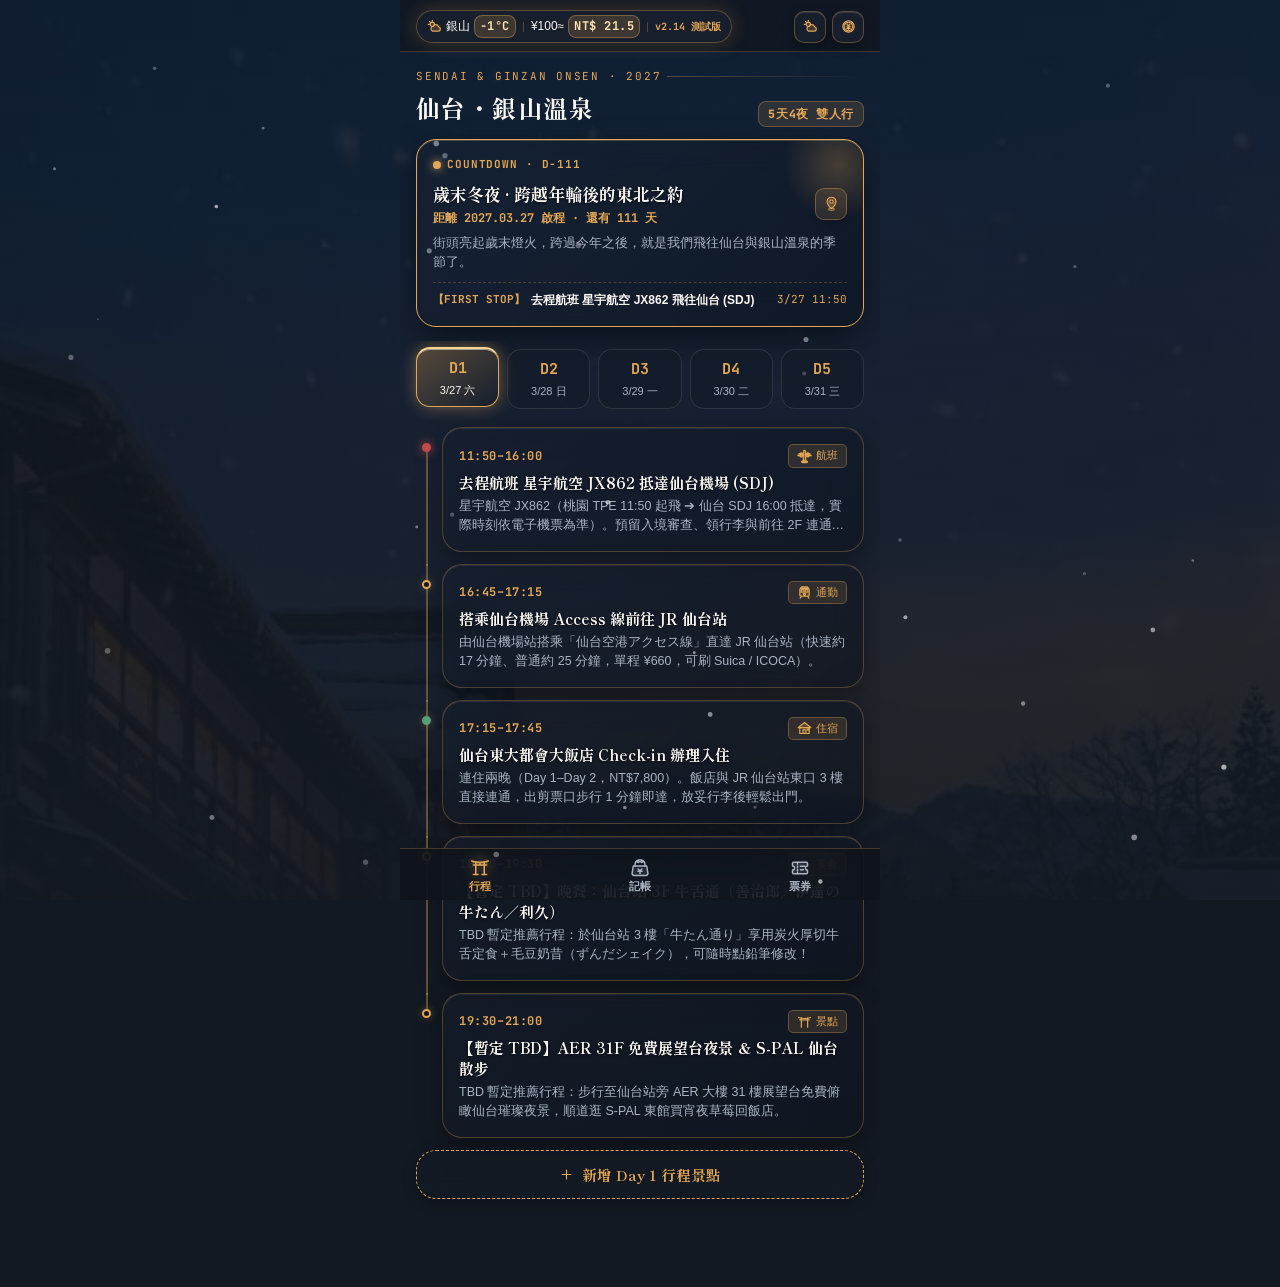
==== index.html @ 57855b81 "v2.15.4: Prevent Dynamic Island overlap by removing viewport-fit=cover & black-translucent status ba" ====
<!DOCTYPE html>
<html lang="zh-Hant">
<head>
  <meta charset="UTF-8" />
  <meta name="viewport" content="width=device-width, initial-scale=1.0, maximum-scale=1.0, user-scalable=no" />
  <meta name="theme-color" content="#131922" />
  <meta name="apple-mobile-web-app-capable" content="yes" />
  <meta name="apple-mobile-web-app-status-bar-style" content="black" />
  <title>仙台・銀山溫泉 雙人旅誌｜大正剔透時光版 v2.14</title>
  <link rel="manifest" href="./manifest.json" />
  <link rel="icon" type="image/png" href="./icon-192.png" />
  <link rel="apple-touch-icon" href="./apple-touch-icon.png" />
  <!-- 非阻塞非同步載入字體：秒開畫面不卡白屏，無網路時自動優雅降級至 iPhone 內建明朝體 -->
  <link rel="preconnect" href="https://fonts.googleapis.com">
  <link rel="preconnect" href="https://fonts.gstatic.com" crossorigin>
  <link href="https://fonts.googleapis.com/css2?family=Cinzel:wght@600;800&family=JetBrains+Mono:wght@400;500;600;700&family=Shippori+Mincho:wght@600;700;800&display=swap" rel="stylesheet" media="print" onload="this.media='all'">

  <style>
    :root {
      --bg-base: #131922;
      --bg-card: rgba(22, 28, 38, 0.82);
      --bg-card-hover: rgba(30, 38, 52, 0.92);
      
      --amber: #E2A654;                      /* 瓦斯燈琥珀金 */
      --amber-glow: rgba(226, 166, 84, 0.35);
      --amber-soft: rgba(226, 166, 84, 0.14);
      
      --vermilion: #C24A4A;                  /* 銀山朱紅 */
      --pine: #3B7056;                       /* 青葉松綠 */
      
      --text-main: #FAF7F2;                  /* 和紙象牙白 */
      --text-sub: #A9B3C2;                   /* 柔和霧銀灰 */
      --text-muted: #727C8C;
      
      --border-brass: rgba(226, 166, 84, 0.32); /* 黃銅細線 */
      --border-sub: rgba(255, 255, 255, 0.10);
      
      --font-serif: 'Shippori Mincho', 'Hiragino Mincho ProN', 'YuMincho', 'Songti TC', 'Noto Serif TC', 'Noto Serif JP', serif;
      --font-mono: 'JetBrains Mono', 'SFMono-Regular', ui-monospace, 'Menlo', monospace;
      --font-sans: -apple-system, BlinkMacSystemFont, "Segoe UI", Roboto, "PingFang TC", sans-serif;
      
      --radius-sm: 8px;
      --radius-md: 14px;
      --radius-lg: 20px;
      --radius-pill: 9999px;
      
      --shadow-card: 0 10px 30px -5px rgba(0, 0, 0, 0.45);
      --shadow-glow: 0 0 20px rgba(226, 166, 84, 0.22);
    }

    * {
      box-sizing: border-box;
      margin: 0;
      padding: 0;
      -webkit-tap-highlight-color: transparent;
    }

    body {
      background-color: var(--bg-base);
      color: var(--text-main);
      font-family: var(--font-sans);
      font-size: 14px;
      line-height: 1.6;
      -webkit-font-smoothing: antialiased;
      overflow-x: hidden;
      position: relative;
    }

    /* 真正固定於視窗的硬體加速背景圖層（徹底解決 iOS Safari 滾動與切換天數時重新計算縮放與跳動問題） */
    .app-bg-fixed-layer {
      position: fixed;
      top: 0;
      left: 0;
      width: 100vw;
      height: 100vh;
      height: 100lvh;
      background-image: 
        linear-gradient(180deg, rgba(19, 25, 34, 0.82) 0%, rgba(19, 25, 34, 0.88) 40%, rgba(19, 25, 34, 0.96) 100%),
        url("[data-uri]");
      background-size: cover;
      background-position: center top;
      background-repeat: no-repeat;
      pointer-events: none;
      z-index: 0;
      transform: translate3d(0, 0, 0);
      -webkit-transform: translate3d(0, 0, 0);
      will-change: transform;
    }

    /* 浪漫落雪動畫 Canvas */
    #snow-canvas {
      position: fixed;
      inset: 0;
      pointer-events: none;
      z-index: 10;
    }

    .app-viewport {
      max-width: 480px;
      margin: 0 auto;
      min-height: 100vh;
      position: relative;
      z-index: 2;
      padding-bottom: calc(96px + env(safe-area-inset-bottom, 24px));
    }

    /* =========================================================
       頂部微型狀態膠囊列（天氣與匯率與古典羅盤同風格）
       ========================================================= */
    .app-top-capsule-bar {
      position: sticky;
      top: 0;
      z-index: 85;
      padding: calc(10px + env(safe-area-inset-top, 0px)) 16px 8px 16px;
      background: rgba(18, 24, 34, 0.88);
      backdrop-filter: blur(20px);
      -webkit-backdrop-filter: blur(20px);
      border-bottom: 1px solid rgba(226, 166, 84, 0.22);
      display: flex;
      align-items: center;
      justify-content: space-between;
      gap: 8px;
    }

    .top-capsule-pill {
      display: inline-flex;
      align-items: center;
      gap: 7px;
      padding: 6px 13px;
      border-radius: var(--radius-pill);
      background: rgba(25, 33, 46, 0.9);
      border: 1px solid var(--border-brass);
      font-size: 12px;
      box-shadow: var(--shadow-glow);
    }

    .capsule-badge {
      color: var(--amber);
      font-weight: 700;
      font-family: var(--font-mono);
      letter-spacing: 0.04em;
    }

    .capsule-divider {
      width: 1px;
      height: 11px;
      background: var(--border-brass);
    }

    .capsule-tools {
      display: flex;
      align-items: center;
      gap: 8px;
    }

    .tool-icon-btn {
      width: 36px;
      height: 36px;
      border-radius: 10px;
      background: rgba(25, 33, 46, 0.92);
      border: 1px solid var(--border-brass);
      color: var(--amber);
      display: flex;
      align-items: center;
      justify-content: center;
      cursor: pointer;
      box-shadow: 0 4px 12px rgba(0,0,0,0.35), inset 0 1px 0 rgba(255,255,255,0.12);
      transition: all 0.2s cubic-bezier(0.16, 1, 0.3, 1);
    }
    .tool-icon-btn:hover, .tool-icon-btn.active {
      background: rgba(226, 166, 84, 0.22);
      border-color: var(--amber);
      box-shadow: 0 0 14px rgba(226, 166, 84, 0.4);
    }
    .tool-icon-btn:active {
      transform: scale(0.92);
    }

    /* =========================================================
       原版完整架構：5 天逐日天氣預報展開抽屜 & 即時雙向換匯面板
       ========================================================= */
    /* 懸浮視窗與背景虛化 Floating Overlay Modals (獨立懸浮不推移下方版面) */
    .app-floating-modal {
      position: fixed;
      inset: 0;
      z-index: 990;
      background: rgba(8, 12, 18, 0.72);
      backdrop-filter: blur(14px);
      -webkit-backdrop-filter: blur(14px);
      display: none;
      align-items: center;
      justify-content: center;
      padding: 16px;
      animation: modalFadeIn 0.2s ease-out;
    }
    .app-floating-modal.open {
      display: flex !important;
    }
    .app-floating-modal-card {
      width: 100%;
      max-width: 440px;
      max-height: 85vh;
      overflow-y: auto;
      background: rgba(22, 28, 38, 0.96);
      border: 1.5px solid var(--amber);
      border-radius: var(--radius-lg);
      box-shadow: 0 20px 50px rgba(0, 0, 0, 0.8), 0 0 30px rgba(226, 166, 84, 0.35);
      padding: 18px 18px 20px 18px;
      position: relative;
      animation: modalPopUp 0.22s cubic-bezier(0.16, 1, 0.3, 1);
    }
    @keyframes modalFadeIn {
      from { opacity: 0; }
      to { opacity: 1; }
    }
    @keyframes modalPopUp {
      from { opacity: 0; transform: scale(0.94) translateY(12px); }
      to { opacity: 1; transform: scale(1) translateY(0); }
    }

    /* 時鐘感應模擬切換微型膠囊 */
    .now-sim-pill {
      background: rgba(226, 166, 84, 0.15);
      border: 1px solid var(--amber);
      color: var(--amber);
      border-radius: var(--radius-pill);
      font-size: 10.5px;
      font-family: var(--font-sans);
      font-weight: 600;
      padding: 2px 8px;
      cursor: pointer;
      transition: all 0.18s ease;
      display: inline-flex;
      align-items: center;
      gap: 3px;
    }
    .now-sim-pill:hover, .now-sim-pill:active {
      background: var(--amber);
      color: #131922;
      transform: scale(0.96);
    }
    .next-preview-box {
      margin-top: 10px;
      padding-top: 8px;
      border-top: 1px dashed rgba(226, 166, 84, 0.25);
      display: flex;
      align-items: center;
      justify-content: space-between;
      font-size: 11.5px;
      color: var(--text-sub);
    }

    @keyframes fadeInSlide {
      from { opacity: 0; transform: translateY(-8px); }
      to { opacity: 1; transform: translateY(0); }
    }

    /* 天氣逐日列表 (Day 1 ~ Day 5) */
    .wx-head-bar {
      display: flex;
      align-items: center;
      justify-content: space-between;
      padding-bottom: 8px;
      margin-bottom: 6px;
      border-bottom: 1px solid var(--border-sub);
    }
    .wx-row-item {
      display: flex;
      align-items: center;
      justify-content: space-between;
      padding: 8px 0;
      border-bottom: 1px dashed rgba(255, 255, 255, 0.08);
      gap: 8px;
    }
    .wx-row-item:last-child { border-bottom: none; }
    .wx-day-tag {
      font-family: var(--font-mono);
      font-size: 11px;
      font-weight: 700;
      padding: 1px 6px;
      border-radius: 4px;
      background: var(--amber-soft);
      border: 1px solid var(--border-brass);
      color: var(--amber);
    }
    .wx-date-txt {
      font-size: 12px;
      font-weight: 700;
      color: var(--text-main);
    }
    .wx-cond-txt {
      font-size: 12px;
      color: var(--amber);
      font-weight: 600;
    }
    .wx-loc-txt {
      font-size: 11.5px;
      color: var(--text-sub);
      margin-top: 2px;
    }
    .wx-right-box {
      text-align: right;
      flex-shrink: 0;
    }
    .wx-temp-val {
      font-family: var(--font-mono);
      font-size: 13px;
      font-weight: 700;
      color: var(--text-main);
    }
    .wx-pop-val {
      font-size: 11px;
      color: #74B9FF;
      font-family: var(--font-mono);
    }

    /* 完整雙向換匯與匯率微調面板 */
    .fx-calc-row {
      display: flex;
      align-items: center;
      gap: 6px;
      margin-bottom: 10px;
    }
    .fx-input-box {
      flex: 1;
      min-width: 0;
      background: rgba(10, 14, 20, 0.75);
      border: 1px solid var(--border-brass);
      border-radius: var(--radius-sm);
      padding: 7px 10px;
      display: flex;
      flex-direction: column;
    }
    .fx-curr-lbl {
      font-size: 10.5px;
      color: var(--amber);
      font-weight: 700;
      letter-spacing: 0.04em;
    }
    .fx-num-inp {
      width: 100%;
      background: transparent;
      border: none;
      outline: none;
      color: var(--text-main);
      font-family: var(--font-mono);
      font-size: 17px;
      font-weight: 700;
      margin-top: 2px;
    }
    .fx-circle-tool {
      width: 34px;
      height: 34px;
      border-radius: 8px;
      background: var(--amber-soft);
      border: 1px solid var(--border-brass);
      color: var(--amber);
      font-weight: 700;
      font-size: 14px;
      cursor: pointer;
      display: inline-flex;
      align-items: center;
      justify-content: center;
      flex-shrink: 0;
    }
    .fx-circle-tool:active {
      background: var(--amber);
      color: #12151A;
    }
    .fx-pills-bar {
      display: flex;
      flex-wrap: wrap;
      gap: 6px;
      margin-bottom: 10px;
    }
    .fx-quick-chip {
      padding: 4px 10px;
      border-radius: 6px;
      background: rgba(255, 255, 255, 0.06);
      border: 1px solid var(--border-sub);
      color: var(--text-main);
      font-family: var(--font-mono);
      font-size: 11.5px;
      cursor: pointer;
    }
    .fx-quick-chip:active {
      border-color: var(--amber);
      color: var(--amber);
      background: var(--amber-soft);
    }
    .fx-rate-tweak-bar {
      display: flex;
      align-items: center;
      justify-content: space-between;
      padding-top: 8px;
      border-top: 1px dashed var(--border-sub);
      font-size: 11.5px;
      color: var(--text-sub);
    }
    .rate-step-btn {
      padding: 2px 7px;
      border-radius: 4px;
      background: rgba(226, 166, 84, 0.15);
      border: 1px solid var(--border-brass);
      color: var(--amber);
      font-family: var(--font-mono);
      font-size: 11px;
      cursor: pointer;
    }

    /* 頁首詩意大標 */
    .taisho-hero {
      padding: 16px 16px 12px 16px;
    }
    .hero-eyebrow {
      font-family: var(--font-mono);
      font-size: 11px;
      letter-spacing: 0.16em;
      color: var(--amber);
      text-transform: uppercase;
      margin-bottom: 3px;
      display: flex;
      align-items: center;
      gap: 6px;
    }
    .hero-eyebrow::after {
      content: '';
      flex: 1;
      height: 1px;
      background: linear-gradient(90deg, var(--border-brass), transparent);
    }
    .hero-title {
      font-family: var(--font-serif);
      font-size: 24px;
      font-weight: 800;
      letter-spacing: 0.06em;
      color: var(--text-main);
      display: flex;
      align-items: baseline;
      justify-content: space-between;
    }
    .hero-days-tag {
      font-family: var(--font-mono);
      font-size: 11.5px;
      padding: 3px 9px;
      border: 1px solid var(--border-brass);
      border-radius: var(--radius-sm);
      color: var(--amber);
      background: var(--amber-soft);
      letter-spacing: 0.05em;
    }

    /* 3 套特製 Icon 變體選擇列 */
    .icon-set-btn {
      padding: 4px 10px;
      border-radius: var(--radius-sm);
      background: rgba(25, 33, 46, 0.8);
      border: 1px solid var(--border-brass);
      color: var(--text-sub);
      font-size: 11px;
      cursor: pointer;
      transition: all 0.2s ease;
    }
    .icon-set-btn.active {
      background: var(--amber-soft);
      border-color: var(--amber);
      color: var(--amber);
      font-weight: 700;
      box-shadow: 0 0 10px rgba(226, 166, 84, 0.28);
    }

    /* =========================================================
       統一風格的向量 SVG 操作按鈕 (地圖 / 修改 / 刪除)
       ========================================================= */
    .taisho-action-btn {
      width: 32px;
      height: 32px;
      border-radius: 9px;
      background: rgba(226, 166, 84, 0.13);
      border: 1px solid rgba(226, 166, 84, 0.38);
      color: var(--amber);
      display: inline-flex;
      align-items: center;
      justify-content: center;
      cursor: pointer;
      transition: all 0.2s cubic-bezier(0.16, 1, 0.3, 1);
      box-shadow: 0 2px 6px rgba(0, 0, 0, 0.22);
      flex-shrink: 0;
      text-decoration: none;
    }
    .taisho-action-btn:hover {
      background: rgba(226, 166, 84, 0.26);
      border-color: var(--amber);
      box-shadow: 0 0 10px rgba(226, 166, 84, 0.38);
      transform: translateY(-1px);
    }
    .taisho-action-btn:active {
      transform: scale(0.92);
    }
    .taisho-action-btn.btn-danger {
      background: rgba(194, 74, 74, 0.14);
      border-color: rgba(194, 74, 74, 0.38);
      color: #E57373;
    }
    .taisho-action-btn.btn-danger:hover {
      background: rgba(194, 74, 74, 0.28);
      border-color: #E57373;
      box-shadow: 0 0 10px rgba(194, 74, 74, 0.35);
    }
    .taisho-svg-icon {
      width: 15px;
      height: 15px;
      stroke-width: 1.9;
      stroke: currentColor;
      fill: none;
      stroke-linecap: round;
      stroke-linejoin: round;
    }

    /* =========================================================
       Now & Next 現場智慧感知卡（恆定不隨天數跳動）
       ========================================================= */
    .now-next-card {
      margin: 0 16px 14px 16px;
      background: linear-gradient(135deg, rgba(32, 42, 58, 0.88), rgba(20, 27, 38, 0.92));
      border: 1px solid var(--amber);
      border-radius: var(--radius-lg);
      padding: 14px 16px;
      position: relative;
      overflow: hidden;
      box-shadow: var(--shadow-card), var(--shadow-glow);
      backdrop-filter: blur(14px);
      -webkit-backdrop-filter: blur(14px);
    }
    .now-next-card::before {
      content: '';
      position: absolute;
      top: -30px;
      right: -30px;
      width: 110px;
      height: 110px;
      background: radial-gradient(circle, rgba(226, 166, 84, 0.25), transparent 70%);
      pointer-events: none;
    }
    .card-label-row {
      display: flex;
      align-items: center;
      justify-content: space-between;
      margin-bottom: 6px;
    }
    .live-pulse-badge {
      display: inline-flex;
      align-items: center;
      gap: 6px;
      font-family: var(--font-mono);
      font-size: 11px;
      color: var(--amber);
      font-weight: 700;
      letter-spacing: 0.08em;
    }
    .pulse-dot {
      width: 8px;
      height: 8px;
      border-radius: 50%;
      background: var(--amber);
      box-shadow: 0 0 10px var(--amber);
      animation: livePulse 1.8s infinite ease-in-out;
    }
    @keyframes livePulse {
      0%, 100% { opacity: 0.5; transform: scale(0.9); }
      50% { opacity: 1; transform: scale(1.3); }
    }
    .now-title-row {
      display: flex;
      align-items: center;
      justify-content: space-between;
      gap: 8px;
    }
    .now-title {
      font-family: var(--font-serif);
      font-size: 17px;
      font-weight: 800;
      color: var(--text-main);
    }
    .now-time {
      font-family: var(--font-mono);
      color: var(--amber);
      font-size: 12px;
      font-weight: 700;
      margin-top: 2px;
    }
    .now-desc {
      font-size: 12.5px;
      color: var(--text-sub);
      line-height: 1.5;
    }

    /* 日期切換導覽 (Day 1 ~ Day 5) - 上方充足緩衝杜絕裁切 */
    .day-selector-bar {
      display: flex;
      gap: 8px;
      padding: 8px 16px 14px 16px;
      margin-bottom: 4px;
      overflow-x: auto;
      scrollbar-width: none;
    }
    .day-selector-bar::-webkit-scrollbar { display: none; }

    .day-chip-btn {
      flex: 1;
      min-width: 66px;
      padding: 8px 4px;
      border-radius: var(--radius-md);
      background: rgba(25, 33, 46, 0.75);
      border: 1px solid var(--border-sub);
      color: var(--text-sub);
      text-align: center;
      cursor: pointer;
      display: flex;
      flex-direction: column;
      align-items: center;
      backdrop-filter: blur(8px);
      -webkit-backdrop-filter: blur(8px);
      position: relative;
      transition: all 0.22s cubic-bezier(0.16, 1, 0.3, 1);
    }
    .day-chip-btn.active {
      background: linear-gradient(145deg, rgba(226, 166, 84, 0.35), rgba(28, 36, 50, 0.96));
      border: 1.5px solid var(--amber) !important;
      border-top: 2.5px solid #FFD48F !important;
      color: var(--text-main);
      box-shadow: 0 0 16px rgba(226, 166, 84, 0.45), inset 0 1px 0 rgba(255, 255, 255, 0.5);
      transform: translateY(-2px);
      z-index: 2;
    }
    .day-chip-num {
      font-family: var(--font-mono);
      font-weight: 700;
      font-size: 13.5px;
      color: var(--amber);
    }
    .day-chip-date {
      font-size: 11px;
      margin-top: 2px;
    }

    /* 和風時間軸列表 */
    .timeline-container {
      padding: 0 16px;
      position: relative;
    }
    .timeline-container::before {
      content: '';
      position: absolute;
      left: 30px;
      top: 14px;
      bottom: 24px;
      width: 1px;
      background: linear-gradient(180deg, var(--amber) 0%, rgba(226, 166, 84, 0.2) 80%, transparent 100%);
    }

    .tl-card-item {
      position: relative;
      margin-bottom: 12px;
      padding-left: 32px;
    }
    .tl-node-pin {
      position: absolute;
      left: 10px;
      top: 16px;
      width: 9px;
      height: 9px;
      border-radius: 50%;
      background: var(--bg-base);
      border: 2px solid var(--amber);
      box-shadow: 0 0 8px var(--amber-glow);
      z-index: 2;
    }
    .tl-card-item.flight-item .tl-node-pin {
      border-color: var(--vermilion);
      background: var(--vermilion);
      box-shadow: 0 0 10px var(--vermilion);
    }
    .tl-card-item.hotel-item .tl-node-pin {
      border-color: #559E7C;
      background: #559E7C;
    }

    .tl-card-inner {
      background: var(--bg-card);
      border: 1px solid var(--border-sub);
      border-radius: var(--radius-lg);
      padding: 13px 15px;
      transition: all 0.22s ease;
      cursor: pointer;
      backdrop-filter: blur(14px);
      -webkit-backdrop-filter: blur(14px);
      box-shadow: 0 6px 18px rgba(0, 0, 0, 0.25);
    }
    .tl-card-inner:hover {
      background: var(--bg-card-hover);
      border-color: var(--border-brass);
    }

    .tl-head-row {
      display: flex;
      align-items: center;
      justify-content: space-between;
      gap: 6px;
      margin-bottom: 4px;
    }
    .tl-time-badge {
      font-family: var(--font-mono);
      font-size: 12px;
      font-weight: 700;
      color: var(--amber);
      letter-spacing: 0.05em;
    }
    .tl-tag-pill {
      font-size: 11px;
      padding: 2px 8px;
      border-radius: 5px;
      border: 1px solid var(--border-brass);
      color: var(--amber);
      background: var(--amber-soft);
      display: inline-flex;
      align-items: center;
      gap: 4px;
    }
    .tl-card-title {
      font-family: var(--font-serif);
      font-size: 15px;
      font-weight: 700;
      color: var(--text-main);
      line-height: 1.4;
      margin-bottom: 4px;
      display: flex;
      align-items: center;
      justify-content: space-between;
    }
    .expand-indicator {
      font-size: 10px;
      color: var(--amber);
      font-family: var(--font-mono);
      transition: transform 0.25s ease;
    }
    .tl-card-item.expanded .expand-indicator,
    .exp-item-card.expanded .expand-indicator,
    .vintage-ticket-card.expanded .expand-indicator {
      transform: rotate(180deg);
    }

    .tl-card-note {
      font-size: 12.5px;
      color: var(--text-sub);
      line-height: 1.5;
      display: -webkit-box;
      -webkit-line-clamp: 2;
      -webkit-box-orient: vertical;
      overflow: hidden;
      transition: all 0.25s ease;
    }
    .tl-card-item.expanded .tl-card-note {
      -webkit-line-clamp: unset;
      color: var(--text-main);
    }

    /* 隱藏式操作列：點擊卡片展開後才顯示（行程 / 記帳 / 票券 皆一致） */
    .tl-card-actions,
    .exp-card-actions,
    .tkt-card-actions {
      display: none;
      margin-top: 10px;
      padding-top: 9px;
      border-top: 1px dashed var(--border-brass);
      justify-content: space-between;
      align-items: center;
      animation: fadeIn 0.2s ease-out;
    }
    .tl-card-item.expanded .tl-card-actions,
    .exp-item-card.expanded .exp-card-actions,
    .vintage-ticket-card.expanded .tkt-card-actions {
      display: flex;
    }

    .action-btn-group {
      display: flex;
      align-items: center;
      gap: 8px;
    }

    /* 最下方的「＋ 新增」按鈕 */
    .bottom-add-itinerary-btn,
    .bottom-add-ticket-btn {
      width: calc(100% - 32px);
      margin: 8px 16px 20px 16px;
      padding: 13px 18px;
      border-radius: var(--radius-lg);
      background: rgba(25, 33, 46, 0.72);
      border: 1.5px dashed var(--amber);
      color: var(--amber);
      font-family: var(--font-serif);
      font-size: 14.5px;
      font-weight: 700;
      display: flex;
      align-items: center;
      justify-content: center;
      gap: 8px;
      cursor: pointer;
      transition: all 0.22s ease;
      box-shadow: 0 4px 14px rgba(0,0,0,0.25);
    }
    .bottom-add-itinerary-btn:hover,
    .bottom-add-ticket-btn:hover {
      background: var(--amber-soft);
      box-shadow: var(--shadow-glow);
    }

    /* =========================================================
       TAB 2: 記帳分頁（點擊消費展開修改與刪除）
       ========================================================= */
    .wallet-hero-box {
      margin: 0 16px 14px 16px;
      background: var(--bg-card);
      border: 1px solid var(--border-brass);
      border-radius: var(--radius-lg);
      padding: 16px 18px;
      box-shadow: var(--shadow-card);
      backdrop-filter: blur(14px);
      -webkit-backdrop-filter: blur(14px);
    }
    .wallet-total-label { font-size: 12px; color: var(--text-sub); margin-bottom: 4px; }
    .wallet-grand-twd {
      font-family: var(--font-mono);
      font-size: 28px;
      font-weight: 800;
      color: var(--amber);
      letter-spacing: 0.04em;
    }
    .wallet-sub-row {
      display: flex;
      justify-content: space-between;
      font-size: 12px;
      color: var(--text-sub);
      margin-top: 6px;
    }

    /* 頂部「＋ 自訂記帳」按鈕 */
    .top-add-expense-btn {
      width: calc(100% - 32px);
      margin: 0 16px 14px 16px;
      padding: 12px 16px;
      border-radius: var(--radius-lg);
      background: linear-gradient(145deg, #E2A654, #BF8435);
      border: none;
      color: #12151A;
      font-weight: 800;
      font-size: 14.5px;
      display: flex;
      align-items: center;
      justify-content: center;
      gap: 8px;
      box-shadow: 0 6px 20px rgba(226, 166, 84, 0.35);
      cursor: pointer;
      transition: all 0.2s ease;
    }
    .top-add-expense-btn:active { transform: scale(0.98); }

    /* 6 顆常用膠囊 */
    .capsule-quick-grid {
      display: grid;
      grid-template-columns: repeat(3, 1fr);
      gap: 8px;
      margin: 0 16px 16px 16px;
    }
    .quick-exp-pill {
      background: rgba(25, 33, 46, 0.85);
      border: 1px solid var(--border-brass);
      border-radius: var(--radius-md);
      padding: 10px 6px;
      text-align: center;
      cursor: pointer;
      backdrop-filter: blur(8px);
      transition: all 0.2s ease;
      display: flex;
      flex-direction: column;
      align-items: center;
      gap: 3px;
    }
    .quick-exp-pill:hover {
      background: var(--amber-soft);
      border-color: var(--amber);
      transform: translateY(-2px);
    }
    .quick-exp-pill:active { transform: scale(0.94); }
    .quick-pill-icon { font-size: 18px; }
    .quick-pill-name { font-size: 12px; font-weight: 600; color: var(--text-main); }
    .quick-pill-amt {
      font-size: 11px;
      color: var(--amber);
      font-family: var(--font-mono);
      font-weight: 700;
    }

    /* 記帳明細卡片（常態乾淨，點擊展開修改/刪除） */
    .exp-list-container {
      padding: 0 16px;
      display: flex;
      flex-direction: column;
      gap: 10px;
    }
    .exp-item-card {
      background: var(--bg-card);
      border: 1px solid var(--border-sub);
      border-radius: var(--radius-md);
      padding: 12px 14px;
      cursor: pointer;
      transition: all 0.2s ease;
      box-shadow: 0 4px 14px rgba(0,0,0,0.2);
    }
    .exp-item-card:hover, .exp-item-card.expanded {
      border-color: var(--border-brass);
      background: var(--bg-card-hover);
    }
    .exp-main-row {
      display: flex;
      align-items: center;
      justify-content: space-between;
      gap: 10px;
    }

    /* =========================================================
       TAB 3: 票券分頁（常態乾淨，點擊展開修改/刪除）
       ========================================================= */
    .tickets-container {
      padding: 0 16px;
      display: flex;
      flex-direction: column;
      gap: 14px;
      margin-bottom: 14px;
    }
    .vintage-ticket-card {
      background: linear-gradient(135deg, rgba(32, 40, 54, 0.95), rgba(22, 28, 38, 0.95));
      border: 1px solid var(--border-brass);
      border-radius: var(--radius-lg);
      padding: 16px 18px;
      position: relative;
      cursor: pointer;
      transition: all 0.2s ease;
      box-shadow: var(--shadow-card);
      backdrop-filter: blur(14px);
    }
    .vintage-ticket-card:hover, .vintage-ticket-card.expanded {
      border-color: var(--amber);
      box-shadow: var(--shadow-card), var(--shadow-glow);
    }
    .ticket-head-row {
      display: flex;
      justify-content: space-between;
      align-items: center;
      margin-bottom: 10px;
    }
    .ticket-series {
      font-family: var(--font-serif);
      color: var(--amber);
      font-size: 13.5px;
      font-weight: 700;
      letter-spacing: 0.05em;
    }
    .ticket-code-pill {
      font-family: var(--font-mono);
      font-size: 10.5px;
      padding: 2px 7px;
      background: var(--amber-soft);
      border: 1px solid var(--border-brass);
      border-radius: 4px;
      color: var(--amber);
    }
    .ticket-route-row {
      display: flex;
      align-items: center;
      justify-content: space-between;
      margin: 12px 0 10px 0;
    }
    .station-block { text-align: center; min-width: 65px; }
    .station-city {
      font-family: var(--font-serif);
      font-size: 19px;
      font-weight: 800;
      color: var(--text-main);
    }
    .station-time {
      font-family: var(--font-mono);
      font-size: 11.5px;
      color: var(--amber);
      margin-top: 2px;
    }
    .transit-decor-line {
      flex: 1;
      display: flex;
      flex-direction: column;
      align-items: center;
      padding: 0 10px;
    }
    .transit-duration {
      font-family: var(--font-mono);
      font-size: 10.5px;
      color: var(--text-sub);
      margin-bottom: 3px;
    }
    .line-track {
      width: 100%;
      height: 1px;
      background: repeating-linear-gradient(90deg, var(--border-brass) 0, var(--border-brass) 4px, transparent 4px, transparent 8px);
      position: relative;
    }
    .line-track::after {
      content: '➔';
      position: absolute;
      right: -4px;
      top: -7px;
      font-size: 10px;
      color: var(--amber);
    }
    .ticket-dashed-foot {
      padding-top: 10px;
      border-top: 1px dashed rgba(226, 166, 84, 0.35);
      display: flex;
      justify-content: space-between;
      align-items: center;
      font-size: 11.5px;
      color: var(--text-sub);
    }

    /* =========================================================
       底部固定三主導覽列
       ========================================================= */
    .bottom-taisho-nav {
      position: fixed;
      bottom: 0;
      left: 0;
      right: 0;
      max-width: 480px;
      margin: 0 auto;
      height: calc(64px + env(safe-area-inset-bottom, 16px));
      padding-bottom: env(safe-area-inset-bottom, 16px);
      background: rgba(18, 24, 34, 0.94);
      backdrop-filter: blur(20px);
      -webkit-backdrop-filter: blur(20px);
      border-top: 1px solid rgba(226, 166, 84, 0.25);
      display: flex;
      align-items: center;
      justify-content: space-around;
      z-index: 90;
    }
    .taisho-nav-tab {
      flex: 1;
      height: 100%;
      background: none;
      border: none;
      color: var(--text-sub);
      display: flex;
      flex-direction: column;
      align-items: center;
      justify-content: center;
      gap: 2px;
      cursor: pointer;
      transition: all 0.2s ease;
    }
    .taisho-nav-tab.active {
      color: var(--amber);
    }
    .nav-tab-icon { font-size: 19px; }
    .nav-tab-text {
      font-size: 11px;
      font-weight: 700;
      letter-spacing: 0.04em;
    }

    .tab-section-pane { display: none; animation: fadeIn 0.22s ease-out; }
    .tab-section-pane.active { display: block; }
    @keyframes fadeIn {
      from { opacity: 0; transform: translateY(4px); }
      to { opacity: 1; transform: translateY(0); }
    }

    /* =========================================================
       彈窗通用設計（Modal Sheet）
       ========================================================= */
    .app-modal-backdrop {
      display: none;
      position: fixed;
      inset: 0;
      background: rgba(0, 0, 0, 0.72);
      backdrop-filter: blur(8px);
      -webkit-backdrop-filter: blur(8px);
      z-index: 120;
      align-items: flex-end;
      justify-content: center;
    }
    .app-modal-backdrop.open { display: flex; }
    .app-modal-sheet {
      width: 100%;
      max-width: 480px;
      background: #171E2B;
      border: 1px solid var(--border-brass);
      border-radius: 22px 22px 0 0;
      padding: 20px 18px calc(24px + env(safe-area-inset-bottom, 16px)) 18px;
      box-shadow: 0 -10px 40px rgba(0, 0, 0, 0.6);
      animation: slideUp 0.25s cubic-bezier(0.16, 1, 0.3, 1);
      max-height: 85vh;
      overflow-y: auto;
    }
    @keyframes slideUp {
      from { transform: translateY(100%); }
      to { transform: translateY(0); }
    }
    .modal-head {
      display: flex;
      justify-content: space-between;
      align-items: center;
      margin-bottom: 16px;
      padding-bottom: 10px;
      border-bottom: 1px solid var(--border-sub);
    }
    .modal-title {
      font-family: var(--font-serif);
      font-size: 16px;
      font-weight: 700;
      color: var(--amber);
      display: flex;
      align-items: center;
      gap: 6px;
    }
    .modal-close-x {
      width: 28px;
      height: 28px;
      border-radius: 50%;
      background: rgba(255, 255, 255, 0.08);
      color: var(--text-sub);
      display: flex;
      align-items: center;
      justify-content: center;
      cursor: pointer;
      font-size: 15px;
    }

    .tweak-amount-display {
      background: rgba(10, 14, 20, 0.6);
      border: 1px solid var(--border-brass);
      border-radius: var(--radius-md);
      padding: 12px 14px;
      display: flex;
      align-items: center;
      justify-content: space-between;
      margin-bottom: 12px;
    }
    .tweak-amt-input {
      font-family: var(--font-mono);
      font-size: 26px;
      font-weight: 800;
      color: var(--amber);
      background: none;
      border: none;
      outline: none;
      width: 65%;
    }
    .stepper-btn-row {
      display: flex;
      gap: 6px;
      margin-bottom: 14px;
      overflow-x: auto;
    }
    .stepper-btn {
      flex: 1;
      padding: 8px 4px;
      border-radius: var(--radius-sm);
      background: rgba(226, 166, 84, 0.12);
      border: 1px solid rgba(226, 166, 84, 0.3);
      color: var(--amber);
      font-family: var(--font-mono);
      font-size: 12px;
      font-weight: 700;
      cursor: pointer;
      text-align: center;
    }
    .stepper-btn:active {
      background: var(--amber);
      color: #12151A;
    }

    .form-group { margin-bottom: 12px; }
    .form-label { font-size: 12px; color: var(--text-sub); margin-bottom: 4px; display: block; }
    .form-input, .form-select, .form-textarea {
      width: 100%;
      background: rgba(10, 14, 20, 0.6);
      border: 1px solid var(--border-sub);
      border-radius: var(--radius-sm);
      color: var(--text-main);
      padding: 10px 12px;
      font-size: 13.5px;
      outline: none;
    }
    .form-input:focus, .form-select:focus, .form-textarea:focus {
      border-color: var(--amber);
      box-shadow: 0 0 10px rgba(226, 166, 84, 0.2);
    }
    .btn-submit-primary {
      width: 100%;
      padding: 13px;
      border-radius: var(--radius-md);
      background: linear-gradient(145deg, #E2A654, #BF8435);
      border: none;
      color: #12151A;
      font-weight: 800;
      font-size: 15px;
      cursor: pointer;
      box-shadow: 0 4px 16px rgba(226, 166, 84, 0.4);
      margin-top: 8px;
    }
    .btn-submit-primary:active { transform: scale(0.98); }
  
    /* =========================================================
       v2.10 手機自適應安全寬度防護系統 (全螢幕尺寸防換行)
       ========================================================= */
    * {
      box-sizing: border-box;
    }
    .app-viewport {
      max-width: 480px;
      margin: 0 auto;
      min-height: 100vh;
      position: relative;
      padding-bottom: calc(96px + env(safe-area-inset-bottom, 24px));
      padding-left: env(safe-area-inset-left, 0px);
      padding-right: env(safe-area-inset-right, 0px);
      overflow-x: clip;
    }
    .app-top-capsule-bar {
      position: sticky;
      top: 0;
      z-index: 85;
      padding: calc(10px + env(safe-area-inset-top, 0px)) clamp(10px, 3vw, 16px) 8px clamp(10px, 3vw, 16px) !important;
      background: rgba(18, 24, 34, 0.92);
      backdrop-filter: blur(20px);
      -webkit-backdrop-filter: blur(20px);
      border-bottom: 1px solid rgba(226, 166, 84, 0.22);
      display: flex;
      align-items: center;
      justify-content: space-between;
      gap: 6px;
      width: 100%;
    }
    .top-capsule-pill {
      display: inline-flex;
      align-items: center;
      gap: clamp(3px, 1.2vw, 6px);
      padding: 4px clamp(6px, 1.8vw, 10px) !important;
      border-radius: var(--radius-pill);
      background: rgba(25, 33, 46, 0.92);
      border: 1px solid var(--border-brass);
      font-size: clamp(10.5px, 2.7vw, 12px) !important;
      box-shadow: var(--shadow-glow);
      white-space: nowrap !important;
      flex-shrink: 1;
      min-width: 0;
      overflow: hidden;
    }
    .capsule-badge {
      background: rgba(226, 166, 84, 0.18);
      border: 1px solid rgba(226, 166, 84, 0.4);
      border-radius: 8px;
      padding: 1px 5px !important;
      font-family: var(--font-mono);
      font-weight: 700;
      color: #FFE6B0;
      white-space: nowrap !important;
    }
    .capsule-divider {
      width: 1px;
      height: 10px;
      background: rgba(226, 166, 84, 0.3);
      margin: 0 1px;
      flex-shrink: 0;
    }
    .capsule-tools {
      display: flex;
      align-items: center;
      gap: 6px;
      flex-shrink: 0;
    }
    .tool-icon-btn {
      width: 32px !important;
      height: 32px !important;
      flex-shrink: 0;
    }

    /* 安全外邊距卡片 */
    .now-next-card,
    .wallet-hero-box,
    .hotel-summary-card {
      margin-left: clamp(8px, 2.8vw, 16px) !important;
      margin-right: clamp(8px, 2.8vw, 16px) !important;
      padding: clamp(12px, 3.2vw, 16px) !important;
    }
    .card-label-row {
      display: flex;
      align-items: center;
      justify-content: space-between;
      gap: 6px;
      margin-bottom: 6px;
      white-space: nowrap !important;
    }
    .live-pulse-badge {
      white-space: nowrap !important;
      font-size: clamp(10px, 2.6vw, 11px) !important;
      flex-shrink: 0;
    }
    #now-day-label {
      white-space: nowrap !important;
      font-size: clamp(10px, 2.6vw, 11.5px) !important;
      flex-shrink: 0;
    }
    .next-preview-box {
      margin-top: 10px;
      padding-top: 8px;
      border-top: 1px dashed rgba(226, 166, 84, 0.25);
      display: flex;
      align-items: center;
      justify-content: space-between;
      gap: 6px;
      font-size: 11.5px;
      color: var(--text-sub);
    }

    /* 天數列極致安全距離 */
    .day-selector-bar {
      display: flex;
      gap: clamp(4px, 1.4vw, 8px) !important;
      padding: 8px clamp(8px, 2.8vw, 16px) 14px clamp(8px, 2.8vw, 16px) !important;
      margin-bottom: 4px;
      overflow-x: auto;
      scrollbar-width: none;
    }
    .day-chip-btn {
      flex: 1;
      min-width: 0 !important;
      padding: 7px clamp(2px, 1vw, 6px) !important;
    }
    .day-chip-num {
      font-size: clamp(13px, 3.6vw, 15px) !important;
      white-space: nowrap !important;
    }
    .day-chip-date {
      font-size: clamp(9.5px, 2.6vw, 11px) !important;
      white-space: nowrap !important;
    }

    /* 時間軸卡片安全寬度 */
    .timeline-container,
    .exp-list-container,
    .tickets-container {
      padding-left: clamp(8px, 2.8vw, 16px) !important;
      padding-right: clamp(8px, 2.8vw, 16px) !important;
    }
    .tl-card-item {
      padding-left: clamp(22px, 5.5vw, 32px) !important;
    }
    .tl-card-inner {
      padding: clamp(11px, 3vw, 16px) !important;
    }
    .tl-head-row {
      display: flex;
      align-items: center;
      justify-content: space-between;
      gap: 6px;
      margin-bottom: 4px;
      white-space: nowrap;
    }
    .tl-time-badge {
      font-size: clamp(11px, 2.8vw, 12px) !important;
      white-space: nowrap !important;
      flex-shrink: 0;
    }
    .tl-tag-pill {
      font-size: clamp(10px, 2.6vw, 11px) !important;
      padding: 2px clamp(5px, 1.5vw, 8px) !important;
      white-space: nowrap !important;
      flex-shrink: 0;
    }
    .tl-card-title {
      font-size: clamp(13.5px, 3.6vw, 15px) !important;
      line-height: 1.4;
      word-break: break-word;
    }
    .tl-card-actions {
      flex-wrap: wrap;
      gap: 6px;
    }

    /* 記帳膠囊安全排版 */
    .capsule-quick-grid {
      display: grid;
      grid-template-columns: repeat(3, 1fr) !important;
      gap: clamp(5px, 1.8vw, 8px) !important;
      margin: 0 clamp(8px, 2.8vw, 16px) 16px clamp(8px, 2.8vw, 16px) !important;
    }
    .quick-exp-pill {
      padding: 8px clamp(3px, 1.2vw, 6px) !important;
    }
    .quick-pill-name {
      font-size: clamp(11px, 2.8vw, 12px) !important;
      white-space: nowrap !important;
    }
    .quick-pill-amt {
      font-size: clamp(10px, 2.5vw, 11px) !important;
      white-space: nowrap !important;
      font-family: var(--font-mono);
      font-weight: 700;
      color: var(--amber);
    }

    /* 票券卡片安全排版 */
    .vintage-ticket-card {
      margin-left: 0 !important;
      margin-right: 0 !important;
      padding: clamp(12px, 3.2vw, 16px) !important;
    }
    .ticket-head-row {
      display: flex;
      justify-content: space-between;
      align-items: center;
      gap: 6px;
      margin-bottom: 10px;
      white-space: nowrap;
    }
    .ticket-series {
      font-size: clamp(12px, 3.2vw, 13.5px) !important;
      white-space: nowrap !important;
      overflow: hidden;
      text-overflow: ellipsis;
      min-width: 0;
    }
    .ticket-code-pill {
      white-space: nowrap !important;
      flex-shrink: 0;
    }
    .ticket-route-row {
      display: flex;
      align-items: center;
      justify-content: space-between;
      gap: 4px;
      margin: 12px 0 10px 0;
    }
    .station-block {
      text-align: center;
      min-width: 48px;
      flex-shrink: 0;
    }
    .station-city {
      font-size: clamp(16px, 4.4vw, 19px) !important;
      white-space: nowrap !important;
    }
    .station-time {
      font-size: clamp(10px, 2.7vw, 12px) !important;
      white-space: nowrap !important;
    }
    .transit-duration {
      font-size: clamp(9px, 2.4vw, 10.5px) !important;
      white-space: nowrap !important;
    }
    .ticket-dashed-foot {
      font-size: clamp(10px, 2.6vw, 11.5px) !important;
      flex-wrap: wrap;
      gap: 6px;
    }

  
    /* =========================================================
       v2.11 極致細節優化 (落雪背景層、右下懸浮＋、票券極簡、底部導覽緊湊、懸浮彈窗安全邊界)
       ========================================================= */
    /* 5. 雪花移至卡片背後 (z-index: 1)，不遮擋前景文字 */
    #snow-canvas {
      position: fixed;
      inset: 0;
      pointer-events: none;
      z-index: 1 !important;
    }
    .app-viewport {
      position: relative;
      z-index: 5;
      padding-bottom: calc(68px + env(safe-area-inset-bottom, 6px)) !important;
    }

    /* 2. 記帳總花費卡緊湊單行化 */
    .wallet-hero-compact {
      padding: 12px 16px !important;
      margin-bottom: 12px !important;
      display: flex;
      align-items: center;
      justify-content: space-between;
      gap: 10px;
    }
    .wallet-hero-compact .wallet-total-label {
      margin-bottom: 0 !important;
      font-size: clamp(11.5px, 3vw, 13px) !important;
      color: var(--text-sub);
    }
    .wallet-hero-compact .wallet-grand-twd {
      font-size: clamp(20px, 5.2vw, 24px) !important;
      white-space: nowrap;
    }

    /* 3. 右下角懸浮圓形「＋」新增記帳按鈕 (FAB) */
    .wallet-fab-add-btn {
      position: fixed;
      right: max(18px, calc(50vw - 220px));
      bottom: calc(68px + env(safe-area-inset-bottom, 8px));
      width: 52px;
      height: 52px;
      border-radius: 50%;
      background: linear-gradient(145deg, #F0B865, #C58938);
      border: 1.5px solid #FFE4B5;
      color: #12151A;
      display: flex;
      align-items: center;
      justify-content: center;
      cursor: pointer;
      z-index: 88;
      box-shadow: 0 6px 20px rgba(0, 0, 0, 0.65), 0 0 18px rgba(226, 166, 84, 0.5);
      transition: transform 0.2s cubic-bezier(0.16, 1, 0.3, 1), box-shadow 0.2s ease;
    }
    .wallet-fab-add-btn:hover {
      transform: translateY(-2px) scale(1.04);
    }
    .wallet-fab-add-btn:active {
      transform: scale(0.92);
    }

    /* 4. 票券卡片極簡縮減排數（移除虛線、小三角與管理提示） */
    .vintage-ticket-card {
      padding: 10px 14px !important;
    }
    .ticket-head-row {
      margin-bottom: 4px !important;
    }
    .ticket-route-row {
      margin: 6px 0 4px 0 !important;
    }
    .ticket-clean-foot {
      margin-top: 2px;
      font-size: clamp(10px, 2.6vw, 11px);
      color: var(--text-sub);
      line-height: 1.35;
    }

    /* 6. 底部三主導覽列消除多餘空白 */
    .bottom-taisho-nav {
      height: calc(52px + env(safe-area-inset-bottom, 4px)) !important;
      padding-top: 4px !important;
      padding-bottom: max(4px, calc(env(safe-area-inset-bottom, 4px) * 0.45)) !important;
    }
    .nav-tab-icon {
      font-size: 17px !important;
      line-height: 1 !important;
    }
    .nav-tab-text {
      font-size: 10.5px !important;
      line-height: 1.1 !important;
    }

    /* 8. 快速微調記帳、行程、票券彈窗：改為與天氣/匯率一致的中央懸浮安全邊距視窗 */
    .app-modal-backdrop {
      display: none;
      position: fixed;
      inset: 0;
      z-index: 990 !important;
      background: rgba(8, 12, 18, 0.74) !important;
      backdrop-filter: blur(14px) !important;
      -webkit-backdrop-filter: blur(14px) !important;
      align-items: center !important;
      justify-content: center !important;
      padding: 16px !important;
      animation: modalFadeIn 0.2s ease-out;
    }
    .app-modal-backdrop.open {
      display: flex !important;
    }
    .app-modal-sheet {
      width: 100% !important;
      max-width: 440px !important;
      max-height: 85vh !important;
      overflow-y: auto !important;
      background: rgba(22, 28, 38, 0.96) !important;
      border: 1.5px solid var(--amber) !important;
      border-radius: var(--radius-lg) !important;
      padding: 18px 18px 20px 18px !important;
      box-shadow: 0 20px 50px rgba(0, 0, 0, 0.8), 0 0 30px rgba(226, 166, 84, 0.35) !important;
      animation: modalPopUp 0.22s cubic-bezier(0.16, 1, 0.3, 1) !important;
    }

  
    /* =========================================================
       v2.12 旗艦完熟版樣式 (前景視差落雪、iOS防放大、分類快篩、司機卡、Toast)
       ========================================================= */
    /* 1. 雪花恢復在前景 (z-index: 95)，搭配 1:1 滑動空間耦合 */
    #snow-canvas {
      position: fixed;
      inset: 0;
      pointer-events: none;
      z-index: 95 !important;
    }

    /* 10. 根除 iOS Safari 點擊輸入框自動 Zoom-in 放大問題 (強制 >= 16px) */
    .form-input,
    .form-select,
    .form-textarea,
    .fx-num-inp,
    .tweak-amt-input {
      font-size: 16px !important;
    }

    /* 2. 記帳列表底部預留安全空間，避免最後一筆展開時被右下角 + 鈕遮擋 */
    #pane-wallet {
      padding-bottom: 64px !important;
    }

    /* 4. 記帳分類橫向快篩列 */
    .wallet-cat-filter-bar {
      display: flex;
      gap: 6px;
      padding: 0 clamp(8px, 2.8vw, 16px) 10px clamp(8px, 2.8vw, 16px);
      overflow-x: auto;
      scrollbar-width: none;
    }
    .wallet-cat-filter-bar::-webkit-scrollbar { display: none; }
    .cat-filter-chip {
      background: rgba(25, 33, 46, 0.8);
      border: 1px solid var(--border-sub);
      color: var(--text-sub);
      border-radius: var(--radius-pill);
      padding: 4px 11px;
      font-size: 11.5px;
      font-weight: 600;
      white-space: nowrap;
      cursor: pointer;
      transition: all 0.18s ease;
    }
    .cat-filter-chip.active {
      background: var(--amber);
      color: #12151A;
      border-color: #FFE4B5;
      font-weight: 800;
      box-shadow: 0 2px 10px rgba(226, 166, 84, 0.35);
    }

    /* 3. 飯店計程車司機指差按鈕 */
    .driver-card-btn {
      background: rgba(226, 166, 84, 0.16);
      border: 1px solid var(--border-brass);
      color: var(--amber);
      border-radius: 8px;
      padding: 4px 8px;
      font-size: 11px;
      font-weight: 700;
      cursor: pointer;
      white-space: nowrap;
      transition: all 0.18s ease;
    }
    .driver-card-btn:active {
      transform: scale(0.94);
      background: var(--amber);
      color: #12151A;
    }

    /* 7. 大正浪漫微光 Toast 提示 */
    .taisho-toast-pill {
      position: fixed;
      top: 58px;
      left: 50%;
      transform: translateX(-50%) translateY(-16px);
      background: rgba(20, 26, 36, 0.96);
      border: 1.5px solid var(--amber);
      color: #FFE8B8;
      padding: 8px 18px;
      border-radius: 999px;
      font-size: 12.5px;
      font-weight: 700;
      box-shadow: 0 8px 24px rgba(0, 0, 0, 0.7), 0 0 16px rgba(226, 166, 84, 0.35);
      z-index: 1200;
      opacity: 0;
      pointer-events: none;
      white-space: nowrap;
      transition: all 0.24s cubic-bezier(0.16, 1, 0.3, 1);
    }
    .taisho-toast-pill.show {
      opacity: 1;
      transform: translateX(-50%) translateY(0);
    }

  
    /* =========================================================
       v2.13 極速離線版樣式 (修正時間軸圓圈與直線精準對齊、換匯入帳鈕和洋同調)
       ========================================================= */
    /* 1. 換匯計算機「將此換算金額帶入記帳」和洋折衷同調按鈕 */
    .fx-to-wallet-harmonized-btn {
      width: 100%;
      margin-top: 10px;
      padding: 8px 12px;
      border-radius: var(--radius-sm);
      background: rgba(226, 166, 84, 0.12);
      border: 1px solid var(--border-brass);
      color: var(--amber);
      font-family: var(--font-serif);
      font-size: 12.5px;
      font-weight: 700;
      letter-spacing: 0.04em;
      display: flex;
      align-items: center;
      justify-content: center;
      gap: 6px;
      cursor: pointer;
      transition: all 0.2s ease;
    }
    .fx-to-wallet-harmonized-btn:hover {
      background: rgba(226, 166, 84, 0.22);
      border-color: var(--amber);
      box-shadow: var(--shadow-glow);
    }
    .fx-to-wallet-harmonized-btn:active {
      transform: scale(0.98);
      background: var(--amber);
      color: #12151A;
    }

    /* 2. 徹底解決時間軸左方圓圈與垂直軸線因 clamp 動態寬度脫鉤的問題：
       將垂直線移至 .tl-card-item::before，與 .tl-node-pin 共享同一個父座標系！
       圓圈：left: 6px, width: 9px (圓心永遠精準落在 X = 10.5px)
       直線：left: 10px, width: 1.5px (線心永遠精準落在 X = 10.75px)
       無論螢幕是 360px 或 430px，100% 絕對同軸對齊！ */
    .timeline-container::before {
      display: none !important;
    }
    .tl-card-item {
      position: relative;
      margin-bottom: 12px;
      padding-left: 26px !important;
    }
    .tl-card-item::before {
      content: '';
      position: absolute;
      left: 10px !important;
      top: 0;
      bottom: -14px;
      width: 1.5px;
      background: rgba(226, 166, 84, 0.38);
      z-index: 1;
    }
    .tl-card-item:first-child::before {
      top: 18px;
    }
    .tl-card-item:last-child::before {
      bottom: calc(100% - 22px);
    }
    .tl-node-pin {
      position: absolute;
      left: 6px !important;
      top: 16px !important;
      width: 9px !important;
      height: 9px !important;
      border-radius: 50%;
      background: var(--bg-base);
      border: 2px solid var(--amber);
      box-shadow: 0 0 8px var(--amber-glow);
      z-index: 2;
    }

  
    /* =========================================================
       v2.14 大正剔透時光版 (高級透光和紙毛玻璃質感、底部和洋立體導覽Icon、精鍊倒數卡片)
       ========================================================= */
    /* 3. 文字區塊卡片增加微妙通透度 + 頂部琥珀金微光高光邊緣，隱約透出背後銀山溫泉夜色，同時確保文字 100% 清晰易讀 */
    :root {
      --bg-card: rgba(18, 24, 34, 0.56) !important;
      --bg-card-hover: rgba(24, 32, 46, 0.68) !important;
    }

    .now-next-card {
      background: linear-gradient(135deg, rgba(26, 35, 50, 0.62), rgba(15, 21, 30, 0.68)) !important;
      backdrop-filter: blur(16px) saturate(135%) !important;
      -webkit-backdrop-filter: blur(16px) saturate(135%) !important;
      box-shadow: 0 12px 32px rgba(0, 0, 0, 0.45), inset 0 1px 0 rgba(255, 232, 184, 0.22) !important;
    }

    .tl-card-inner,
    .exp-item-card,
    .wallet-hero-box {
      background: linear-gradient(145deg, rgba(22, 30, 43, 0.56), rgba(15, 20, 30, 0.62)) !important;
      backdrop-filter: blur(14px) saturate(130%) !important;
      -webkit-backdrop-filter: blur(14px) saturate(130%) !important;
      border: 1px solid rgba(226, 166, 84, 0.28) !important;
      box-shadow: 0 8px 24px rgba(0, 0, 0, 0.35), inset 0 1px 0 rgba(255, 255, 255, 0.08) !important;
    }

    .vintage-ticket-card {
      background: linear-gradient(135deg, rgba(26, 34, 48, 0.62), rgba(16, 22, 32, 0.68)) !important;
      backdrop-filter: blur(15px) saturate(130%) !important;
      -webkit-backdrop-filter: blur(15px) saturate(130%) !important;
      box-shadow: 0 8px 26px rgba(0, 0, 0, 0.38), inset 0 1px 0 rgba(226, 166, 84, 0.2) !important;
    }

    .day-chip-btn {
      background: rgba(20, 27, 38, 0.54) !important;
      backdrop-filter: blur(12px) !important;
      -webkit-backdrop-filter: blur(12px) !important;
    }
    .day-chip-btn.active {
      background: linear-gradient(145deg, rgba(226, 166, 84, 0.32), rgba(22, 30, 44, 0.78)) !important;
    }

    .quick-exp-pill {
      background: rgba(20, 27, 38, 0.58) !important;
      backdrop-filter: blur(12px) !important;
      -webkit-backdrop-filter: blur(12px) !important;
      box-shadow: 0 4px 14px rgba(0, 0, 0, 0.28), inset 0 1px 0 rgba(255, 255, 255, 0.06) !important;
    }

    .bottom-add-itinerary-btn,
    .bottom-add-ticket-btn {
      background: rgba(20, 27, 38, 0.52) !important;
      backdrop-filter: blur(12px) !important;
      -webkit-backdrop-filter: blur(12px) !important;
    }

    /* 為卡片內的文字加上極細緻的微陰影，確保在通透毛玻璃上 100% 銳利清晰 */
    .now-title,
    .tl-card-title,
    .station-city,
    .wallet-grand-twd {
      text-shadow: 0 1px 3px rgba(0, 0, 0, 0.65);
    }

    /* 2. 底部導覽列和洋立體 SVG 圖示樣式 */
    .bottom-taisho-nav {
      background: rgba(14, 19, 28, 0.82) !important;
      backdrop-filter: blur(22px) saturate(140%) !important;
      -webkit-backdrop-filter: blur(22px) saturate(140%) !important;
    }
    .nav-tab-icon {
      display: inline-flex;
      align-items: center;
      justify-content: center;
      height: 22px;
    }
    .taisho-nav-svg {
      width: 20px;
      height: 20px;
      stroke: currentColor;
      stroke-width: 1.75;
      stroke-linecap: round;
      stroke-linejoin: round;
      fill: none;
      transition: all 0.22s cubic-bezier(0.16, 1, 0.3, 1);
    }
    .taisho-nav-svg .svg-accent-fill {
      fill: currentColor;
      fill-opacity: 0.14;
      stroke: none;
      transition: fill-opacity 0.22s ease;
    }
    .taisho-nav-tab.active .taisho-nav-svg {
      color: var(--amber);
      filter: drop-shadow(0 0 6px rgba(226, 166, 84, 0.55));
      transform: translateY(-1px) scale(1.06);
    }
    .taisho-nav-tab.active .taisho-nav-svg .svg-accent-fill {
      fill-opacity: 0.34;
    }

  </style>
</head>
<body>

  <!-- 真正固定於視窗的背景圖層（防止手機滾動與切換天數時重新計算縮放與跳動） -->
  <div class="app-bg-fixed-layer"></div>

  <!-- 落雪動畫 Canvas -->
  <canvas id="snow-canvas"></canvas>

  <div class="app-viewport">
    
    <!-- 頂部微型狀態膠囊列（天氣與匯率與古典羅盤相同風格） -->
    <header class="app-top-capsule-bar">
      <div class="top-capsule-pill">
        <span id="pill-wx-trigger" style="display:inline-flex;align-items:center;gap:4px;cursor:pointer;" title="點擊查看 5 日天氣預報">
          <span class="dyn-wx-icon" style="display:inline-flex;align-items:center;color:var(--amber);"></span>
          <span>銀山</span>
          <span class="capsule-badge" id="pill-weather-temp">-1°C</span>
        </span>
        <span class="capsule-divider"></span>
        <span id="pill-fx-trigger" style="display:inline-flex;align-items:center;gap:4px;cursor:pointer;" title="點擊開啟日圓台幣換匯計算機">
          <span>¥100≈</span>
          <span class="capsule-badge" id="pill-fx-rate">NT$ 21.5</span>
        </span>
        <span class="capsule-divider"></span>
        <span style="font-size:10px;font-family:var(--font-mono);color:var(--amber);font-weight:700;white-space:nowrap;">v2.14 測試版</span>
      </div>

      <div class="capsule-tools">
        <!-- 古典羅盤同風格：天氣預報按鈕 -->
        <button type="button" class="tool-icon-btn" id="wx-toggle-btn" title="展開 5 日東北天氣與降雨預報">
          <span class="dyn-wx-icon" style="display:inline-flex;align-items:center;"></span>
        </button>
        <!-- 古典羅盤同風格：雙向換匯與匯率微調按鈕 -->
        <button type="button" class="tool-icon-btn" id="fx-toggle-btn" title="展開日圓 ⇄ 台幣雙向換匯與匯率微調">
          <span class="dyn-fx-icon" style="display:inline-flex;align-items:center;"></span>
        </button>
      </div>
    </header>

    <!-- ========================================================
         原版完整架構 1：5 日逐日天氣預報 懸浮視窗 (背景虛化)
         ======================================================== -->
    <div id="wx-modal-backdrop" class="app-floating-modal" aria-hidden="true">
      <section id="wx-drawer" class="app-floating-modal-card" aria-label="行程天氣預報">
        <div class="wx-head-bar">
          <div>
            <div style="font-family:var(--font-serif);color:var(--amber);font-weight:700;font-size:14px;">3/27–3/31 逐日天氣預報</div>
            <div style="font-size:11px;color:var(--text-sub);">仙台・松島・銀山溫泉 氣象監測</div>
          </div>
          <button type="button" id="wx-close-btn" class="fx-quick-chip" style="color:var(--amber);border-color:var(--border-brass);">關閉 ✕</button>
        </div>

        <div id="wx-forecast-list">
          <div class="wx-row-item">
            <div>
              <div style="display:flex;align-items:center;gap:6px;">
                <span class="wx-day-tag">Day 1</span>
                <span class="wx-date-txt">3/27 (六)</span>
                <span class="wx-cond-txt">☀️ 晴時多雲</span>
              </div>
              <div class="wx-loc-txt">仙台機場 SDJ · 仙台車站東口</div>
            </div>
            <div class="wx-right-box">
              <div class="wx-temp-val">3° ~ 12°C</div>
              <div class="wx-pop-val">💧 降雨 20%</div>
            </div>
          </div>

          <div class="wx-row-item">
            <div>
              <div style="display:flex;align-items:center;gap:6px;">
                <span class="wx-day-tag">Day 2</span>
                <span class="wx-date-txt">3/28 (日)</span>
                <span class="wx-cond-txt">☀️ 晴朗微涼</span>
              </div>
              <div class="wx-loc-txt">日本三景・松島海岸 · 一番町</div>
            </div>
            <div class="wx-right-box">
              <div class="wx-temp-val">4° ~ 13°C</div>
              <div class="wx-pop-val">💧 降雨 20%</div>
            </div>
          </div>

          <div class="wx-row-item">
            <div>
              <div style="display:flex;align-items:center;gap:6px;">
                <span class="wx-day-tag">Day 3</span>
                <span class="wx-date-txt">3/29 (一)</span>
                <span class="wx-cond-txt">❄️ 多雲或微雪</span>
              </div>
              <div class="wx-loc-txt">山形尾花澤・銀山溫泉（山區寒冷）</div>
            </div>
            <div class="wx-right-box">
              <div class="wx-temp-val">-1° ~ 6°C</div>
              <div class="wx-pop-val">💧 降雪 40%</div>
            </div>
          </div>

          <div class="wx-row-item">
            <div>
              <div style="display:flex;align-items:center;gap:6px;">
                <span class="wx-day-tag">Day 4</span>
                <span class="wx-date-txt">3/30 (二)</span>
                <span class="wx-cond-txt">⛅ 晴時多雲</span>
              </div>
              <div class="wx-loc-txt">銀山溫泉 ➔ 仙台西口・青葉城</div>
            </div>
            <div class="wx-right-box">
              <div class="wx-temp-val">3° ~ 13°C</div>
              <div class="wx-pop-val">💧 降雨 20%</div>
            </div>
          </div>

          <div class="wx-row-item">
            <div>
              <div style="display:flex;align-items:center;gap:6px;">
                <span class="wx-day-tag">Day 5</span>
                <span class="wx-date-txt">3/31 (三)</span>
                <span class="wx-cond-txt">☀️ 晴朗舒適</span>
              </div>
              <div class="wx-loc-txt">仙台朝市 · S-PAL · 仙台機場 SDJ</div>
            </div>
            <div class="wx-right-box">
              <div class="wx-temp-val">4° ~ 14°C</div>
              <div class="wx-pop-val">💧 降雨 15%</div>
            </div>
          </div>
        </div>

        <div style="margin-top:8px;padding-top:8px;border-top:1px solid var(--border-sub);display:flex;justify-content:space-between;align-items:center;font-size:11px;color:var(--text-sub);">
          <span>🧣 銀山溫泉夜間約 -1°C，請備妥防風外套與防滑鞋</span>
          <a href="https://www.jma.go.jp/bosai/forecast/" target="_blank" rel="noopener" style="color:var(--amber);text-decoration:none;font-weight:700;">氣象廳 ↗</a>
        </div>
      </section>
    </div>

    <!-- ========================================================
         原版完整架構 2：日圓 ⇄ 台幣 雙向換匯計算機 懸浮視窗 (背景虛化)
         ======================================================== -->
    <div id="fx-modal-backdrop" class="app-floating-modal" aria-hidden="true">
      <section id="fx-mini-drawer" class="app-floating-modal-card" aria-label="日圓台幣匯率換算">
        <div class="wx-head-bar">
          <span style="font-family:var(--font-serif);color:var(--amber);font-weight:700;font-size:14px;">日圓 ⇄ 台幣 雙向即時換匯計算機</span>
          <button type="button" id="fx-close-btn" class="fx-quick-chip" style="color:var(--amber);border-color:var(--border-brass);">關閉 ✕</button>
        </div>

        <!-- 雙向輸入與 ⇄ 對調列 -->
        <div class="fx-calc-row">
          <div class="fx-input-box">
            <span class="fx-curr-lbl" id="fx-left-label">日圓 JPY (¥)</span>
            <input type="number" id="fx-left-input" class="fx-num-inp" value="1000" inputmode="decimal" />
          </div>

          <button type="button" id="fx-clear-btn" class="fx-circle-tool" title="歸零清空">⌫</button>
          <button type="button" id="fx-swap-btn" class="fx-circle-tool" title="對調日圓與台幣方向">⇄</button>

          <div class="fx-input-box">
            <span class="fx-curr-lbl" id="fx-right-label">台幣 TWD ($)</span>
            <input type="number" id="fx-right-input" class="fx-num-inp" value="215" inputmode="decimal" />
          </div>
        </div>

        <!-- 常用面額快選膠囊 -->
        <div class="fx-pills-bar" id="fx-preset-chips">
          <button type="button" class="fx-quick-chip" data-val="500">¥500</button>
          <button type="button" class="fx-quick-chip" data-val="1000">¥1,000</button>
          <button type="button" class="fx-quick-chip" data-val="3000">¥3,000</button>
          <button type="button" class="fx-quick-chip" data-val="5000">¥5,000</button>
          <button type="button" class="fx-quick-chip" data-val="10000">¥10,000</button>
        </div>

        <!-- 匯率微調控制列 -->
        <div class="fx-rate-tweak-bar">
          <span>當前換算匯率：<strong style="color:var(--amber);font-family:var(--font-mono);" id="fx-rate-display">0.215</strong></span>
          <div style="display:flex;align-items:center;gap:4px;">
            <button type="button" class="rate-step-btn" id="rate-minus-btn">-0.001</button>
            <button type="button" class="rate-step-btn" id="rate-plus-btn">+0.001</button>
            <button type="button" class="rate-step-btn" id="rate-reset-btn" style="color:var(--text-sub);">重設</button>
          </div>
        </div>
        <button type="button" id="fx-to-wallet-btn" class="fx-to-wallet-harmonized-btn">
          <span class="dyn-fx-icon" style="display:inline-flex;align-items:center;transform:scale(0.88);"></span>
          <span>將此換算金額帶入記帳</span>
          <span style="font-family:var(--font-mono);font-size:11px;opacity:0.85;">➔</span>
        </button>
      </section>
    </div>

    <!-- 頁首詩意大標 -->
    <div class="taisho-hero">
      <div class="hero-eyebrow">SENDAI & GINZAN ONSEN · 2027</div>
      <div class="hero-title">
        <span>仙台・銀山溫泉</span>
        <span class="hero-days-tag">5天4夜 雙人行</span>
      </div>
    </div>

    <!-- ========================================================
         TAB 1: ⛩️ 行程 (Itinerary)
         ======================================================== -->
    <section id="pane-itinerary" class="tab-section-pane active">
      
      <!-- 現場智慧感知卡 (Now & Next) - 智慧時鐘動態感知 (恆定現場，不隨天數切換跳動) -->
      <div class="now-next-card" id="now-next-banner">
        <div class="card-label-row">
          <div class="live-pulse-badge">
            <span class="pulse-dot"></span>
            <span id="now-pulse-text">NOW & NEXT</span>
          </div>
          <span style="font-size:11.5px;color:var(--amber);font-family:var(--font-mono);font-weight:600;" id="now-day-label"></span>
        </div>
        
        <div class="now-title-row">
          <div>
            <div class="now-title" id="now-spot-title">去程航班 星宇航空 JX862 抵達仙台機場 (SDJ)</div>
            <div class="now-time" id="now-spot-time">11:50–16:00 · 【航班】</div>
          </div>
          <a id="now-map-link" href="https://www.google.com/maps/search/?api=1&query=Sendai+Airport" target="_blank" rel="noopener" class="taisho-action-btn" title="開啟現場 Google 地圖導航">
            <span class="dyn-map-icon" style="display:inline-flex;align-items:center;"></span>
          </a>
        </div>
        
        <div class="now-desc" id="now-spot-desc" style="margin-top:6px;">
          星宇航空 JX862（桃園 TPE 11:50 起飛 ➔ 仙台 SDJ 16:00 抵達）。抵達後前往 2F 連通鐵路車站搭乘 Access 線。
        </div>

        <div id="next-preview-box" class="next-preview-box">
          <div style="display:flex;align-items:center;gap:6px;overflow:hidden;text-overflow:ellipsis;white-space:nowrap;">
            <span id="next-label-tag" style="color:var(--amber);font-weight:700;font-size:11px;font-family:var(--font-mono);flex-shrink:0;">【NEXT 下一站】</span>
            <span id="next-spot-title" style="color:var(--text-main);font-size:12px;font-weight:600;overflow:hidden;text-overflow:ellipsis;white-space:nowrap;">搭乘仙台機場 Access 線前往 JR 仙台站</span>
          </div>
          <span id="next-spot-time" style="color:var(--amber);font-family:var(--font-mono);font-size:11px;flex-shrink:0;margin-left:6px;">16:45–17:15</span>
        </div>
      </div>

      <!-- 日期切換導覽 (Day 1 ~ Day 5) -->
      <div class="day-selector-bar" id="day-bar">
        <div class="day-chip-btn active" data-day="0">
          <span class="day-chip-num">D1</span>
          <span class="day-chip-date">3/27 六</span>
        </div>
        <div class="day-chip-btn" data-day="1">
          <span class="day-chip-num">D2</span>
          <span class="day-chip-date">3/28 日</span>
        </div>
        <div class="day-chip-btn" data-day="2">
          <span class="day-chip-num">D3</span>
          <span class="day-chip-date">3/29 一</span>
        </div>
        <div class="day-chip-btn" data-day="3">
          <span class="day-chip-num">D4</span>
          <span class="day-chip-date">3/30 二</span>
        </div>
        <div class="day-chip-btn" data-day="4">
          <span class="day-chip-num">D5</span>
          <span class="day-chip-date">3/31 三</span>
        </div>
      </div>

      <!-- 和風時間軸列表 -->
      <div class="timeline-container" id="timeline-list">
        <!-- 動態渲染行程 -->
      </div>

      <!-- 行程最下方的「＋ 新增行程景點」按鈕 -->
      <button type="button" class="bottom-add-itinerary-btn" id="btn-bottom-add-itinerary">
        <svg class="taisho-svg-icon" viewBox="0 0 24 24"><line x1="12" y1="5" x2="12" y2="19"></line><line x1="5" y1="12" x2="19" y2="12"></line></svg>
        <span>新增 Day 1 行程景點</span>
      </button>

    </section>

    <!-- ========================================================
         TAB 2: 💴 記帳 (Wallet) - 點擊項目才展開修改與刪除
         ======================================================== -->
    <section id="pane-wallet" class="tab-section-pane">
      
      <!-- 總花費數據卡（精簡緊湊版＋日圓現金小計） -->
      <div class="wallet-hero-box wallet-hero-compact">
        <div>
          <div class="wallet-total-label">兩人共同旅費累計支出 (折合台幣)</div>
          <div id="wallet-jpy-sub" style="font-size:11px;color:var(--text-sub);font-family:var(--font-mono);margin-top:2px;">日圓消費累計：¥0</div>
        </div>
        <div class="wallet-grand-twd" id="wallet-grand-total">NT$ 42,100</div>
      </div>

      <!-- 右下角懸浮圓形「＋」新增記帳按鈕 -->
      <button type="button" class="wallet-fab-add-btn" id="btn-top-add-custom-exp" title="新增一筆消費／自訂記帳" aria-label="新增消費">
        <svg viewBox="0 0 24 24" width="26" height="26" stroke="#12151A" stroke-width="2.6" stroke-linecap="round" stroke-linejoin="round" fill="none">
          <line x1="12" y1="5" x2="12" y2="19"></line>
          <line x1="5" y1="12" x2="19" y2="12"></line>
        </svg>
      </button>

      <!-- 常用 6 顆生活膠囊（點擊滑出「微調金額鍵盤」） -->
      <div style="padding:0 16px 8px 16px;font-size:12px;font-family:var(--font-mono);color:var(--amber);">⚡ 常用項目微調記帳（點擊自訂金額）</div>
      <div class="capsule-quick-grid">
        <div class="quick-exp-pill" data-name="早餐" data-amount="800" data-cat="美食">
          <span class="quick-pill-icon">🍙</span>
          <span class="quick-pill-name">早餐</span>
          <span class="quick-pill-amt">¥800 ✎</span>
        </div>
        <div class="quick-exp-pill" data-name="午餐" data-amount="2000" data-cat="美食">
          <span class="quick-pill-icon">🍜</span>
          <span class="quick-pill-name">午餐</span>
          <span class="quick-pill-amt">¥2,000 ✎</span>
        </div>
        <div class="quick-exp-pill" data-name="晚餐" data-amount="4500" data-cat="美食">
          <span class="quick-pill-icon">🥩</span>
          <span class="quick-pill-name">晚餐</span>
          <span class="quick-pill-amt">¥4,500 ✎</span>
        </div>
        <div class="quick-exp-pill" data-name="飲料・咖啡" data-amount="500" data-cat="美食">
          <span class="quick-pill-icon">☕</span>
          <span class="quick-pill-name">咖啡飲料</span>
          <span class="quick-pill-amt">¥500 ✎</span>
        </div>
        <div class="quick-exp-pill" data-name="超商・車票" data-amount="1000" data-cat="交通">
          <span class="quick-pill-icon">🏪</span>
          <span class="quick-pill-name">超商車票</span>
          <span class="quick-pill-amt">¥1,000 ✎</span>
        </div>
        <div class="quick-exp-pill" data-name="甜點・小吃" data-amount="600" data-cat="美食">
          <span class="quick-pill-icon">🍡</span>
          <span class="quick-pill-name">甜點小吃</span>
          <span class="quick-pill-amt">¥600 ✎</span>
        </div>
      </div>

      <!-- 記帳明細列表與分類快篩 -->
      <div style="padding:0 16px 6px 16px;font-size:12px;font-family:var(--font-mono);color:var(--amber);">📋 消費明細記錄（點擊任一項目展開修改／刪除）</div>
      <div class="wallet-cat-filter-bar" id="wallet-cat-bar">
        <button type="button" class="cat-filter-chip active" data-cat="ALL">全部</button>
        <button type="button" class="cat-filter-chip" data-cat="美食">美食</button>
        <button type="button" class="cat-filter-chip" data-cat="交通">交通</button>
        <button type="button" class="cat-filter-chip" data-cat="購物/伴手禮">購物</button>
        <button type="button" class="cat-filter-chip" data-cat="住宿">住宿</button>
        <button type="button" class="cat-filter-chip" data-cat="機票">機票</button>
        <button type="button" class="cat-filter-chip" data-cat="其他">其他</button>
      </div>
      <div class="exp-list-container" id="wallet-history-list">
        <!-- 動態渲染記帳列表 -->
      </div>

    </section>

    <!-- ========================================================
         TAB 3: 🎫 票券 (Pocket) - 點擊票券才展開修改與刪除
         ======================================================== -->
    <section id="pane-pocket" class="tab-section-pane">
      
      <div style="padding:0 16px 8px 16px;font-size:12px;font-family:var(--font-mono);color:var(--amber);">🎫 BOARDING PASS & TICKETS（點擊票券展開修改／刪除）</div>
      
      <!-- 動態票券清單 -->
      <div class="tickets-container" id="pocket-tickets-list">
        <!-- 動態渲染票券 -->
      </div>

      <!-- 票券最下方的「＋ 新增票券 / 憑證」按鈕 -->
      <button type="button" class="bottom-add-ticket-btn" id="btn-bottom-add-ticket">
        <svg class="taisho-svg-icon" viewBox="0 0 24 24"><line x1="12" y1="5" x2="12" y2="19"></line><line x1="5" y1="12" x2="19" y2="12"></line></svg>
        <span>新增票券／交通乘車券／預約憑證</span>
      </button>

      <!-- 🏨 精選住宿飯店總覽（無差別邊框，配備水滴立體地圖定位針） -->
      <div style="padding:16px 16px 8px 16px;font-size:12px;font-family:var(--font-mono);color:var(--amber);">🏨 HOTELS & STAY (精選住宿與地圖導航)</div>
      <div style="padding:0 16px;display:flex;flex-direction:column;gap:10px;">
        <div class="tl-card-inner">
          <div class="tl-head-row">
            <span class="tl-time-badge">Day 1–2 連住2晚</span>
            <span class="tl-tag-pill"><span class="dyn-hotel-icon" style="display:inline-flex;"></span> 仙台站東口直通</span>
          </div>
          <div class="tl-card-title">
            <span>仙台東大都會大飯店</span>
            <div style="display:flex;align-items:center;gap:6px;flex-shrink:0;">
              <button type="button" class="driver-card-btn" onclick="openDriverModal(0)" title="顯示日文地址給計程車司機看">🚕 司機卡</button>
              <a href="https://www.google.com/maps/search/?api=1&query=Hotel+Metropolitan+Sendai+East" target="_blank" rel="noopener" class="taisho-action-btn" title="開啟 Google 地圖導航">
                <span class="dyn-map-icon" style="display:inline-flex;"></span>
              </a>
            </div>
          </div>
          <div class="tl-card-note">ホテルメトロポリタン仙台イースト · NT$ 7,800 · 出站即達免淋雨 · 仙台市青葉區中央1-1-1</div>
        </div>

        <div class="tl-card-inner">
          <div class="tl-head-row">
            <span class="tl-time-badge">Day 3 一泊二食</span>
            <span class="tl-tag-pill"><span class="dyn-hotel-icon" style="display:inline-flex;"></span> 銀山溫泉</span>
          </div>
          <div class="tl-card-title">
            <span>銀山溫泉 御宿やなだ屋</span>
            <div style="display:flex;align-items:center;gap:6px;flex-shrink:0;">
              <button type="button" class="driver-card-btn" onclick="openDriverModal(1)" title="顯示日文地址給計程車司機看">🚕 司機卡</button>
              <a href="https://www.google.com/maps/search/?api=1&query=%E5%BE%A1%E5%AE%BF%E3%82%84%E3%81%AA%E3%81%A0%E5%B1%8B+%E9%8A%80%E5%B1%B1%E6%B8%A9%E6%B3%89" target="_blank" rel="noopener" class="taisho-action-btn" title="開啟 Google 地圖導航">
                <span class="dyn-map-icon" style="display:inline-flex;"></span>
              </a>
            </div>
          </div>
          <div class="tl-card-note">銀山温泉 御宿 やなだ屋 · NT$ 15,000 · 大石田站接駁 · 山形縣尾花澤市銀山新畑416</div>
        </div>

        <div class="tl-card-inner">
          <div class="tl-head-row">
            <span class="tl-time-badge">Day 4 住宿1晚</span>
            <span class="tl-tag-pill"><span class="dyn-hotel-icon" style="display:inline-flex;"></span> 仙台西口</span>
          </div>
          <div class="tl-card-title">
            <span>大和ROYNET飯店 仙台西口 PREMIER</span>
            <div style="display:flex;align-items:center;gap:6px;flex-shrink:0;">
              <button type="button" class="driver-card-btn" onclick="openDriverModal(2)" title="顯示日文地址給計程車司機看">🚕 司機卡</button>
              <a href="https://www.google.com/maps/search/?api=1&query=Daiwa+Roynet+Hotel+Sendai-Nishiguchi+Premier" target="_blank" rel="noopener" class="taisho-action-btn" title="開啟 Google 地圖導航">
                <span class="dyn-map-icon" style="display:inline-flex;"></span>
              </a>
            </div>
          </div>
          <div class="tl-card-note">ダイワロイネットホテル仙台西口 PREMIER · NT$ 2,800 · 步行 4 分 · 仙台市青葉區中央3-7-25</div>
        </div>
      </div>

      <!-- 🚄 交通票券與時刻表指南（原版格式，放置於住宿下方） -->
      <div style="padding:16px 16px 8px 16px;font-size:12px;font-family:var(--font-mono);color:var(--amber);">🚄 TRANSIT & OFFICIAL LINKS (交通票券與官方時刻)</div>
      <div style="padding:0 16px;display:flex;flex-direction:column;gap:9px;">
        <a href="https://www.senat.co.jp/timetable" target="_blank" rel="noopener" class="tl-card-inner" style="display:flex;justify-content:space-between;align-items:center;text-decoration:none;">
          <div>
            <div style="font-size:13.5px;font-weight:700;color:var(--text-main);">仙台機場 Access 線 時刻表與票價指南</div>
            <div style="font-size:11.5px;color:var(--text-sub);margin-top:2px;">仙台機場 SDJ ⇄ JR 仙台站最快 17 分鐘直達（單程 ¥660 可刷 Suica）</div>
          </div>
          <span style="color:var(--amber);font-size:16px;margin-left:8px;">↗</span>
        </a>

        <a href="https://www.yanadaya.com/" target="_blank" rel="noopener" class="tl-card-inner" style="display:flex;justify-content:space-between;align-items:center;text-decoration:none;">
          <div>
            <div style="font-size:13.5px;font-weight:700;color:var(--text-main);">銀山溫泉「御宿やなだ屋」官方網站</div>
            <div style="font-size:11.5px;color:var(--text-sub);margin-top:2px;">確認一泊二食須知與大石田站旅館接駁車預約</div>
          </div>
          <span style="color:var(--amber);font-size:16px;margin-left:8px;">↗</span>
        </a>

        <a href="https://www.hanagasa-bus-taisho.com/ontime/" target="_blank" rel="noopener" class="tl-card-inner" style="display:flex;justify-content:space-between;align-items:center;text-decoration:none;">
          <div>
            <div style="font-size:13.5px;font-weight:700;color:var(--text-main);">銀山はながさ号（大石田站 ⇄ 銀山溫泉巴士時刻表）</div>
            <div style="font-size:11.5px;color:var(--text-sub);margin-top:2px;">尾花澤市營巴士時刻與票價查詢（單程 ¥1,000）</div>
          </div>
          <span style="color:var(--amber);font-size:16px;margin-left:8px;">↗</span>
        </a>

        <a href="https://loople-sendai.jp/tw/" target="_blank" rel="noopener" class="tl-card-inner" style="display:flex;justify-content:space-between;align-items:center;text-decoration:none;">
          <div>
            <div style="font-size:13.5px;font-weight:700;color:var(--text-main);">盧葡兒仙台 (Loople Sendai) 觀光巴士路線與時刻表</div>
            <div style="font-size:11.5px;color:var(--text-sub);margin-top:2px;">串聯瑞鳳殿、仙台城跡、大崎八幡宮、定禪寺通（一日券 ¥630）</div>
          </div>
          <span style="color:var(--amber);font-size:16px;margin-left:8px;">↗</span>
        </a>
      </div>

      <!-- 🧣 3月下旬東北氣候穿搭指南 -->
      <div style="padding:16px 16px 8px 16px;font-size:12px;font-family:var(--font-mono);color:var(--amber);">🧣 CLIMATE & PACKING (氣候與行前穿搭須知)</div>
      <div style="padding:0 16px;">
        <div class="tl-card-inner">
          <div style="font-size:13.5px;font-weight:700;color:var(--amber);margin-bottom:4px;">洋蔥式保暖穿搭與銀山行李建議</div>
          <div style="font-size:12.5px;color:var(--text-sub);line-height:1.5;">
            3 月底仙台白天約 10°C–14°C，早晚約 2°C–5°C；銀山溫泉山區夜晚約 -2°C–5°C 且可能積雪。建議發熱衣＋防風保暖外套，並穿防滑鞋。銀山溫泉街多為石板路與木造台階，拉大行李不便，強烈建議 Day 3 寄放大件行李於仙台站，輕裝前往溫泉旅館。
          </div>
        </div>
      </div>

      <!-- 🚨 緊急應急電話 -->
      <div style="padding:16px 16px 8px 16px;font-size:12px;font-family:var(--font-mono);color:var(--amber);">🚨 EMERGENCY CONTACTS (緊急聯絡電話)</div>
      <div style="padding:0 16px;display:flex;flex-direction:column;gap:8px;margin-bottom:20px;">
        <div style="background:var(--bg-card);border:1px solid var(--border-sub);padding:10px 14px;border-radius:var(--radius-lg);display:flex;justify-content:space-between;align-items:center;">
          <div>
            <div style="font-size:13px;font-weight:700;color:var(--text-main);">日本報警 (警察局)</div>
            <div style="font-size:11px;color:var(--text-sub);">緊急事故、防盜與遺失物報案</div>
          </div>
          <a href="tel:110" style="padding:5px 12px;background:rgba(194,74,74,0.2);border:1px solid var(--vermilion);border-radius:6px;color:#FF7B7B;text-decoration:none;font-family:var(--font-mono);font-weight:700;">📞 110</a>
        </div>
        <div style="background:var(--bg-card);border:1px solid var(--border-sub);padding:10px 14px;border-radius:var(--radius-lg);display:flex;justify-content:space-between;align-items:center;">
          <div>
            <div style="font-size:13px;font-weight:700;color:var(--text-main);">救護車 / 消防局</div>
            <div style="font-size:11px;color:var(--text-sub);">突發急病、火警受傷救援</div>
          </div>
          <a href="tel:119" style="padding:5px 12px;background:rgba(194,74,74,0.2);border:1px solid var(--vermilion);border-radius:6px;color:#FF7B7B;text-decoration:none;font-family:var(--font-mono);font-weight:700;">📞 119</a>
        </div>
        <div style="background:var(--bg-card);border:1px solid var(--border-sub);padding:10px 14px;border-radius:var(--radius-lg);display:flex;justify-content:space-between;align-items:center;">
          <div>
            <div style="font-size:13px;font-weight:700;color:var(--text-main);">台北駐日經濟文化代表處</div>
            <div style="font-size:11px;color:var(--text-sub);">東京本處急難救助（轄東北）</div>
          </div>
          <a href="tel:+81332807811" style="padding:5px 12px;background:var(--amber-soft);border:1px solid var(--border-brass);border-radius:6px;color:var(--amber);text-decoration:none;font-family:var(--font-mono);font-weight:700;">📞 代表處</a>
        </div>
      </div>

      <!-- ☁️ Google Sheets 雲端即時雙向同步 -->
      <div style="padding:4px 16px 8px 16px;display:flex;justify-content:space-between;align-items:center;">
        <span style="font-size:12px;font-family:var(--font-mono);color:var(--amber);">☁️ CLOUD SYNC (Google 試算表後台)</span>
        <span id="cloud-sync-badge" style="font-size:11px;font-family:var(--font-mono);color:var(--text-muted);">尚未綁定</span>
      </div>
      <div style="padding:0 16px 24px 16px;display:grid;grid-template-columns:1fr 1fr 1fr;gap:8px;">
        <button type="button" class="fx-quick-chip" style="padding:9px 6px;font-size:11.5px;text-align:center;" onclick="configureGasBackend()">⚙️ 綁定後台</button>
        <button type="button" class="fx-quick-chip" style="padding:9px 6px;font-size:11.5px;text-align:center;" onclick="manualCloudSync()">🔄 立即同步</button>
        <button type="button" class="fx-quick-chip" style="padding:9px 6px;font-size:11.5px;text-align:center;color:#FF8080;border-color:rgba(194,74,74,0.4);" onclick="resetAllTripData()">↺ 恢復預設</button>
      </div>
      <div style="padding:0 16px 20px 16px;margin-top:-14px;">
        <button type="button" class="fx-quick-chip" style="width:100%;padding:8px 10px;font-size:11.5px;text-align:center;display:none;" id="btn-share-gas-link" onclick="copyPartnerSyncLink()">🔗 複製「雙人免設定自動同步連結」傳給另一半</button>
      </div>

    </section>

    <!-- ========================================================
         底部三主導覽列
         ======================================================== -->
    <nav class="bottom-taisho-nav">
      <button type="button" class="taisho-nav-tab active" data-tab="itinerary">
        <span class="nav-tab-icon">
          <!-- 和洋立體：鳥居與御朱印旅誌圖示 -->
          <svg class="taisho-nav-svg" viewBox="0 0 24 24">
            <path class="svg-accent-fill" d="M3 5.5c5.5 1.6 12.5 1.6 18 0v2.2c-5.5 1.4-12.5 1.4-18 0z"/>
            <path d="M2.5 5.2c5.8 1.7 13.2 1.7 19 0"/>
            <path d="M4.5 9.8h15"/>
            <path d="M7.2 6.4v14.1M16.8 6.4v14.1"/>
            <path d="M12 6.8v3"/>
            <line x1="4.5" y1="20.5" x2="9.8" y2="20.5"/>
            <line x1="14.2" y1="20.5" x2="19.5" y2="20.5"/>
          </svg>
        </span>
        <span class="nav-tab-text">行程</span>
      </button>
      <button type="button" class="taisho-nav-tab" data-tab="wallet">
        <span class="nav-tab-icon">
          <!-- 和洋立體：大正復古口金包與明治金幣圖示 -->
          <svg class="taisho-nav-svg" viewBox="0 0 24 24">
            <path class="svg-accent-fill" d="M4 9.5h16l1.5 9a2.5 2.5 0 0 1-2.5 2.5H5a2.5 2.5 0 0 1-2.5-2.5z"/>
            <path d="M6 9.5V8a6 6 0 0 1 12 0v1.5"/>
            <circle cx="9.8" cy="4.2" r="1.3"/>
            <circle cx="14.2" cy="4.2" r="1.3"/>
            <path d="M4 9.5h16l1.5 9a2.5 2.5 0 0 1-2.5 2.5H5a2.5 2.5 0 0 1-2.5-2.5z"/>
            <path d="M9.8 13.2 12 15.6l2.2-2.4M9.5 15.8h5M12 15.6v3.2"/>
          </svg>
        </span>
        <span class="nav-tab-text">記帳</span>
      </button>
      <button type="button" class="taisho-nav-tab" data-tab="pocket">
        <span class="nav-tab-icon">
          <!-- 和洋立體：大正硬券鐵道車票與剪票口圖示 -->
          <svg class="taisho-nav-svg" viewBox="0 0 24 24">
            <path class="svg-accent-fill" d="M3 6.5a1.5 1.5 0 0 1 1.5-1.5h15A1.5 1.5 0 0 1 21 6.5v3a2.5 2.5 0 0 0 0 5v3a1.5 1.5 0 0 1-1.5 1.5h-15A1.5 1.5 0 0 1 3 17.5v-3a2.5 2.5 0 0 0 0-5z"/>
            <path d="M3 6.5a1.5 1.5 0 0 1 1.5-1.5h15A1.5 1.5 0 0 1 21 6.5v3a2.5 2.5 0 0 0 0 5v3a1.5 1.5 0 0 1-1.5 1.5h-15A1.5 1.5 0 0 1 3 17.5v-3a2.5 2.5 0 0 0 0-5z"/>
            <line x1="9" y1="5.5" x2="9" y2="18.5" stroke-dasharray="2 2"/>
            <path d="M12.5 10h5M12.5 14h3.5"/>
          </svg>
        </span>
        <span class="nav-tab-text">票券</span>
      </button>
    </nav>

    <!-- ========================================================
         MODAL 1: 行程景點 新增/修改彈窗
         ======================================================== -->
    <div id="modal-itinerary" class="app-modal-backdrop">
      <div class="app-modal-sheet">
        <div class="modal-head">
          <div class="modal-title">
            <span class="dyn-edit-icon" style="display:inline-flex;"></span>
            <span id="modal-tl-title-text">新增行程景點</span>
          </div>
          <div class="modal-close-x" id="modal-tl-close">✕</div>
        </div>

        <input type="hidden" id="modal-tl-edit-id">
        <div class="form-group">
          <label class="form-label">活動／景點時間 (例: 10:00–12:00 或 18:30)</label>
          <input type="text" id="modal-tl-time" class="form-input" placeholder="例: 11:30–13:00">
        </div>
        <div class="form-group">
          <label class="form-label">景點名稱／行程標題</label>
          <input type="text" id="modal-tl-title" class="form-input" placeholder="例: 松島魚市場 炭烤牡蠣">
        </div>
        <div class="form-group">
          <label class="form-label">類別標籤</label>
          <select id="modal-tl-tag" class="form-select">
            <option value="景點">景點</option>
            <option value="美食">美食</option>
            <option value="通勤">通勤 / 交通</option>
            <option value="住宿">住宿</option>
            <option value="航班">航班</option>
            <option value="購物">購物</option>
          </select>
        </div>
        <div class="form-group">
          <label class="form-label">備忘筆記／交通指南</label>
          <textarea id="modal-tl-note" class="form-textarea" rows="3" placeholder="輸入行程備忘、排隊須知或轉乘重點..."></textarea>
        </div>
        <div class="form-group">
          <label class="form-label">Google 地圖搜尋關鍵字 (點擊地圖導航用)</label>
          <input type="text" id="modal-tl-q" class="form-input" placeholder="例: 松島さかな市場 或 日本地址">
        </div>
        <button type="button" class="btn-submit-primary" id="modal-tl-submit">✓ 儲存行程資料</button>
      </div>
    </div>

    <!-- ========================================================
         MODAL 2: 記帳 新增/微調彈窗（帶快速步進小鍵盤）
         ======================================================== -->
    <div id="modal-expense" class="app-modal-backdrop">
      <div class="app-modal-sheet">
        <div class="modal-head">
          <div class="modal-title">
            <span id="modal-exp-title-icon">⚡</span>
            <span id="modal-exp-header-text">快速微調記帳</span>
          </div>
          <div class="modal-close-x" id="modal-exp-close">✕</div>
        </div>

        <input type="hidden" id="modal-exp-edit-id">

        <div class="form-group">
          <label class="form-label">消費品名／項目名稱</label>
          <input type="text" id="modal-exp-title" class="form-input" placeholder="例: 善治郎牛舌定食、超商草莓">
        </div>

        <div class="form-group">
          <label class="form-label">金額調整（可直接輸入或點下方步進器）</label>
          <div class="tweak-amount-display">
            <span style="font-size:18px;font-weight:700;color:var(--amber);" id="modal-exp-curr-sym">¥</span>
            <input type="number" id="modal-exp-amount" class="tweak-amt-input" value="1000">
            <span style="font-size:12px;color:var(--text-sub);font-family:var(--font-mono);" id="modal-exp-calc-twd">≈ NT$ 215</span>
          </div>

          <div class="stepper-btn-row">
            <button type="button" class="stepper-btn" onclick="stepExpAmt(-500)">-500</button>
            <button type="button" class="stepper-btn" onclick="stepExpAmt(-100)">-100</button>
            <button type="button" class="stepper-btn" onclick="stepExpAmt(100)">+100</button>
            <button type="button" class="stepper-btn" onclick="stepExpAmt(500)">+500</button>
            <button type="button" class="stepper-btn" onclick="stepExpAmt(1000)">+1,000</button>
          </div>
        </div>

        <div style="display:grid;grid-template-columns:1fr 1fr;gap:10px;" class="form-group">
          <div>
            <label class="form-label">幣別</label>
            <select id="modal-exp-currency" class="form-select">
              <option value="JPY">日圓 (¥)</option>
              <option value="TWD">台幣 (NT$)</option>
            </select>
          </div>
          <div>
            <label class="form-label">分類</label>
            <select id="modal-exp-category" class="form-select">
              <option value="美食">美食</option>
              <option value="交通">交通</option>
              <option value="購物/伴手禮">購物/伴手禮</option>
              <option value="住宿">住宿</option>
              <option value="機票">機票</option>
              <option value="景點/活動">景點/活動</option>
              <option value="其他">其他</option>
            </select>
          </div>
        </div>

        <div class="form-group">
          <label class="form-label">備忘（選填）</label>
          <input type="text" id="modal-exp-note" class="form-input" placeholder="例: 現金付款、刷信用卡">
        </div>

        <button type="button" class="btn-submit-primary" id="modal-exp-submit">✓ 確定記下此筆消費</button>
      </div>
    </div>

    <!-- ========================================================
         MODAL 3: 票券 新增/修改彈窗
         ======================================================== -->
    <div id="modal-ticket" class="app-modal-backdrop">
      <div class="app-modal-sheet">
        <div class="modal-head">
          <div class="modal-title">
            <span class="dyn-edit-icon" style="display:inline-flex;"></span>
            <span id="modal-tkt-header-text">新增票券 / 憑證</span>
          </div>
          <div class="modal-close-x" id="modal-tkt-close">✕</div>
        </div>

        <input type="hidden" id="modal-tkt-edit-id">

        <div class="form-group">
          <label class="form-label">票券標題（例:【星宇航空 · 去程登機證】或【銀山溫泉 接駁專車】）</label>
          <input type="text" id="modal-tkt-title" class="form-input" placeholder="例:【銀山花笠號 · 巴士乘車券】">
        </div>

        <div class="form-group">
          <label class="form-label">車次／航班代碼（例: JX 862 或 JR BUS）</label>
          <input type="text" id="modal-tkt-code" class="form-input" placeholder="例: HANAGASA BUS">
        </div>

        <div style="display:grid;grid-template-columns:1fr 1fr;gap:10px;" class="form-group">
          <div>
            <label class="form-label">出發地</label>
            <input type="text" id="modal-tkt-from-city" class="form-input" placeholder="例: 仙台 或 大石田">
          </div>
          <div>
            <label class="form-label">出發時間／機場代碼</label>
            <input type="text" id="modal-tkt-from-time" class="form-input" placeholder="例: 11:50 TPE 或 11:18">
          </div>
        </div>

        <div style="display:grid;grid-template-columns:1fr 1fr;gap:10px;" class="form-group">
          <div>
            <label class="form-label">目的地</label>
            <input type="text" id="modal-tkt-to-city" class="form-input" placeholder="例: 仙台 或 銀山溫泉">
          </div>
          <div>
            <label class="form-label">抵達時間／機場代碼</label>
            <input type="text" id="modal-tkt-to-time" class="form-input" placeholder="例: 16:00 SDJ 或 12:30">
          </div>
        </div>

        <div class="form-group">
          <label class="form-label">搭乘時間／歷時 (例: 3h 10m 直達 或 40m)</label>
          <input type="text" id="modal-tkt-duration" class="form-input" placeholder="例: 約 40 分鐘直達">
        </div>

        <div class="form-group">
          <label class="form-label">日期與費用備忘 (例: 2027.03.29 · 旅館免費接駁)</label>
          <input type="text" id="modal-tkt-footnote" class="form-input" placeholder="例: 2027.03.29 一 · 單程 ¥1,000">
        </div>

        <button type="button" class="btn-submit-primary" id="modal-tkt-submit">✓ 儲存此張票券</button>
      </div>
    </div>


    <!-- ========================================================
         MODAL 4: 🚕 日本計程車司機指差大字卡 (Driver Card)
         ======================================================== -->
    <div id="modal-driver" class="app-modal-backdrop">
      <div class="app-modal-sheet" style="text-align:center;">
        <div class="modal-head">
          <div class="modal-title">
            <span>🚕</span>
            <span>計程車司機指差對話卡</span>
          </div>
          <div class="modal-close-x" id="modal-driver-close">✕</div>
        </div>
        <div style="background:rgba(14,18,26,0.9);border:1.5px solid var(--amber);border-radius:14px;padding:18px 14px;margin-bottom:12px;">
          <div style="font-size:11.5px;color:var(--amber);font-family:var(--font-mono);margin-bottom:6px;">運転手さんへ（請給司機看此畫面）</div>
          <div id="driver-jp-phrase" style="font-family:var(--font-serif);font-size:20px;font-weight:800;color:#FFF;line-height:1.5;margin-bottom:12px;"></div>
          <div id="driver-jp-addr" style="font-size:13.5px;color:var(--amber);font-family:var(--font-mono);padding-top:10px;border-top:1px dashed rgba(226,166,84,0.3);"></div>
        </div>
        <button type="button" class="btn-submit-primary" id="btn-copy-driver-addr">📋 複製日文飯店名稱與地址</button>
      </div>
    </div>

    <!-- ========================================================
         MODAL 5: 大正風優雅確認視窗 (取代原生 confirm)
         ======================================================== -->
    <div id="modal-confirm" class="app-modal-backdrop">
      <div class="app-modal-sheet" style="max-width:360px !important;text-align:center;">
        <div style="font-size:24px;margin-bottom:6px;">🎐</div>
        <div id="confirm-modal-msg" style="font-family:var(--font-serif);font-size:15.5px;font-weight:700;color:var(--text-main);line-height:1.5;margin-bottom:18px;"></div>
        <div style="display:grid;grid-template-columns:1fr 1fr;gap:10px;">
          <button type="button" id="confirm-btn-cancel" class="fx-quick-chip" style="padding:11px;font-size:13.5px;">取消返回</button>
          <button type="button" id="confirm-btn-ok" class="btn-submit-primary" style="margin-top:0;padding:11px;font-size:13.5px;background:linear-gradient(145deg,#D45B5B,#A63A3A);color:#FFF;">確定執行</button>
        </div>
      </div>
    </div>

    <!-- 頂部大正微光提示 Toast -->
    <div id="taisho-toast" class="taisho-toast-pill"></div>

  </div>

  <script>
window.HANDBOOK_DATA = {
  tripMeta: {
    startDate: '2027-03-27',
    endDate: '2027-03-31',
    timezone: 'Asia/Tokyo',
    citiesLine: '仙台機場 · 仙台車站 · 松島海岸 · 銀山溫泉 · 定禪寺通',
    members: ['老公', '老婆'],
    hotels: [
      {
        id: 'hotel-east',
        nightsLabel: 'Day 1–2（3/27–3/29 連住 2 晚）',
        name: '仙台東大都會大飯店 (Hotel Metropolitan Sendai East)',
        jpName: 'ホテルメトロポリタン仙台イースト',
        address: '〒980-8487 宮城県仙台市青葉区中央1丁目1-1',
        accessNote: 'JR 仙台站東口直通（3F 設專用連通口，出站即達免淋雨）',
        driverPhrase: '「JR仙台駅東口直結の『ホテルメトロポリタン仙台イースト』までお願いします。」',
        q: 'ホテルメトロポリタン仙台イースト Hotel Metropolitan Sendai East'
      },
      {
        id: 'hotel-yanadaya',
        nightsLabel: 'Day 3（3/29–3/30 住宿 1 晚・一泊二食）',
        name: '銀山溫泉 御宿やなだ屋 (Oyado Yanadaya)',
        jpName: '銀山温泉 御宿 やなだ屋',
        address: '〒999-4333 山形県尾花沢市銀山新畑416',
        accessNote: 'JR 大石田站轉乘旅館接駁車或銀山花笠號巴士（約 35–40 分鐘）',
        driverPhrase: '「尾花沢市の銀山温泉『御宿 やなだ屋』までお願いします。（銀山温泉入口の乗降場まで）」',
        q: '銀山温泉 御宿 やなだ屋 Yamagata Obanazawa Ginzan Onsen'
      },
      {
        id: 'hotel-roynet',
        nightsLabel: 'Day 4（3/30–3/31 住宿 1 晚）',
        name: '大和ROYNET飯店 仙台西口 PREMIER',
        jpName: 'ダイワロイネットホテル仙台西口 PREMIER',
        address: '〒980-0021 宮城県仙台市青葉区中央3丁目7-25',
        accessNote: 'JR 仙台站西口步行約 4 分鐘（地下鐵仙台站南 1 出口步行 1 分鐘）',
        driverPhrase: '「仙台駅西口（青葉通沿い）の『ダイワロイネットホテル仙台西口 PREMIER』までお願いします。」',
        q: 'ダイワロイネットホテル仙台西口 PREMIER Daiwa Roynet Hotel Sendai Nishiguchi Premier'
      }
    ]
  },
  days: [
    {
      dayIndex: 0,
      label: 'Day 1',
      dateStr: '3/27',
      fullDate: '2027-03-27',
      weekday: '週六',
      routeSummary: '桃園機場 JX862 ➔ 仙台國際機場 SDJ ➔ 仙台機場 Access 線 ➔ 仙台東大都會大飯店寄行李 ➔ 仙台站牛舌通・AER 展望台',
      routeJpMap: '仙台空港 (SDJ) · 仙台空港アクセス線 · 仙台駅 · ホテルメトロポリタン仙台イースト · 牛たん通り · AER展望テラス',
      items: [
        {
          id: 'd1-1',
          time: '11:50–16:00',
          title: '去程航班 星宇航空 JX862 抵達仙台機場 (SDJ)',
          note: '星宇航空 JX862（桃園 TPE 11:50 起飛 ➔ 仙台 SDJ 16:00 抵達，實際時刻依電子機票為準）。預留入境審查、領行李與前往 2F 連通鐵路車站時間。',
          q: '仙台空港 Sendai Airport',
          flight: true,
          tag: '航班'
        },
        {
          id: 'd1-2',
          time: '16:45–17:15',
          title: '搭乘仙台機場 Access 線前往 JR 仙台站',
          note: '由仙台機場站搭乘「仙台空港アクセス線」直達 JR 仙台站（快速約 17 分鐘、普通約 25 分鐘，單程 ¥660，可刷 Suica / ICOCA）。',
          q: '仙台駅 Sendai Station',
          tag: '通勤'
        },
        {
          id: 'd1-3',
          time: '17:15–17:45',
          title: '仙台東大都會大飯店 Check-in 辦理入住',
          note: '連住兩晚（Day 1–Day 2，NT$7,800）。飯店與 JR 仙台站東口 3 樓直接連通，出剪票口步行 1 分鐘即達，放妥行李後輕鬆出門。',
          q: 'ホテルメトロポリタン仙台イースト Hotel Metropolitan Sendai East',
          tag: '住宿'
        },
        {
          id: 'd1-4',
          time: '18:00–19:30',
          title: '【暫定 TBD】晚餐：仙台站 3F 牛舌通（善治郎／伊達の牛たん／利久）',
          note: 'TBD 暫定推薦行程：於仙台站 3 樓「牛たん通り」享用炭火厚切牛舌定食＋毛豆奶昔（ずんだシェイク），可隨時點鉛筆修改！',
          q: '仙台駅 牛たん通り Gyutan Street Sendai Station'
        },
        {
          id: 'd1-5',
          time: '19:30–21:00',
          title: '【暫定 TBD】AER 31F 免費展望台夜景 ＆ S-PAL 仙台散步',
          note: 'TBD 暫定推薦行程：步行至仙台站旁 AER 大樓 31 樓展望台免費俯瞰仙台璀璨夜景，順道逛 S-PAL 東館買宵夜草莓回飯店。',
          q: 'AER 展望テラス Sendai AER Observation Terrace'
        }
      ]
    },
    {
      dayIndex: 1,
      label: 'Day 2',
      dateStr: '3/28',
      fullDate: '2027-03-28',
      weekday: '週日',
      routeSummary: '仙台東大都會大飯店 ➔ JR 仙石線往松島海岸 ➔ 松島灣遊覽船・五大堂・瑞巖寺 ➔ 定禪寺通・一番町商店街',
      routeJpMap: 'ホテルメトロポリタン仙台イースト · 松島海岸駅 · 松島島巡り観光船 · 五大堂 · 瑞巌寺 · 一番町商店街',
      items: [
        {
          id: 'd2-1',
          time: '09:00–09:45',
          title: '【暫定 TBD】搭 JR 仙石線前往日本三景「松島海岸站」',
          note: 'TBD 暫定推薦：由 JR 仙台站搭乘仙石線至「松島海岸駅」（車程約 40 分鐘，單程 ¥420）。',
          q: '松島海岸駅 Matsushimakaigan Station',
          tag: '通勤'
        },
        {
          id: 'd2-2',
          time: '10:00–12:00',
          title: '【暫定 TBD】松島灣仁王丸遊覽船 ＆ 五大堂・福浦橋漫步',
          note: 'TBD 暫定推薦：搭遊覽船飽覽松島灣 260 座大小島嶼奇景（約 50 分鐘），下船後散步紅橋造訪千年歷史的「五大堂」。',
          q: '松島 五大堂 Godaido Matsushima'
        },
        {
          id: 'd2-3',
          time: '12:00–13:30',
          title: '【暫定 TBD】午餐：松島魚市場海鮮丼 ＆ 炭烤松島牡蠣',
          note: 'TBD 暫定推薦：3 月底正值宮城松島牡蠣肥美季節，推薦品嚐現烤帶殼牡蠣、牡蠣漢堡與三色海鮮丼。',
          q: '松島さかな市場 Matsushima Fish Market'
        },
        {
          id: 'd2-4',
          time: '13:30–15:30',
          title: '【暫定 TBD】國寶瑞巖寺・圓通院庭園 ＆ 觀瀾亭抹茶看海',
          note: 'TBD 暫定推薦：漫步杉木參道造訪伊達政宗菩提寺「瑞巖寺」，並於松島灣畔茶室喝抹茶配毛豆麻糬。',
          q: '瑞巌寺 Zuiganji Temple Matsushima'
        },
        {
          id: 'd2-5',
          time: '16:00–18:00',
          title: '【暫定 TBD】返回仙台市區・一番町 ＆ クリスロード商店街採買',
          note: 'TBD 暫定推薦：搭仙石線返回仙台站，散步逛 Clis Road 與一番町拱廊街（藥妝、生活雜貨、服飾選物）。',
          q: 'ハピナ名掛丁 クリスロード Sendai Shopping Street'
        },
        {
          id: 'd2-6',
          time: '18:30–20:30',
          title: '【暫定 TBD】晚餐：仙台和牛燒肉（米澤牛／仙台牛）➔ 續住仙台東大都會大飯店',
          note: 'TBD 暫定推薦：享用 A5 仙台牛燒肉或仙台名物「芹菜火鍋（せり鍋）」，餐後回仙台東大都會大飯店休息（第 2 晚）。',
          q: '米沢牛焼肉 仔虎 仙台駅前店 Kotora Sendai',
          tag: '住宿'
        }
      ]
    },
    {
      dayIndex: 2,
      label: 'Day 3',
      dateStr: '3/29',
      fullDate: '2027-03-29',
      weekday: '週一',
      routeSummary: '仙台東大都會退房 ➔ JR 仙山線/山形新幹線往大石田 ➔ 轉接駁進銀山溫泉 ➔ 入住「御宿やなだ屋」一泊二食・大正浪漫點燈夜景',
      routeJpMap: '仙台駅 · 山形駅 · 大石田駅 · 銀山温泉 · 御宿 やなだ屋',
      items: [
        {
          id: 'd3-1',
          time: '09:00–10:00',
          title: '仙台東大都會大飯店辦理退房・準備前往銀山溫泉',
          note: '大件行李可先寄宅配或寄放仙台站置物櫃／Day 4 大和ROYNET飯店，帶一晚輕便換洗衣物前往山形銀山溫泉最輕鬆！',
          q: 'ホテルメトロポリタン仙台イースト Hotel Metropolitan Sendai East',
          tag: '住宿'
        },
        {
          id: 'd3-2',
          time: '10:15–12:30',
          title: '【暫定 TBD】搭乘 JR 仙山線＋山形新幹線（或高速巴士）至「大石田站」',
          note: 'TBD 暫定交通路線：由仙台搭 JR 仙山線（或高速巴士）至山形站 ➔ 轉山形新幹線或奧羽本線至「大石田駅」（亦可於大石田站前吃手打蕎麥麵午餐）。',
          q: '大石田駅 Oishida Station Yamagata',
          tag: '通勤'
        },
        {
          id: 'd3-3',
          time: '13:30–14:30',
          title: '【暫定 TBD】大石田站搭乘「御宿やなだ屋」旅館接駁車／銀山路線巴士',
          note: 'TBD 暫定提醒：請務必事先向「御宿やなだ屋」確認大石田站免費迎送巴士預約班次（通常為 13:40 或 15:45 左右，車程約 35 分鐘）。',
          q: '銀山温泉 バス停 Ginzan Onsen Bus Stop',
          tag: '通勤'
        },
        {
          id: 'd3-4',
          time: '15:00–16:30',
          title: '入住銀山溫泉「御宿やなだ屋 (Oyado Yanadaya)」',
          note: '已預訂一晚（NT$15,000）。位於銀山川中心絕佳位置，僅有 4 間客房的溫馨老舖溫泉旅館，辦理入住後換上浴衣準備散步。',
          q: '銀山温泉 御宿 やなだ屋 Yamagata Obanazawa Ginzan Onsen',
          tag: '住宿'
        },
        {
          id: 'd3-5',
          time: '16:30–18:00',
          title: '【暫定 TBD】銀山溫泉街漫步・和樂足湯・野川豆腐屋 ＆ 藍調時刻煤氣燈點燈',
          note: 'TBD 暫定推薦：傍晚 16:30–17:30 是銀山溫泉最夢幻的「藍調時刻（Blue Hour）」，3 月底殘雪與木造旅館瓦斯燈倒映銀山川，猶如神隱少女場景！',
          q: '銀山温泉 街並み Ginzan Onsen Town'
        },
        {
          id: 'd3-6',
          time: '18:00–21:00',
          title: '御宿やなだ屋 享用尾花澤牛會席晚餐 ＆ 源泉掛流溫泉泡湯',
          note: '於館內享用女將精心準備的山形黑毛和牛「尾花澤牛」與在地山菜會席料理，餐後泡 100% 源泉掛流溫泉徹底療癒。',
          q: '銀山温泉 御宿 やなだ屋 Yamagata Obanazawa Ginzan Onsen',
          tag: '住宿'
        }
      ]
    },
    {
      dayIndex: 3,
      label: 'Day 4',
      dateStr: '3/30',
      fullDate: '2027-03-30',
      weekday: '週二',
      routeSummary: '銀山溫泉晨間散步・退房 ➔ 大石田站返回仙台 ➔ 入住大和ROYNET飯店仙台西口 PREMIER ➔ 仙台城跡／定禪寺通',
      routeJpMap: '銀山温泉 御宿 やなだ屋 · 大石田駅 · 仙台駅 · ダイワロイネットホテル仙台西口 PREMIER · 仙台城跡',
      items: [
        {
          id: 'd4-1',
          time: '08:00–10:00',
          title: '御宿やなだ屋 日式早餐・銀山川無人晨景散步・退房',
          note: '早晨沒有一日遊團客，最適合夫妻兩人在靜謐的銀山溫泉木橋拍合照，約 10:00 退房搭乘旅館送迎車回大石田站。',
          q: '銀山温泉 御宿 やなだ屋 Yamagata Obanazawa Ginzan Onsen',
          tag: '住宿'
        },
        {
          id: 'd4-2',
          time: '10:30–13:00',
          title: '【暫定 TBD】由大石田站搭 JR 返回仙台站',
          note: 'TBD 暫定交通：由大石田站搭奧羽本線／山形新幹線至山形站，轉乘仙山線或高速巴士返回 JR 仙台站。',
          q: '仙台駅 Sendai Station',
          tag: '通勤'
        },
        {
          id: 'd4-3',
          time: '13:00–14:00',
          title: '大和ROYNET飯店 仙台西口 PREMIER 寄放行李／辦理入住',
          note: '已預訂第 4 晚（NT$2,800）。位於 JR 仙台站西口步行 4 分鐘（青葉通旁），樓下即有 7-11 與星巴克，逛西口商圈與朝市極為方便！',
          q: 'ダイワロイネットホテル仙台西口 PREMIER Daiwa Roynet Hotel Sendai Nishiguchi Premier',
          tag: '住宿'
        },
        {
          id: 'd4-4',
          time: '14:30–17:30',
          title: '【暫定 TBD】盧葡兒仙台觀光巴士：瑞鳳殿 ＆ 仙台城跡（伊達政宗騎馬像）',
          note: 'TBD 暫定推薦：搭乘復古「るーぷる仙台」巴士造訪桃山建築「瑞鳳殿」與青葉山「仙台城跡」，與伊達政宗騎馬像俯瞰仙台全景。',
          q: '仙台城跡 伊達政宗公騎馬像 Aoba Castle Sendai'
        },
        {
          id: 'd4-5',
          time: '18:00–20:30',
          title: '【暫定 TBD】最後一晚慶祝晚餐：仙台牛舌名店／居酒屋 ＆ PARCO・ドン・キホーテ採買',
          note: 'TBD 暫定推薦：在仙台西口周邊享用極厚牛舌或東北地酒居酒屋，並到驚安殿堂唐吉軻德仙台站西口本店補齊藥妝零食。',
          q: 'ドン・キホーテ 仙台駅西口本店 Don Quijote Sendai West Exit'
        }
      ]
    },
    {
      dayIndex: 4,
      label: 'Day 5',
      dateStr: '3/31',
      fullDate: '2027-03-31',
      weekday: '週三',
      routeSummary: '大和ROYNET仙台西口退房 ➔ 仙台朝市海鮮早餐 ➔ S-PAL 仙台伴手禮採買 ➔ 仙台機場 JX863 平安返台',
      routeJpMap: 'ダイワロイネットホテル仙台西口 PREMIER · 仙台朝市 · エスパル仙台 (S-PAL) · 仙台空港 (JX863)',
      items: [
        {
          id: 'd5-1',
          time: '09:00–10:30',
          title: '【暫定 TBD】仙台朝市巡禮：新鮮海膽生魚片丼・炸可樂餅・當季草莓',
          note: 'TBD 暫定推薦：從大和ROYNET仙台西口步行僅 4 分鐘即達「仙台の台所—仙台朝市」，必吃朝市丼、齊藤惣菜店熱騰騰可樂餅！',
          q: '仙台朝市 Sendai Morning Market'
        },
        {
          id: 'd5-2',
          time: '10:30–11:00',
          title: '大和ROYNET飯店 仙台西口 PREMIER 辦理退房・寄放行李',
          note: '11:00 前完成退房手續，將行李寄放櫃檯後前往仙台車站大樓最後衝刺採買。',
          q: 'ダイワロイネットホテル仙台西口 PREMIER Daiwa Roynet Hotel Sendai Nishiguchi Premier',
          tag: '住宿'
        },
        {
          id: 'd5-3',
          time: '11:00–13:45',
          title: '【暫定 TBD】S-PAL 仙台百貨 B1 伴手禮大採買 ＆ 午餐',
          note: 'TBD 暫定推薦：一次買齊「菓匠三全 萩之月」、「喜久水庵 毛豆麻糬/喜久福」、「阿部蒲鉾店 烤魚板」、「牛舌真空即食包（注意含肉規定，僅可買常溫殺菌軟袋或海鮮類）」。',
          q: 'エスパル仙台 S-PAL Sendai'
        },
        {
          id: 'd5-4',
          time: '14:00–14:40',
          title: '回飯店領取行李 ➔ 搭仙台機場 Access 線前往仙台機場 (SDJ)',
          note: '建議搭乘 14:15–14:35 左右的仙台空港 Access 線班次（車程 17–25 分鐘），於起飛前 2.5 小時抵達仙台國際機場辦理星宇航空報到。',
          q: '仙台空港駅 Sendai Airport Station',
          tag: '通勤'
        },
        {
          id: 'd5-5',
          time: '17:15–20:35',
          title: '返程航班 星宇航空 JX863 起飛返回台灣 (SDJ ➔ TPE)',
          note: '星宇航空 JX863（仙台 SDJ 17:15 起飛 ➔ 桃園 TPE 20:35 抵達，實際時刻依電子機票為準）。逛仙台機場免稅店買最後一波東北限定伴手禮，平安返家！',
          q: '仙台空港 Sendai Airport',
          flight: true,
          tag: '航班'
        }
      ]
    }
  ]
};

window.HANDBOOK_DATA.expenseCategories = [
  { name: '美食', color: '#B0432E' },
  { name: '機票', color: '#26435F' },
  { name: '住宿', color: '#A67C38' },
  { name: '景點/活動', color: '#2E5A44' },
  { name: '交通', color: '#6E5A4F' },
  { name: '購物/伴手禮', color: '#9A5B6E' },
  { name: '網卡/雜支', color: '#4E7268' },
  { name: '其他', color: '#7D7870' }
];

window.HANDBOOK_DATA.defaultExpenses = [
  {
    id: 'exp-init-flights',
    title: '星宇航空 台北⇄仙台來回機票（去程 JX862／回程 JX863）',
    amount: 16500,
    currency: 'TWD',
    category: '機票',
    payer: '老公',
    split: ['老公', '老婆'],
    who: '老公',
    upd: 1760000001000,
    note: '星宇航空 JX862 / JX863（已預訂付款 NTD 16,500）'
  },
  {
    id: 'exp-init-hotel-d1d2',
    title: 'Day 1–2 仙台東大都會大飯店（連住 2 晚）',
    amount: 7800,
    currency: 'TWD',
    category: '住宿',
    payer: '老公',
    split: ['老公', '老婆'],
    who: '老公',
    upd: 1760000002000,
    note: '3/27–3/29 兩晚住宿（ホテルメトロポリタン仙台イースト，JR仙台站東口直通）'
  },
  {
    id: 'exp-init-hotel-d3',
    title: 'Day 3 銀山溫泉 御宿やなだ屋（住宿 1 晚）',
    amount: 15000,
    currency: 'TWD',
    category: '住宿',
    payer: '老公',
    split: ['老公', '老婆'],
    who: '老公',
    upd: 1760000003000,
    note: '3/29–3/30 銀山溫泉一泊二食（銀山温泉 御宿 やなだ屋）'
  },
  {
    id: 'exp-init-hotel-d4',
    title: 'Day 4 大和ROYNET飯店 仙台西口 PREMIER（住宿 1 晚）',
    amount: 2800,
    currency: 'TWD',
    category: '住宿',
    payer: '老公',
    split: ['老公', '老婆'],
    who: '老公',
    upd: 1760000004000,
    note: '3/30–3/31 一晚住宿（ダイワロイネットホテル仙台西口 PREMIER）'
  },
  {
    id: 'exp-init-esim',
    title: '日本東北旅遊 eSIM 網卡（5天）',
    amount: 0,
    currency: 'TWD',
    category: '網卡/雜支',
    payer: '老公',
    split: ['老公', '老婆'],
    who: '老公',
    upd: 1760000005000,
    note: '待購買・點鉛筆即可填入實際金額'
  },
  {
    id: 'exp-init-jrpass',
    title: '東北交通票券（JR Pass／新幹線／仙台空港車票）',
    amount: 0,
    currency: 'TWD',
    category: '交通',
    payer: '老公',
    split: ['老公', '老婆'],
    who: '老公',
    upd: 1760000006000,
    note: '待購買・點鉛筆即可填入實際金額'
  }
];

window.HANDBOOK_DATA.defaultPlaces = [
  {
    id: 'pl-1',
    n: 'たんや善治郎 仙台站 牛舌通店 (Tanya Zenjiro)',
    tags: ['牛舌', '仙台必吃'],
    note: '仙台站 3F 牛舌通超人氣名店，手工鹽味熟成厚切「真中たん」爽脆多汁，附牛尾湯與麥飯。',
    q: 'たんや善治郎 仙台駅 牛たん通り店 Sendai Station'
  },
  {
    id: 'pl-2',
    n: '味太助 本店 (Aji Tasuke)',
    tags: ['牛舌', '仙台必吃'],
    note: '仙台炭烤牛舌發源初代老舖，僅賣牛舌定食與牛尾湯，炭香濃郁道地（近勾當台公園站／一番町）。',
    q: '旨味太助 仙台市青葉区一番町4-4-13'
  },
  {
    id: 'pl-3',
    n: '閣 (Kaku) 電力ビル店／ブランドーム本店',
    tags: ['牛舌', '仙台必吃'],
    note: '榮獲米其林必比登推薦的傳奇牛舌店，外酥內粉嫩多汁，招牌「牛舌刺身／生牛舌」入口即化。',
    q: '牛たん料理 閣 ブランドーム本店 仙台市青葉区一番町3-8-14'
  },
  {
    id: 'pl-4',
    n: '米澤牛燒肉 仔虎 仙台站前店 (Yakiniku Kotora)',
    tags: ['燒肉', '晚餐候選'],
    note: '位於仙台站西口 HERB SENDAI 8F，可一次品嚐頂級米澤牛、仙台牛與山形牛，環境高雅適合夫妻約會晚餐（建議預約）。',
    q: '米沢牛焼肉 仔虎 仙台駅前店 仙台市青葉区中央1-6-1'
  },
  {
    id: 'pl-5',
    n: 'ずんだ茶寮 (Zunda Saryo) 仙台站毛豆奶昔',
    tags: ['甜點', '伴手禮'],
    note: '仙台三大名物之一！香濃香草奶昔融合顆粒感毛豆泥，微甜不膩，出仙台站必喝一杯。',
    q: 'ずんだ茶寮 仙台駅ずんだ小径店 Sendai Station'
  },
  {
    id: 'pl-6',
    n: '松島さかな市場 (松島魚市場) ＆ 牡蠣小屋',
    tags: ['海鮮', '松島'],
    note: '超過 1,500 種海鮮料理，3 月底必吃熱騰騰炭烤松島帶殼牡蠣、松島牡蠣漢堡與特選海鮮丼。',
    q: '松島さかな市場 宮城県宮城郡松島町松島普賢堂4-10'
  },
  {
    id: 'pl-7',
    n: '銀山溫泉 野川とうふや (野川豆腐屋)',
    tags: ['甜點', '銀山溫泉'],
    note: '銀山川足湯旁百年手作豆腐老店，必吃現點現炸的「生揚豆腐（立ち食い豆腐）」與香滑嫩豆腐，泡著足湯享用超幸福。',
    q: '野川とうふや 山形県尾花沢市銀山新畑427'
  },
  {
    id: 'pl-8',
    n: '銀山溫泉 伊豆の華（蕎麥麵＆炸茄子蕎麥）',
    tags: ['拉麵/麵食', '銀山溫泉'],
    note: '銀山溫泉街人氣古民家食堂，招牌「揚げ茄子おろしそば（炸茄子蘿蔔泥尾花澤蕎麥麵）」與溫泉布丁極受好評。',
    q: '伊豆の華 山形県尾花沢市銀山新畑440'
  },
  {
    id: 'pl-9',
    n: '仙台朝市（齊藤惣菜店ころっけや ＆ 朝市海鮮丼）',
    tags: ['海鮮', '景點'],
    note: '距離 Day 4 大和ROYNET飯店西口步行僅 4 分鐘！必吃現炸北海道男爵馬鈴薯可樂餅與超澎湃海鮮生魚片丼。',
    q: '仙台朝市 宮城県仙台市青葉区中央4-3-28'
  },
  {
    id: 'pl-10',
    n: '菓匠三全「萩の月」＆ 喜久水庵「喜久福」',
    tags: ['甜點', '伴手禮'],
    note: 'S-PAL 仙台 B1 必買伴手禮雙冠王：鬆軟蛋糕包覆濃郁卡士達的「萩之月」，以及冷凍生奶油毛豆大福「喜久福」。',
    q: 'エスパル仙台 本館 B1F 仙台おみやげ処'
  },
  {
    id: 'pl-11',
    n: '仙台東大都會大飯店 (Hotel Metropolitan Sendai East)',
    tags: ['住宿'],
    note: 'Day 1–Day 2 下榻飯店（已付 NTD 7,800），JR 仙台站東口 3F 直結，房間寬敞且衛浴乾濕分離。',
    q: 'ホテルメトロポリタン仙台イースト Hotel Metropolitan Sendai East'
  },
  {
    id: 'pl-12',
    n: '銀山溫泉 御宿やなだ屋 (Oyado Yanadaya)',
    tags: ['住宿', '銀山溫泉'],
    note: 'Day 3 下榻溫泉旅館（已付 NTD 15,000），坐落銀山溫泉街核心河畔，一泊二食尾花澤牛會席與源泉掛流湯。',
    q: '銀山温泉 御宿 やなだ屋 Yamagata Obanazawa Ginzan Onsen'
  },
  {
    id: 'pl-13',
    n: '大和ROYNET飯店 仙台西口 PREMIER',
    tags: ['住宿'],
    note: 'Day 4 下榻飯店（已付 NTD 2,800），仙台站西口步行 4 分鐘，近仙台朝市與一番町商圈。',
    q: 'ダイワロイネットホテル仙台西口 PREMIER Daiwa Roynet Hotel Sendai Nishiguchi Premier'
  }
];

window.HANDBOOK_DATA.phraseCards = [
  {
    id: 'c-1',
    cat: '問候',
    jp: 'すみません、ちょっとお聞きしてもいいですか？',
    zh: '不好意思，請問可以請教一下嗎？',
    pron: '斯咪媽線，秋偷 歐ki-ki 希貼摸 いい爹斯咖？'
  },
  {
    id: 'c-2',
    cat: '問候',
    jp: 'ありがとうございます。とても美味しかったです！',
    zh: '非常謝謝您，真的非常好吃！',
    pron: '阿哩嘎偷 勾扎以媽斯。偷貼摸 歐以希卡塔 爹斯！'
  },
  {
    id: 'c-3',
    cat: '點餐',
    jp: '2名（にめい）です。予約（よやく）していません。',
    zh: '我們兩位，沒有預約。請問還有位子嗎？',
    pron: '尼妹 爹斯。優呀哭 希貼 以媽線。'
  },
  {
    id: 'c-4',
    cat: '點餐',
    jp: 'おすすめの厚切り牛たん定食（あつぎりぎゅうたんていしょく）はどれですか？',
    zh: '請問推薦的「厚切牛舌定食」是哪一個？',
    pron: '歐斯斯妹 諾 阿茲gi哩 牛嘆 貼休哭 挖 兜咧爹斯咖？'
  },
  {
    id: 'c-5',
    cat: '點餐',
    jp: 'お水（みず）を2つお願いします。',
    zh: '麻煩給我們兩杯冰水，謝謝。',
    pron: '歐咪茲 歐 夫塔茲 歐內嘎以希媽斯。'
  },
  {
    id: 'c-6',
    cat: '點餐',
    jp: 'お会計（かいけい）をお願いします。カードで払えますか？',
    zh: '麻煩結帳。請問可以刷信用卡嗎？',
    pron: '歐開K 歐 歐內嘎以希媽斯。卡兜 爹 哈拉欸媽斯咖？'
  },
  {
    id: 'c-7',
    cat: '購物',
    jp: '免税（めんぜい）手続きはここでできますか？',
    zh: '請問可以在這邊辦理退稅（免稅）嗎？',
    pron: '免賊 貼茲茲ki 挖 摳摳爹 爹ki媽斯咖？'
  },
  {
    id: 'c-8',
    cat: '購物',
    jp: '常温（じょうおん）で持ち帰れるお土産はどれですか？',
    zh: '請問哪一個是可以「常溫帶回國」的伴手禮？',
    pron: '揪翁 爹 摸七卡欸咧嚕 歐咪呀給 挖 兜咧爹斯咖？'
  },
  {
    id: 'c-9',
    cat: '交通',
    jp: '仙台空港アクセス線の乗り場はどこですか？',
    zh: '請問「仙台機場 Access 線」的搭車月台在哪裡？',
    pron: '先代哭摳 Access 線 諾 諾哩巴 挖 兜摳爹斯咖？'
  },
  {
    id: 'c-10',
    cat: '交通',
    jp: '銀山温泉（ぎんざんおんせん）行きのバス／送迎車乗り場はここですか？',
    zh: '請問往「銀山溫泉」的巴士／接駁車是在這裡搭嗎？',
    pron: '銀山翁線 以ki 諾 巴斯／搜給蝦 諾哩巴 挖 摳摳爹斯咖？'
  },
  {
    id: 'c-11',
    cat: '住宿',
    jp: 'チェックイン前ですが、荷物を預かってもらえますか？',
    zh: '還沒到入住時間，請問可以先寄放行李嗎？',
    pron: 'Check-in 媽欸 爹斯嘎，尼摸茲 歐 阿茲卡貼 摸拉欸媽斯咖？'
  },
  {
    id: 'c-12',
    cat: '住宿',
    jp: '明日の大石田駅（おおいしだえき）までの送迎バスを予約したいです。',
    zh: '我們想預約明天前往「大石田站」的旅館送迎巴士。',
    pron: '阿希塔 諾 歐歐以希達欸ki 媽爹諾 搜給巴斯 歐 優呀哭 希泰爹斯。'
  },
  {
    id: 'c-13',
    cat: '身體不適',
    jp: '風邪薬（かぜぐすり）や胃薬（いぐすり）はどこにありますか？',
    zh: '請問感冒藥或腸胃藥放在哪一區？',
    pron: '卡賊辜斯哩 呀 以辜斯哩 挖 兜摳尼 阿哩媽斯咖？'
  },
  {
    id: 'c-14',
    cat: '身體不適',
    jp: '少し気分が悪いです。ここで少し休んでもいいですか？',
    zh: '我有一點不舒服，請問可以在這裡稍微休息一下嗎？',
    pron: '斯摳希 ki奔 嘎 哇嚕以爹斯。摳摳爹 斯摳希 呀孫爹摸 いい爹斯咖？'
  }
];

window.HANDBOOK_DATA.defaultChecklist = [
  { id: 'chk-1', text: '中華民國護照（效期滿 6 個月以上）' },
  { id: 'chk-2', text: 'Visit Japan Web 入境＆海關 QR Code 截圖' },
  { id: 'chk-3', text: '星宇航空 去程 JX862 ／ 回程 JX863 電子機票（已買 NTD 16,500）' },
  { id: 'chk-4', text: 'Day 1–2 仙台東大都會大飯店 訂房確認單（已訂 NTD 7,800）' },
  { id: 'chk-5', text: 'Day 3 銀山溫泉「御宿やなだ屋」訂房單 ＆ 大石田站接駁預約確認（已訂 NTD 15,000）' },
  { id: 'chk-6', text: 'Day 4 大和ROYNET飯店 仙台西口 PREMIER 訂房確認單（已訂 NTD 2,800）' },
  { id: 'chk-7', text: '日本東北 eSIM 網卡開通綁定' },
  { id: 'chk-8', text: 'JR 東日本車票／Suica 或 ICOCA 儲值準備' },
  { id: 'chk-9', text: '日圓現金（銀山溫泉小店與巴士多收現金）＆ 海外高回饋信用卡' },
  { id: 'chk-10', text: '行動電源（須隨身攜帶不可托運）＆ 充電線' },
  { id: 'chk-11', text: '保暖防風外套、發熱衣、防滑好走的鞋（3月底銀山溫泉仍有殘雪且夜晚約 0°C）' },
  { id: 'chk-12', text: '個人常備藥品（腸胃藥、止痛藥、暈車藥、護唇膏與保濕乳液）' }
];

window.HANDBOOK_DATA.officialLinks = [
  {
    title: '仙台機場 Access 線 時刻表與票價指南',
    sub: '仙台機場 SDJ ⇄ JR 仙台站最快 17 分鐘直達',
    url: 'https://www.senat.co.jp/timetable'
  },
  {
    title: '銀山溫泉「御宿やなだ屋」官方網站',
    sub: '確認一泊二食須知與大石田站接駁資訊',
    url: 'https://www.yanadaya.com/'
  },
  {
    title: '銀山はながさ号（大石田站 ⇄ 銀山溫泉巴士時刻表）',
    sub: '尾花澤市營巴士時刻與票價查詢（單程 ¥1,000）',
    url: 'https://www.hanagasa-bus-taisho.com/ontime/'
  },
  {
    title: '盧葡兒仙台 (Loople Sendai) 觀光巴士路線與時刻表',
    sub: '串聯瑞鳳殿、仙台城跡、大崎八幡宮、定禪寺通',
    url: 'https://loople-sendai.jp/tw/'
  }
];

window.HANDBOOK_DATA.reminders = [
  {
    title: '三間飯店完美銜接＆銀山溫泉輕裝攻略',
    line1: 'Day 1–2「仙台東大都會大飯店」直通仙台站東口 3F；Day 4「大和ROYNET仙台西口 PREMIER」在西口步行 4 分鐘。',
    line2: 'Day 3 前往「銀山溫泉 御宿やなだ屋」強烈建議將大件行李寄放於仙台站或先拿去 Day 4 大和ROYNET寄放，只帶一晚輕便背包搭車去大石田站！'
  },
  {
    title: '星宇 JX862 / JX863 轉乘 ＆ 銀山溫泉接駁提醒',
    line1: '去程 JX862 抵達仙台機場後，走 2F 連通道搭 Access 線約 17–25 分鐘即達仙台站；回程 JX863 請預留 2.5 小時前抵達仙台機場。',
    line2: '銀山溫泉「御宿やなだ屋」如有預約大石田站接駁，請再次核對抵達大石田站的 JR 班次時間；溫泉街小店多僅收日圓現金，記得備妥零錢與千元鈔。'
  }
];

window.HANDBOOK_DATA.emergencyContacts = [
  { name: '日本警察局（緊急報案）', tel: '110', note: '發生事故、遺失物報案' },
  { name: '日本救護車／消防局', tel: '119', note: '急病、受傷需救護車支援' },
  { name: '台北駐日經濟文化代表處（東京本處・轄東北）', tel: '+81-3-3280-7811', note: '急難救助專線：+81-80-1009-7179 ／ +81-80-1009-7436' },
  { name: '外交部旅外國人急難救助專線', tel: '+886-800-085-095', note: '日本當地撥打全球免付費：001-800-0885-0885' },
  { name: '日本政府觀光局 (JNTO) 24小時醫療熱線', tel: '050-3816-2787', note: '提供中文電話口譯與東北就醫指引' }
];

  </script>

  <script>
    (function() {
      // 安全 Storage 包裝器
      const safeStorage = {
        get: function(key) {
          try {
            return (typeof window !== 'undefined' && window.localStorage) ? window.localStorage.getItem(key) : null;
          } catch(e) { return null; }
        },
        set: function(key, val) {
          try {
            if (typeof window !== 'undefined' && window.localStorage) {
              window.localStorage.setItem(key, val);
            }
          } catch(e) {}
        }
      };

      function triggerHaptic(duration = 8) {
        if ('vibrate' in navigator) {
          try { navigator.vibrate(duration); } catch(e) {}
        }
      }

      // =========================================================
      // 依您指定意象重新生成的三套高質感向量 Icon 組合
      // 每一套皆具備：
      // 1. 天氣 (古典晴雪雲羅盤) & 匯率 (古典金幣天平)
      // 2. 地圖：水滴立體地標定位針
      // 3. 住宿：和風町家旅舍向量圖
      // 4. 通勤/交通：鐵道機車頭/電車向量圖
      // 5. 航班：大正古典雙翼客機細線向量圖
      // 6. 修改：新生成的和風萬年筆/羽根筆尖向量圖
      // =========================================================
      // 永久鎖定為使用者喜愛之「和洋立體 (craft)」風格
      let activeIconSet = 'craft';

      const ICON_SETS = {
        // 組合 A：大正纖細金線 (Fine Line)
        fine: {
          weather: `<svg class="taisho-svg-icon" viewBox="0 0 24 24"><circle cx="9" cy="9" r="3.5"/><path d="M9 2v2M9 14v2M2 9h2M14 9h2M4.2 4.2l1.4 1.4M12.4 12.4l1.4 1.4"/><path d="M12.5 19H18a3.5 3.5 0 0 0 .5-6.96A4.5 4.5 0 0 0 10 13a3 3 0 0 0 2.5 6Z"/><circle cx="13" cy="21.5" r="0.8"/><circle cx="16.5" cy="21.5" r="0.8"/></svg>`,
          fx: `<svg class="taisho-svg-icon" viewBox="0 0 24 24"><circle cx="12" cy="12" r="9"/><path d="m9 7.5 3 4 3-4"/><path d="M9 12.5h6M9 15.5h6M12 11.5v6"/><path d="M12 3v1.5M12 19.5V21M3 12h1.5M19.5 12H21"/></svg>`,
          map: `<svg class="taisho-svg-icon" viewBox="0 0 24 24"><path d="M12 2.2c-4.2 0-7.5 3.3-7.5 7.5 0 5.4 7.5 12.1 7.5 12.1s7.5-6.7 7.5-12.1c0-4.2-3.3-7.5-7.5-7.5z"/><circle cx="12" cy="9.5" r="2.8"/><path d="M12 4.5a5 5 0 0 0-4.3 2.5" opacity="0.55"/></svg>`,
          hotel: `<svg class="taisho-svg-icon" viewBox="0 0 24 24"><path d="M2 11c3.5-1.5 7-4.5 10-7.5 3 3 6.5 6 10 7.5"/><path d="M4 10.5V20h16v-9.5"/><path d="M2 20h20"/><rect x="9.5" y="13.5" width="5" height="6.5"/><line x1="12" y1="13.5" x2="12" y2="20"/><line x1="6.5" y1="13.5" x2="6.5" y2="16.5"/><line x1="17.5" y1="13.5" x2="17.5" y2="16.5"/></svg>`,
          transit: `<svg class="taisho-svg-icon" viewBox="0 0 24 24"><path d="m9 2 3 2.5L15 2"/><rect x="5" y="4.5" width="14" height="13.5" rx="2.5"/><line x1="5" y1="11.5" x2="19" y2="11.5"/><line x1="12" y1="4.5" x2="12" y2="11.5"/><circle cx="8.5" cy="15" r="1.2"/><circle cx="15.5" cy="15" r="1.2"/><path d="m7.5 18-2 3.5M16.5 18l2 3.5"/></svg>`,
          flight: `<svg class="taisho-svg-icon" viewBox="0 0 24 24"><path d="M2 8.5h20M4 13.5h16"/><line x1="6.5" y1="8.5" x2="6.5" y2="13.5"/><line x1="17.5" y1="8.5" x2="17.5" y2="13.5"/><path d="M12 3.5v17"/><path d="M9 20.5h6"/><circle cx="12" cy="11" r="2"/><path d="M9.5 6 14.5 6"/></svg>`,
          edit: `<svg class="taisho-svg-icon" viewBox="0 0 24 24"><path d="M18.5 2.5a2.12 2.12 0 0 1 3 3L12 15l-4.5 1.5L9 12l9.5-9.5z"/><path d="m15 6 3 3"/><circle cx="11.5" cy="12.5" r="0.8"/><path d="M4 20h16"/></svg>`,
          del: `<svg class="taisho-svg-icon" viewBox="0 0 24 24"><polyline points="3 6 5 6 21 6"/><path d="M19 6v14a2 2 0 0 1-2 2H7a2 2 0 0 1-2-2V6m3 0V4a2 2 0 0 1 2-2h4a2 2 0 0 1 2 2v2"/><line x1="10" y1="11" x2="10" y2="17"/><line x1="14" y1="11" x2="14" y2="17"/></svg>`,
          food: `<svg class="taisho-svg-icon" viewBox="0 0 24 24"><path d="M4 12h16a8 8 0 0 1-16 0z"/><path d="M2 12h20"/><path d="M9 20h6"/><path d="M7 4l13 3"/><path d="M7 7.5 20 5"/></svg>`,
          spot: `<svg class="taisho-svg-icon" viewBox="0 0 24 24"><path d="M3 6c5 1.5 13 1.5 18 0"/><path d="M5 9.5h14"/><path d="M7 6v15M17 6v15"/><path d="M12 6v3.5"/></svg>`
        },

        // 組合 B：和洋立體浮雕 (3D Craft)
        craft: {
          weather: `<svg class="taisho-svg-icon" viewBox="0 0 24 24"><circle cx="8.5" cy="8.5" r="3.5" fill="rgba(226,166,84,0.25)"/><path d="M8.5 2v2M2 8.5h2M4 4l1.5 1.5"/><path d="M11 19.5h7a3.5 3.5 0 0 0 .5-6.95 4.5 4.5 0 0 0-8.5-1A3 3 0 0 0 11 19.5Z" fill="rgba(226,166,84,0.2)"/></svg>`,
          fx: `<svg class="taisho-svg-icon" viewBox="0 0 24 24"><circle cx="12" cy="12" r="9" fill="rgba(226,166,84,0.18)"/><circle cx="12" cy="12" r="6.8" stroke-dasharray="2 2"/><path d="m9.5 8 2.5 3.5L14.5 8"/><path d="M9.5 12.5h5M9.5 15h5M12 11.5v5.5"/></svg>`,
          map: `<svg class="taisho-svg-icon" viewBox="0 0 24 24"><ellipse cx="12" cy="21" rx="4.5" ry="1.5" opacity="0.6"/><path d="M12 2c-4 0-7 3-7 7 0 4.8 7 11.2 7 11.2S19 13.8 19 9c0-4-3-7-7-7z" fill="rgba(226,166,84,0.22)"/><circle cx="12" cy="9" r="2.6" fill="#131922"/></svg>`,
          hotel: `<svg class="taisho-svg-icon" viewBox="0 0 24 24"><polygon points="12 2.5 2 10.5 22 10.5" fill="rgba(226,166,84,0.22)"/><rect x="4.5" y="10.5" width="15" height="9.5"/><rect x="9.5" y="14" width="5" height="6" fill="rgba(226,166,84,0.25)"/><circle cx="18" cy="13.5" r="1.2"/></svg>`,
          transit: `<svg class="taisho-svg-icon" viewBox="0 0 24 24"><path d="M7 3h10l1.5 2.5H5.5L7 3z" fill="rgba(226,166,84,0.25)"/><rect x="4.5" y="5.5" width="15" height="12.5" rx="2" fill="rgba(226,166,84,0.15)"/><rect x="6.5" y="7.5" width="4.5" height="4"/><rect x="13" y="7.5" width="4.5" height="4"/><circle cx="12" cy="15" r="1.6"/><path d="m7 18-2 3M17 18l2 3"/></svg>`,
          /* 雙螺旋槳大正時代復古小飛機向量圖 (Twin-Propeller Taisho Vintage Airplane) */
          flight: `<svg class="taisho-svg-icon" viewBox="0 0 24 24"><path d="M12 2.2c-1.1 0-1.8 1.1-1.8 2.8v12.8l-2.6 3.2h8.8l-2.6-3.2V5c0-1.7-.7-2.8-1.8-2.8z" fill="rgba(226,166,84,0.3)"/><path d="M11 6.2h2v2h-2z" fill="#131922" stroke="var(--amber)" stroke-width="0.8"/><path d="M1.5 9.6l9-1.3v3.2l-9-.8z M22.5 9.6l-9-1.3v3.2l9-.8z" fill="rgba(226,166,84,0.22)"/><rect x="5.1" y="7.5" width="3.2" height="5.2" rx="1.2" fill="rgba(226,166,84,0.35)"/><line x1="3.2" y1="7.3" x2="10.2" y2="7.3" stroke="var(--amber)" stroke-width="1.6" stroke-linecap="round"/><circle cx="6.7" cy="7.3" r="1.2" fill="var(--amber)"/><rect x="15.7" y="7.5" width="3.2" height="5.2" rx="1.2" fill="rgba(226,166,84,0.35)"/><line x1="13.8" y1="7.3" x2="20.8" y2="7.3" stroke="var(--amber)" stroke-width="1.6" stroke-linecap="round"/><circle cx="17.3" cy="7.3" r="1.2" fill="var(--amber)"/><path d="M7.2 19.8h9.6l-1.5 2.2h-6.6z" fill="rgba(226,166,84,0.25)"/><line x1="12" y1="18" x2="12" y2="22" stroke="var(--amber)" stroke-width="1.3"/></svg>`,
          edit: `<svg class="taisho-svg-icon" viewBox="0 0 24 24"><polygon points="16 3 21 8 8 21 3 21 3 16 16 3" fill="rgba(226,166,84,0.22)"/><line x1="13.5" y1="5.5" x2="18.5" y2="10.5"/></svg>`,
          del: `<svg class="taisho-svg-icon" viewBox="0 0 24 24"><polyline points="3 6 5 6 21 6"/><path d="M19 6v14a2 2 0 0 1-2 2H7a2 2 0 0 1-2-2V6m3 0V4a2 2 0 0 1 2-2h4a2 2 0 0 1 2 2v2" fill="rgba(194,74,74,0.18)"/><line x1="10" y1="11" x2="10" y2="17"/><line x1="14" y1="11" x2="14" y2="17"/></svg>`,
          food: `<svg class="taisho-svg-icon" viewBox="0 0 24 24"><path d="M4 12h16a8 8 0 0 1-16 0z" fill="rgba(226,166,84,0.22)"/><path d="M2 12h20M9 20h6M7 4.5l13 2.5"/></svg>`,
          spot: `<svg class="taisho-svg-icon" viewBox="0 0 24 24"><path d="M2.5 5.5c5 2 14 2 19 0"/><path d="M4.5 9.5h15"/><path d="M7 6v15M17 6v15"/></svg>`
        },

        // 組合 C：御紋雙線雕花 (Imperial Crest)
        crest: {
          weather: `<svg class="taisho-svg-icon" viewBox="0 0 24 24"><circle cx="12" cy="12" r="9.5"/><path d="M12 2.5v2M12 19.5v2M2.5 12h2M19.5 12h2"/><path d="M8.5 15.5h7.5a2.5 2.5 0 0 0 0-5 3.5 3.5 0 0 0-6.8-1A2 2 0 0 0 8.5 15.5Z"/><circle cx="9.5" cy="8.5" r="2"/></svg>`,
          fx: `<svg class="taisho-svg-icon" viewBox="0 0 24 24"><polygon points="12 2 19 5 22 12 19 19 12 22 5 19 2 12 5 5 12 2"/><path d="m9.5 8 2.5 3.5L14.5 8"/><path d="M9.5 12.5h5M9.5 15h5M12 11.5v5.5"/></svg>`,
          map: `<svg class="taisho-svg-icon" viewBox="0 0 24 24"><path d="M12 2C7.8 2 4.5 5.3 4.5 9.5 4.5 15.2 12 22 12 22s7.5-6.8 7.5-12.5C19.5 5.3 16.2 2 12 2z"/><circle cx="12" cy="9.5" r="3.6"/><circle cx="12" cy="9.5" r="1.3"/></svg>`,
          hotel: `<svg class="taisho-svg-icon" viewBox="0 0 24 24"><path d="M2 9.5 12 3l10 6.5"/><path d="M4 12.5 12 7l8 5.5"/><path d="M5.5 11.5V20h13v-8.5"/><path d="M3 20h18"/><rect x="10" y="14.5" width="4" height="5.5"/></svg>`,
          transit: `<svg class="taisho-svg-icon" viewBox="0 0 24 24"><path d="M9 3h3v3H6v10h12V8h-4V4h4v12"/><circle cx="8" cy="18.5" r="2"/><circle cx="16" cy="18.5" r="2"/><path d="M3 16h2M6.5 6l-2-3h4l-2 3z"/><line x1="2" y1="21" x2="22" y2="21"/></svg>`,
          flight: `<svg class="taisho-svg-icon" viewBox="0 0 24 24"><path d="M1.5 8.5c6-1.2 15-1.2 21 0"/><path d="M3.5 13.5c5-1 12-1 17 0"/><line x1="6" y1="8.2" x2="6" y2="13.2"/><line x1="18" y1="8.2" x2="18" y2="13.2"/><path d="M12 2.5v19M8.5 20.5h7"/><path d="m8.5 7.5 7 7M15.5 7.5l-7 7"/></svg>`,
          edit: `<svg class="taisho-svg-icon" viewBox="0 0 24 24"><path d="M20.2 3.8a2.5 2.5 0 0 0-3.5 0L6.5 14 4 20l6-2.5L20.2 7.3a2.5 2.5 0 0 0 0-3.5Z"/><path d="m14.5 6 3.5 3.5"/><path d="m4 20 4.5-4.5"/></svg>`,
          del: `<svg class="taisho-svg-icon" viewBox="0 0 24 24"><polyline points="3 6 5 6 21 6"/><path d="M19 6v14a2 2 0 0 1-2 2H7a2 2 0 0 1-2-2V6m3 0V4a2 2 0 0 1 2-2h4a2 2 0 0 1 2 2v2"/><line x1="10" y1="11" x2="10" y2="17"/><line x1="14" y1="11" x2="14" y2="17"/></svg>`,
          food: `<svg class="taisho-svg-icon" viewBox="0 0 24 24"><path d="M4 12h16a8 8 0 0 1-16 0z"/><path d="M2 12h20M9 20h6M7 4.5l13 2.5"/></svg>`,
          spot: `<svg class="taisho-svg-icon" viewBox="0 0 24 24"><path d="M2.5 5.5c5 2 14 2 19 0"/><path d="M4.5 9.5h15"/><path d="M7 6v15M17 6v15"/></svg>`
        }
      };

      // 更新靜態與全域的動態圖示容器 (鎖定和洋立體 craft)
      function refreshStaticIcons() {
        const cur = ICON_SETS[activeIconSet] || ICON_SETS.craft;
        document.querySelectorAll('.dyn-wx-icon').forEach(el => el.innerHTML = cur.weather);
        document.querySelectorAll('.dyn-fx-icon').forEach(el => el.innerHTML = cur.fx);
        document.querySelectorAll('.dyn-map-icon').forEach(el => el.innerHTML = cur.map);
        document.querySelectorAll('.dyn-hotel-icon').forEach(el => el.innerHTML = cur.hotel);
        document.querySelectorAll('.dyn-edit-icon').forEach(el => el.innerHTML = cur.edit);
      }

      // =========================================================
      // 浪漫微落雪效果 (Snow Canvas)
      // =========================================================
      const canvas = document.getElementById('snow-canvas');
      const ctx = canvas.getContext('2d');
      let width = canvas.width = window.innerWidth;
      let height = canvas.height = window.innerHeight;

      window.addEventListener('resize', () => {
        width = canvas.width = window.innerWidth;
        height = canvas.height = window.innerHeight;
      });

      const flakes = [];
      const FLAKE_COUNT = 34;
      for (let i = 0; i < FLAKE_COUNT; i++) {
        const radius = Math.random() * 2.1 + 0.8;
        flakes.push({
          x: Math.random() * width,
          y: Math.random() * height,
          r: radius,
          d: Math.random() * FLAKE_COUNT,
          opacity: Math.random() * 0.42 + 0.22,
          speed: Math.random() * 0.55 + 0.32,
          depth: 0.65 + (radius / 2.9) * 0.35 // 前景雪花隨頁面滑動 1:1 自然空間耦合
        });
      }

      let lastScrollY = window.scrollY || 0;
      window.addEventListener('scroll', () => {
        const currentY = window.scrollY || 0;
        const delta = currentY - lastScrollY;
        lastScrollY = currentY;
        if (Math.abs(delta) > 0 && Math.abs(delta) < 180) {
          for (let i = 0; i < FLAKE_COUNT; i++) {
            flakes[i].y -= delta * flakes[i].depth;
            if (flakes[i].y < -8) {
              flakes[i].y = ((flakes[i].y % height) + height) % height;
              flakes[i].x = Math.random() * width;
            } else if (flakes[i].y > height + 8) {
              flakes[i].y = flakes[i].y % height;
              flakes[i].x = Math.random() * width;
            }
          }
        }
      }, { passive: true });

      function drawSnow() {
        ctx.clearRect(0, 0, width, height);
        for (let i = 0; i < FLAKE_COUNT; i++) {
          const f = flakes[i];
          ctx.beginPath();
          ctx.arc(f.x, f.y, f.r, 0, Math.PI * 2, false);
          ctx.fillStyle = `rgba(255, 255, 255, ${f.opacity})`;
          ctx.fill();

          f.y += f.speed;
          f.x += Math.sin(f.d) * 0.32;
          f.d += 0.01;

          if (f.y > height + 6) {
            f.y = -5;
            f.x = Math.random() * width;
          } else if (f.y < -6) {
            f.y = height + 5;
            f.x = Math.random() * width;
          }
        }
        requestAnimationFrame(drawSnow);
      }
      drawSnow();

      // =========================================================
      // 分頁導覽列切換
      // =========================================================
      const navTabs = document.querySelectorAll('.taisho-nav-tab');
      navTabs.forEach(tab => {
        tab.addEventListener('click', () => {
          triggerHaptic(8);
          navTabs.forEach(t => t.classList.remove('active'));
          tab.classList.add('active');

          const target = tab.dataset.tab;
          document.querySelectorAll('.tab-section-pane').forEach(p => p.classList.remove('active'));
          const activePane = document.getElementById('pane-' + target);
          if (activePane) activePane.classList.add('active');
          window.scrollTo({ top: 0, behavior: 'smooth' });
        });
      });

      // =========================================================
      // 原版完整匯率雙向計算機 & 匯率微調邏輯
      // =========================================================
      let currentFxRate = parseFloat(safeStorage.get('sendai_fx_rate_v27')) || 0.215;
      let isJpyToTwd = true; // true: 左日圓右台幣; false: 左台幣右日圓

      const fxLeftLabel = document.getElementById('fx-left-label');
      const fxRightLabel = document.getElementById('fx-right-label');
      const fxLeftInput = document.getElementById('fx-left-input');
      const fxRightInput = document.getElementById('fx-right-input');
      const fxRateDisplay = document.getElementById('fx-rate-display');
      const pillFxRate = document.getElementById('pill-fx-rate');
      const walletRateTag = document.getElementById('wallet-rate-tag');

      function syncRateUI() {
        const rFixed = currentFxRate.toFixed(3);
        fxRateDisplay.textContent = rFixed;
        pillFxRate.textContent = 'NT$ ' + (100 * currentFxRate).toFixed(1);
        if (walletRateTag) walletRateTag.textContent = `雙人共濟 · 匯率 ${rFixed}`;
        safeStorage.set('sendai_fx_rate_v27', rFixed);
      }

      function calcFxFromLeft() {
        const val = parseFloat(fxLeftInput.value);
        if (isNaN(val)) { fxRightInput.value = ''; return; }
        if (isJpyToTwd) {
          fxRightInput.value = Math.round(val * currentFxRate);
        } else {
          fxRightInput.value = Math.round(val / currentFxRate);
        }
      }

      function calcFxFromRight() {
        const val = parseFloat(fxRightInput.value);
        if (isNaN(val)) { fxLeftInput.value = ''; return; }
        if (isJpyToTwd) {
          fxLeftInput.value = Math.round(val / currentFxRate);
        } else {
          fxLeftInput.value = Math.round(val * currentFxRate);
        }
      }

      fxLeftInput.addEventListener('input', calcFxFromLeft);
      fxRightInput.addEventListener('input', calcFxFromRight);

      document.getElementById('fx-clear-btn').addEventListener('click', () => {
        triggerHaptic(6);
        fxLeftInput.value = '';
        fxRightInput.value = '';
        fxLeftInput.focus();
      });

      document.getElementById('fx-swap-btn').addEventListener('click', () => {
        triggerHaptic(8);
        isJpyToTwd = !isJpyToTwd;
        const tempVal = fxLeftInput.value;
        fxLeftInput.value = fxRightInput.value;
        if (isJpyToTwd) {
          fxLeftLabel.textContent = '日圓 JPY (¥)';
          fxRightLabel.textContent = '台幣 TWD ($)';
        } else {
          fxLeftLabel.textContent = '台幣 TWD ($)';
          fxRightLabel.textContent = '日圓 JPY (¥)';
        }
        calcFxFromLeft();
      });

      document.querySelectorAll('#fx-preset-chips .fx-quick-chip').forEach(chip => {
        chip.addEventListener('click', () => {
          triggerHaptic(6);
          const v = chip.dataset.val;
          if (!isJpyToTwd) {
            isJpyToTwd = true;
            fxLeftLabel.textContent = '日圓 JPY (¥)';
            fxRightLabel.textContent = '台幣 TWD ($)';
          }
          fxLeftInput.value = v;
          calcFxFromLeft();
        });
      });

      document.getElementById('rate-minus-btn').addEventListener('click', () => {
        triggerHaptic(6);
        currentFxRate = Math.max(0.100, +(currentFxRate - 0.001).toFixed(3));
        syncRateUI();
        calcFxFromLeft();
        renderWalletHistory();
        if (window.scheduleCloudPush) window.scheduleCloudPush();
      });

      document.getElementById('rate-plus-btn').addEventListener('click', () => {
        triggerHaptic(6);
        currentFxRate = Math.min(0.500, +(currentFxRate + 0.001).toFixed(3));
        syncRateUI();
        calcFxFromLeft();
        renderWalletHistory();
        if (window.scheduleCloudPush) window.scheduleCloudPush();
      });

      document.getElementById('rate-reset-btn').addEventListener('click', () => {
        triggerHaptic(6);
        currentFxRate = 0.215;
        syncRateUI();
        calcFxFromLeft();
        renderWalletHistory();
      });

      // 頂部抽屜開關
      // 懸浮視窗與背景虛化開關邏輯（不推移下方任何版面）
      const wxToggle = document.getElementById('wx-toggle-btn');
      const wxBackdrop = document.getElementById('wx-modal-backdrop');
      const wxClose = document.getElementById('wx-close-btn');

      const fxToggle = document.getElementById('fx-toggle-btn');
      const fxBackdrop = document.getElementById('fx-modal-backdrop');
      const fxClose = document.getElementById('fx-close-btn');

      function closeWx() {
        if (wxBackdrop) wxBackdrop.classList.remove('open');
        if (wxToggle) wxToggle.classList.remove('active');
      }
      function openWx() {
        closeFx();
        if (wxBackdrop) wxBackdrop.classList.add('open');
        if (wxToggle) wxToggle.classList.add('active');
      }
      function closeFx() {
        if (fxBackdrop) fxBackdrop.classList.remove('open');
        if (fxToggle) fxToggle.classList.remove('active');
      }
      function openFx() {
        closeWx();
        if (fxBackdrop) fxBackdrop.classList.add('open');
        if (fxToggle) fxToggle.classList.add('active');
      }

      if (wxToggle) {
        wxToggle.addEventListener('click', () => {
          triggerHaptic(6);
          if (wxBackdrop && wxBackdrop.classList.contains('open')) closeWx();
          else openWx();
        });
      }
      const pillWxTrigger = document.getElementById('pill-wx-trigger');
      if (pillWxTrigger) {
        pillWxTrigger.addEventListener('click', () => {
          triggerHaptic(6);
          if (wxBackdrop && wxBackdrop.classList.contains('open')) closeWx();
          else openWx();
        });
      }
      const pillFxTrigger = document.getElementById('pill-fx-trigger');
      if (pillFxTrigger) {
        pillFxTrigger.addEventListener('click', () => {
          triggerHaptic(6);
          if (fxBackdrop && fxBackdrop.classList.contains('open')) closeFx();
          else openFx();
        });
      }
      if (wxClose) {
        wxClose.addEventListener('click', () => {
          triggerHaptic(6);
          closeWx();
        });
      }
      if (wxBackdrop) {
        wxBackdrop.addEventListener('click', (e) => {
          if (e.target === wxBackdrop) closeWx();
        });
      }

      if (fxToggle) {
        fxToggle.addEventListener('click', () => {
          triggerHaptic(6);
          if (fxBackdrop && fxBackdrop.classList.contains('open')) closeFx();
          else openFx();
        });
      }
      if (fxClose) {
        fxClose.addEventListener('click', () => {
          triggerHaptic(6);
          closeFx();
        });
      }
      if (fxBackdrop) {
        fxBackdrop.addEventListener('click', (e) => {
          if (e.target === fxBackdrop) closeFx();
        });
      }

      window.addEventListener('keydown', (e) => {
        if (e.key === 'Escape') {
          closeWx();
          closeFx();
        }
      });

      // =========================================================
      // TAB 1: 行程資料與 CRUD (內嵌地圖/修改/刪除 SVG，保證 100% 載入)
      // =========================================================
      let currentDay = 0;
      let tripDays = [];

      try {
        const savedDays = safeStorage.get('sendai_itinerary_v28') || safeStorage.get('sendai_itinerary_v27');
        if (savedDays) {
          tripDays = JSON.parse(savedDays);
        } else if (window.HANDBOOK_DATA && window.HANDBOOK_DATA.days) {
          tripDays = JSON.parse(JSON.stringify(window.HANDBOOK_DATA.days));
        }
      } catch (e) {
        tripDays = window.HANDBOOK_DATA.days || [];
      }

      function saveDays(skipCloud) {
        safeStorage.set('sendai_itinerary_v28', JSON.stringify(tripDays));
        updateNowNext();
        if (!skipCloud && window.scheduleCloudPush) window.scheduleCloudPush();
      }

      // =========================================================
      // 全域地圖查詢清理函式 (杜絕「散策移動中」等字樣造成 Google 地圖導航錯誤)
      // =========================================================
      function getCleanMapQuery(rawQ, rawTitle) {
        let q = (rawQ || '').trim();

        // 若 q 包含多個景點的分隔點「·」，取第一個有效目標
        if (q.includes('·')) {
          const parts = q.split('·').map(p => p.trim()).filter(Boolean);
          q = parts[0] || '';
        }

        // 若無有效 q，使用標題進行深度清洗
        if (!q) {
          q = (rawTitle || '').trim();
        }

        // 1. 移除過渡狀態前綴 (如 "散策移動中 ➔ 前往", "移動散策 ➔ 下一站：")
        q = q.replace(/^(散策移動中|移動過渡|現場引導|移動散策)\s*[➔\->]+\s*(前往|下一站[：:])?\s*/g, '');

        // 2. 移除行程標籤 (如 "【暫定 TBD】", "【暫定】", "【航班】", "【住宿】")
        q = q.replace(/【[^】]+】/g, '').trim();

        // 3. 提取動作動詞後的核心目的地 (如 "搭乘仙台機場 Access 線前往 JR 仙台站" -> "JR 仙台站")
        if (q.includes('前往')) {
          const parts = q.split('前往');
          q = parts[parts.length - 1].trim();
        } else if (q.includes('至「') && q.includes('」')) {
          const m = q.match(/至「([^」]+)」/);
          if (m) q = m[1].trim();
        } else if (q.includes('返回')) {
          const parts = q.split('返回');
          q = parts[parts.length - 1].trim();
        }

        // 4. 去除可能干擾地圖搜尋之括號補充說明 (如 "(SDJ)", "（善治郎／伊達の牛たん／利久）", "（或高速巴士）")
        q = q.replace(/（[^）]+）/g, ' ').replace(/\([^)]+\)/g, ' ').trim();

        // 5. 去除特殊符號
        q = q.replace(/[➔\->✓·／:：]/g, ' ').replace(/\s+/g, ' ').trim();

        // 6. 精準地標校準對應表，確保 100% 導航成功
        if (q.includes('Access') || (q.includes('仙台機場') && q.includes('站')) || q.includes('機場鐵道')) {
          q = '仙台空港駅';
        } else if (q.includes('仙台機場') || q.includes('去程航班') || q.includes('返程航班') || q.includes('JX862') || q.includes('JX863')) {
          q = '仙台空港 Sendai Airport';
        } else if (q.includes('仙台東大都會') || q.includes('東大都會大飯店')) {
          q = 'ホテルメトロポリタン仙台イースト Hotel Metropolitan Sendai East';
        } else if (q.includes('御宿やなだ屋') || q.includes('やなだ屋') || q.includes('銀山溫泉')) {
          q = '銀山温泉 御宿 やなだ屋 Yamagata Obanazawa Ginzan Onsen';
        } else if (q.includes('大和ROYNET') || q.includes('仙台西口 PREMIER')) {
          q = 'ダイワロイネットホテル仙台西口 PREMIER';
        } else if (q.includes('牛舌通') || q.includes('善治郎') || q.includes('利久')) {
          q = '仙台駅 牛たん通り';
        } else if (q.includes('AER') || q.includes('展望台')) {
          q = 'AER 展望テラス Sendai';
        } else if (q.includes('松島海岸') || q.includes('松島灣') || q.includes('五大堂')) {
          q = '松島海岸 五大堂 Matsushima';
        } else if (q.includes('定禪寺通') || q.includes('定禅寺')) {
          q = '定禅寺通 Sendai';
        } else if (q.includes('仙台站') || q.includes('JR 仙台')) {
          q = '仙台駅 Sendai Station';
        }

        if (!q || q.length < 2) {
          q = '仙台駅 Sendai Station';
        }
        return q;
      }

      // =========================================================
      // Now & Next 真實時鐘動態感知引擎 (純真實時間自動推進)
      // =========================================================
      function parseTimeSpan(tStr) {
        if (!tStr) return { sMin: null, eMin: null };
        const norm = String(tStr).replace(/[—–~～－]/g, '-');
        const matches = norm.match(/(\d{1,2})[:：](\d{2})/g);
        if (!matches || matches.length === 0) return { sMin: null, eMin: null };
        const toMin = (str) => {
          const p = str.split(/[:：]/);
          return parseInt(p[0], 10) * 60 + parseInt(p[1], 10);
        };
        const sMin = toMin(matches[0]);
        const eMin = matches.length >= 2 ? toMin(matches[1]) : (sMin + 60);
        return { sMin, eMin: eMin >= sMin ? eMin : sMin + 60 };
      }

      // 依開始時間自動排序當日行程 (修復 BUG 2)
      function sortDayItems(dIdx) {
        if (!tripDays[dIdx] || !Array.isArray(tripDays[dIdx].items)) return;
        tripDays[dIdx].items.sort((a, b) => {
          const sa = parseTimeSpan(a.time).sMin;
          const sb = parseTimeSpan(b.time).sMin;
          if (sa === null && sb === null) return 0;
          if (sa === null) return 1;
          if (sb === null) return -1;
          return sa - sb;
        });
      }

      function updateNowNext() {
        const titleEl = document.getElementById('now-spot-title');
        const timeEl = document.getElementById('now-spot-time');
        const descEl = document.getElementById('now-spot-desc');
        const mapEl = document.getElementById('now-map-link');
        const nextLabelEl = document.getElementById('next-label-tag');
        const nextTitleEl = document.getElementById('next-spot-title');
        const nextTimeEl = document.getElementById('next-spot-time');
        const dayLabelEl = document.getElementById('now-day-label');
        const pulseTextEl = document.getElementById('now-pulse-text');

        if (!titleEl || !tripDays || tripDays.length === 0) return;
        if (dayLabelEl) dayLabelEl.textContent = '';

        // 讀取真實裝置日期與時間
        const now = new Date();
        const curH = now.getHours();
        const curM = now.getMinutes();
        const y = now.getFullYear();
        const m = now.getMonth() + 1;
        const d = now.getDate();

        const todayMidnight = new Date(y, m - 1, d).getTime();
        const startMidnight = new Date(2027, 2, 27).getTime(); // 2027-03-27
        const endMidnight = new Date(2027, 2, 31).getTime();   // 2027-03-31

        // =========================================================
        // 階段一：行前倒數期 (今日 < 2027-03-27)
        // 精鍊兩行詩意文案，版面清爽不擁擠，每月自動推進期待感
        // =========================================================
        if (todayMidnight < startMidnight) {
          const diffDays = Math.max(1, Math.round((startMidnight - todayMidnight) / 86400000));
          if (pulseTextEl) pulseTextEl.textContent = `COUNTDOWN · D-${diffDays}`;

          let cdTitle = '';
          let cdDesc = '';
          let cdMapQ = '銀山温泉 御宿 やなだ屋';

          if (y === 2026 && m <= 11) {
            cdTitle = '初冬序曲 · 描繪東北雪見的藍圖';
            cdDesc = '機票與三間旅宿皆已訂妥，悄悄期待著銀山溫泉的夜色與仙台炭火牛舌香。';
          } else if (y === 2026 && m === 12) {
            cdTitle = '歲末冬夜 · 跨越年輪後的東北之約';
            cdDesc = '街頭亮起歲末燈火，跨過今年之後，就是我們飛往仙台與銀山溫泉的季節了。';
          } else if (y === 2027 && m === 1) {
            cdTitle = '新歲啟封 · 屬於今年的銀山溫泉之約';
            cdDesc = '新的一年正式展開！不妨開始物色去銀山溫泉拍照的大衣、圍巾與防滑靴吧。';
          } else if (y === 2027 && m === 2) {
            cdTitle = '春櫻未滿 · 倒數一個多月的微甜悸動';
            cdDesc = '距離出發只剩一個多月，開始挑選仙台站想吃的牛舌名店與松島烤牡蠣吧！';
            cdMapQ = '仙台駅 牛たん通り';
          } else if (diffDays > 7) {
            cdTitle = '三月春風 · 旅途的腳步聲已清晰可聞';
            cdDesc = '終於來到出發的三月！準備確認日圓現鈔、Suica 卡與保暖衣物，東北正在等我們。';
            cdMapQ = '仙台駅 Sendai Station';
          } else if (diffDays > 1) {
            cdTitle = '行前最終章 · 行李箱裡裝滿期待';
            cdDesc = `倒數最後 ${diffDays} 天！把護照與好心情收進行李箱，準備踏上東北的土地。`;
            cdMapQ = '仙台空港 Sendai Airport';
          } else {
            cdTitle = '明日啟程 · 今晚早點睡，明天仙台見！';
            cdDesc = '就在明天！11:50 星宇 JX862 即將起飛，再檢查一次護照與行動電源，開啟五天四夜浪漫旅程！';
            cdMapQ = '仙台空港 Sendai Airport';
          }

          titleEl.textContent = cdTitle;
          timeEl.textContent = `距離 2027.03.27 啟程 · 還有 ${diffDays} 天`;
          descEl.textContent = cdDesc;

          if (mapEl) {
            mapEl.href = `https://www.google.com/maps/search/?api=1&query=${encodeURIComponent(cdMapQ)}`;
            mapEl.title = `預覽「${cdMapQ}」Google 地圖`;
          }
          if (nextLabelEl) nextLabelEl.textContent = '【FIRST STOP】';
          if (nextTitleEl) nextTitleEl.textContent = '去程航班 星宇航空 JX862 飛往仙台 (SDJ)';
          if (nextTimeEl) nextTimeEl.textContent = '3/27 11:50';
          return;
        }

        // =========================================================
        // 階段三：歸途懷念期 (今日 > 2027-03-31)
        // 隨結束天數自動轉換溫暖回憶文字
        // =========================================================
        if (todayMidnight > endMidnight) {
          const passedDays = Math.max(1, Math.round((todayMidnight - endMidnight) / 86400000));
          if (pulseTextEl) pulseTextEl.textContent = `MEMORIES · DAY +${passedDays}`;

          let memTitle = '';
          let memDesc = '';
          if (passedDays <= 7) {
            memTitle = '旅途餘溫 · 心還留在銀山溫泉的夜色裡';
            memDesc = `剛從東北回來第 ${passedDays} 天，耳邊似乎還聽得見銀山川的水聲，嘴裡還留著仙台牛舌與毛豆奶昔的香氣。`;
          } else if (passedDays <= 30) {
            memTitle = '重返日常 · 隨時翻開屬於我們的東北記憶';
            memDesc = `距離仙台與銀山溫泉之旅已過了 ${passedDays} 天，想起「御宿やなだ屋」窗外的雪景與湯泉，心頭依然暖暖的。`;
          } else {
            memTitle = '歲月留香 · 是不是又開始想念銀山溫泉了呢？';
            memDesc = `距離那場春日東北雙人旅已過了 ${passedDays} 天。這本旅誌永遠保存著我們的足跡，下次有機會再一起回來吧！`;
          }

          titleEl.textContent = memTitle;
          timeEl.textContent = `2027.03.27–03.31 · 旅程圓滿後第 ${passedDays} 天`;
          descEl.textContent = memDesc;

          if (mapEl) {
            mapEl.href = `https://www.google.com/maps/search/?api=1&query=${encodeURIComponent('銀山温泉 Ginzan Onsen')}`;
            mapEl.title = '重溫「銀山溫泉」Google 地圖';
          }
          if (nextLabelEl) nextLabelEl.textContent = '【OUR JOURNEY】';
          if (nextTitleEl) nextTitleEl.textContent = '仙台 · 松島海岸 · 銀山溫泉 5天4夜圓滿珍藏';
          if (nextTimeEl) nextTimeEl.textContent = '永久保存';
          return;
        }

        // =========================================================
        // 階段二：旅途進行期 (2027-03-27 ~ 2027-03-31 現場即時導航)
        // =========================================================
        const dateStr = `${y}-${String(m).padStart(2, '0')}-${String(d).padStart(2, '0')}`;
        let targetDay = tripDays.findIndex(day => day.fullDate === dateStr);
        if (targetDay === -1) targetDay = 0;

        if (pulseTextEl) pulseTextEl.textContent = 'NOW & NEXT';
        if (nextLabelEl) nextLabelEl.textContent = '【NEXT 下一站】';

        const dayData = tripDays[targetDay] || tripDays[0];
        const items = (dayData && dayData.items) ? dayData.items : [];
        if (items.length === 0) return;

        const nowMinutes = curH * 60 + curM;
        let nowItem = null;
        let nextItem = null;
        let statusTag = '進行中';

        for (let i = 0; i < items.length; i++) {
          const it = items[i];
          const span = parseTimeSpan(it.time);
          if (span.sMin !== null && span.eMin !== null) {
            if (nowMinutes >= span.sMin && nowMinutes < span.eMin) {
              nowItem = it;
              nextItem = items[i + 1] || (tripDays[targetDay + 1]?.items?.[0] || null);
              statusTag = it.tag || '進行中';
              break;
            }
            if (i < items.length - 1) {
              const nextSpan = parseTimeSpan(items[i + 1].time);
              if (nextSpan.sMin !== null && nowMinutes >= span.eMin && nowMinutes < nextSpan.sMin) {
                const nextCleanTitle = (items[i + 1].title || '').replace(/【[^】]+】/g, '').trim();
                const destMapQuery = getCleanMapQuery(items[i + 1].q, items[i + 1].title);

                nowItem = {
                  title: `散策移動中 ➔ 前往 ${nextCleanTitle}`,
                  time: `${it.time.split('–')[1] || ''}–${items[i + 1].time.split('–')[0] || ''}`,
                  note: `正在前往下一站「${destMapQuery}」，點擊右側地標可直接開啟導航。`,
                  q: destMapQuery
                };
                nextItem = items[i + 1];
                statusTag = '移動過渡';
                break;
              }
            }
          }
        }

        if (!nowItem) {
          const firstSpan = parseTimeSpan(items[0].time);
          if (firstSpan.sMin !== null && nowMinutes < firstSpan.sMin) {
            const firstCleanQuery = getCleanMapQuery(items[0].q, items[0].title);
            nowItem = {
              title: `晨間出發準備 · 首站即將啟程`,
              time: `晨間時段 · 即將出發`,
              note: `今日探索即將開始，請備妥隨身票卡、護照與保暖外套。`,
              q: firstCleanQuery
            };
            nextItem = items[0];
            statusTag = '晨間準備';
          }
        }

        if (!nowItem) {
          const lastSpan = parseTimeSpan(items[items.length - 1].time);
          if (lastSpan.eMin !== null && nowMinutes >= lastSpan.eMin) {
            const nextDayFirst = tripDays[targetDay + 1]?.items?.[0] || null;
            const hotelQuery = targetDay === 2 ? '銀山温泉 御宿 やなだ屋' : (targetDay === 3 ? 'ダイワロイネットホテル仙台西口 PREMIER' : 'ホテルメトロポリタン仙台イースト');
            nowItem = {
              title: `晚間休憩 · 享受旅宿靜謐時光`,
              time: `晚間夜宿`,
              note: `今日行程已圓滿完成，於客房舒心休憩或泡湯放鬆，迎接明日旅程。`,
              q: hotelQuery
            };
            nextItem = nextDayFirst;
            statusTag = '夜間休憩';
          }
        }

        if (!nowItem) {
          nowItem = items[0];
          nextItem = items[1] || null;
        }

        titleEl.textContent = nowItem.title;
        timeEl.textContent = `${nowItem.time} · 【${statusTag}】`;
        descEl.textContent = nowItem.note || '';

        if (mapEl) {
          const mapQuery = getCleanMapQuery(nowItem.q, nowItem.title);
          mapEl.href = `https://www.google.com/maps/search/?api=1&query=${encodeURIComponent(mapQuery)}`;
          mapEl.title = `開啟「${mapQuery}」Google 地圖導航`;
        }

        if (nextItem) {
          if (nextTitleEl) nextTitleEl.textContent = nextItem.title;
          if (nextTimeEl) nextTimeEl.textContent = nextItem.time || '';
        } else {
          if (nextTitleEl) nextTitleEl.textContent = '整趟仙台・銀山溫泉行程圓滿抵達！';
          if (nextTimeEl) nextTimeEl.textContent = '旅程終章';
        }
      }

      setInterval(updateNowNext, 30000);

      const dayChips = document.querySelectorAll('.day-chip-btn');
      dayChips.forEach(chip => {
        chip.addEventListener('click', () => {
          triggerHaptic(6);
          dayChips.forEach(c => c.classList.remove('active'));
          chip.classList.add('active');
          currentDay = parseInt(chip.dataset.day, 10);
          renderTimeline(); /* Now & Next 恆定不跳動 */
        });
      });

      function renderTimeline() {
        const list = document.getElementById('timeline-list');
        if (!list) return;
        const dayData = tripDays[currentDay];
        if (!dayData || !dayData.items) {
          list.innerHTML = '<div style="text-align:center;padding:20px;color:var(--text-sub);">尚無行程資料</div>';
          return;
        }

        const cur = ICON_SETS[activeIconSet] || ICON_SETS.craft;
        let html = '';

        dayData.items.forEach((item, idx) => {
          const isFlight = !!item.flight || (item.tag || '').includes('航班');
          const isHotel = (item.tag || '').includes('住宿') || (item.title || '').includes('飯店') || (item.title || '').includes('宿');
          const isTransit = (item.tag || '').includes('通勤') || (item.tag || '').includes('交通') || (item.title || '').includes('搭乘');
          const isFood = (item.tag || '').includes('美食') || (item.title || '').includes('餐') || (item.title || '').includes('牛舌');

          const typeClass = isFlight ? 'flight-item' : (isHotel ? 'hotel-item' : '');
          
          let catIcon = cur.spot;
          let catLabel = item.tag || '景點';
          if (isFlight) { catIcon = cur.flight; catLabel = item.tag || '航班'; }
          else if (isTransit) { catIcon = cur.transit; catLabel = item.tag || '通勤'; }
          else if (isHotel) { catIcon = cur.hotel; catLabel = item.tag || '住宿'; }
          else if (isFood) { catIcon = cur.food; catLabel = item.tag || '美食'; }

          html += `
            <div class="tl-card-item ${typeClass}" id="tl-item-${currentDay}-${idx}">
              <div class="tl-node-pin"></div>
              <div class="tl-card-inner" onclick="toggleExpandTl(this)">
                <div class="tl-head-row">
                  <span class="tl-time-badge">${item.time || '待定時間'}</span>
                  <span class="tl-tag-pill">${catIcon} <span>${catLabel}</span></span>
                </div>
                <div class="tl-card-title">
                  <span>${item.title}</span>
                </div>
                ${item.note ? `<div class="tl-card-note">${item.note}</div>` : ''}
                
                <!-- 展開後的操作列：支援上移/下移、地圖、修改、刪除 -->
                <div class="tl-card-actions" onclick="event.stopPropagation()">
                  <div style="display:flex;align-items:center;gap:5px;">
                    <button type="button" class="taisho-action-btn" style="width:28px;height:28px;font-size:12px;" title="上移順序" onclick="moveTimelineItem(${currentDay}, ${idx}, -1)" ${idx === 0 ? 'disabled style="opacity:0.35;pointer-events:none;width:28px;height:28px;"' : ''}>↑</button>
                    <button type="button" class="taisho-action-btn" style="width:28px;height:28px;font-size:12px;" title="下移順序" onclick="moveTimelineItem(${currentDay}, ${idx}, 1)" ${idx === dayData.items.length - 1 ? 'disabled style="opacity:0.35;pointer-events:none;width:28px;height:28px;"' : ''}>↓</button>
                  </div>
                  <div class="action-btn-group">
                    <a href="https://www.google.com/maps/search/?api=1&query=${encodeURIComponent(getCleanMapQuery(item.q, item.title))}" onclick="event.stopPropagation()" target="_blank" rel="noopener" class="taisho-action-btn" title="開啟 Google 地圖導航">
                      ${cur.map}
                    </a>
                    <button type="button" class="taisho-action-btn" title="修改此行程" onclick="openEditTimelineModal(${currentDay}, ${idx})">
                      ${cur.edit}
                    </button>
                    <button type="button" class="taisho-action-btn btn-danger" title="刪除此行程" onclick="deleteTimelineItem(${currentDay}, ${idx})">
                      ${cur.del}
                    </button>
                  </div>
                </div>
              </div>
            </div>
          `;
        });
        list.innerHTML = html;
        const addBtnSpan = document.getElementById('btn-bottom-add-itinerary').querySelector('span');
        if (addBtnSpan) addBtnSpan.textContent = `新增 Day ${currentDay + 1} 行程景點`;
      }

      window.toggleExpandTl = function(el) {
        triggerHaptic(6);
        el.closest('.tl-card-item').classList.toggle('expanded');
      };

      // 行程新增與修改 Modal
      const modalTl = document.getElementById('modal-itinerary');
      const modalTlClose = document.getElementById('modal-tl-close');
      const modalTlSubmit = document.getElementById('modal-tl-submit');
      const modalTlTitleText = document.getElementById('modal-tl-title-text');
      const modalTlEditId = document.getElementById('modal-tl-edit-id');
      const modalTlTime = document.getElementById('modal-tl-time');
      const modalTlTitle = document.getElementById('modal-tl-title');
      const modalTlTag = document.getElementById('modal-tl-tag');
      const modalTlNote = document.getElementById('modal-tl-note');
      const modalTlQ = document.getElementById('modal-tl-q');

      document.getElementById('btn-bottom-add-itinerary').addEventListener('click', () => {
        triggerHaptic(8);
        modalTlTitleText.textContent = `新增 Day ${currentDay + 1} 行程景點`;
        modalTlEditId.value = '';
        modalTlTime.value = '';
        modalTlTitle.value = '';
        modalTlTag.value = '景點';
        modalTlNote.value = '';
        modalTlQ.value = '';
        modalTl.classList.add('open');
      });

      modalTlClose.addEventListener('click', () => modalTl.classList.remove('open'));
      modalTl.addEventListener('click', (e) => { if (e.target === modalTl) modalTl.classList.remove('open'); });

      window.openEditTimelineModal = function(dIdx, itemIdx) {
        triggerHaptic(8);
        const item = tripDays[dIdx].items[itemIdx];
        if (!item) return;
        modalTlTitleText.textContent = `修改行程景點 (Day ${dIdx + 1})`;
        modalTlEditId.value = `${dIdx}_${itemIdx}`;
        modalTlTime.value = item.time || '';
        modalTlTitle.value = item.title || '';
        modalTlTag.value = item.tag || '景點';
        modalTlNote.value = item.note || '';
        modalTlQ.value = item.q || '';
        modalTl.classList.add('open');
      };

      window.moveTimelineItem = function(dIdx, itemIdx, dir) {
        triggerHaptic(6);
        const items = tripDays[dIdx]?.items;
        if (!items) return;
        const targetIdx = itemIdx + dir;
        if (targetIdx < 0 || targetIdx >= items.length) return;
        const temp = items[itemIdx];
        items[itemIdx] = items[targetIdx];
        items[targetIdx] = temp;
        saveDays();
        renderTimeline();
        updateNowNext();
        showToast('✓ 已調整行程順序');
      };

      window.deleteTimelineItem = function(dIdx, itemIdx) {
        triggerHaptic(10);
        const item = tripDays[dIdx].items[itemIdx];
        if (!item) return;
        askTaishoConfirm(`確定要刪除行程「${item.title}」嗎？`, () => {
          tripDays[dIdx].items.splice(itemIdx, 1);
          saveDays();
          renderTimeline();
          updateNowNext();
          showToast('✓ 已刪除該筆行程');
        });
      };

      modalTlSubmit.addEventListener('click', () => {
        triggerHaptic(8);
        const title = modalTlTitle.value.trim();
        if (!title) { showToast('⚠️ 請填寫景點或活動標題'); return; }

        const editId = modalTlEditId.value;
        const newItem = {
          id: editId ? undefined : 'item-' + Date.now(),
          time: modalTlTime.value.trim(),
          title: title,
          tag: modalTlTag.value,
          note: modalTlNote.value.trim(),
          q: modalTlQ.value.trim() || title
        };

        let targetDayIdx = currentDay;
        if (editId) {
          const parts = editId.split('_');
          targetDayIdx = parseInt(parts[0], 10);
          const iIdx = parseInt(parts[1], 10);
          newItem.id = tripDays[targetDayIdx].items[iIdx].id || ('item-' + Date.now());
          tripDays[targetDayIdx].items[iIdx] = newItem;
        } else {
          tripDays[currentDay].items.push(newItem);
        }

        sortDayItems(targetDayIdx);
        saveDays();
        renderTimeline();
        updateNowNext();
        modalTl.classList.remove('open');
        syncBodyLock();
        showToast('✓ 行程已儲存並自動依時間排序');
      });

      // =========================================================
      // TAB 2: 記帳資料與 CRUD (點一下項目才出現修改與刪除 Icon)
      // =========================================================
      let allExpenses = [];
      try {
        const savedExp = safeStorage.get('sendai_expenses_v27');
        if (savedExp) {
          allExpenses = JSON.parse(savedExp);
        } else {
          allExpenses = [
            {
              id: 'exp-flights',
              title: '星宇航空 台北⇄仙台來回機票（去程 JX862／回程 JX863）',
              amount: 16500,
              currency: 'TWD',
              category: '機票',
              note: '星宇航空 2 人來回機票款 NT$ 16,500'
            },
            {
              id: 'exp-hotel-d1d2',
              title: 'Day 1–2 仙台東大都會大飯店（連住 2 晚）',
              amount: 7800,
              currency: 'TWD',
              category: '住宿',
              note: '出站即達免淋雨 NT$ 7,800'
            },
            {
              id: 'exp-hotel-d3',
              title: 'Day 3 銀山溫泉 御宿やなだ屋（住宿 1 晚）',
              amount: 15000,
              currency: 'TWD',
              category: '住宿',
              note: '一泊二食 NT$ 15,000'
            },
            {
              id: 'exp-hotel-d4',
              title: 'Day 4 大和ROYNET飯店 仙台西口 PREMIER（住宿 1 晚）',
              amount: 2800,
              currency: 'TWD',
              category: '住宿',
              note: '近仙台朝市 NT$ 2,800'
            }
          ];
        }
      } catch(e) {
        allExpenses = [];
      }

      function saveExpenses(skipCloud) {
        safeStorage.set('sendai_expenses_v27', JSON.stringify(allExpenses));
        if (!skipCloud && window.scheduleCloudPush) window.scheduleCloudPush();
      }

      window.toggleExpandExp = function(el) {
        triggerHaptic(6);
        el.classList.toggle('expanded');
      };

      let currentWalletFilter = 'ALL';

      function renderWalletHistory() {
        const box = document.getElementById('wallet-history-list');
        if (!box) return;

        const cur = ICON_SETS[activeIconSet] || ICON_SETS.craft;
        let grandTwd = 0;
        let totalJpy = 0;
        let html = '';

        allExpenses.forEach((ex, idx) => {
          const amtTwd = ex.currency === 'JPY' ? Math.round(ex.amount * currentFxRate) : Number(ex.amount);
          grandTwd += amtTwd;
          if (ex.currency === 'JPY') totalJpy += Number(ex.amount);

          if (currentWalletFilter !== 'ALL' && ex.category !== currentWalletFilter) {
            return;
          }

          html += `
            <div class="exp-item-card" id="exp-row-${idx}" onclick="toggleExpandExp(this)">
              <div class="exp-main-row">
                <div style="flex:1;min-width:0;">
                  <div style="font-size:13.5px;font-weight:700;color:var(--text-main);">${ex.title}</div>
                  <div style="font-size:11.5px;color:var(--text-sub);margin-top:2px;">
                    <span style="color:var(--amber);font-weight:600;">${ex.category || '消費'}</span>
                    ${ex.note ? ` · <span>${ex.note}</span>` : ''}
                  </div>
                </div>

                <div style="text-align:right;flex-shrink:0;">
                  <div style="font-family:var(--font-mono);font-size:14px;font-weight:700;color:var(--amber);">
                    ${ex.currency === 'JPY' ? '¥' : 'NT$'} ${Number(ex.amount).toLocaleString()}
                  </div>
                  ${ex.currency === 'JPY' ? `<div style="font-size:10.5px;color:var(--text-muted);font-family:var(--font-mono);">≈ NT$ ${amtTwd.toLocaleString()}</div>` : ''}
                </div>
              </div>

              <!-- 點擊後展開的修改與刪除列 -->
              <div class="exp-card-actions" onclick="event.stopPropagation()">
                <span style="font-size:11px;color:var(--amber);font-family:var(--font-mono);">修改金額或刪除此筆記錄</span>
                <div class="action-btn-group">
                  <button type="button" class="taisho-action-btn" title="修改此筆消費" onclick="openEditExpenseModal(${idx})">
                    ${cur.edit}
                  </button>
                  <button type="button" class="taisho-action-btn btn-danger" title="刪除此筆消費" onclick="deleteExpenseItem(${idx})">
                    ${cur.del}
                  </button>
                </div>
              </div>
            </div>
          `;
        });

        box.innerHTML = html || '<div style="text-align:center;padding:18px;color:var(--text-sub);font-size:12.5px;">此分類目前尚無消費記錄</div>';
        const totalEl = document.getElementById('wallet-grand-total');
        if (totalEl) totalEl.textContent = 'NT$ ' + grandTwd.toLocaleString();
        const jpySubEl = document.getElementById('wallet-jpy-sub');
        if (jpySubEl) jpySubEl.textContent = `日圓消費累計：¥${totalJpy.toLocaleString()}`;
      }

      // 記帳 Modal 邏輯
      const modalExp = document.getElementById('modal-expense');
      const modalExpClose = document.getElementById('modal-exp-close');
      const modalExpSubmit = document.getElementById('modal-exp-submit');
      const modalExpHeader = document.getElementById('modal-exp-header-text');
      const modalExpIcon = document.getElementById('modal-exp-title-icon');
      const modalExpEditId = document.getElementById('modal-exp-edit-id');
      const modalExpTitle = document.getElementById('modal-exp-title');
      const modalExpAmount = document.getElementById('modal-exp-amount');
      const modalExpCurrency = document.getElementById('modal-exp-currency');
      const modalExpCategory = document.getElementById('modal-exp-category');
      const modalExpNote = document.getElementById('modal-exp-note');
      const modalExpCurrSym = document.getElementById('modal-exp-curr-sym');
      const modalExpCalcTwd = document.getElementById('modal-exp-calc-twd');

      function updateModalExpCalc() {
        const val = parseFloat(modalExpAmount.value) || 0;
        const curr = modalExpCurrency.value;
        modalExpCurrSym.textContent = curr === 'JPY' ? '¥' : 'NT$';
        if (curr === 'JPY') {
          const twd = Math.round(val * currentFxRate);
          modalExpCalcTwd.textContent = `≈ NT$ ${twd.toLocaleString()}`;
        } else {
          modalExpCalcTwd.textContent = ``;
        }
      }
      modalExpAmount.addEventListener('input', updateModalExpCalc);
      modalExpCurrency.addEventListener('change', updateModalExpCalc);

      window.stepExpAmt = function(delta) {
        triggerHaptic(6);
        let cur = parseInt(modalExpAmount.value, 10) || 0;
        cur = Math.max(0, cur + delta);
        modalExpAmount.value = cur;
        updateModalExpCalc();
      };

      document.getElementById('btn-top-add-custom-exp').addEventListener('click', () => {
        triggerHaptic(8);
        modalExpHeader.textContent = '新增一筆共同消費';
        modalExpIcon.textContent = '💴';
        modalExpEditId.value = '';
        modalExpTitle.value = '';
        modalExpAmount.value = '1000';
        modalExpCurrency.value = 'JPY';
        modalExpCategory.value = '美食';
        modalExpNote.value = '';
        updateModalExpCalc();
        modalExp.classList.add('open');
      });

      const quickPills = document.querySelectorAll('.quick-exp-pill');
      quickPills.forEach(pill => {
        pill.addEventListener('click', () => {
          triggerHaptic(8);
          const name = pill.dataset.name;
          const amt = pill.dataset.amount;
          const cat = pill.dataset.cat;
          modalExpHeader.textContent = `快速微調記帳 · ${name}`;
          modalExpIcon.textContent = '⚡';
          modalExpEditId.value = '';
          modalExpTitle.value = name;
          modalExpAmount.value = amt;
          modalExpCurrency.value = 'JPY';
          modalExpCategory.value = cat;
          modalExpNote.value = '快捷記帳';
          updateModalExpCalc();
          modalExp.classList.add('open');
        });
      });

      modalExpClose.addEventListener('click', () => modalExp.classList.remove('open'));
      modalExp.addEventListener('click', (e) => { if (e.target === modalExp) modalExp.classList.remove('open'); });

      window.openEditExpenseModal = function(idx) {
        triggerHaptic(8);
        const ex = allExpenses[idx];
        if (!ex) return;
        modalExpHeader.textContent = '修改此筆消費明細';
        modalExpIcon.textContent = '✎';
        modalExpEditId.value = idx.toString();
        modalExpTitle.value = ex.title || '';
        modalExpAmount.value = ex.amount || 0;
        modalExpCurrency.value = ex.currency || 'JPY';
        modalExpCategory.value = ex.category || '美食';
        modalExpNote.value = ex.note || '';
        updateModalExpCalc();
        modalExp.classList.add('open');
      };

      window.deleteExpenseItem = function(idx) {
        triggerHaptic(10);
        const ex = allExpenses[idx];
        if (!ex) return;
        askTaishoConfirm(`確定要刪除「${ex.title}」這筆記帳嗎？`, () => {
          allExpenses.splice(idx, 1);
          saveExpenses();
          renderWalletHistory();
          showToast('✓ 已刪除該筆消費記錄');
        });
      };

      modalExpSubmit.addEventListener('click', () => {
        triggerHaptic(8);
        const title = modalExpTitle.value.trim();
        const amt = parseFloat(modalExpAmount.value) || 0;
        if (!title) { showToast('⚠️ 請填寫消費品名'); return; }

        const editId = modalExpEditId.value;
        const record = {
          id: editId !== '' ? allExpenses[parseInt(editId, 10)].id : ('exp-' + Date.now()),
          title: title,
          amount: amt,
          currency: modalExpCurrency.value,
          category: modalExpCategory.value,
          note: modalExpNote.value.trim()
        };

        if (editId !== '') {
          allExpenses[parseInt(editId, 10)] = record;
        } else {
          allExpenses.unshift(record);
        }

        saveExpenses();
        renderWalletHistory();
        modalExp.classList.remove('open');
        syncBodyLock();
        showToast('✓ 已儲存消費記帳');
      });

      // =========================================================
      // TAB 3: 票券資料與 CRUD (點一下票券才出現修改與刪除 Icon)
      // =========================================================
      let allTickets = [];
      try {
        const savedTkts = safeStorage.get('sendai_tickets_v27');
        if (savedTkts) {
          allTickets = JSON.parse(savedTkts);
        } else {
          allTickets = [
            {
              id: 'tkt-jx862',
              title: '【星宇航空 · 去程登機證】',
              code: 'STARLUX · JX 862',
              fromCity: '台北',
              fromTime: '11:50 TPE',
              toCity: '仙台',
              toTime: '16:00 SDJ',
              duration: '3h 10m 直達',
              footNote: '2027.03.27 週六 · 2人來回 NT$ 16,500 已購買 ✓'
            },
            {
              id: 'tkt-jx863',
              title: '【星宇航空 · 回程登機證】',
              code: 'STARLUX · JX 863',
              fromCity: '仙台',
              fromTime: '17:20 SDJ',
              toCity: '台北',
              toTime: '20:10 TPE',
              duration: '3h 50m 直達',
              footNote: '2027.03.31 週三 · 提早 2.5 小時至機場報到'
            }
          ];
        }
      } catch(e) {
        allTickets = [];
      }

      function saveTickets(skipCloud) {
        safeStorage.set('sendai_tickets_v27', JSON.stringify(allTickets));
        if (!skipCloud && window.scheduleCloudPush) window.scheduleCloudPush();
      }

      window.toggleExpandTkt = function(el) {
        triggerHaptic(6);
        el.classList.toggle('expanded');
      };

      function renderTickets() {
        const box = document.getElementById('pocket-tickets-list');
        if (!box) return;

        const cur = ICON_SETS[activeIconSet] || ICON_SETS.craft;
        let html = '';

        allTickets.forEach((t, idx) => {
          html += `
            <div class="vintage-ticket-card" id="tkt-card-${idx}" onclick="toggleExpandTkt(this)">
              <div class="ticket-head-row">
                <span class="ticket-series">${t.title}</span>
                <span class="ticket-code-pill">${t.code || 'TICKET'}</span>
              </div>
              
              <div class="ticket-route-row">
                <div class="station-block">
                  <div class="station-city">${t.fromCity || '出發'}</div>
                  <div class="station-time">${t.fromTime || ''}</div>
                </div>
                <div class="transit-decor-line">
                  <span class="transit-duration">${t.duration || '直達'}</span>
                  <div class="line-track"></div>
                </div>
                <div class="station-block">
                  <div class="station-city">${t.toCity || '抵達'}</div>
                  <div class="station-time">${t.toTime || ''}</div>
                </div>
              </div>

              ${t.footNote ? `<div class="ticket-clean-foot"><span>${t.footNote}</span></div>` : ''}

              <!-- 點擊後展開的修改與刪除列 -->
              <div class="tkt-card-actions" onclick="event.stopPropagation()">
                <span style="font-size:11px;color:var(--amber);font-family:var(--font-mono);">修改或刪除此張票券</span>
                <div class="action-btn-group">
                  <button type="button" class="taisho-action-btn" title="修改此票券" onclick="openEditTicketModal(${idx})">
                    ${cur.edit}
                  </button>
                  <button type="button" class="taisho-action-btn btn-danger" title="刪除此票券" onclick="deleteTicketItem(${idx})">
                    ${cur.del}
                  </button>
                </div>
              </div>
            </div>
          `;
        });
        box.innerHTML = html;
      }

      // 票券 Modal 邏輯
      const modalTkt = document.getElementById('modal-ticket');
      const modalTktClose = document.getElementById('modal-tkt-close');
      const modalTktSubmit = document.getElementById('modal-tkt-submit');
      const modalTktHeader = document.getElementById('modal-tkt-header-text');
      const modalTktEditId = document.getElementById('modal-tkt-edit-id');
      const modalTktTitle = document.getElementById('modal-tkt-title');
      const modalTktCode = document.getElementById('modal-tkt-code');
      const modalTktFromCity = document.getElementById('modal-tkt-from-city');
      const modalTktFromTime = document.getElementById('modal-tkt-from-time');
      const modalTktToCity = document.getElementById('modal-tkt-to-city');
      const modalTktToTime = document.getElementById('modal-tkt-to-time');
      const modalTktDuration = document.getElementById('modal-tkt-duration');
      const modalTktFootnote = document.getElementById('modal-tkt-footnote');

      document.getElementById('btn-bottom-add-ticket').addEventListener('click', () => {
        triggerHaptic(8);
        modalTktHeader.textContent = '新增票券 / 憑證';
        modalTktEditId.value = '';
        modalTktTitle.value = '';
        modalTktCode.value = '';
        modalTktFromCity.value = '';
        modalTktFromTime.value = '';
        modalTktToCity.value = '';
        modalTktToTime.value = '';
        modalTktDuration.value = '';
        modalTktFootnote.value = '';
        modalTkt.classList.add('open');
      });

      modalTktClose.addEventListener('click', () => modalTkt.classList.remove('open'));
      modalTkt.addEventListener('click', (e) => { if (e.target === modalTkt) modalTkt.classList.remove('open'); });

      window.openEditTicketModal = function(idx) {
        triggerHaptic(8);
        const t = allTickets[idx];
        if (!t) return;
        modalTktHeader.textContent = '修改票券憑證';
        modalTktEditId.value = idx.toString();
        modalTktTitle.value = t.title || '';
        modalTktCode.value = t.code || '';
        modalTktFromCity.value = t.fromCity || '';
        modalTktFromTime.value = t.fromTime || '';
        modalTktToCity.value = t.toCity || '';
        modalTktToTime.value = t.toTime || '';
        modalTktDuration.value = t.duration || '';
        modalTktFootnote.value = t.footNote || '';
        modalTkt.classList.add('open');
      };

      window.deleteTicketItem = function(idx) {
        triggerHaptic(10);
        const t = allTickets[idx];
        if (!t) return;
        askTaishoConfirm(`確定要刪除「${t.title}」這張票券嗎？`, () => {
          allTickets.splice(idx, 1);
          saveTickets();
          renderTickets();
          showToast('✓ 已刪除該張票券');
        });
      };

      modalTktSubmit.addEventListener('click', () => {
        triggerHaptic(8);
        const title = modalTktTitle.value.trim();
        if (!title) { showToast('⚠️ 請填寫票券標題'); return; }

        const editId = modalTktEditId.value;
        const record = {
          id: editId !== '' ? allTickets[parseInt(editId, 10)].id : ('tkt-' + Date.now()),
          title: title,
          code: modalTktCode.value.trim() || 'PASS',
          fromCity: modalTktFromCity.value.trim() || '出發地',
          fromTime: modalTktFromTime.value.trim() || '',
          toCity: modalTktToCity.value.trim() || '目的地',
          toTime: modalTktToTime.value.trim() || '',
          duration: modalTktDuration.value.trim() || '直達',
          footNote: modalTktFootnote.value.trim() || '已預約完成 ✓'
        };

        if (editId !== '') {
          allTickets[parseInt(editId, 10)] = record;
        } else {
          allTickets.push(record);
        }

        saveTickets();
        renderTickets();
        modalTkt.classList.remove('open');
        syncBodyLock();
        showToast('✓ 已儲存票券資料');
      });

      // =========================================================
      // v2.12 新增系統增強模組 (Toast / 確認窗 / 司機卡 / 換匯入帳 / 備份同步 / 背景防滑動鎖定)
      // =========================================================
      const toastEl = document.getElementById('taisho-toast');
      let toastTimer = null;
      window.showToast = function(msg) {
        if (!toastEl) return;
        toastEl.textContent = msg;
        toastEl.classList.add('show');
        clearTimeout(toastTimer);
        toastTimer = setTimeout(() => toastEl.classList.remove('show'), 2200);
      };

      // 大正風確認彈窗
      const modalConfirm = document.getElementById('modal-confirm');
      const confirmMsgEl = document.getElementById('confirm-modal-msg');
      const confirmBtnOk = document.getElementById('confirm-btn-ok');
      const confirmBtnCancel = document.getElementById('confirm-btn-cancel');
      let pendingConfirmAction = null;

      window.askTaishoConfirm = function(msg, onConfirm) {
        if (!modalConfirm) {
          if (confirm(msg)) onConfirm();
          return;
        }
        confirmMsgEl.textContent = msg;
        pendingConfirmAction = onConfirm;
        modalConfirm.classList.add('open');
        syncBodyLock();
      };
      if (confirmBtnCancel) {
        confirmBtnCancel.addEventListener('click', () => {
          triggerHaptic(6);
          modalConfirm.classList.remove('open');
          pendingConfirmAction = null;
          syncBodyLock();
        });
      }
      if (confirmBtnOk) {
        confirmBtnOk.addEventListener('click', () => {
          triggerHaptic(8);
          modalConfirm.classList.remove('open');
          if (typeof pendingConfirmAction === 'function') pendingConfirmAction();
          pendingConfirmAction = null;
          syncBodyLock();
        });
      }
      if (modalConfirm) {
        modalConfirm.addEventListener('click', (e) => {
          if (e.target === modalConfirm) {
            modalConfirm.classList.remove('open');
            pendingConfirmAction = null;
            syncBodyLock();
          }
        });
      }

      // 🚕 計程車司機指差卡
      const modalDriver = document.getElementById('modal-driver');
      const driverClose = document.getElementById('modal-driver-close');
      const driverPhraseEl = document.getElementById('driver-jp-phrase');
      const driverAddrEl = document.getElementById('driver-jp-addr');
      const btnCopyDriver = document.getElementById('btn-copy-driver-addr');
      let currentDriverCopyText = '';

      window.openDriverModal = function(hIdx) {
        triggerHaptic(8);
        const hotels = window.HANDBOOK_DATA?.tripMeta?.hotels || [];
        const h = hotels[hIdx];
        if (!h || !modalDriver) return;
        driverPhraseEl.textContent = h.driverPhrase || h.jpName;
        driverAddrEl.textContent = `${h.jpName} · ${h.address}`;
        currentDriverCopyText = `${h.jpName}\n${h.address}`;
        modalDriver.classList.add('open');
        syncBodyLock();
      };
      if (driverClose) {
        driverClose.addEventListener('click', () => {
          modalDriver.classList.remove('open');
          syncBodyLock();
        });
      }
      if (modalDriver) {
        modalDriver.addEventListener('click', (e) => {
          if (e.target === modalDriver) {
            modalDriver.classList.remove('open');
            syncBodyLock();
          }
        });
      }
      if (btnCopyDriver) {
        btnCopyDriver.addEventListener('click', () => {
          triggerHaptic(8);
          if (navigator.clipboard && currentDriverCopyText) {
            navigator.clipboard.writeText(currentDriverCopyText).then(() => {
              showToast('✓ 已複製日文飯店名稱與地址');
            }).catch(() => showToast('✓ 已備妥地址資訊'));
          } else {
            showToast('✓ 已備妥地址資訊');
          }
        });
      }

      // 💴 換匯計算機「直接帶入記帳」
      const fxToWalletBtn = document.getElementById('fx-to-wallet-btn');
      if (fxToWalletBtn) {
        fxToWalletBtn.addEventListener('click', () => {
          triggerHaptic(8);
          const leftVal = parseFloat(fxLeftInput.value) || 1000;
          const rightVal = parseFloat(fxRightInput.value) || 215;
          const jpyAmt = isJpyToTwd ? Math.round(leftVal) : Math.round(rightVal);
          closeFx();
          modalExpHeader.textContent = '換匯金額直接記帳';
          modalExpIcon.textContent = '💴';
          modalExpEditId.value = '';
          modalExpTitle.value = '';
          modalExpAmount.value = jpyAmt;
          modalExpCurrency.value = 'JPY';
          modalExpCategory.value = '購物/伴手禮';
          modalExpNote.value = '由換匯計算機帶入';
          updateModalExpCalc();
          modalExp.classList.add('open');
          syncBodyLock();
        });
      }

      // 記帳分類快篩綁定
      document.querySelectorAll('#wallet-cat-bar .cat-filter-chip').forEach(btn => {
        btn.addEventListener('click', () => {
          triggerHaptic(6);
          document.querySelectorAll('#wallet-cat-bar .cat-filter-chip').forEach(b => b.classList.remove('active'));
          btn.classList.add('active');
          currentWalletFilter = btn.dataset.cat || 'ALL';
          renderWalletHistory();
        });
      });

      // ☁️ Google Sheets 雲端即時雙向同步引擎 (打開自動連上，異動自動推播)
      const DEFAULT_GAS_URL = 'https://script.google.com/macros/s/AKfycbyx29KQUhlQ21_1hEqEx2Q6dkLwpsA9OBxzSGLMZId9UCNf-huyDdYCgYWObiI2ovTR3A/exec';
      const GAS_ROOM_ID = 'sendai_2027_couple';
      let cloudPushTimer = null;

      function getGasUrl() {
        return (safeStorage.get('sendai_gas_url_v1') || DEFAULT_GAS_URL || '').trim();
      }

      function updateCloudBadge(statusText, color) {
        const badge = document.getElementById('cloud-sync-badge');
        if (badge) {
          badge.textContent = statusText;
          if (color) badge.style.color = color;
        }
        const shareBtn = document.getElementById('btn-share-gas-link');
        if (shareBtn) {
          shareBtn.style.display = getGasUrl() ? 'block' : 'none';
        }
      }

      // 支援透過網址 ?gas=... 一鍵自動綁定
      (function initGasFromUrl() {
        try {
          const params = new URLSearchParams(window.location.search);
          const urlGas = params.get('gas');
          if (urlGas && urlGas.startsWith('https://script.google.com/')) {
            safeStorage.set('sendai_gas_url_v1', urlGas.trim());
            params.delete('gas');
            const cleanUrl = window.location.pathname + (params.toString() ? '?' + params.toString() : '') + window.location.hash;
            window.history.replaceState({}, '', cleanUrl);
          }
        } catch (e) {}
      })();

      function buildCloudPayload() {
        const nowTs = Date.now();
        safeStorage.set('sendai_last_edit_v1', String(nowTs));
        return {
          v: '2.15',
          updatedAt: nowTs,
          fx: currentFxRate,
          days: tripDays,
          expenses: allExpenses,
          tickets: allTickets
        };
      }

      function applyCloudPayload(data) {
        if (!data || typeof data !== 'object') return false;
        let changed = false;
        if (Array.isArray(data.days) && data.days.length > 0) {
          tripDays = data.days;
          saveDays(true);
          changed = true;
        }
        if (Array.isArray(data.expenses)) {
          allExpenses = data.expenses;
          saveExpenses(true);
          changed = true;
        }
        if (Array.isArray(data.tickets)) {
          allTickets = data.tickets;
          saveTickets(true);
          changed = true;
        }
        if (data.fx) {
          currentFxRate = parseFloat(data.fx) || 0.215;
          syncRateUI();
          changed = true;
        }
        if (data.updatedAt) {
          safeStorage.set('sendai_last_edit_v1', String(data.updatedAt));
        }
        if (changed) {
          renderTimeline();
          renderWalletHistory();
          renderTickets();
          updateNowNext();
        }
        return changed;
      }

      window.pushToGoogleSheets = async function(silent = true) {
        const gasUrl = getGasUrl();
        if (!gasUrl) {
          updateCloudBadge('尚未綁定後台', 'var(--text-muted)');
          return false;
        }
        updateCloudBadge('🟡 雲端同步中...', '#e8b86d');
        try {
          const payload = buildCloudPayload();
          const res = await fetch(gasUrl, {
            method: 'POST',
            headers: { 'Content-Type': 'text/plain;charset=utf-8' },
            body: JSON.stringify({ room: GAS_ROOM_ID, data: payload })
          });
          const json = await res.json();
          if (json && json.ok) {
            updateCloudBadge('🟢 已同步試算表', '#7ae2a6');
            if (!silent) showToast('✓ 已即時同步至 Google 試算表');
            return true;
          }
          throw new Error(json && json.error ? json.error : '寫入失敗');
        } catch (err) {
          updateCloudBadge('🔴 離線快取中', '#ff9494');
          if (!silent) showToast('⚠️ 雲端暫時離線，變更已存於手機快取');
          return false;
        }
      };

      window.pullFromGoogleSheets = async function(force = false, silent = true) {
        const gasUrl = getGasUrl();
        if (!gasUrl) {
          updateCloudBadge('尚未綁定後台', 'var(--text-muted)');
          return false;
        }
        updateCloudBadge('🟡 連線檢查中...', '#e8b86d');
        try {
          const sep = gasUrl.includes('?') ? '&' : '?';
          const res = await fetch(`${gasUrl}${sep}room=${encodeURIComponent(GAS_ROOM_ID)}&t=${Date.now()}`);
          const json = await res.json();
          if (!json || !json.ok) throw new Error(json && json.error ? json.error : '讀取失敗');

          if (json.data) {
            const remoteTs = Number(json.data.updatedAt || 0);
            const localTs = Number(safeStorage.get('sendai_last_edit_v1') || 0);
            if (force || remoteTs > localTs || localTs === 0) {
              applyCloudPayload(json.data);
              updateCloudBadge('🟢 已同步試算表', '#7ae2a6');
              if (!silent) showToast('✓ 已載入最新 Google 試算表資料');
            } else if (localTs > remoteTs) {
              await window.pushToGoogleSheets(true);
            } else {
              updateCloudBadge('🟢 已同步試算表', '#7ae2a6');
              if (!silent) showToast('✓ 目前已是最新資料');
            }
          } else {
            // 雲端尚無資料，自動將本機初始行程與記帳上傳初始化
            await window.pushToGoogleSheets(true);
            if (!silent) showToast('✓ 已自動在 Google 試算表初始化旅誌！');
          }
          return true;
        } catch (err) {
          updateCloudBadge('🔴 離線快取中', '#ff9494');
          if (!silent) showToast('⚠️ 連線失敗，目前使用本機離線快取');
          return false;
        }
      };

      window.scheduleCloudPush = function() {
        if (!getGasUrl()) return;
        clearTimeout(cloudPushTimer);
        cloudPushTimer = setTimeout(() => {
          window.pushToGoogleSheets(true);
        }, 800);
      };

      window.configureGasBackend = function() {
        triggerHaptic(8);
        const current = getGasUrl();
        const input = prompt('請貼上 Google Apps Script 部署後的「網頁應用程式網址 (/exec)」：', current);
        if (input === null) return;
        const trimmed = input.trim();
        if (!trimmed) {
          safeStorage.set('sendai_gas_url_v1', '');
          updateCloudBadge('尚未綁定後台', 'var(--text-muted)');
          showToast('已解除 Google 試算表綁定');
          return;
        }
        if (!trimmed.startsWith('https://script.google.com/')) {
          showToast('⚠️ 網址格式不正確，需為 https://script.google.com/.../exec');
          return;
        }
        safeStorage.set('sendai_gas_url_v1', trimmed);
        showToast('✓ 已綁定後台，正在自動連線同步...');
        window.pullFromGoogleSheets(true, false);
      };

      window.manualCloudSync = function() {
        triggerHaptic(8);
        if (!getGasUrl()) {
          window.configureGasBackend();
          return;
        }
        window.pullFromGoogleSheets(false, false);
      };

      window.copyPartnerSyncLink = function() {
        triggerHaptic(8);
        const gasUrl = getGasUrl();
        if (!gasUrl) return;
        const shareLink = `${window.location.origin}${window.location.pathname}?gas=${encodeURIComponent(gasUrl)}`;
        if (navigator.clipboard) {
          navigator.clipboard.writeText(shareLink).then(() => {
            showToast('✓ 已複製雙人同步連結！傳給另一半點開即自動綁定');
          }).catch(() => prompt('請複製連結傳給另一半：', shareLink));
        } else {
          prompt('請複製連結傳給另一半：', shareLink);
        }
      };

      window.resetAllTripData = function() {
        triggerHaptic(10);
        askTaishoConfirm('確定要將本機行程、記帳與票券恢復為初始預設狀態嗎？', () => {
          safeStorage.set('sendai_itinerary_v28', '');
          safeStorage.set('sendai_itinerary_v27', '');
          safeStorage.set('sendai_days_v27', '');
          safeStorage.set('sendai_expenses_v27', '');
          safeStorage.set('sendai_tickets_v27', '');
          safeStorage.set('sendai_last_edit_v1', '');
          location.reload();
        });
      };

      // 切回 App 時自動靜默拉取雲端最新資料
      document.addEventListener('visibilitychange', () => {
        if (document.visibilityState === 'visible' && getGasUrl()) {
          window.pullFromGoogleSheets(false, true);
        }
      });

      // 懸浮彈窗開啟時鎖定背景滾動 & 隱藏右下角 FAB
      function syncBodyLock() {
        const anyOpen = document.querySelector('.app-floating-modal.open, .app-modal-backdrop.open');
        const fab = document.getElementById('btn-top-add-custom-exp');
        if (anyOpen) {
          document.body.style.overflow = 'hidden';
          if (fab) fab.style.opacity = '0';
          if (fab) fab.style.pointerEvents = 'none';
        } else {
          document.body.style.overflow = '';
          if (fab) fab.style.opacity = '1';
          if (fab) fab.style.pointerEvents = 'auto';
        }
      }
      // 監聽所有開關動作同步鎖定狀態
      document.addEventListener('click', () => setTimeout(syncBodyLock, 20));

      // 若今日正處於旅程期間 (2027-03-27 ~ 2027-03-31)，首次載入自動切換至對應天數
      (function autoSelectTodayTab() {
        const now = new Date();
        const dateStr = `${now.getFullYear()}-${String(now.getMonth() + 1).padStart(2, '0')}-${String(now.getDate()).padStart(2, '0')}`;
        const matchedIdx = tripDays.findIndex(d => d.fullDate === dateStr);
        if (matchedIdx !== -1) {
          currentDay = matchedIdx;
          dayChips.forEach(c => c.classList.remove('active'));
          if (dayChips[matchedIdx]) dayChips[matchedIdx].classList.add('active');
        }
      })();


      // 註冊 PWA Service Worker（有網立即更新最新版，山區無網 100% 離線秒開）
      if ('serviceWorker' in navigator) {
        window.addEventListener('load', () => {
          navigator.serviceWorker.register('./sw.js').then((reg) => {
            reg.update().catch(() => {});
          }).catch(() => {});
        });
      }

      // 初始化執行
      syncRateUI();
      calcFxFromLeft();
      refreshStaticIcons();
      renderTimeline();
      renderWalletHistory();
      renderTickets();
      updateNowNext();
      if (getGasUrl()) {
        window.pullFromGoogleSheets(false, true);
      } else {
        updateCloudBadge('尚未綁定後台', 'var(--text-muted)');
      }
    })();
  </script>
</body>
</html>
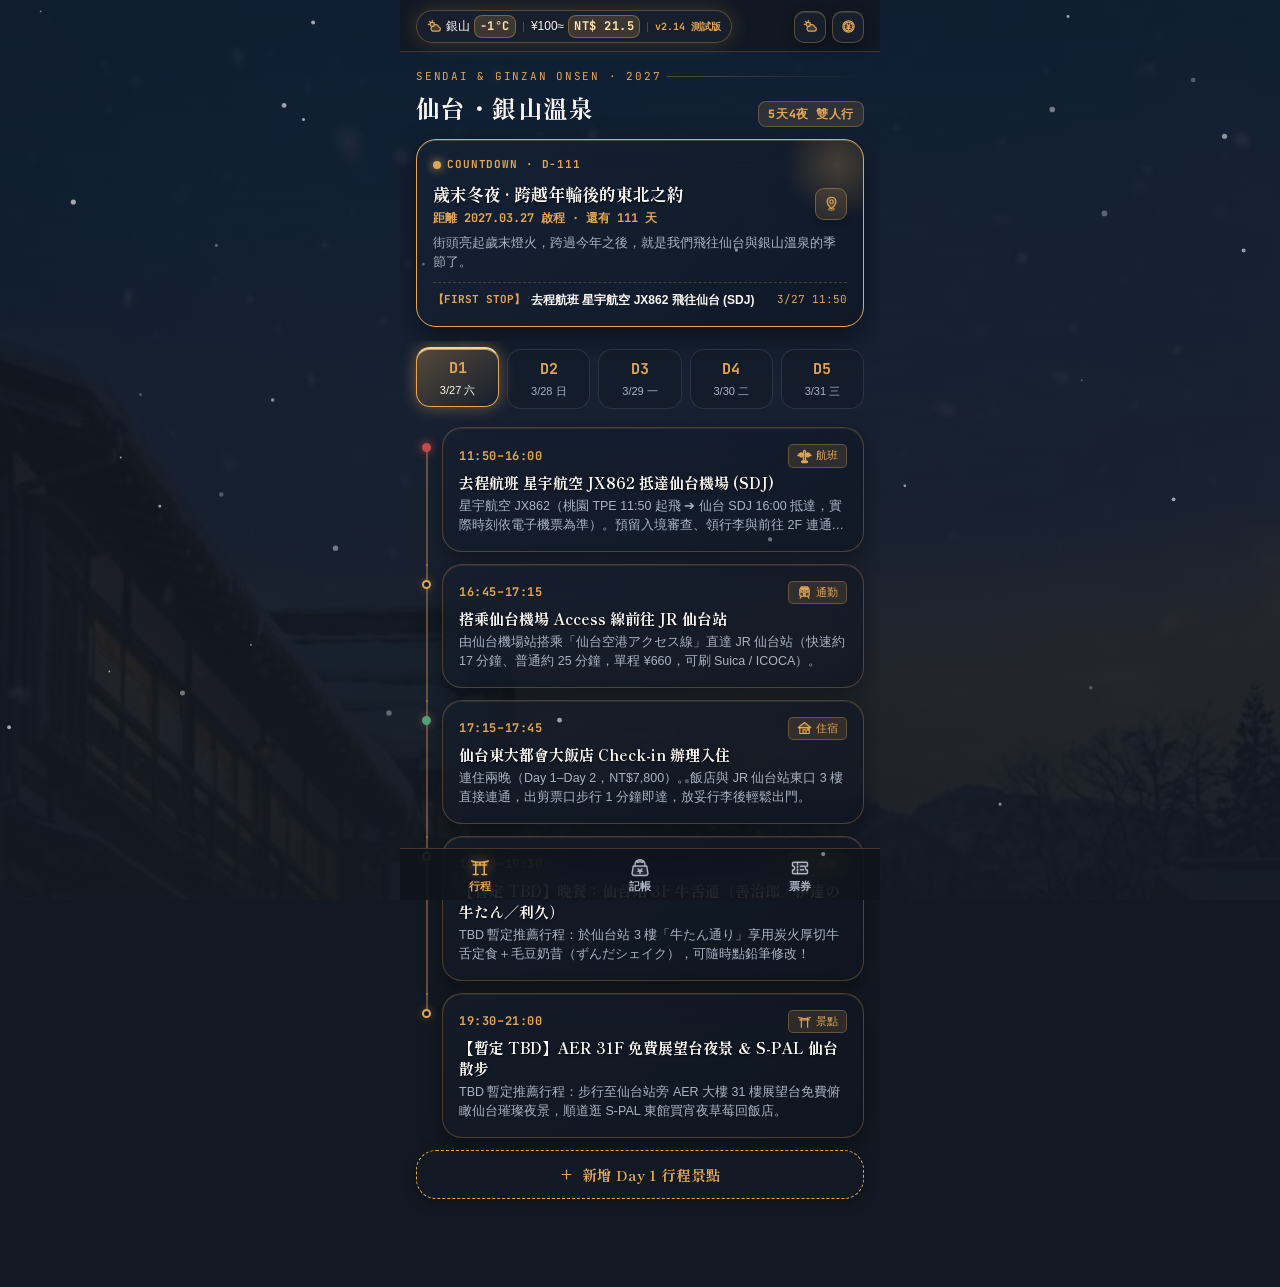
==== commit 3cde8ee9: "v2.15.5: Update DEFAULT_GAS_URL to public Anyone deployment URL" ====
--- a/index.html
+++ b/index.html
@@ -4787,7 +4787,7 @@
       });
 
       // ☁️ Google Sheets 雲端即時雙向同步引擎 (打開自動連上，異動自動推播)
-      const DEFAULT_GAS_URL = 'https://script.google.com/macros/s/AKfycbyx29KQUhlQ21_1hEqEx2Q6dkLwpsA9OBxzSGLMZId9UCNf-huyDdYCgYWObiI2ovTR3A/exec';
+      const DEFAULT_GAS_URL = 'https://script.google.com/macros/s/AKfycbyn9Yqa_S7KqVzId8D6VGOdNWukyyftw_nyMziPIkFaCFr6QlCDOc-C0rxBcDuTlszm/exec';
       const GAS_ROOM_ID = 'sendai_2027_couple';
       let cloudPushTimer = null;
 
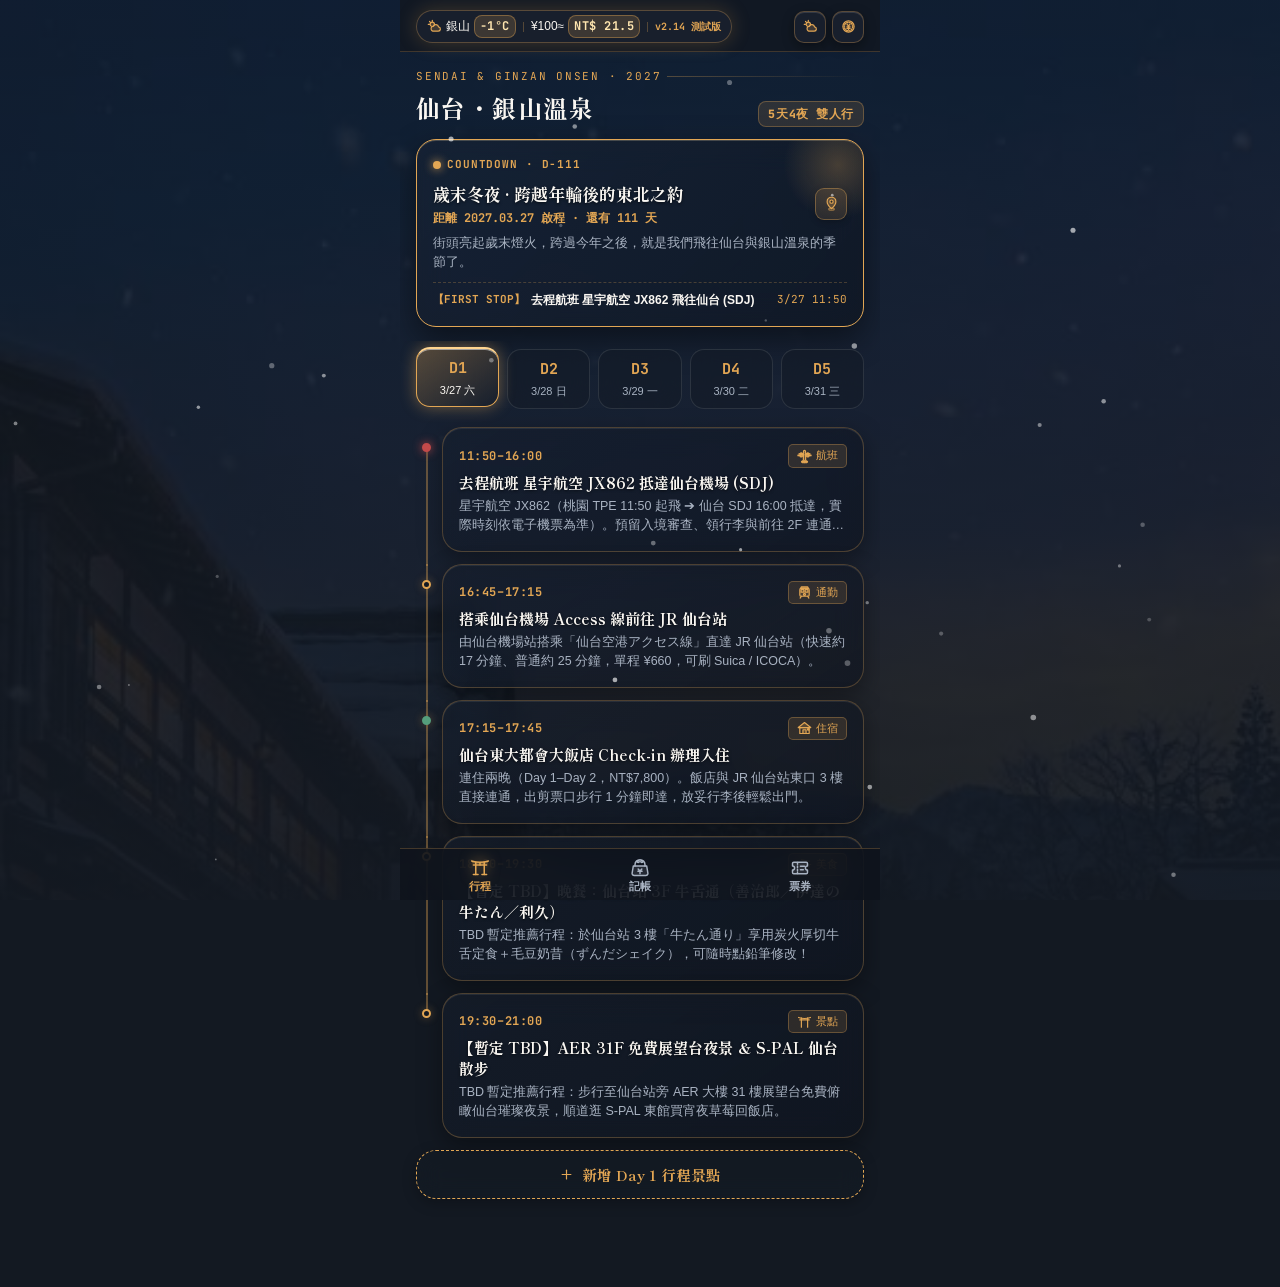
==== commit dd2337fd: "v2.15.6: Unstick top capsule bar & support standalone Apps Script auto-sheet creation" ====
--- a/index.html
+++ b/index.html
@@ -108,8 +108,7 @@
        頂部微型狀態膠囊列（天氣與匯率與古典羅盤同風格）
        ========================================================= */
     .app-top-capsule-bar {
-      position: sticky;
-      top: 0;
+      position: relative;
       z-index: 85;
       padding: calc(10px + env(safe-area-inset-top, 0px)) 16px 8px 16px;
       background: rgba(18, 24, 34, 0.88);
@@ -1237,8 +1236,7 @@
       overflow-x: clip;
     }
     .app-top-capsule-bar {
-      position: sticky;
-      top: 0;
+      position: relative;
       z-index: 85;
       padding: calc(10px + env(safe-area-inset-top, 0px)) clamp(10px, 3vw, 16px) 8px clamp(10px, 3vw, 16px) !important;
       background: rgba(18, 24, 34, 0.92);
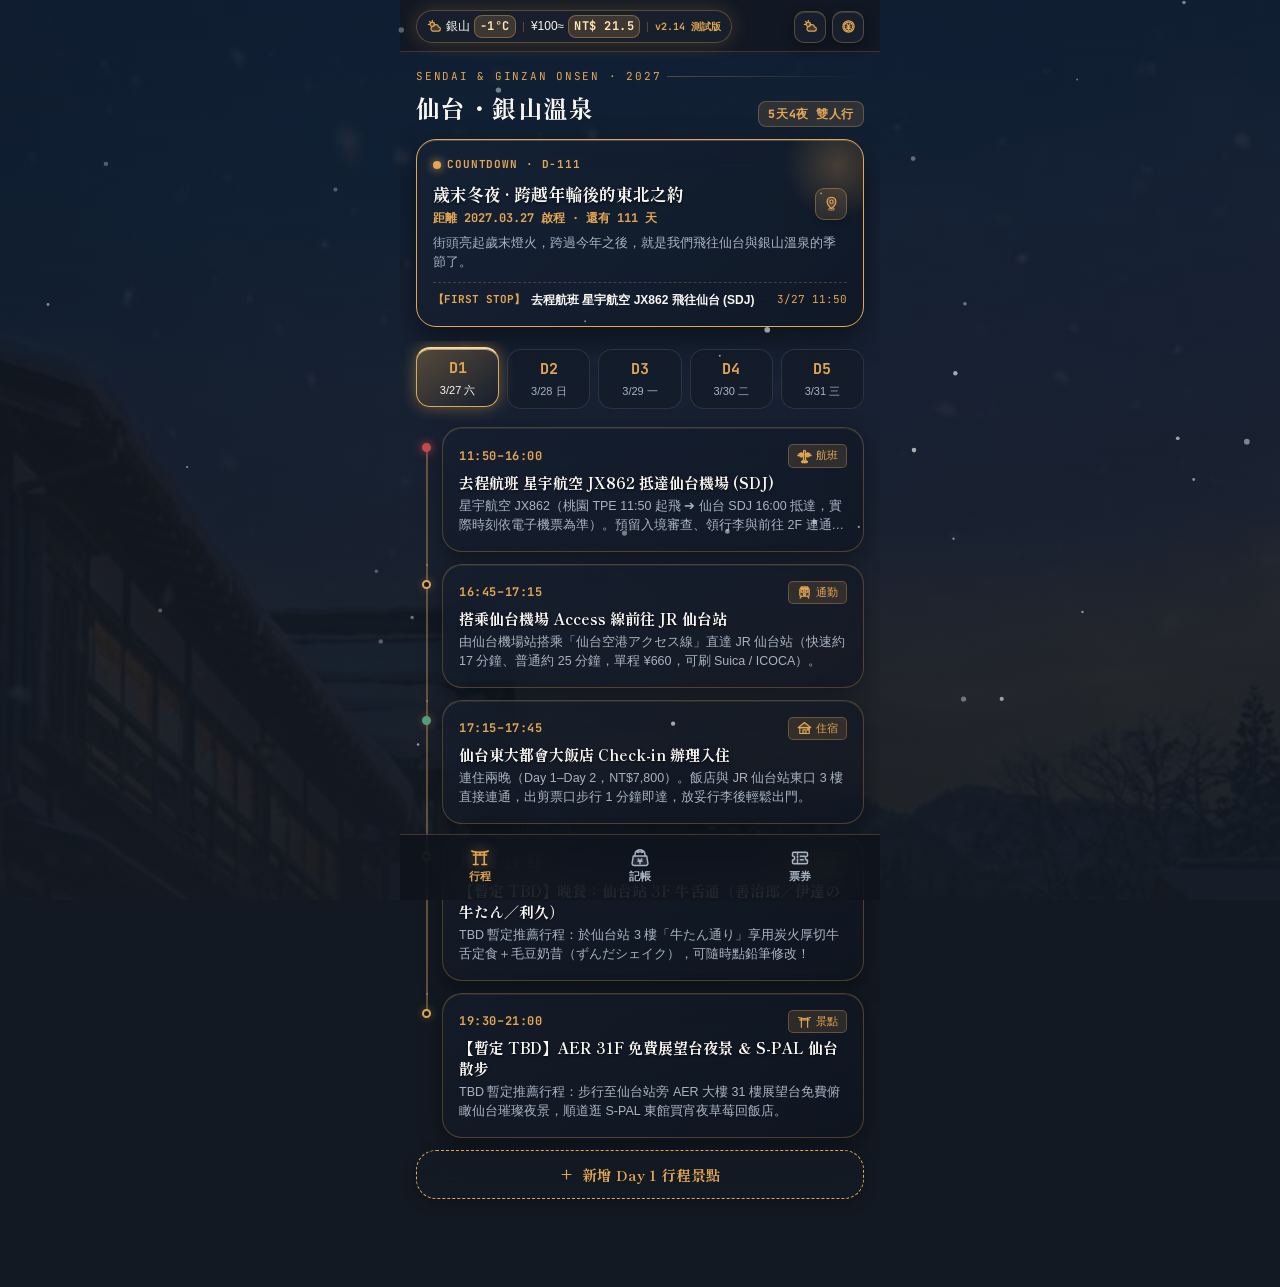
==== commit 85bb42fd: "v2.15.7: Restore full env(safe-area-inset-bottom) on bottom nav bar so it clears iPhone Home Indicat" ====
--- a/index.html
+++ b/index.html
@@ -1554,9 +1554,9 @@
 
     /* 6. 底部三主導覽列消除多餘空白 */
     .bottom-taisho-nav {
-      height: calc(52px + env(safe-area-inset-bottom, 4px)) !important;
-      padding-top: 4px !important;
-      padding-bottom: max(4px, calc(env(safe-area-inset-bottom, 4px) * 0.45)) !important;
+      height: calc(54px + max(12px, env(safe-area-inset-bottom, 18px))) !important;
+      padding-top: 6px !important;
+      padding-bottom: max(12px, env(safe-area-inset-bottom, 18px)) !important;
     }
     .nav-tab-icon {
       font-size: 17px !important;
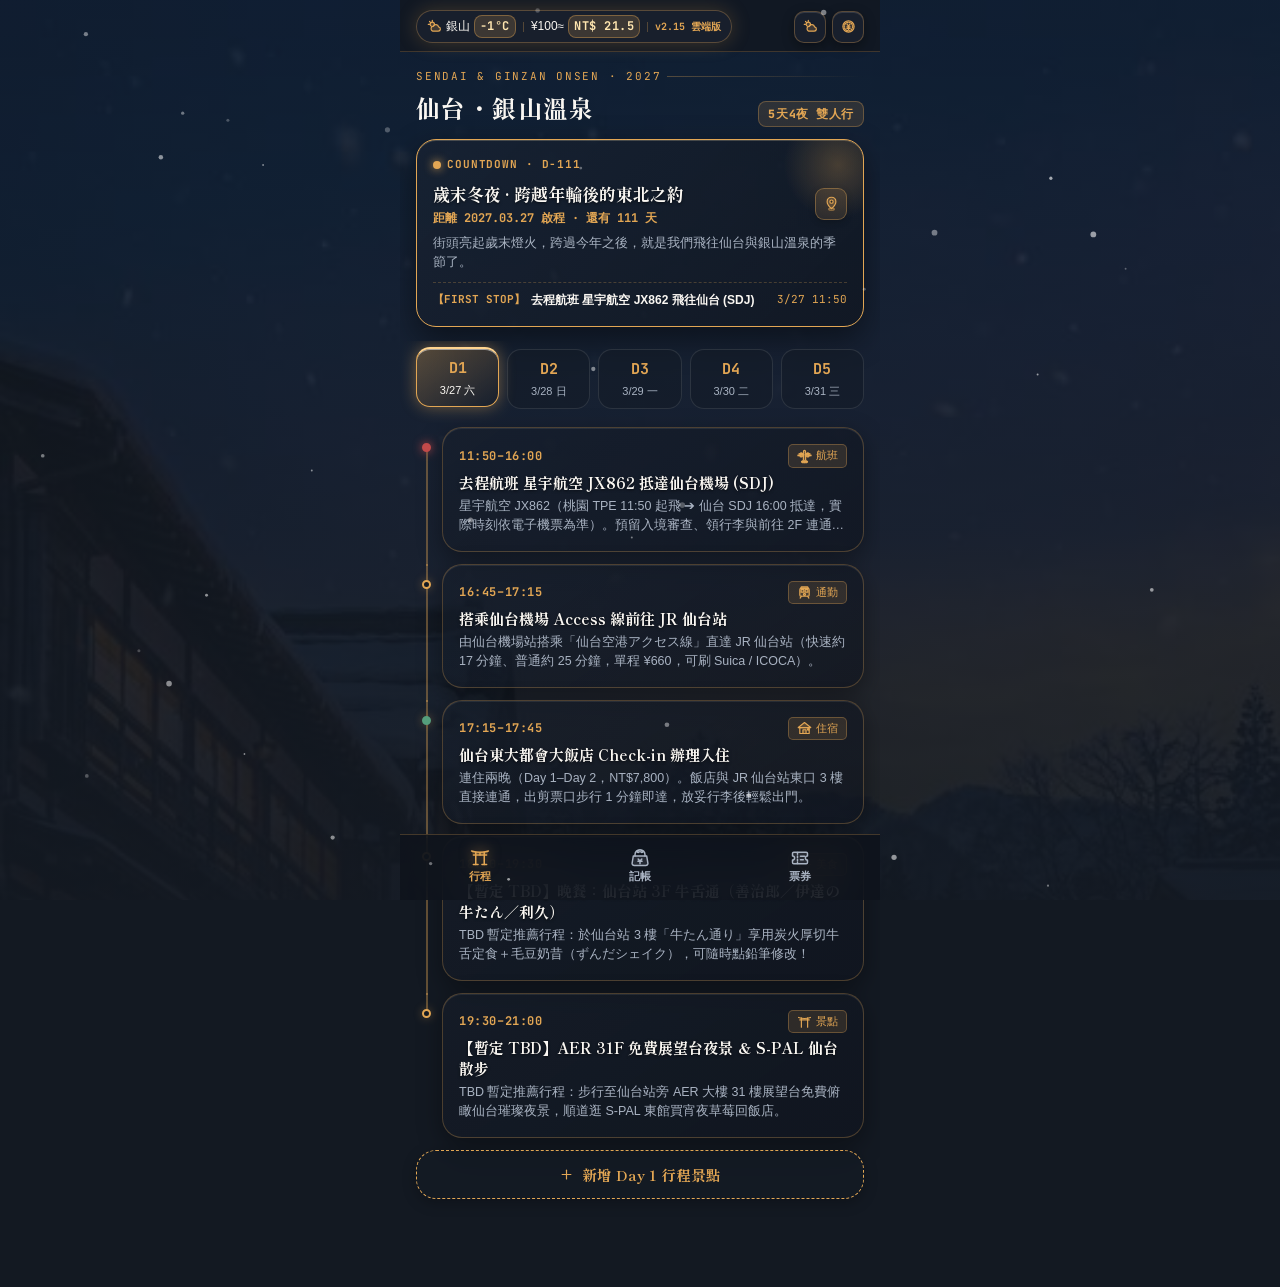
==== commit f188f5d3: "v2.15.8: Update top capsule version badge and title to v2.15" ====
--- a/index.html
+++ b/index.html
@@ -6,7 +6,7 @@
   <meta name="theme-color" content="#131922" />
   <meta name="apple-mobile-web-app-capable" content="yes" />
   <meta name="apple-mobile-web-app-status-bar-style" content="black" />
-  <title>仙台・銀山溫泉 雙人旅誌｜大正剔透時光版 v2.14</title>
+  <title>仙台・銀山溫泉 雙人旅誌｜大正雲端同步版 v2.15</title>
   <link rel="manifest" href="./manifest.json" />
   <link rel="icon" type="image/png" href="./icon-192.png" />
   <link rel="apple-touch-icon" href="./apple-touch-icon.png" />
@@ -1901,7 +1901,7 @@
           <span class="capsule-badge" id="pill-fx-rate">NT$ 21.5</span>
         </span>
         <span class="capsule-divider"></span>
-        <span style="font-size:10px;font-family:var(--font-mono);color:var(--amber);font-weight:700;white-space:nowrap;">v2.14 測試版</span>
+        <span style="font-size:10px;font-family:var(--font-mono);color:var(--amber);font-weight:700;white-space:nowrap;">v2.15 雲端版</span>
       </div>
 
       <div class="capsule-tools">
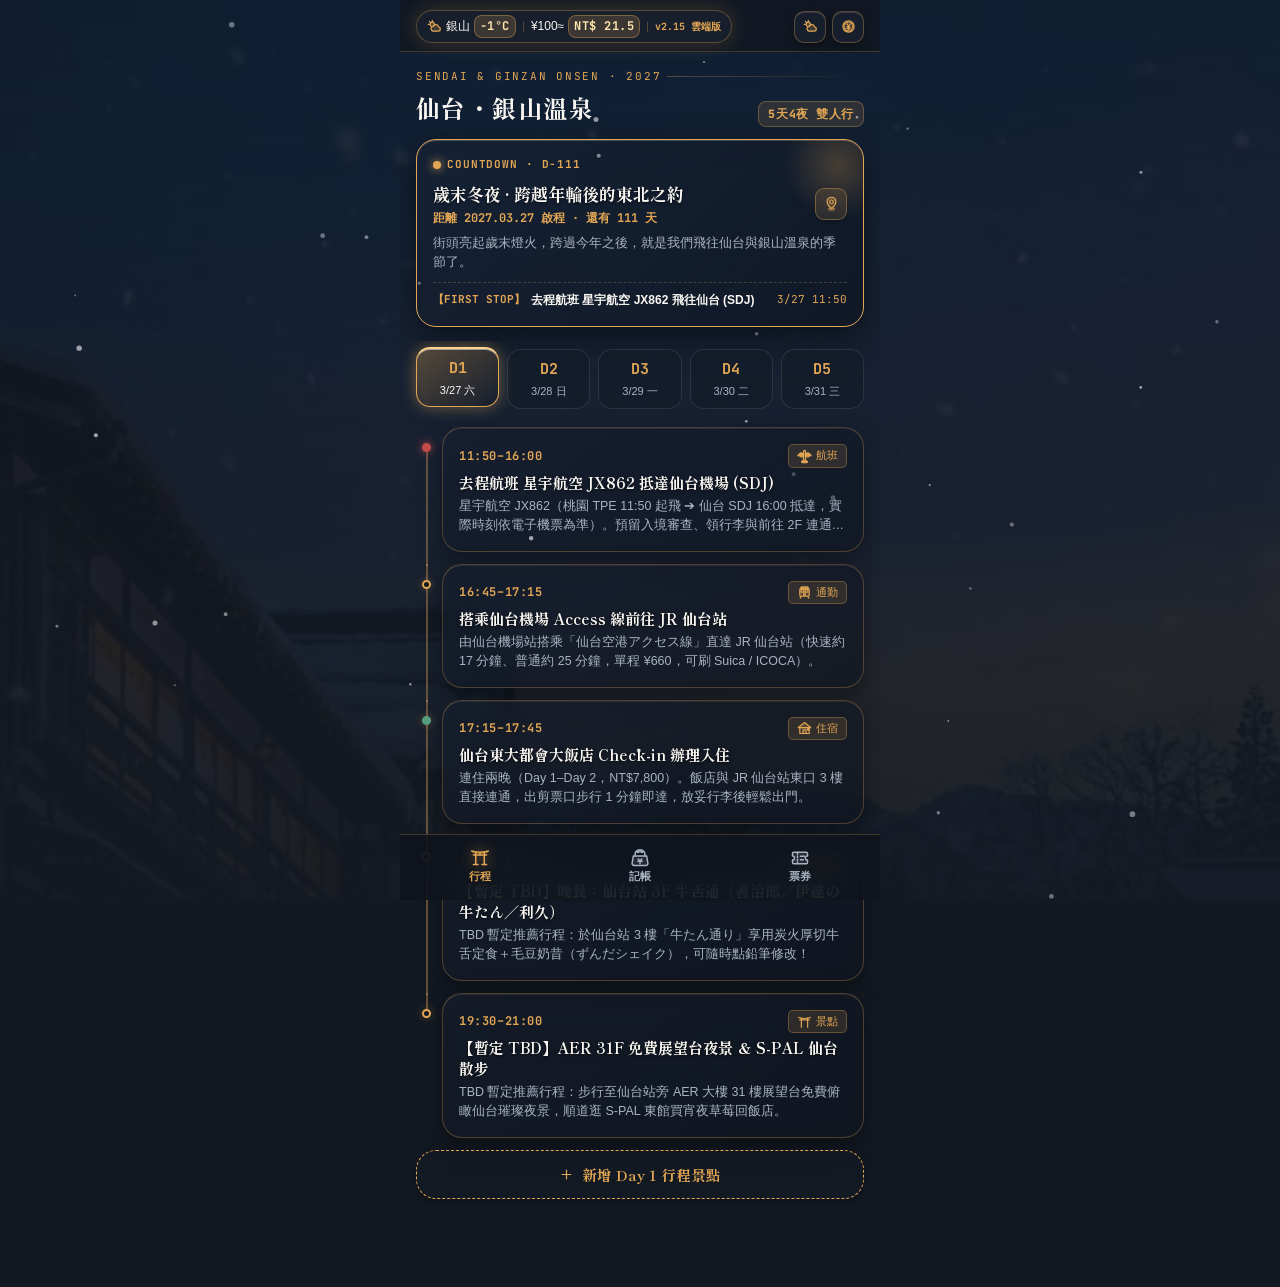
==== commit c77a1026: "v2.15.9: Make Wallet/tab switching instant (remove smooth-scroll lag, simplify fadeIn, add touch-act" ====
--- a/index.html
+++ b/index.html
@@ -1076,11 +1076,14 @@
       letter-spacing: 0.04em;
     }
 
-    .tab-section-pane { display: none; animation: fadeIn 0.22s ease-out; }
+    .tab-section-pane { display: none; animation: fadeIn 0.12s ease-out; }
     .tab-section-pane.active { display: block; }
     @keyframes fadeIn {
-      from { opacity: 0; transform: translateY(4px); }
-      to { opacity: 1; transform: translateY(0); }
+      from { opacity: 0.65; }
+      to { opacity: 1; }
+    }
+    button, .taisho-nav-tab, .fx-quick-chip, .day-chip, .exp-card-item {
+      touch-action: manipulation;
     }
 
     /* =========================================================
@@ -3474,7 +3477,7 @@
           document.querySelectorAll('.tab-section-pane').forEach(p => p.classList.remove('active'));
           const activePane = document.getElementById('pane-' + target);
           if (activePane) activePane.classList.add('active');
-          window.scrollTo({ top: 0, behavior: 'smooth' });
+          window.scrollTo(0, 0);
         });
       });
 
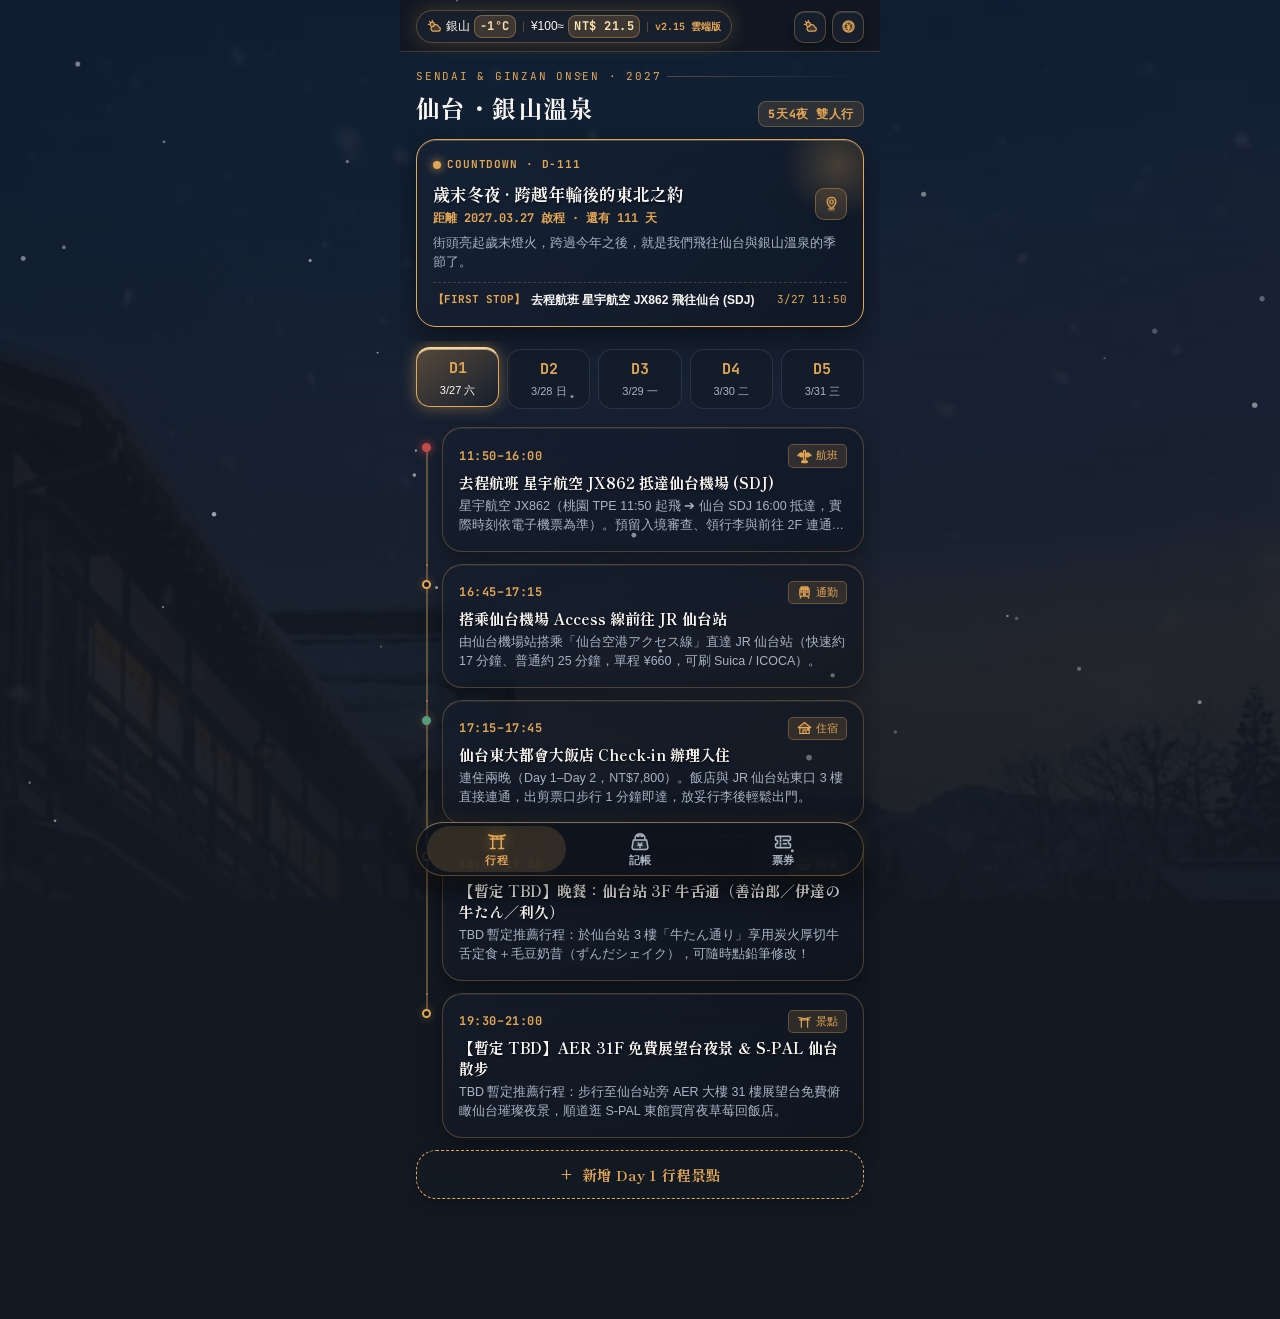
==== commit 2b1e5896: "v2.15.10: Elevate bottom nav into floating capsule dock well above iPhone bottom bar / Home Indicato" ====
--- a/index.html
+++ b/index.html
@@ -1490,7 +1490,7 @@
     .app-viewport {
       position: relative;
       z-index: 5;
-      padding-bottom: calc(68px + env(safe-area-inset-bottom, 6px)) !important;
+      padding-bottom: calc(max(24px, env(safe-area-inset-bottom, 24px)) + 76px) !important;
     }
 
     /* 2. 記帳總花費卡緊湊單行化 */
@@ -1516,7 +1516,7 @@
     .wallet-fab-add-btn {
       position: fixed;
       right: max(18px, calc(50vw - 220px));
-      bottom: calc(68px + env(safe-area-inset-bottom, 8px));
+      bottom: calc(max(24px, env(safe-area-inset-bottom, 24px)) + 66px) !important;
       width: 52px;
       height: 52px;
       border-radius: 50%;
@@ -1555,11 +1555,30 @@
       line-height: 1.35;
     }
 
-    /* 6. 底部三主導覽列消除多餘空白 */
+    /* 6. 懸浮式大正玻璃膠囊導覽列（大幅拉高底部安全距，徹底遠離 iPhone 底部橫槓與 Safari 觸控列） */
     .bottom-taisho-nav {
-      height: calc(54px + max(12px, env(safe-area-inset-bottom, 18px))) !important;
-      padding-top: 6px !important;
-      padding-bottom: max(12px, env(safe-area-inset-bottom, 18px)) !important;
+      bottom: max(24px, env(safe-area-inset-bottom, 24px)) !important;
+      left: 0 !important;
+      right: 0 !important;
+      width: min(calc(100% - 32px), 448px) !important;
+      margin: 0 auto !important;
+      height: 54px !important;
+      padding: 0 8px !important;
+      border-radius: 999px !important;
+      border: 1px solid rgba(226, 166, 84, 0.36) !important;
+      border-top: 1px solid rgba(255, 224, 160, 0.45) !important;
+      box-shadow: 0 12px 32px rgba(0, 0, 0, 0.68), 0 0 18px rgba(226, 166, 84, 0.14) !important;
+    }
+    .taisho-nav-tab {
+      border-radius: 999px;
+      margin: 4px 2px;
+      height: 46px !important;
+    }
+    .taisho-nav-tab.active {
+      background: rgba(226, 166, 84, 0.16);
+    }
+    .taisho-nav-tab:active {
+      transform: scale(0.94);
     }
     .nav-tab-icon {
       font-size: 17px !important;
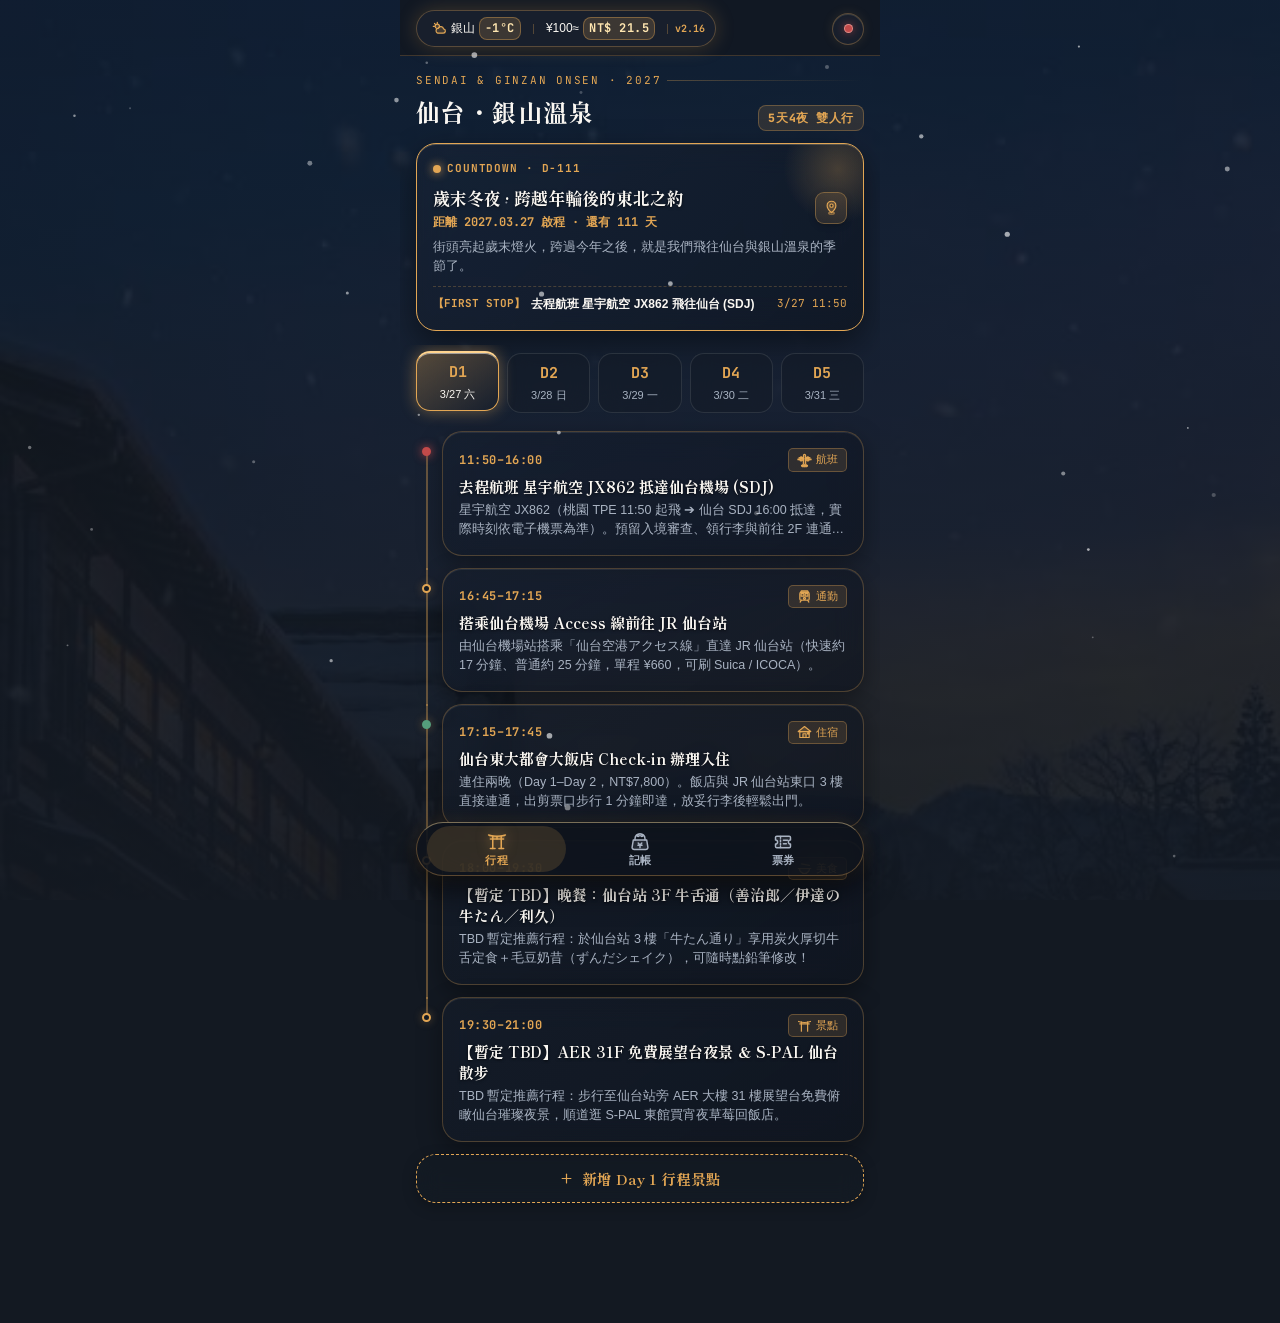
==== commit d6f313d0: "v2.16: Taisho amber UI overhaul, LED sync status, wallet blank-tap reset, collapsible JR Sendai-Oish" ====
--- a/index.html
+++ b/index.html
@@ -6,7 +6,7 @@
   <meta name="theme-color" content="#131922" />
   <meta name="apple-mobile-web-app-capable" content="yes" />
   <meta name="apple-mobile-web-app-status-bar-style" content="black" />
-  <title>仙台・銀山溫泉 雙人旅誌｜大正雲端同步版 v2.15</title>
+  <title>仙台・銀山溫泉 雙人旅誌｜大正雲端同步版 v2.16</title>
   <link rel="manifest" href="./manifest.json" />
   <link rel="icon" type="image/png" href="./icon-192.png" />
   <link rel="apple-touch-icon" href="./apple-touch-icon.png" />
@@ -1642,7 +1642,7 @@
 
     /* 2. 記帳列表底部預留安全空間，避免最後一筆展開時被右下角 + 鈕遮擋 */
     #pane-wallet {
-      padding-bottom: 64px !important;
+      padding-bottom: 92px !important;
     }
 
     /* 4. 記帳分類橫向快篩列 */
@@ -1897,6 +1897,851 @@
       fill-opacity: 0.34;
     }
 
+    /* =========================================================
+       v2.16 大正煤氣燈琥珀金優化樣式（方格導覽・極簡彈窗・古銅清單・置中提示・收合時刻表）
+       ========================================================= */
+    /* 1. 頂部膠囊觸控微互動與最右側大正瓦斯燈號同步按鈕 */
+    .pill-trigger-chip {
+      display: inline-flex;
+      align-items: center;
+      gap: 4px;
+      cursor: pointer;
+      padding: 2px 5px;
+      border-radius: 999px;
+      transition: background 0.16s ease;
+    }
+    .pill-trigger-chip:active {
+      background: rgba(226, 166, 84, 0.22);
+    }
+    .sync-dot-btn {
+      width: 32px !important;
+      height: 32px !important;
+      border-radius: 50% !important;
+      padding: 0 !important;
+      background: rgba(25, 33, 46, 0.92) !important;
+      border: 1px solid var(--border-brass) !important;
+      box-shadow: inset 0 1px 0 rgba(255, 232, 184, 0.14), 0 0 12px rgba(226, 166, 84, 0.12) !important;
+      display: inline-flex;
+      align-items: center;
+      justify-content: center;
+      position: relative;
+    }
+    .cloud-led-dot {
+      width: 9px;
+      height: 9px;
+      border-radius: 50%;
+      background: #8B7355;
+      border: 1px solid rgba(255, 232, 184, 0.45);
+      transition: all 0.28s ease;
+      display: block;
+    }
+    /* 已同步：大正瓦斯燈暖琥珀金常亮 */
+    .cloud-led-dot.is-synced {
+      background: var(--amber);
+      border-color: #FFE8B8;
+      box-shadow: 0 0 9px rgba(226, 166, 84, 0.9), 0 0 3px #FFE8B8;
+    }
+    /* 同步中：亮金呼吸脈衝 */
+    .cloud-led-dot.is-syncing {
+      background: #FFD48F;
+      border-color: #FFF4DC;
+      box-shadow: 0 0 11px rgba(255, 212, 143, 0.95);
+      animation: ledPulse 1.1s infinite ease-in-out;
+    }
+    /* 離線快取：溫潤銀山古朱紅 (取代刺眼亮紅) */
+    .cloud-led-dot.is-offline {
+      background: var(--vermilion);
+      border-color: rgba(255, 196, 184, 0.55);
+      box-shadow: 0 0 8px rgba(194, 74, 74, 0.65);
+    }
+    /* 待命未綁定：古銅微光 */
+    .cloud-led-dot.is-idle {
+      background: #8B7355;
+      border-color: rgba(226, 166, 84, 0.35);
+      box-shadow: none;
+    }
+    @keyframes ledPulse {
+      0%, 100% { opacity: 0.45; transform: scale(0.86); }
+      50% { opacity: 1; transform: scale(1.22); }
+    }
+
+    /* 3. 記帳總覽分類佔比條（大正和色系：琥珀金・青葉松綠・古朱紅・深靛藍・古銅褐） */
+    .wallet-hero-compact {
+      flex-direction: column !important;
+      align-items: stretch !important;
+      gap: 9px !important;
+    }
+    .wallet-hero-top {
+      display: flex;
+      align-items: center;
+      justify-content: space-between;
+      gap: 10px;
+    }
+    .wallet-hero-right {
+      text-align: right;
+      flex-shrink: 0;
+    }
+    .wallet-pct-sub {
+      font-size: 10.5px;
+      color: var(--amber);
+      font-family: var(--font-mono);
+      font-weight: 600;
+      margin-top: 1px;
+      white-space: nowrap;
+    }
+    .wallet-breakdown-wrap {
+      display: flex;
+      flex-direction: column;
+      gap: 6px;
+      padding-top: 8px;
+      border-top: 1px dashed rgba(226, 166, 84, 0.25);
+    }
+    .wallet-breakdown-bar {
+      width: 100%;
+      height: 7px;
+      border-radius: 4px;
+      background: rgba(12, 16, 24, 0.65);
+      border: 1px solid rgba(226, 166, 84, 0.22);
+      overflow: hidden;
+      display: flex;
+      gap: 1px;
+    }
+    .wallet-breakdown-seg {
+      height: 100%;
+      transition: width 0.3s ease, opacity 0.2s ease;
+      cursor: pointer;
+    }
+    .wallet-breakdown-seg.dimmed {
+      opacity: 0.22;
+    }
+    .wallet-breakdown-legend {
+      display: flex;
+      flex-wrap: wrap;
+      gap: 6px 10px;
+      font-size: 10.5px;
+      color: var(--text-sub);
+      font-family: var(--font-mono);
+    }
+    .wallet-legend-item {
+      display: inline-flex;
+      align-items: center;
+      gap: 4px;
+      cursor: pointer;
+      white-space: nowrap;
+      transition: opacity 0.18s ease;
+    }
+    .wallet-legend-item.dimmed {
+      opacity: 0.38;
+    }
+    .wallet-cat-dot {
+      width: 7px;
+      height: 7px;
+      border-radius: 2px;
+      border: 1px solid rgba(255, 232, 184, 0.35);
+      flex-shrink: 0;
+    }
+    .exp-day-badge {
+      display: inline-block;
+      font-family: var(--font-mono);
+      font-size: 10px;
+      font-weight: 700;
+      padding: 1px 5px;
+      border-radius: 4px;
+      background: var(--amber-soft);
+      border: 1px solid var(--border-brass);
+      color: var(--amber);
+      margin-right: 4px;
+      vertical-align: 1px;
+    }
+
+    /* 4. 彈窗精簡化與大正方格按鍵（與步進器 .stepper-btn 完全同調） */
+    .modal-inline-CurrRow {
+      display: flex;
+      align-items: center;
+      justify-content: space-between;
+      gap: 8px;
+      margin-bottom: 5px;
+    }
+    .modal-curr-switch {
+      display: inline-flex;
+      gap: 4px;
+    }
+    .modal-pill-group {
+      display: grid;
+      grid-template-columns: repeat(4, 1fr);
+      gap: 5px;
+    }
+    .modal-pill-group.cols-6 {
+      grid-template-columns: repeat(6, 1fr);
+    }
+    .modal-seg-pill {
+      padding: 6px 4px;
+      border-radius: var(--radius-sm);
+      background: rgba(18, 24, 34, 0.78);
+      border: 1px solid var(--border-brass);
+      color: var(--text-sub);
+      font-size: 11.5px;
+      font-weight: 600;
+      text-align: center;
+      cursor: pointer;
+      white-space: nowrap;
+      transition: all 0.16s ease;
+    }
+    .modal-curr-switch .modal-seg-pill {
+      padding: 3px 9px;
+      font-size: 11px;
+      font-family: var(--font-mono);
+    }
+    .modal-seg-pill.active {
+      background: linear-gradient(145deg, rgba(226, 166, 84, 0.34), rgba(28, 36, 50, 0.95));
+      border: 1.5px solid var(--amber);
+      color: #FFE8B8;
+      font-weight: 800;
+      box-shadow: 0 0 12px rgba(226, 166, 84, 0.28), inset 0 1px 0 rgba(255, 232, 184, 0.35);
+    }
+    .modal-seg-pill:active {
+      transform: scale(0.95);
+    }
+    .modal-amt-reset-btn {
+      padding: 4px 8px;
+      border-radius: 6px;
+      background: rgba(226, 166, 84, 0.12);
+      border: 1px solid var(--border-brass);
+      color: var(--amber);
+      font-size: 11px;
+      font-weight: 700;
+      cursor: pointer;
+      white-space: nowrap;
+      flex-shrink: 0;
+      margin-left: 6px;
+    }
+    .modal-amt-reset-btn:active {
+      background: var(--amber);
+      color: #12151A;
+    }
+    .modal-q-head-row {
+      display: flex;
+      align-items: center;
+      justify-content: space-between;
+      gap: 8px;
+      margin-bottom: 4px;
+    }
+    .modal-inline-helper-btn {
+      padding: 2px 8px;
+      border-radius: 6px;
+      background: var(--amber-soft);
+      border: 1px solid var(--border-brass);
+      color: var(--amber);
+      font-size: 11px;
+      font-weight: 700;
+      cursor: pointer;
+      white-space: nowrap;
+    }
+    .modal-inline-helper-btn:active {
+      background: var(--amber);
+      color: #12151A;
+    }
+
+    /* 5. 票券分頁四段方格導覽列（與 Day 1~5 .day-chip-btn 方格 + 和洋立體 SVG 完全統一） */
+    .pocket-sub-nav {
+      display: flex;
+      gap: clamp(4px, 1.4vw, 8px);
+      padding: 4px clamp(8px, 2.8vw, 16px) 14px clamp(8px, 2.8vw, 16px);
+    }
+    .pocket-sub-tab {
+      flex: 1;
+      min-width: 0;
+      padding: 9px 4px 7px 4px;
+      border-radius: var(--radius-md);
+      background: rgba(20, 27, 38, 0.54);
+      border: 1px solid var(--border-sub);
+      color: var(--text-sub);
+      display: flex;
+      flex-direction: column;
+      align-items: center;
+      justify-content: center;
+      gap: 4px;
+      cursor: pointer;
+      white-space: nowrap;
+      backdrop-filter: blur(12px);
+      -webkit-backdrop-filter: blur(12px);
+      position: relative;
+      transition: all 0.22s cubic-bezier(0.16, 1, 0.3, 1);
+    }
+    .pocket-sub-tab .sub-tab-icon {
+      display: inline-flex;
+      align-items: center;
+      justify-content: center;
+      color: var(--amber);
+      height: 24px;
+    }
+    .pocket-sub-tab .sub-tab-icon .taisho-svg-icon {
+      width: 22px !important;
+      height: 22px !important;
+      stroke-width: 1.85;
+      transition: transform 0.2s ease, filter 0.2s ease;
+    }
+    .pocket-sub-tab .sub-tab-label {
+      font-family: var(--font-serif);
+      font-size: clamp(11px, 2.8vw, 12px);
+      font-weight: 700;
+      letter-spacing: 0.05em;
+      line-height: 1.15;
+    }
+    .pocket-sub-tab.active {
+      background: linear-gradient(145deg, rgba(226, 166, 84, 0.32), rgba(22, 30, 44, 0.82));
+      border: 1.5px solid var(--amber) !important;
+      border-top: 2.5px solid #FFD48F !important;
+      color: var(--text-main);
+      box-shadow: 0 0 16px rgba(226, 166, 84, 0.42), inset 0 1px 0 rgba(255, 255, 255, 0.45);
+      transform: translateY(-2px);
+      z-index: 2;
+    }
+    .pocket-sub-tab.active .sub-tab-icon .taisho-svg-icon {
+      filter: drop-shadow(0 0 6px rgba(226, 166, 84, 0.55));
+      transform: scale(1.05);
+    }
+    .pocket-sub-tab.active .sub-tab-label {
+      color: #FFE8B8;
+    }
+    .pocket-sub-tab:active {
+      transform: scale(0.95);
+    }
+    .pocket-sub-pane {
+      display: none;
+    }
+    .pocket-sub-pane.active {
+      display: block;
+      animation: fadeIn 0.14s ease-out;
+    }
+
+    /* A. 記帳與指差頁「橫向分類快篩列」改為大正微圓角黃銅方格（取代橢圓實心亮黃膠囊） */
+    .cat-filter-chip {
+      background: rgba(18, 24, 34, 0.68) !important;
+      border: 1px solid var(--border-brass) !important;
+      color: var(--text-sub) !important;
+      border-radius: var(--radius-sm) !important;
+      padding: 5px 12px !important;
+      font-size: 11.5px !important;
+      font-weight: 600 !important;
+      backdrop-filter: blur(10px);
+      -webkit-backdrop-filter: blur(10px);
+    }
+    .cat-filter-chip.active {
+      background: linear-gradient(145deg, rgba(226, 166, 84, 0.34), rgba(24, 32, 46, 0.92)) !important;
+      border: 1.5px solid var(--amber) !important;
+      border-top: 2px solid #FFD48F !important;
+      color: #FFE8B8 !important;
+      font-weight: 800 !important;
+      box-shadow: 0 0 12px rgba(226, 166, 84, 0.32), inset 0 1px 0 rgba(255, 232, 184, 0.35) !important;
+    }
+
+    /* B. 記帳頁 6 顆常用項目微調記帳：和洋立體 24x24 SVG 圖示（圖示大於文字，視覺重心穩定） */
+    .quick-exp-pill {
+      padding: 11px 6px 9px 6px !important;
+      gap: 4px !important;
+    }
+    .quick-pill-icon {
+      display: inline-flex;
+      align-items: center;
+      justify-content: center;
+      height: 26px;
+      color: var(--amber);
+      margin-bottom: 1px;
+    }
+    .quick-pill-icon .taisho-svg-icon {
+      width: 24px !important;
+      height: 24px !important;
+      stroke-width: 1.8;
+      filter: drop-shadow(0 2px 5px rgba(0, 0, 0, 0.35));
+    }
+    .quick-pill-name {
+      font-family: var(--font-serif);
+      font-size: 12px !important;
+      font-weight: 700 !important;
+      color: var(--text-main);
+    }
+    .quick-pill-amt {
+      display: inline-flex;
+      align-items: center;
+      gap: 3px;
+      font-size: 11px !important;
+      color: var(--amber);
+      font-family: var(--font-mono);
+      font-weight: 700;
+    }
+
+    /* C & D. 全系統分區小標題、雲端方格按鈕、司機卡與緊急聯絡電話卡片 */
+    .taisho-sec-heading {
+      padding: 0 16px 8px 16px;
+      font-size: 12px;
+      font-family: var(--font-mono);
+      color: var(--amber);
+      font-weight: 700;
+      display: flex;
+      align-items: center;
+      gap: 6px;
+      letter-spacing: 0.03em;
+    }
+    .taisho-sec-heading .taisho-svg-icon {
+      width: 16px !important;
+      height: 16px !important;
+      flex-shrink: 0;
+    }
+    .taisho-brass-btn {
+      padding: 9px 8px;
+      border-radius: var(--radius-sm);
+      background: rgba(18, 24, 34, 0.76);
+      border: 1px solid var(--border-brass);
+      color: var(--amber);
+      font-size: 12px;
+      font-weight: 700;
+      display: inline-flex;
+      align-items: center;
+      justify-content: center;
+      gap: 5px;
+      cursor: pointer;
+      white-space: nowrap;
+      transition: all 0.18s ease;
+      backdrop-filter: blur(10px);
+    }
+    .taisho-brass-btn .taisho-svg-icon {
+      width: 15px !important;
+      height: 15px !important;
+      flex-shrink: 0;
+    }
+    .taisho-brass-btn.btn-primary-brass {
+      background: linear-gradient(145deg, rgba(226, 166, 84, 0.34), rgba(26, 35, 50, 0.94));
+      border: 1.5px solid var(--amber);
+      color: #FFE8B8;
+      box-shadow: 0 0 12px rgba(226, 166, 84, 0.25), inset 0 1px 0 rgba(255, 232, 184, 0.3);
+    }
+    .taisho-brass-btn.btn-danger-brass {
+      color: #E58585;
+      border-color: rgba(194, 74, 74, 0.45);
+      background: rgba(194, 74, 74, 0.12);
+    }
+    .taisho-brass-btn:active {
+      transform: scale(0.96);
+    }
+    .driver-card-btn {
+      display: inline-flex;
+      align-items: center;
+      gap: 4px;
+      border-radius: var(--radius-sm) !important;
+      padding: 5px 9px !important;
+    }
+    .driver-card-btn .taisho-svg-icon {
+      width: 15px !important;
+      height: 15px !important;
+    }
+    .emergency-call-btn {
+      display: inline-flex;
+      align-items: center;
+      gap: 5px;
+      padding: 6px 11px;
+      border-radius: var(--radius-sm);
+      background: var(--amber-soft);
+      border: 1px solid var(--border-brass);
+      color: var(--amber);
+      text-decoration: none;
+      font-family: var(--font-mono);
+      font-size: 12px;
+      font-weight: 700;
+      white-space: nowrap;
+      flex-shrink: 0;
+      transition: all 0.18s ease;
+    }
+    .emergency-call-btn.is-urgent {
+      background: rgba(194, 74, 74, 0.18);
+      border-color: rgba(194, 74, 74, 0.55);
+      color: #F08A8A;
+    }
+    .emergency-call-btn .taisho-svg-icon {
+      width: 14px !important;
+      height: 14px !important;
+    }
+
+    /* 6. 日語指差對話卡區＆大字展示彈窗（與 .tl-card-inner 完全同調，修正圖文比例與搜尋提示上下置中） */
+    .phrase-search-wrap {
+      padding: 0 clamp(8px, 2.8vw, 16px) 8px clamp(8px, 2.8vw, 16px);
+    }
+    .taisho-ph-wrap {
+      position: relative;
+      width: 100%;
+    }
+    .taisho-ph-label {
+      position: absolute;
+      inset: 0;
+      padding: 0 11px;
+      display: flex;
+      align-items: center;
+      pointer-events: none;
+      font-family: var(--font-serif) !important;
+      font-size: 11px !important;
+      font-weight: 500 !important;
+      color: rgba(163, 177, 198, 0.58) !important;
+      letter-spacing: 0.02em;
+      line-height: 1;
+      white-space: nowrap;
+      overflow: hidden;
+      text-overflow: ellipsis;
+    }
+    .taisho-ph-input:not(:placeholder-shown) + .taisho-ph-label {
+      display: none;
+    }
+    .phrase-search-box {
+      -webkit-appearance: none;
+      appearance: none;
+      display: block;
+      width: 100%;
+      height: 36px;
+      background: rgba(16, 22, 32, 0.68);
+      border: 1px solid var(--border-brass);
+      border-radius: var(--radius-sm);
+      color: var(--text-main);
+      font-family: var(--font-serif) !important;
+      padding: 0 11px;
+      font-size: 16px !important;
+      line-height: 1.2;
+      outline: none;
+      backdrop-filter: blur(12px);
+    }
+    .phrase-search-box::-webkit-search-decoration,
+    .phrase-search-box::-webkit-search-cancel-button {
+      -webkit-appearance: none;
+    }
+    .phrase-search-box:focus {
+      border-color: var(--amber);
+      box-shadow: 0 0 12px rgba(226, 166, 84, 0.25);
+    }
+    .phrase-search-box::placeholder,
+    .form-input::placeholder,
+    .form-textarea::placeholder {
+      font-family: var(--font-serif) !important;
+      font-size: 11px !important;
+      font-weight: 500 !important;
+      color: rgba(163, 177, 198, 0.58) !important;
+      letter-spacing: 0.02em;
+      vertical-align: middle;
+    }
+    .form-input,
+    .form-textarea {
+      font-family: var(--font-serif) !important;
+    }
+    /* 彈窗主要送出按鈕（確定記下此筆消費／儲存行程／儲存票券）統一改為大正微透光黃銅方格按鈕 */
+    .btn-submit-primary {
+      width: 100%;
+      padding: 10px 14px !important;
+      border-radius: var(--radius-sm) !important;
+      background: linear-gradient(145deg, rgba(226, 166, 84, 0.36), rgba(22, 30, 44, 0.95)) !important;
+      border: 1.5px solid var(--amber) !important;
+      border-top: 2px solid #FFD48F !important;
+      color: #FFE8B8 !important;
+      font-family: var(--font-serif) !important;
+      font-weight: 800 !important;
+      font-size: 13.5px !important;
+      letter-spacing: 0.05em;
+      cursor: pointer;
+      display: inline-flex !important;
+      align-items: center;
+      justify-content: center;
+      gap: 6px;
+      box-shadow: 0 6px 18px rgba(0, 0, 0, 0.45), 0 0 14px rgba(226, 166, 84, 0.26), inset 0 1px 0 rgba(255, 232, 184, 0.35) !important;
+      margin-top: 8px;
+      transition: all 0.18s ease;
+    }
+    .btn-submit-primary .taisho-svg-icon {
+      width: 16px !important;
+      height: 16px !important;
+      flex-shrink: 0;
+    }
+    .btn-submit-primary:active {
+      transform: scale(0.97);
+    }
+    /* 仙台 ⇄ 大石田站 時刻表可收合面板（預設收起，點擊展開） */
+    .tt-collapsible-card {
+      cursor: pointer;
+      transition: border-color 0.2s ease, background 0.2s ease, box-shadow 0.2s ease;
+    }
+    .tt-collapsible-card.expanded {
+      border-color: rgba(226, 166, 84, 0.52);
+      background: var(--bg-card-hover);
+      box-shadow: var(--shadow-card), 0 0 18px rgba(226, 166, 84, 0.14);
+    }
+    .tt-chevron-btn {
+      pointer-events: none;
+    }
+    .tt-collapsible-card .tt-chevron-btn .taisho-svg-icon {
+      transition: transform 0.24s ease;
+    }
+    .tt-collapsible-card.expanded .tt-chevron-btn .taisho-svg-icon {
+      transform: rotate(180deg);
+    }
+    .transit-timetable-grid {
+      display: none;
+      margin-top: 9px;
+      padding-top: 9px;
+      border-top: 1px dashed rgba(226, 166, 84, 0.28);
+      flex-direction: column;
+      gap: 6px;
+      animation: fadeIn 0.2s ease-out;
+    }
+    .tt-collapsible-card.expanded .transit-timetable-grid {
+      display: flex;
+    }
+    .tt-group-label {
+      font-family: var(--font-serif);
+      font-size: 11.5px;
+      font-weight: 700;
+      color: #FFE8B8;
+      display: flex;
+      align-items: center;
+      gap: 5px;
+      margin-top: 2px;
+    }
+    .tt-row {
+      background: rgba(12, 17, 25, 0.56);
+      border: 1px solid rgba(226, 166, 84, 0.22);
+      border-radius: 6px;
+      padding: 6px 9px;
+      font-size: 11px;
+      color: var(--text-sub);
+      line-height: 1.45;
+      display: flex;
+      flex-direction: column;
+      gap: 2px;
+    }
+    .tt-time-line {
+      font-family: var(--font-mono);
+      font-size: 11.5px;
+      font-weight: 700;
+      color: var(--amber);
+    }
+    .tt-note-line {
+      font-size: 10.5px;
+      color: var(--text-sub);
+    }
+    .phrase-list-container {
+      padding: 0 clamp(8px, 2.8vw, 16px) 20px clamp(8px, 2.8vw, 16px);
+      display: flex;
+      flex-direction: column;
+      gap: 10px;
+    }
+    .phrase-card-item {
+      background: linear-gradient(145deg, rgba(22, 30, 43, 0.56), rgba(15, 20, 30, 0.62));
+      border: 1px solid rgba(226, 166, 84, 0.28);
+      border-radius: var(--radius-lg);
+      padding: 13px 15px;
+      cursor: pointer;
+      backdrop-filter: blur(14px) saturate(130%);
+      -webkit-backdrop-filter: blur(14px) saturate(130%);
+      box-shadow: 0 8px 24px rgba(0, 0, 0, 0.35), inset 0 1px 0 rgba(255, 255, 255, 0.08);
+      transition: all 0.18s ease;
+    }
+    .phrase-card-item:hover,
+    .phrase-card-item:active {
+      border-color: var(--amber);
+      background: var(--bg-card-hover);
+      transform: scale(0.99);
+    }
+    .phrase-head-row {
+      display: flex;
+      align-items: center;
+      justify-content: space-between;
+      gap: 8px;
+      margin-bottom: 6px;
+    }
+    .phrase-head-row .tl-tag-pill {
+      display: inline-flex;
+      align-items: center;
+      gap: 5px;
+      padding: 3px 9px !important;
+    }
+    .phrase-head-row .tl-tag-pill .taisho-svg-icon {
+      width: 15px !important;
+      height: 15px !important;
+    }
+    .phrase-zh-txt {
+      font-family: var(--font-serif);
+      font-size: 14.5px;
+      font-weight: 700;
+      color: var(--text-main);
+      line-height: 1.4;
+      text-shadow: 0 1px 3px rgba(0, 0, 0, 0.65);
+    }
+    .phrase-jp-txt {
+      font-family: var(--font-serif);
+      font-size: 13.5px;
+      font-weight: 600;
+      color: var(--amber);
+      margin-top: 4px;
+      line-height: 1.45;
+    }
+    .phrase-pron-txt {
+      font-size: 11.5px;
+      color: var(--text-sub);
+      font-family: var(--font-mono);
+      margin-top: 6px;
+      padding-top: 6px;
+      border-top: 1px dashed rgba(226, 166, 84, 0.25);
+    }
+    .taisho-showcase-box {
+      background: linear-gradient(145deg, rgba(22, 30, 44, 0.88), rgba(14, 19, 28, 0.94));
+      border: 1.5px solid var(--amber);
+      border-top: 2.5px solid #FFD48F;
+      border-radius: var(--radius-md);
+      padding: 18px 15px;
+      margin-bottom: 12px;
+      box-shadow: 0 10px 28px rgba(0, 0, 0, 0.45), inset 0 1px 0 rgba(255, 232, 184, 0.25);
+    }
+
+    /* 行前檢查清單區（古銅琥珀金勾選章＋和紙卡片同調） */
+    .checklist-progress-card {
+      margin: 0 clamp(8px, 2.8vw, 16px) 12px clamp(8px, 2.8vw, 16px);
+      padding: 12px 15px;
+      border-radius: var(--radius-lg);
+      background: linear-gradient(145deg, rgba(22, 30, 43, 0.56), rgba(15, 20, 30, 0.62));
+      border: 1px solid rgba(226, 166, 84, 0.28);
+      box-shadow: 0 8px 24px rgba(0, 0, 0, 0.35), inset 0 1px 0 rgba(255, 255, 255, 0.08);
+      backdrop-filter: blur(14px) saturate(130%);
+      -webkit-backdrop-filter: blur(14px) saturate(130%);
+    }
+    .checklist-progress-head {
+      display: flex;
+      align-items: center;
+      justify-content: space-between;
+      font-family: var(--font-serif);
+      font-size: 13px;
+      font-weight: 700;
+      color: var(--text-main);
+      margin-bottom: 7px;
+    }
+    .checklist-bar-track {
+      width: 100%;
+      height: 6px;
+      border-radius: 4px;
+      background: rgba(10, 14, 20, 0.65);
+      border: 1px solid rgba(226, 166, 84, 0.22);
+      overflow: hidden;
+    }
+    .checklist-bar-fill {
+      height: 100%;
+      width: 0%;
+      border-radius: 4px;
+      background: linear-gradient(90deg, #B88038, #E2A654, #FFD48F);
+      box-shadow: 0 0 10px rgba(226, 166, 84, 0.45);
+      transition: width 0.28s ease;
+    }
+    .checklist-add-row {
+      display: flex;
+      align-items: center;
+      gap: 6px;
+      padding: 0 clamp(8px, 2.8vw, 16px) 10px clamp(8px, 2.8vw, 16px);
+    }
+    .checklist-add-row .taisho-ph-wrap {
+      flex: 1;
+      min-width: 0;
+    }
+    .checklist-add-row .taisho-ph-label {
+      padding: 0 10px;
+    }
+    .checklist-add-row .form-input {
+      -webkit-appearance: none;
+      appearance: none;
+      display: block;
+      width: 100%;
+      height: 32px;
+      padding: 0 10px !important;
+      line-height: 1.2;
+      border: 1px solid var(--border-brass);
+      background: rgba(16, 22, 32, 0.68);
+    }
+    .checklist-add-btn {
+      flex-shrink: 0;
+      height: 32px;
+      padding: 0 9px;
+      border-radius: var(--radius-sm);
+      background: linear-gradient(145deg, rgba(226, 166, 84, 0.28), rgba(22, 30, 44, 0.9));
+      border: 1px solid var(--border-brass);
+      color: #FFE8B8;
+      font-family: var(--font-serif);
+      font-weight: 700;
+      font-size: 11px;
+      display: inline-flex;
+      align-items: center;
+      justify-content: center;
+      gap: 3px;
+      cursor: pointer;
+      white-space: nowrap;
+      transition: all 0.18s ease;
+    }
+    .checklist-add-btn:active {
+      transform: scale(0.95);
+    }
+    .checklist-list-container {
+      padding: 0 clamp(8px, 2.8vw, 16px) 20px clamp(8px, 2.8vw, 16px);
+      display: flex;
+      flex-direction: column;
+      gap: 8px;
+    }
+    .checklist-item-card {
+      background: linear-gradient(145deg, rgba(22, 30, 43, 0.56), rgba(15, 20, 30, 0.62));
+      border: 1px solid rgba(226, 166, 84, 0.26);
+      border-radius: var(--radius-md);
+      padding: 11px 13px;
+      display: flex;
+      align-items: center;
+      gap: 10px;
+      cursor: pointer;
+      backdrop-filter: blur(14px) saturate(130%);
+      -webkit-backdrop-filter: blur(14px) saturate(130%);
+      box-shadow: 0 6px 18px rgba(0, 0, 0, 0.28), inset 0 1px 0 rgba(255, 255, 255, 0.06);
+      transition: all 0.18s ease;
+    }
+    .checklist-item-card.done {
+      background: rgba(16, 22, 32, 0.42);
+      border-color: rgba(226, 166, 84, 0.18);
+    }
+    .checklist-check-box {
+      width: 20px;
+      height: 20px;
+      border-radius: 5px;
+      border: 1.5px solid var(--border-brass);
+      display: inline-flex;
+      align-items: center;
+      justify-content: center;
+      flex-shrink: 0;
+      font-size: 12px;
+      font-weight: 800;
+      color: #12151A;
+      background: rgba(12, 16, 24, 0.55);
+      transition: all 0.18s ease;
+    }
+    .checklist-item-card.done .checklist-check-box {
+      background: linear-gradient(145deg, #F0B865, #C58938);
+      border-color: #FFE4B5;
+      color: #12151A;
+      box-shadow: 0 0 8px rgba(226, 166, 84, 0.45);
+    }
+    .checklist-item-text {
+      flex: 1;
+      min-width: 0;
+      font-size: 13px;
+      color: var(--text-main);
+      line-height: 1.45;
+      word-break: break-word;
+    }
+    .checklist-item-card.done .checklist-item-text {
+      text-decoration: line-through;
+      color: var(--text-muted);
+    }
+    .checklist-del-btn {
+      width: 28px !important;
+      height: 28px !important;
+      flex-shrink: 0;
+    }
+
   </style>
 </head>
 <body>
@@ -1912,28 +2757,24 @@
     <!-- 頂部微型狀態膠囊列（天氣與匯率與古典羅盤相同風格） -->
     <header class="app-top-capsule-bar">
       <div class="top-capsule-pill">
-        <span id="pill-wx-trigger" style="display:inline-flex;align-items:center;gap:4px;cursor:pointer;" title="點擊查看 5 日天氣預報">
+        <span id="pill-wx-trigger" class="pill-trigger-chip" title="點擊查看 5 日天氣預報">
           <span class="dyn-wx-icon" style="display:inline-flex;align-items:center;color:var(--amber);"></span>
           <span>銀山</span>
           <span class="capsule-badge" id="pill-weather-temp">-1°C</span>
         </span>
         <span class="capsule-divider"></span>
-        <span id="pill-fx-trigger" style="display:inline-flex;align-items:center;gap:4px;cursor:pointer;" title="點擊開啟日圓台幣換匯計算機">
+        <span id="pill-fx-trigger" class="pill-trigger-chip" title="點擊開啟日圓台幣換匯計算機">
           <span>¥100≈</span>
           <span class="capsule-badge" id="pill-fx-rate">NT$ 21.5</span>
         </span>
         <span class="capsule-divider"></span>
-        <span style="font-size:10px;font-family:var(--font-mono);color:var(--amber);font-weight:700;white-space:nowrap;">v2.15 雲端版</span>
+        <span style="font-size:10px;font-family:var(--font-mono);color:var(--amber);font-weight:700;white-space:nowrap;">v2.16</span>
       </div>
 
       <div class="capsule-tools">
-        <!-- 古典羅盤同風格：天氣預報按鈕 -->
-        <button type="button" class="tool-icon-btn" id="wx-toggle-btn" title="展開 5 日東北天氣與降雨預報">
-          <span class="dyn-wx-icon" style="display:inline-flex;align-items:center;"></span>
-        </button>
-        <!-- 古典羅盤同風格：雙向換匯與匯率微調按鈕 -->
-        <button type="button" class="tool-icon-btn" id="fx-toggle-btn" title="展開日圓 ⇄ 台幣雙向換匯與匯率微調">
-          <span class="dyn-fx-icon" style="display:inline-flex;align-items:center;"></span>
+        <!-- 極簡雲端同步狀態純燈號按鈕（無文字） -->
+        <button type="button" class="tool-icon-btn sync-dot-btn" id="top-sync-dot-btn" onclick="manualCloudSync()" title="雲端同步狀態（點擊立即同步）" aria-label="雲端同步">
+          <span class="cloud-led-dot is-idle" id="top-cloud-dot"></span>
         </button>
       </div>
     </header>
@@ -2176,13 +3017,22 @@
          ======================================================== -->
     <section id="pane-wallet" class="tab-section-pane">
       
-      <!-- 總花費數據卡（精簡緊湊版＋日圓現金小計） -->
-      <div class="wallet-hero-box wallet-hero-compact">
-        <div>
-          <div class="wallet-total-label">兩人共同旅費累計支出 (折合台幣)</div>
-          <div id="wallet-jpy-sub" style="font-size:11px;color:var(--text-sub);font-family:var(--font-mono);margin-top:2px;">日圓消費累計：¥0</div>
-        </div>
-        <div class="wallet-grand-twd" id="wallet-grand-total">NT$ 42,100</div>
+      <!-- 總花費數據卡（動態分類佔比進度條＋日圓現金小計） -->
+      <div class="wallet-hero-box wallet-hero-compact" id="wallet-hero-box">
+        <div class="wallet-hero-top">
+          <div style="min-width:0;">
+            <div class="wallet-total-label" id="wallet-total-label">兩人共同旅費累計支出 (折合台幣)</div>
+            <div id="wallet-jpy-sub" style="font-size:11px;color:var(--text-sub);font-family:var(--font-mono);margin-top:2px;">日圓消費累計：¥0</div>
+          </div>
+          <div class="wallet-hero-right">
+            <div class="wallet-grand-twd" id="wallet-grand-total">NT$ 42,100</div>
+            <div class="wallet-pct-sub" id="wallet-pct-sub">共 4 筆消費明細</div>
+          </div>
+        </div>
+        <div class="wallet-breakdown-wrap" id="wallet-breakdown-wrap">
+          <div class="wallet-breakdown-bar" id="wallet-breakdown-bar"></div>
+          <div class="wallet-breakdown-legend" id="wallet-breakdown-legend"></div>
+        </div>
       </div>
 
       <!-- 右下角懸浮圓形「＋」新增記帳按鈕 -->
@@ -2193,43 +3043,94 @@
         </svg>
       </button>
 
-      <!-- 常用 6 顆生活膠囊（點擊滑出「微調金額鍵盤」） -->
-      <div style="padding:0 16px 8px 16px;font-size:12px;font-family:var(--font-mono);color:var(--amber);">⚡ 常用項目微調記帳（點擊自訂金額）</div>
+      <!-- 常用 6 顆生活膠囊（和洋立體 24x24 雙色金線圖示，點擊滑出「微調金額鍵盤」） -->
+      <div class="taisho-sec-heading">
+        <svg class="taisho-svg-icon" viewBox="0 0 24 24"><polygon class="svg-accent-fill" points="13 2 4 14 11 14 10 22 20 10 13 10 13 2"/><polygon points="13 2 4 14 11 14 10 22 20 10 13 10 13 2"/></svg>
+        <span>常用項目微調記帳（點擊自訂金額）</span>
+      </div>
       <div class="capsule-quick-grid">
         <div class="quick-exp-pill" data-name="早餐" data-amount="800" data-cat="美食">
-          <span class="quick-pill-icon">🍙</span>
+          <span class="quick-pill-icon">
+            <!-- 和洋立體：日式三角御飯糰與海苔 -->
+            <svg class="taisho-svg-icon" viewBox="0 0 24 24">
+              <path d="M12 4C7.5 4 3.5 13.5 4.2 17.5C4.7 20 7.5 20.5 12 20.5C16.5 20.5 19.3 20 19.8 17.5C20.5 13.5 16.5 4 12 4Z" fill="rgba(226,166,84,0.18)"/>
+              <rect x="8.5" y="13.5" width="7" height="7" rx="1" fill="rgba(226,166,84,0.36)"/>
+              <path d="M9.5 9.5h.01M14.5 10h.01M12 7.5h.01"/>
+            </svg>
+          </span>
           <span class="quick-pill-name">早餐</span>
-          <span class="quick-pill-amt">¥800 ✎</span>
+          <span class="quick-pill-amt">¥800</span>
         </div>
         <div class="quick-exp-pill" data-name="午餐" data-amount="2000" data-cat="美食">
-          <span class="quick-pill-icon">🍜</span>
+          <span class="quick-pill-icon">
+            <!-- 和洋立體：日式拉麵丼碗與竹筷 -->
+            <svg class="taisho-svg-icon" viewBox="0 0 24 24">
+              <path d="M3.5 11.5h17a8.5 8.5 0 0 1-17 0Z" fill="rgba(226,166,84,0.22)"/>
+              <path d="M9 20h6M6 4.5l13 2M6 7.5l13-1"/>
+              <path d="M9 7v4.5M12 6.8v4.7"/>
+            </svg>
+          </span>
           <span class="quick-pill-name">午餐</span>
-          <span class="quick-pill-amt">¥2,000 ✎</span>
+          <span class="quick-pill-amt">¥2,000</span>
         </div>
         <div class="quick-exp-pill" data-name="晚餐" data-amount="4500" data-cat="美食">
-          <span class="quick-pill-icon">🥩</span>
+          <span class="quick-pill-icon">
+            <!-- 和洋立體：仙台炭火厚切牛舌與鐵板 -->
+            <svg class="taisho-svg-icon" viewBox="0 0 24 24">
+              <ellipse cx="12" cy="14" rx="8.5" ry="5.5" fill="rgba(226,166,84,0.22)"/>
+              <ellipse cx="12" cy="14" rx="5.5" ry="3.2" fill="rgba(226,166,84,0.28)"/>
+              <path d="M8.5 5c0 1.5 1.5 2 1.5 3.5M12.5 4.5c0 1.5 1.5 2 1.5 3.5M16 5.5c0 1.2 1.2 1.8 1.2 3"/>
+            </svg>
+          </span>
           <span class="quick-pill-name">晚餐</span>
-          <span class="quick-pill-amt">¥4,500 ✎</span>
+          <span class="quick-pill-amt">¥4,500</span>
         </div>
         <div class="quick-exp-pill" data-name="飲料・咖啡" data-amount="500" data-cat="美食">
-          <span class="quick-pill-icon">☕</span>
+          <span class="quick-pill-icon">
+            <!-- 和洋立體：大正浪漫喫茶店咖啡杯 -->
+            <svg class="taisho-svg-icon" viewBox="0 0 24 24">
+              <path d="M5 9h11v5.5a5.5 5.5 0 0 1-11 0V9Z" fill="rgba(226,166,84,0.22)"/>
+              <path d="M16 10.5h2a2 2 0 0 1 0 4h-2"/>
+              <line x1="3.5" y1="20" x2="17.5" y2="20"/>
+              <path d="M8.5 4.5v2M12.5 4.5v2"/>
+            </svg>
+          </span>
           <span class="quick-pill-name">咖啡飲料</span>
-          <span class="quick-pill-amt">¥500 ✎</span>
+          <span class="quick-pill-amt">¥500</span>
         </div>
         <div class="quick-exp-pill" data-name="超商・車票" data-amount="1000" data-cat="交通">
-          <span class="quick-pill-icon">🏪</span>
+          <span class="quick-pill-icon">
+            <!-- 和洋立體：Suica 交通 IC 卡與商店 -->
+            <svg class="taisho-svg-icon" viewBox="0 0 24 24">
+              <rect x="3" y="5.5" width="18" height="13" rx="2.2" fill="rgba(226,166,84,0.2)"/>
+              <line x1="3" y1="10" x2="21" y2="10"/>
+              <rect x="6.5" y="13.5" width="4" height="2.5" rx="0.5" fill="rgba(226,166,84,0.38)"/>
+              <path d="M14.5 14.5h3"/>
+            </svg>
+          </span>
           <span class="quick-pill-name">超商車票</span>
-          <span class="quick-pill-amt">¥1,000 ✎</span>
+          <span class="quick-pill-amt">¥1,000</span>
         </div>
         <div class="quick-exp-pill" data-name="甜點・小吃" data-amount="600" data-cat="美食">
-          <span class="quick-pill-icon">🍡</span>
+          <span class="quick-pill-icon">
+            <!-- 和洋立體：仙台毛豆泥三色糰子串 -->
+            <svg class="taisho-svg-icon" viewBox="0 0 24 24">
+              <line x1="5" y1="19" x2="19" y2="5"/>
+              <circle cx="15.5" cy="8.5" r="2.6" fill="rgba(226,166,84,0.32)"/>
+              <circle cx="12" cy="12" r="2.6" fill="rgba(226,166,84,0.22)"/>
+              <circle cx="8.5" cy="15.5" r="2.6" fill="rgba(226,166,84,0.16)"/>
+            </svg>
+          </span>
           <span class="quick-pill-name">甜點小吃</span>
-          <span class="quick-pill-amt">¥600 ✎</span>
+          <span class="quick-pill-amt">¥600</span>
         </div>
       </div>
 
       <!-- 記帳明細列表與分類快篩 -->
-      <div style="padding:0 16px 6px 16px;font-size:12px;font-family:var(--font-mono);color:var(--amber);">📋 消費明細記錄（點擊任一項目展開修改／刪除）</div>
+      <div class="taisho-sec-heading" style="padding-bottom:6px;">
+        <svg class="taisho-svg-icon" viewBox="0 0 24 24"><rect x="4" y="3.5" width="16" height="17" rx="2" fill="rgba(226,166,84,0.18)"/><line x1="8" y1="8.5" x2="16" y2="8.5"/><line x1="8" y1="12.5" x2="16" y2="12.5"/><line x1="8" y1="16.5" x2="13" y2="16.5"/></svg>
+        <span>消費明細記錄（點擊任一項目展開修改／刪除）</span>
+      </div>
       <div class="wallet-cat-filter-bar" id="wallet-cat-bar">
         <button type="button" class="cat-filter-chip active" data-cat="ALL">全部</button>
         <button type="button" class="cat-filter-chip" data-cat="美食">美食</button>
@@ -2237,6 +3138,8 @@
         <button type="button" class="cat-filter-chip" data-cat="購物/伴手禮">購物</button>
         <button type="button" class="cat-filter-chip" data-cat="住宿">住宿</button>
         <button type="button" class="cat-filter-chip" data-cat="機票">機票</button>
+        <button type="button" class="cat-filter-chip" data-cat="景點/活動">景點</button>
+        <button type="button" class="cat-filter-chip" data-cat="網卡/雜支">網卡</button>
         <button type="button" class="cat-filter-chip" data-cat="其他">其他</button>
       </div>
       <div class="exp-list-container" id="wallet-history-list">
@@ -2246,163 +3149,394 @@
     </section>
 
     <!-- ========================================================
-         TAB 3: 🎫 票券 (Pocket) - 點擊票券才展開修改與刪除
+         TAB 3: 票券與手冊 (Pocket) - 四段方格導覽（與 Day 1~5 方格＋和洋立體 SVG 統一）
          ======================================================== -->
     <section id="pane-pocket" class="tab-section-pane">
-      
-      <div style="padding:0 16px 8px 16px;font-size:12px;font-family:var(--font-mono);color:var(--amber);">🎫 BOARDING PASS & TICKETS（點擊票券展開修改／刪除）</div>
-      
-      <!-- 動態票券清單 -->
-      <div class="tickets-container" id="pocket-tickets-list">
-        <!-- 動態渲染票券 -->
+
+      <!-- 4 段方格導覽列（22x22 和洋立體 SVG Icon ＋ 圓角方格，圖示大於文字） -->
+      <div class="pocket-sub-nav" id="pocket-sub-nav" role="tablist">
+        <button type="button" class="pocket-sub-tab active" data-sub="tickets">
+          <span class="sub-tab-icon">
+            <svg class="taisho-svg-icon" viewBox="0 0 24 24">
+              <path d="M3 6.5a1.5 1.5 0 0 1 1.5-1.5h15A1.5 1.5 0 0 1 21 6.5v3a2.5 2.5 0 0 0 0 5v3a1.5 1.5 0 0 1-1.5 1.5h-15A1.5 1.5 0 0 1 3 17.5v-3a2.5 2.5 0 0 0 0-5z" fill="rgba(226,166,84,0.22)"/>
+              <line x1="9" y1="5.5" x2="9" y2="18.5" stroke-dasharray="2 2"/>
+              <path d="M12.5 10h5M12.5 14h3.5"/>
+            </svg>
+          </span>
+          <span class="sub-tab-label">票券</span>
+        </button>
+        <button type="button" class="pocket-sub-tab" data-sub="guide">
+          <span class="sub-tab-icon">
+            <svg class="taisho-svg-icon" viewBox="0 0 24 24">
+              <polygon points="12 2.5 2 10.5 22 10.5" fill="rgba(226,166,84,0.22)"/>
+              <rect x="4.5" y="10.5" width="15" height="9.5"/>
+              <rect x="9.5" y="14" width="5" height="6" fill="rgba(226,166,84,0.25)"/>
+              <circle cx="18" cy="13.5" r="1.2"/>
+            </svg>
+          </span>
+          <span class="sub-tab-label">住行</span>
+        </button>
+        <button type="button" class="pocket-sub-tab" data-sub="phrases">
+          <span class="sub-tab-icon">
+            <svg class="taisho-svg-icon" viewBox="0 0 24 24">
+              <path d="M4 4.5h16a1.5 1.5 0 0 1 1.5 1.5v10a1.5 1.5 0 0 1-1.5 1.5H9l-4.5 3.5v-3.5H4A1.5 1.5 0 0 1 2.5 16V6A1.5 1.5 0 0 1 4 4.5z" fill="rgba(226,166,84,0.22)"/>
+              <path d="M7.5 9.5h9M7.5 13h5.5"/>
+            </svg>
+          </span>
+          <span class="sub-tab-label">指差</span>
+        </button>
+        <button type="button" class="pocket-sub-tab" data-sub="checklist">
+          <span class="sub-tab-icon">
+            <svg class="taisho-svg-icon" viewBox="0 0 24 24">
+              <rect x="4" y="4" width="16" height="17" rx="2" fill="rgba(226,166,84,0.2)"/>
+              <path d="M9 2.5h6v3H9z" fill="rgba(226,166,84,0.32)"/>
+              <path d="m8.5 12.5 2.3 2.3 4.7-4.8"/>
+              <line x1="8.5" y1="17.5" x2="15.5" y2="17.5"/>
+            </svg>
+          </span>
+          <span class="sub-tab-label">清單</span>
+        </button>
       </div>
 
-      <!-- 票券最下方的「＋ 新增票券 / 憑證」按鈕 -->
-      <button type="button" class="bottom-add-ticket-btn" id="btn-bottom-add-ticket">
-        <svg class="taisho-svg-icon" viewBox="0 0 24 24"><line x1="12" y1="5" x2="12" y2="19"></line><line x1="5" y1="12" x2="19" y2="12"></line></svg>
-        <span>新增票券／交通乘車券／預約憑證</span>
-      </button>
-
-      <!-- 🏨 精選住宿飯店總覽（無差別邊框，配備水滴立體地圖定位針） -->
-      <div style="padding:16px 16px 8px 16px;font-size:12px;font-family:var(--font-mono);color:var(--amber);">🏨 HOTELS & STAY (精選住宿與地圖導航)</div>
-      <div style="padding:0 16px;display:flex;flex-direction:column;gap:10px;">
-        <div class="tl-card-inner">
-          <div class="tl-head-row">
-            <span class="tl-time-badge">Day 1–2 連住2晚</span>
-            <span class="tl-tag-pill"><span class="dyn-hotel-icon" style="display:inline-flex;"></span> 仙台站東口直通</span>
+      <!-- 子分頁 A：票券與雲端同步 -->
+      <div class="pocket-sub-pane active" id="pocket-sub-tickets">
+        <div class="taisho-sec-heading">
+          <svg class="taisho-svg-icon" viewBox="0 0 24 24"><path d="M3 6.5a1.5 1.5 0 0 1 1.5-1.5h15A1.5 1.5 0 0 1 21 6.5v3a2.5 2.5 0 0 0 0 5v3a1.5 1.5 0 0 1-1.5 1.5h-15A1.5 1.5 0 0 1 3 17.5v-3a2.5 2.5 0 0 0 0-5z" fill="rgba(226,166,84,0.22)"/><line x1="9" y1="5.5" x2="9" y2="18.5" stroke-dasharray="2 2"/><path d="M12.5 10h5M12.5 14h3.5"/></svg>
+          <span>BOARDING PASS & TICKETS（點擊票券展開修改／刪除）</span>
+        </div>
+
+        <!-- 動態票券清單 -->
+        <div class="tickets-container" id="pocket-tickets-list">
+          <!-- 動態渲染票券 -->
+        </div>
+
+        <!-- 票券最下方的「＋ 新增票券 / 憑證」按鈕 -->
+        <button type="button" class="bottom-add-ticket-btn" id="btn-bottom-add-ticket">
+          <svg class="taisho-svg-icon" viewBox="0 0 24 24"><line x1="12" y1="5" x2="12" y2="19"></line><line x1="5" y1="12" x2="19" y2="12"></line></svg>
+          <span>新增票券／交通乘車券／預約憑證</span>
+        </button>
+
+        <!-- Google Sheets 雲端即時雙向同步 -->
+        <div style="padding:8px 16px 8px 16px;display:flex;justify-content:space-between;align-items:center;">
+          <span class="taisho-sec-heading" style="padding:0;">
+            <svg class="taisho-svg-icon" viewBox="0 0 24 24"><path d="M17.5 19H7a4.5 4.5 0 0 1-.8-8.9A6 6 0 0 1 18 9.5a4.5 4.5 0 0 1-.5 9.5Z" fill="rgba(226,166,84,0.2)"/></svg>
+            <span>CLOUD SYNC (Google 試算表後台)</span>
+          </span>
+          <span id="cloud-sync-badge" style="font-size:11px;font-family:var(--font-mono);color:var(--text-muted);">尚未綁定</span>
+        </div>
+        <div style="padding:0 16px 24px 16px;display:grid;grid-template-columns:1fr 1fr 1fr;gap:8px;">
+          <button type="button" class="taisho-brass-btn" onclick="configureGasBackend()">
+            <svg class="taisho-svg-icon" viewBox="0 0 24 24"><circle cx="12" cy="12" r="3" fill="rgba(226,166,84,0.25)"/><path d="M19.4 15a1.65 1.65 0 0 0 .33 1.82l.06.06a2 2 0 1 1-2.83 2.83l-.06-.06a1.65 1.65 0 0 0-1.82-.33 1.65 1.65 0 0 0-1 1.51V21a2 2 0 1 1-4 0v-.09A1.65 1.65 0 0 0 9 19.4a1.65 1.65 0 0 0-1.82.33l-.06.06a2 2 0 1 1-2.83-2.83l.06-.06a1.65 1.65 0 0 0 .33-1.82 1.65 1.65 0 0 0-1.51-1H3a2 2 0 1 1 0-4h.09A1.65 1.65 0 0 0 4.6 9a1.65 1.65 0 0 0-.33-1.82l-.06-.06a2 2 0 1 1 2.83-2.83l.06.06a1.65 1.65 0 0 0 1.82.33H9a1.65 1.65 0 0 0 1-1.51V3a2 2 0 1 1 4 0v.09a1.65 1.65 0 0 0 1 1.51 1.65 1.65 0 0 0 1.82-.33l.06-.06a2 2 0 1 1 2.83 2.83l-.06.06a1.65 1.65 0 0 0-.33 1.82V9c.26.6.77 1.05 1.51 1H21a2 2 0 1 1 0 4h-.09a1.65 1.65 0 0 0-1.51 1z"/></svg>
+            <span>綁定後台</span>
+          </button>
+          <button type="button" class="taisho-brass-btn btn-primary-brass" onclick="manualCloudSync()">
+            <svg class="taisho-svg-icon" viewBox="0 0 24 24"><path d="M21 12a9 9 0 0 0-15.4-6.4L3 8"/><path d="M3 3v5h5"/><path d="M3 12a9 9 0 0 0 15.4 6.4L21 16"/><path d="M21 21v-5h-5"/></svg>
+            <span>立即同步</span>
+          </button>
+          <button type="button" class="taisho-brass-btn btn-danger-brass" onclick="resetAllTripData()">
+            <svg class="taisho-svg-icon" viewBox="0 0 24 24"><path d="M3 12a9 9 0 1 0 3-6.7L3 8"/><path d="M3 3v5h5"/></svg>
+            <span>恢復預設</span>
+          </button>
+        </div>
+        <div style="padding:0 16px 20px 16px;margin-top:-14px;">
+          <button type="button" class="taisho-brass-btn" style="width:100%;display:none;" id="btn-share-gas-link" onclick="copyPartnerSyncLink()">
+            <svg class="taisho-svg-icon" viewBox="0 0 24 24"><path d="M10 13a5 5 0 0 0 7.54.54l3-3a5 5 0 0 0-7.07-7.07l-1.72 1.71"/><path d="M14 11a5 5 0 0 0-7.54-.54l-3 3a5 5 0 0 0 7.07 7.07l1.71-1.71"/></svg>
+            <span>複製「雙人免設定自動同步連結」傳給另一半</span>
+          </button>
+        </div>
+      </div>
+
+      <!-- 子分頁 B：精選住宿、交通時刻、穿搭與緊急電話 -->
+      <div class="pocket-sub-pane" id="pocket-sub-guide">
+        <!-- 精選住宿飯店總覽 -->
+        <div class="taisho-sec-heading">
+          <svg class="taisho-svg-icon" viewBox="0 0 24 24"><polygon points="12 2.5 2 10.5 22 10.5" fill="rgba(226,166,84,0.22)"/><rect x="4.5" y="10.5" width="15" height="9.5"/><rect x="9.5" y="14" width="5" height="6" fill="rgba(226,166,84,0.25)"/><circle cx="18" cy="13.5" r="1.2"/></svg>
+          <span>HOTELS & STAY (精選住宿與司機指差卡)</span>
+        </div>
+        <div style="padding:0 16px;display:flex;flex-direction:column;gap:10px;">
+          <div class="tl-card-inner">
+            <div class="tl-head-row">
+              <span class="tl-time-badge">Day 1–2 連住2晚</span>
+              <span class="tl-tag-pill"><span class="dyn-hotel-icon" style="display:inline-flex;"></span> 仙台站東口直通</span>
+            </div>
+            <div class="tl-card-title">
+              <span>仙台東大都會大飯店</span>
+              <div style="display:flex;align-items:center;gap:6px;flex-shrink:0;">
+                <button type="button" class="driver-card-btn" onclick="openDriverModal(0)" title="顯示日文地址給計程車司機看">
+                  <svg class="taisho-svg-icon" viewBox="0 0 24 24"><path d="M5 11l2-5h10l2 5" fill="rgba(226,166,84,0.2)"/><rect x="3" y="11" width="18" height="6" rx="1.8" fill="rgba(226,166,84,0.22)"/><circle cx="7.5" cy="17.5" r="1.8"/><circle cx="16.5" cy="17.5" r="1.8"/><path d="M10 4h4v2h-4z"/></svg>
+                  <span>司機卡</span>
+                </button>
+                <a href="https://www.google.com/maps/search/?api=1&query=Hotel+Metropolitan+Sendai+East" target="_blank" rel="noopener" class="taisho-action-btn" title="開啟 Google 地圖導航">
+                  <span class="dyn-map-icon" style="display:inline-flex;"></span>
+                </a>
+              </div>
+            </div>
+            <div class="tl-card-note">ホテルメトロポリタン仙台イースト · NT$ 7,800 · 出站即達免淋雨 · 仙台市青葉區中央1-1-1</div>
           </div>
-          <div class="tl-card-title">
-            <span>仙台東大都會大飯店</span>
-            <div style="display:flex;align-items:center;gap:6px;flex-shrink:0;">
-              <button type="button" class="driver-card-btn" onclick="openDriverModal(0)" title="顯示日文地址給計程車司機看">🚕 司機卡</button>
-              <a href="https://www.google.com/maps/search/?api=1&query=Hotel+Metropolitan+Sendai+East" target="_blank" rel="noopener" class="taisho-action-btn" title="開啟 Google 地圖導航">
-                <span class="dyn-map-icon" style="display:inline-flex;"></span>
-              </a>
+
+          <div class="tl-card-inner">
+            <div class="tl-head-row">
+              <span class="tl-time-badge">Day 3 一泊二食</span>
+              <span class="tl-tag-pill"><span class="dyn-hotel-icon" style="display:inline-flex;"></span> 銀山溫泉</span>
+            </div>
+            <div class="tl-card-title">
+              <span>銀山溫泉 御宿やなだ屋</span>
+              <div style="display:flex;align-items:center;gap:6px;flex-shrink:0;">
+                <button type="button" class="driver-card-btn" onclick="openDriverModal(1)" title="顯示日文地址給計程車司機看">
+                  <svg class="taisho-svg-icon" viewBox="0 0 24 24"><path d="M5 11l2-5h10l2 5" fill="rgba(226,166,84,0.2)"/><rect x="3" y="11" width="18" height="6" rx="1.8" fill="rgba(226,166,84,0.22)"/><circle cx="7.5" cy="17.5" r="1.8"/><circle cx="16.5" cy="17.5" r="1.8"/><path d="M10 4h4v2h-4z"/></svg>
+                  <span>司機卡</span>
+                </button>
+                <a href="https://www.google.com/maps/search/?api=1&query=%E5%BE%A1%E5%AE%BF%E3%82%84%E3%81%AA%E3%81%A0%E5%B1%8B+%E9%8A%80%E5%B1%B1%E6%B8%A9%E6%B3%89" target="_blank" rel="noopener" class="taisho-action-btn" title="開啟 Google 地圖導航">
+                  <span class="dyn-map-icon" style="display:inline-flex;"></span>
+                </a>
+              </div>
+            </div>
+            <div class="tl-card-note">銀山温泉 御宿 やなだ屋 · NT$ 15,000 · 大石田站接駁 · 山形縣尾花澤市銀山新畑416</div>
+          </div>
+
+          <div class="tl-card-inner">
+            <div class="tl-head-row">
+              <span class="tl-time-badge">Day 4 住宿1晚</span>
+              <span class="tl-tag-pill"><span class="dyn-hotel-icon" style="display:inline-flex;"></span> 仙台西口</span>
+            </div>
+            <div class="tl-card-title">
+              <span>大和ROYNET飯店 仙台西口 PREMIER</span>
+              <div style="display:flex;align-items:center;gap:6px;flex-shrink:0;">
+                <button type="button" class="driver-card-btn" onclick="openDriverModal(2)" title="顯示日文地址給計程車司機看">
+                  <svg class="taisho-svg-icon" viewBox="0 0 24 24"><path d="M5 11l2-5h10l2 5" fill="rgba(226,166,84,0.2)"/><rect x="3" y="11" width="18" height="6" rx="1.8" fill="rgba(226,166,84,0.22)"/><circle cx="7.5" cy="17.5" r="1.8"/><circle cx="16.5" cy="17.5" r="1.8"/><path d="M10 4h4v2h-4z"/></svg>
+                  <span>司機卡</span>
+                </button>
+                <a href="https://www.google.com/maps/search/?api=1&query=Daiwa+Roynet+Hotel+Sendai-Nishiguchi+Premier" target="_blank" rel="noopener" class="taisho-action-btn" title="開啟 Google 地圖導航">
+                  <span class="dyn-map-icon" style="display:inline-flex;"></span>
+                </a>
+              </div>
+            </div>
+            <div class="tl-card-note">ダイワロイネットホテル仙台西口 PREMIER · NT$ 2,800 · 步行 4 分 · 仙台市青葉區中央3-7-25</div>
+          </div>
+        </div>
+
+        <!-- 交通票券與時刻表指南 -->
+        <div class="taisho-sec-heading" style="padding-top:16px;">
+          <svg class="taisho-svg-icon" viewBox="0 0 24 24"><rect x="4" y="3" width="16" height="15" rx="3" fill="rgba(226,166,84,0.22)"/><path d="M4 11h16"/><circle cx="8.5" cy="15" r="1"/><circle cx="15.5" cy="15" r="1"/><path d="M8 18l-2 3M16 18l2 3"/></svg>
+          <span>TRANSIT & OFFICIAL LINKS (交通票券與官方時刻)</span>
+        </div>
+        <div style="padding:0 16px;display:flex;flex-direction:column;gap:9px;">
+          <!-- 仙台站 ⇄ 大石田站 專車與鐵道轉乘時刻表（預設收合，點擊展開） -->
+          <div class="tl-card-inner tt-collapsible-card" id="jr-oishida-tt-card" onclick="toggleTransitTimetable(this)">
+            <div style="display:flex;justify-content:space-between;align-items:center;gap:8px;">
+              <div style="min-width:0;flex:1;">
+                <div style="font-size:13.5px;font-weight:700;color:var(--text-main);">JR 仙台站 ⇄ 大石田站（銀山溫泉門戶）時刻表</div>
+                <div style="font-size:11.5px;color:var(--text-sub);margin-top:2px;">JR 仙山線（仙台⇄山形 約 70 分）＋ 山形新幹線／奧羽本線（山形⇄大石田）</div>
+              </div>
+              <div style="display:flex;align-items:center;gap:6px;flex-shrink:0;">
+                <a href="https://www.jreast-timetable.jp/" target="_blank" rel="noopener" onclick="event.stopPropagation();" class="taisho-action-btn" style="width:28px;height:28px;" title="開啟 JR 東日本官方時刻表">
+                  <svg class="taisho-svg-icon" viewBox="0 0 24 24"><circle cx="12" cy="12" r="8.5" fill="rgba(226,166,84,0.18)"/><polygon points="15.8 8.2 13.6 13.6 8.2 15.8 10.4 10.4" fill="rgba(226,166,84,0.38)"/><circle cx="12" cy="12" r="1.3" fill="#131922"/></svg>
+                </a>
+                <span class="taisho-action-btn tt-chevron-btn" style="width:28px;height:28px;" aria-hidden="true">
+                  <svg class="taisho-svg-icon" viewBox="0 0 24 24"><path d="M6.5 9.5L12 15l5.5-5.5"/></svg>
+                </span>
+              </div>
+            </div>
+            <div class="transit-timetable-grid">
+              <div class="tt-group-label">
+                <span>▸ 去程（Day 3 仙台 ➔ 山形 ➔ 大石田｜銜接旅館接駁）</span>
+              </div>
+              <div class="tt-row">
+                <div class="tt-time-line">① 09:13 仙台 (仙山線) ➔ 10:29 山形 10:53 (新幹線つばさ129) ➔ 11:24 大石田</div>
+                <div class="tt-note-line">早班推薦：可於大石田站前享用尾花澤手打蕎麥麵，再搭 12:35 路線巴士或 13:40 旅館接駁</div>
+              </div>
+              <div class="tt-row">
+                <div class="tt-time-line">② 10:02 仙台 (仙山線快速) ➔ 11:12 山形 12:47 (奧羽本線) ➔ 13:34 大石田</div>
+                <div class="tt-note-line">午班首選：出站即無縫銜接 13:40「御宿やなだ屋」免費迎送巴士（或搭 13:02 新幹線 13:32 抵）</div>
+              </div>
+              <div class="tt-row">
+                <div class="tt-time-line">③ 12:13 仙台 (仙山線) ➔ 13:27 山形 14:49 (新幹線つばさ139) ➔ 15:19 大石田</div>
+                <div class="tt-note-line">午後班次：銜接 15:45「御宿やなだ屋」第二班迎送車（仙台⇄山形亦可搭山交高速巴士約 65 分）</div>
+              </div>
+              <div class="tt-group-label" style="margin-top:4px;">
+                <span>◂ 回程（Day 4 大石田 ➔ 山形 ➔ 仙台｜10:00 退房送迎）</span>
+              </div>
+              <div class="tt-row">
+                <div class="tt-time-line">① 10:37 大石田 (新幹線つばさ136) ➔ 11:08 山形 11:20 (仙山線快速) ➔ 12:31 仙台</div>
+                <div class="tt-note-line">回程首選：搭旅館 10:00 退房送迎車抵大石田站，轉乘最順暢、中午即返抵仙台站</div>
+              </div>
+              <div class="tt-row">
+                <div class="tt-time-line">② 11:32 大石田 (奧羽本線) ➔ 12:19 山形 12:39 (仙山線) ➔ 13:52 仙台</div>
+                <div class="tt-note-line">悠閒備案：若搭 10:55 銀山巴士下山可接此班，或於山形站東口改搭高速巴士（每 15–20 分一班）</div>
+              </div>
             </div>
           </div>
-          <div class="tl-card-note">ホテルメトロポリタン仙台イースト · NT$ 7,800 · 出站即達免淋雨 · 仙台市青葉區中央1-1-1</div>
-        </div>
-
-        <div class="tl-card-inner">
-          <div class="tl-head-row">
-            <span class="tl-time-badge">Day 3 一泊二食</span>
-            <span class="tl-tag-pill"><span class="dyn-hotel-icon" style="display:inline-flex;"></span> 銀山溫泉</span>
-          </div>
-          <div class="tl-card-title">
-            <span>銀山溫泉 御宿やなだ屋</span>
-            <div style="display:flex;align-items:center;gap:6px;flex-shrink:0;">
-              <button type="button" class="driver-card-btn" onclick="openDriverModal(1)" title="顯示日文地址給計程車司機看">🚕 司機卡</button>
-              <a href="https://www.google.com/maps/search/?api=1&query=%E5%BE%A1%E5%AE%BF%E3%82%84%E3%81%AA%E3%81%A0%E5%B1%8B+%E9%8A%80%E5%B1%B1%E6%B8%A9%E6%B3%89" target="_blank" rel="noopener" class="taisho-action-btn" title="開啟 Google 地圖導航">
-                <span class="dyn-map-icon" style="display:inline-flex;"></span>
-              </a>
+
+          <a href="https://www.senat.co.jp/timetable" target="_blank" rel="noopener" class="tl-card-inner" style="display:flex;justify-content:space-between;align-items:center;text-decoration:none;">
+            <div>
+              <div style="font-size:13.5px;font-weight:700;color:var(--text-main);">仙台機場 Access 線 時刻表與票價指南</div>
+              <div style="font-size:11.5px;color:var(--text-sub);margin-top:2px;">仙台機場 SDJ ⇄ JR 仙台站最快 17 分鐘直達（單程 ¥660 可刷 Suica）</div>
+            </div>
+            <span class="taisho-action-btn" style="width:28px;height:28px;flex-shrink:0;margin-left:8px;pointer-events:none;">
+              <svg class="taisho-svg-icon" viewBox="0 0 24 24"><circle cx="12" cy="12" r="8.5" fill="rgba(226,166,84,0.18)"/><polygon points="15.8 8.2 13.6 13.6 8.2 15.8 10.4 10.4" fill="rgba(226,166,84,0.38)"/><circle cx="12" cy="12" r="1.3" fill="#131922"/></svg>
+            </span>
+          </a>
+
+          <a href="https://www.yanadaya.com/" target="_blank" rel="noopener" class="tl-card-inner" style="display:flex;justify-content:space-between;align-items:center;text-decoration:none;">
+            <div>
+              <div style="font-size:13.5px;font-weight:700;color:var(--text-main);">銀山溫泉「御宿やなだ屋」官方網站</div>
+              <div style="font-size:11.5px;color:var(--text-sub);margin-top:2px;">確認一泊二食須知與大石田站旅館接駁車預約</div>
+            </div>
+            <span class="taisho-action-btn" style="width:28px;height:28px;flex-shrink:0;margin-left:8px;pointer-events:none;">
+              <svg class="taisho-svg-icon" viewBox="0 0 24 24"><circle cx="12" cy="12" r="8.5" fill="rgba(226,166,84,0.18)"/><polygon points="15.8 8.2 13.6 13.6 8.2 15.8 10.4 10.4" fill="rgba(226,166,84,0.38)"/><circle cx="12" cy="12" r="1.3" fill="#131922"/></svg>
+            </span>
+          </a>
+
+          <a href="https://www.hanagasa-bus-taisho.com/ontime/" target="_blank" rel="noopener" class="tl-card-inner" style="display:flex;justify-content:space-between;align-items:center;text-decoration:none;">
+            <div>
+              <div style="font-size:13.5px;font-weight:700;color:var(--text-main);">銀山はながさ号（大石田站 ⇄ 銀山溫泉巴士時刻表）</div>
+              <div style="font-size:11.5px;color:var(--text-sub);margin-top:2px;">尾花澤市營巴士時刻與票價查詢（單程 ¥1,000）</div>
+            </div>
+            <span class="taisho-action-btn" style="width:28px;height:28px;flex-shrink:0;margin-left:8px;pointer-events:none;">
+              <svg class="taisho-svg-icon" viewBox="0 0 24 24"><circle cx="12" cy="12" r="8.5" fill="rgba(226,166,84,0.18)"/><polygon points="15.8 8.2 13.6 13.6 8.2 15.8 10.4 10.4" fill="rgba(226,166,84,0.38)"/><circle cx="12" cy="12" r="1.3" fill="#131922"/></svg>
+            </span>
+          </a>
+
+          <a href="https://loople-sendai.jp/tw/" target="_blank" rel="noopener" class="tl-card-inner" style="display:flex;justify-content:space-between;align-items:center;text-decoration:none;">
+            <div>
+              <div style="font-size:13.5px;font-weight:700;color:var(--text-main);">盧葡兒仙台 (Loople Sendai) 觀光巴士路線與時刻表</div>
+              <div style="font-size:11.5px;color:var(--text-sub);margin-top:2px;">串聯瑞鳳殿、仙台城跡、大崎八幡宮、定禪寺通（一日券 ¥630）</div>
+            </div>
+            <span class="taisho-action-btn" style="width:28px;height:28px;flex-shrink:0;margin-left:8px;pointer-events:none;">
+              <svg class="taisho-svg-icon" viewBox="0 0 24 24"><circle cx="12" cy="12" r="8.5" fill="rgba(226,166,84,0.18)"/><polygon points="15.8 8.2 13.6 13.6 8.2 15.8 10.4 10.4" fill="rgba(226,166,84,0.38)"/><circle cx="12" cy="12" r="1.3" fill="#131922"/></svg>
+            </span>
+          </a>
+        </div>
+
+        <!-- 3月下旬東北氣候穿搭指南 -->
+        <div class="taisho-sec-heading" style="padding-top:16px;">
+          <svg class="taisho-svg-icon" viewBox="0 0 24 24"><path d="M14 14.76V3.5a2.5 2.5 0 0 0-5 0v11.26a4.5 4.5 0 1 0 5 0z" fill="rgba(226,166,84,0.22)"/><circle cx="11.5" cy="17.5" r="1.5"/></svg>
+          <span>CLIMATE & PACKING (氣候與行前穿搭須知)</span>
+        </div>
+        <div style="padding:0 16px;">
+          <div class="tl-card-inner">
+            <div style="font-size:13.5px;font-weight:700;color:var(--amber);margin-bottom:4px;">洋蔥式保暖穿搭與銀山行李建議</div>
+            <div style="font-size:12.5px;color:var(--text-sub);line-height:1.5;">
+              3 月底仙台白天約 10°C–14°C，早晚約 2°C–5°C；銀山溫泉山區夜晚約 -2°C–5°C 且可能積雪。建議發熱衣＋防風保暖外套，並穿防滑鞋。銀山溫泉街多為石板路與木造台階，拉大行李不便，強烈建議 Day 3 寄放大件行李於仙台站，輕裝前往溫泉旅館。
             </div>
           </div>
-          <div class="tl-card-note">銀山温泉 御宿 やなだ屋 · NT$ 15,000 · 大石田站接駁 · 山形縣尾花澤市銀山新畑416</div>
-        </div>
-
-        <div class="tl-card-inner">
-          <div class="tl-head-row">
-            <span class="tl-time-badge">Day 4 住宿1晚</span>
-            <span class="tl-tag-pill"><span class="dyn-hotel-icon" style="display:inline-flex;"></span> 仙台西口</span>
+        </div>
+
+        <!-- 緊急應急電話（統一使用 .tl-card-inner 毛玻璃卡片＋和洋電話 SVG） -->
+        <div class="taisho-sec-heading" style="padding-top:16px;">
+          <svg class="taisho-svg-icon" viewBox="0 0 24 24"><path d="M12 3L4 7v6c0 5 3.4 9.4 8 10.5 4.6-1.1 8-5.5 8-10.5V7l-8-4z" fill="rgba(226,166,84,0.2)"/><path d="M12 8v5M12 16h.01"/></svg>
+          <span>EMERGENCY CONTACTS (緊急聯絡電話)</span>
+        </div>
+        <div style="padding:0 16px;display:flex;flex-direction:column;gap:8px;margin-bottom:24px;">
+          <div class="tl-card-inner" style="padding:11px 14px;display:flex;justify-content:space-between;align-items:center;gap:8px;">
+            <div>
+              <div style="font-size:13px;font-weight:700;color:var(--text-main);">日本報警 (警察局)</div>
+              <div style="font-size:11px;color:var(--text-sub);">緊急事故、防盜與遺失物報案</div>
+            </div>
+            <a href="tel:110" class="emergency-call-btn is-urgent">
+              <svg class="taisho-svg-icon" viewBox="0 0 24 24"><path d="M22 16.92v3a2 2 0 0 1-2.18 2 19.8 19.8 0 0 1-8.63-3.07 19.5 19.5 0 0 1-6-6 19.8 19.8 0 0 1-3.07-8.67A2 2 0 0 1 4.11 2h3a2 2 0 0 1 2 1.72c.13.96.36 1.9.7 2.81a2 2 0 0 1-.45 2.11L8.09 9.91a16 16 0 0 0 6 6l1.27-1.27a2 2 0 0 1 2.11-.45c.91.34 1.85.57 2.81.7A2 2 0 0 1 22 16.92z" fill="rgba(194,74,74,0.25)"/></svg>
+              <span>110</span>
+            </a>
           </div>
-          <div class="tl-card-title">
-            <span>大和ROYNET飯店 仙台西口 PREMIER</span>
-            <div style="display:flex;align-items:center;gap:6px;flex-shrink:0;">
-              <button type="button" class="driver-card-btn" onclick="openDriverModal(2)" title="顯示日文地址給計程車司機看">🚕 司機卡</button>
-              <a href="https://www.google.com/maps/search/?api=1&query=Daiwa+Roynet+Hotel+Sendai-Nishiguchi+Premier" target="_blank" rel="noopener" class="taisho-action-btn" title="開啟 Google 地圖導航">
-                <span class="dyn-map-icon" style="display:inline-flex;"></span>
-              </a>
+          <div class="tl-card-inner" style="padding:11px 14px;display:flex;justify-content:space-between;align-items:center;gap:8px;">
+            <div>
+              <div style="font-size:13px;font-weight:700;color:var(--text-main);">救護車 / 消防局</div>
+              <div style="font-size:11px;color:var(--text-sub);">突發急病、火警受傷救援</div>
             </div>
+            <a href="tel:119" class="emergency-call-btn is-urgent">
+              <svg class="taisho-svg-icon" viewBox="0 0 24 24"><path d="M22 16.92v3a2 2 0 0 1-2.18 2 19.8 19.8 0 0 1-8.63-3.07 19.5 19.5 0 0 1-6-6 19.8 19.8 0 0 1-3.07-8.67A2 2 0 0 1 4.11 2h3a2 2 0 0 1 2 1.72c.13.96.36 1.9.7 2.81a2 2 0 0 1-.45 2.11L8.09 9.91a16 16 0 0 0 6 6l1.27-1.27a2 2 0 0 1 2.11-.45c.91.34 1.85.57 2.81.7A2 2 0 0 1 22 16.92z" fill="rgba(194,74,74,0.25)"/></svg>
+              <span>119</span>
+            </a>
           </div>
-          <div class="tl-card-note">ダイワロイネットホテル仙台西口 PREMIER · NT$ 2,800 · 步行 4 分 · 仙台市青葉區中央3-7-25</div>
+          <div class="tl-card-inner" style="padding:11px 14px;display:flex;justify-content:space-between;align-items:center;gap:8px;">
+            <div>
+              <div style="font-size:13px;font-weight:700;color:var(--text-main);">台北駐日經濟文化代表處</div>
+              <div style="font-size:11px;color:var(--text-sub);">東京本處急難救助（轄東北）</div>
+            </div>
+            <a href="tel:+81332807811" class="emergency-call-btn">
+              <svg class="taisho-svg-icon" viewBox="0 0 24 24"><path d="M22 16.92v3a2 2 0 0 1-2.18 2 19.8 19.8 0 0 1-8.63-3.07 19.5 19.5 0 0 1-6-6 19.8 19.8 0 0 1-3.07-8.67A2 2 0 0 1 4.11 2h3a2 2 0 0 1 2 1.72c.13.96.36 1.9.7 2.81a2 2 0 0 1-.45 2.11L8.09 9.91a16 16 0 0 0 6 6l1.27-1.27a2 2 0 0 1 2.11-.45c.91.34 1.85.57 2.81.7A2 2 0 0 1 22 16.92z" fill="rgba(226,166,84,0.22)"/></svg>
+              <span>代表處</span>
+            </a>
+          </div>
+          <div class="tl-card-inner" style="padding:11px 14px;display:flex;justify-content:space-between;align-items:center;gap:8px;">
+            <div>
+              <div style="font-size:13px;font-weight:700;color:var(--text-main);">外交部旅外國人急難救助</div>
+              <div style="font-size:11px;color:var(--text-sub);">日本撥打免付費：001-800-0885-0885</div>
+            </div>
+            <a href="tel:00180008850885" class="emergency-call-btn">
+              <svg class="taisho-svg-icon" viewBox="0 0 24 24"><path d="M22 16.92v3a2 2 0 0 1-2.18 2 19.8 19.8 0 0 1-8.63-3.07 19.5 19.5 0 0 1-6-6 19.8 19.8 0 0 1-3.07-8.67A2 2 0 0 1 4.11 2h3a2 2 0 0 1 2 1.72c.13.96.36 1.9.7 2.81a2 2 0 0 1-.45 2.11L8.09 9.91a16 16 0 0 0 6 6l1.27-1.27a2 2 0 0 1 2.11-.45c.91.34 1.85.57 2.81.7A2 2 0 0 1 22 16.92z" fill="rgba(226,166,84,0.22)"/></svg>
+              <span>急難熱線</span>
+            </a>
+          </div>
+          <div class="tl-card-inner" style="padding:11px 14px;display:flex;justify-content:space-between;align-items:center;gap:8px;">
+            <div>
+              <div style="font-size:13px;font-weight:700;color:var(--text-main);">JNTO 24小時醫療熱線</div>
+              <div style="font-size:11px;color:var(--text-sub);">提供中文電話口譯與東北就醫指引</div>
+            </div>
+            <a href="tel:05038162787" class="emergency-call-btn">
+              <svg class="taisho-svg-icon" viewBox="0 0 24 24"><path d="M22 16.92v3a2 2 0 0 1-2.18 2 19.8 19.8 0 0 1-8.63-3.07 19.5 19.5 0 0 1-6-6 19.8 19.8 0 0 1-3.07-8.67A2 2 0 0 1 4.11 2h3a2 2 0 0 1 2 1.72c.13.96.36 1.9.7 2.81a2 2 0 0 1-.45 2.11L8.09 9.91a16 16 0 0 0 6 6l1.27-1.27a2 2 0 0 1 2.11-.45c.91.34 1.85.57 2.81.7A2 2 0 0 1 22 16.92z" fill="rgba(226,166,84,0.22)"/></svg>
+              <span>醫療指引</span>
+            </a>
+          </div>
         </div>
       </div>
 
-      <!-- 🚄 交通票券與時刻表指南（原版格式，放置於住宿下方） -->
-      <div style="padding:16px 16px 8px 16px;font-size:12px;font-family:var(--font-mono);color:var(--amber);">🚄 TRANSIT & OFFICIAL LINKS (交通票券與官方時刻)</div>
-      <div style="padding:0 16px;display:flex;flex-direction:column;gap:9px;">
-        <a href="https://www.senat.co.jp/timetable" target="_blank" rel="noopener" class="tl-card-inner" style="display:flex;justify-content:space-between;align-items:center;text-decoration:none;">
-          <div>
-            <div style="font-size:13.5px;font-weight:700;color:var(--text-main);">仙台機場 Access 線 時刻表與票價指南</div>
-            <div style="font-size:11.5px;color:var(--text-sub);margin-top:2px;">仙台機場 SDJ ⇄ JR 仙台站最快 17 分鐘直達（單程 ¥660 可刷 Suica）</div>
+      <!-- 子分頁 C：日語指差對話卡 (點卡片放大給店員看) -->
+      <div class="pocket-sub-pane" id="pocket-sub-phrases">
+        <div class="taisho-sec-heading">
+          <svg class="taisho-svg-icon" viewBox="0 0 24 24"><path class="svg-accent-fill" d="M5 5h14a2 2 0 0 1 2 2v8a2 2 0 0 1-2 2H10l-4.5 3.5V17H5a2 2 0 0 1-2-2V7a2 2 0 0 1 2-2z"/><path d="M5 5h14a2 2 0 0 1 2 2v8a2 2 0 0 1-2 2H10l-4.5 3.5V17H5a2 2 0 0 1-2-2V7a2 2 0 0 1 2-2z"/><path d="M8 9.5h8M8 12.5h5"/></svg>
+          <span>POINT & SPEAK CARDS（點擊卡片展開大字展示）</span>
+        </div>
+        <div class="phrase-search-wrap">
+          <div class="taisho-ph-wrap">
+            <input type="search" id="phrase-search-input" class="phrase-search-box taisho-ph-input" placeholder=" " aria-label="搜尋關鍵字（如：牛舌、免稅、巴士、水）">
+            <span class="taisho-ph-label">搜尋關鍵字（如：牛舌、免稅、巴士、水）...</span>
           </div>
-          <span style="color:var(--amber);font-size:16px;margin-left:8px;">↗</span>
-        </a>
-
-        <a href="https://www.yanadaya.com/" target="_blank" rel="noopener" class="tl-card-inner" style="display:flex;justify-content:space-between;align-items:center;text-decoration:none;">
-          <div>
-            <div style="font-size:13.5px;font-weight:700;color:var(--text-main);">銀山溫泉「御宿やなだ屋」官方網站</div>
-            <div style="font-size:11.5px;color:var(--text-sub);margin-top:2px;">確認一泊二食須知與大石田站旅館接駁車預約</div>
+        </div>
+        <div class="wallet-cat-filter-bar" id="phrase-cat-bar">
+          <button type="button" class="cat-filter-chip active" data-pcat="ALL">全部</button>
+          <button type="button" class="cat-filter-chip" data-pcat="點餐">點餐</button>
+          <button type="button" class="cat-filter-chip" data-pcat="交通">交通</button>
+          <button type="button" class="cat-filter-chip" data-pcat="住宿">住宿</button>
+          <button type="button" class="cat-filter-chip" data-pcat="購物">購物</button>
+          <button type="button" class="cat-filter-chip" data-pcat="問候">問候</button>
+          <button type="button" class="cat-filter-chip" data-pcat="身體不適">身體不適</button>
+        </div>
+        <div class="phrase-list-container" id="pocket-phrases-list">
+          <!-- 動態渲染日語指差卡 -->
+        </div>
+      </div>
+
+      <!-- 子分頁 D：行前必備檢查清單 (雙人雲端同步) -->
+      <div class="pocket-sub-pane" id="pocket-sub-checklist">
+        <div class="taisho-sec-heading">
+          <svg class="taisho-svg-icon" viewBox="0 0 24 24"><rect class="svg-accent-fill" x="5" y="4" width="14" height="17" rx="2"/><rect x="5" y="4" width="14" height="17" rx="2"/><path d="M9 4.5h6v2.5H9z"/><path d="M9 12l2 2 4-4M9 16.5h6"/></svg>
+          <span>PRE-TRIP CHECKLIST（行前準備清單・自動同步）</span>
+        </div>
+        <div class="checklist-progress-card">
+          <div class="checklist-progress-head">
+            <span>行前整備進度</span>
+            <span id="checklist-done-count" style="font-family:var(--font-mono);color:var(--amber);">已完成 0 / 12 項 · 0%</span>
           </div>
-          <span style="color:var(--amber);font-size:16px;margin-left:8px;">↗</span>
-        </a>
-
-        <a href="https://www.hanagasa-bus-taisho.com/ontime/" target="_blank" rel="noopener" class="tl-card-inner" style="display:flex;justify-content:space-between;align-items:center;text-decoration:none;">
-          <div>
-            <div style="font-size:13.5px;font-weight:700;color:var(--text-main);">銀山はながさ号（大石田站 ⇄ 銀山溫泉巴士時刻表）</div>
-            <div style="font-size:11.5px;color:var(--text-sub);margin-top:2px;">尾花澤市營巴士時刻與票價查詢（單程 ¥1,000）</div>
+          <div class="checklist-bar-track">
+            <div class="checklist-bar-fill" id="checklist-bar-fill"></div>
           </div>
-          <span style="color:var(--amber);font-size:16px;margin-left:8px;">↗</span>
-        </a>
-
-        <a href="https://loople-sendai.jp/tw/" target="_blank" rel="noopener" class="tl-card-inner" style="display:flex;justify-content:space-between;align-items:center;text-decoration:none;">
-          <div>
-            <div style="font-size:13.5px;font-weight:700;color:var(--text-main);">盧葡兒仙台 (Loople Sendai) 觀光巴士路線與時刻表</div>
-            <div style="font-size:11.5px;color:var(--text-sub);margin-top:2px;">串聯瑞鳳殿、仙台城跡、大崎八幡宮、定禪寺通（一日券 ¥630）</div>
+        </div>
+
+        <div class="checklist-add-row">
+          <div class="taisho-ph-wrap">
+            <input type="text" id="checklist-new-input" class="form-input taisho-ph-input" placeholder=" " aria-label="新增待辦或隨身物品（例：暖暖包、轉接頭）">
+            <span class="taisho-ph-label">新增待辦或隨身物品（例：暖暖包、轉接頭）...</span>
           </div>
-          <span style="color:var(--amber);font-size:16px;margin-left:8px;">↗</span>
-        </a>
-      </div>
-
-      <!-- 🧣 3月下旬東北氣候穿搭指南 -->
-      <div style="padding:16px 16px 8px 16px;font-size:12px;font-family:var(--font-mono);color:var(--amber);">🧣 CLIMATE & PACKING (氣候與行前穿搭須知)</div>
-      <div style="padding:0 16px;">
-        <div class="tl-card-inner">
-          <div style="font-size:13.5px;font-weight:700;color:var(--amber);margin-bottom:4px;">洋蔥式保暖穿搭與銀山行李建議</div>
-          <div style="font-size:12.5px;color:var(--text-sub);line-height:1.5;">
-            3 月底仙台白天約 10°C–14°C，早晚約 2°C–5°C；銀山溫泉山區夜晚約 -2°C–5°C 且可能積雪。建議發熱衣＋防風保暖外套，並穿防滑鞋。銀山溫泉街多為石板路與木造台階，拉大行李不便，強烈建議 Day 3 寄放大件行李於仙台站，輕裝前往溫泉旅館。
-          </div>
-        </div>
-      </div>
-
-      <!-- 🚨 緊急應急電話 -->
-      <div style="padding:16px 16px 8px 16px;font-size:12px;font-family:var(--font-mono);color:var(--amber);">🚨 EMERGENCY CONTACTS (緊急聯絡電話)</div>
-      <div style="padding:0 16px;display:flex;flex-direction:column;gap:8px;margin-bottom:20px;">
-        <div style="background:var(--bg-card);border:1px solid var(--border-sub);padding:10px 14px;border-radius:var(--radius-lg);display:flex;justify-content:space-between;align-items:center;">
-          <div>
-            <div style="font-size:13px;font-weight:700;color:var(--text-main);">日本報警 (警察局)</div>
-            <div style="font-size:11px;color:var(--text-sub);">緊急事故、防盜與遺失物報案</div>
-          </div>
-          <a href="tel:110" style="padding:5px 12px;background:rgba(194,74,74,0.2);border:1px solid var(--vermilion);border-radius:6px;color:#FF7B7B;text-decoration:none;font-family:var(--font-mono);font-weight:700;">📞 110</a>
-        </div>
-        <div style="background:var(--bg-card);border:1px solid var(--border-sub);padding:10px 14px;border-radius:var(--radius-lg);display:flex;justify-content:space-between;align-items:center;">
-          <div>
-            <div style="font-size:13px;font-weight:700;color:var(--text-main);">救護車 / 消防局</div>
-            <div style="font-size:11px;color:var(--text-sub);">突發急病、火警受傷救援</div>
-          </div>
-          <a href="tel:119" style="padding:5px 12px;background:rgba(194,74,74,0.2);border:1px solid var(--vermilion);border-radius:6px;color:#FF7B7B;text-decoration:none;font-family:var(--font-mono);font-weight:700;">📞 119</a>
-        </div>
-        <div style="background:var(--bg-card);border:1px solid var(--border-sub);padding:10px 14px;border-radius:var(--radius-lg);display:flex;justify-content:space-between;align-items:center;">
-          <div>
-            <div style="font-size:13px;font-weight:700;color:var(--text-main);">台北駐日經濟文化代表處</div>
-            <div style="font-size:11px;color:var(--text-sub);">東京本處急難救助（轄東北）</div>
-          </div>
-          <a href="tel:+81332807811" style="padding:5px 12px;background:var(--amber-soft);border:1px solid var(--border-brass);border-radius:6px;color:var(--amber);text-decoration:none;font-family:var(--font-mono);font-weight:700;">📞 代表處</a>
-        </div>
-      </div>
-
-      <!-- ☁️ Google Sheets 雲端即時雙向同步 -->
-      <div style="padding:4px 16px 8px 16px;display:flex;justify-content:space-between;align-items:center;">
-        <span style="font-size:12px;font-family:var(--font-mono);color:var(--amber);">☁️ CLOUD SYNC (Google 試算表後台)</span>
-        <span id="cloud-sync-badge" style="font-size:11px;font-family:var(--font-mono);color:var(--text-muted);">尚未綁定</span>
-      </div>
-      <div style="padding:0 16px 24px 16px;display:grid;grid-template-columns:1fr 1fr 1fr;gap:8px;">
-        <button type="button" class="fx-quick-chip" style="padding:9px 6px;font-size:11.5px;text-align:center;" onclick="configureGasBackend()">⚙️ 綁定後台</button>
-        <button type="button" class="fx-quick-chip" style="padding:9px 6px;font-size:11.5px;text-align:center;" onclick="manualCloudSync()">🔄 立即同步</button>
-        <button type="button" class="fx-quick-chip" style="padding:9px 6px;font-size:11.5px;text-align:center;color:#FF8080;border-color:rgba(194,74,74,0.4);" onclick="resetAllTripData()">↺ 恢復預設</button>
-      </div>
-      <div style="padding:0 16px 20px 16px;margin-top:-14px;">
-        <button type="button" class="fx-quick-chip" style="width:100%;padding:8px 10px;font-size:11.5px;text-align:center;display:none;" id="btn-share-gas-link" onclick="copyPartnerSyncLink()">🔗 複製「雙人免設定自動同步連結」傳給另一半</button>
+          <button type="button" id="checklist-add-btn" class="checklist-add-btn">
+            <svg class="taisho-svg-icon" style="width:12px!important;height:12px!important;" viewBox="0 0 24 24"><path d="M12 5v14M5 12h14"/></svg>
+            <span>加入</span>
+          </button>
+        </div>
+
+        <div class="checklist-list-container" id="pocket-checklist-list">
+          <!-- 動態渲染行前檢查清單 -->
+        </div>
       </div>
 
     </section>
@@ -2478,41 +3612,49 @@
         </div>
         <div class="form-group">
           <label class="form-label">類別標籤</label>
-          <select id="modal-tl-tag" class="form-select">
-            <option value="景點">景點</option>
-            <option value="美食">美食</option>
-            <option value="通勤">通勤 / 交通</option>
-            <option value="住宿">住宿</option>
-            <option value="航班">航班</option>
-            <option value="購物">購物</option>
-          </select>
+          <input type="hidden" id="modal-tl-tag" value="景點">
+          <div class="modal-pill-group cols-6" id="modal-tl-tag-pills">
+            <button type="button" class="modal-seg-pill active" data-val="景點">景點</button>
+            <button type="button" class="modal-seg-pill" data-val="美食">美食</button>
+            <button type="button" class="modal-seg-pill" data-val="通勤">通勤</button>
+            <button type="button" class="modal-seg-pill" data-val="住宿">住宿</button>
+            <button type="button" class="modal-seg-pill" data-val="航班">航班</button>
+            <button type="button" class="modal-seg-pill" data-val="購物">購物</button>
+          </div>
         </div>
         <div class="form-group">
           <label class="form-label">備忘筆記／交通指南</label>
           <textarea id="modal-tl-note" class="form-textarea" rows="3" placeholder="輸入行程備忘、排隊須知或轉乘重點..."></textarea>
         </div>
         <div class="form-group">
-          <label class="form-label">Google 地圖搜尋關鍵字 (點擊地圖導航用)</label>
+          <div class="modal-q-head-row">
+            <label class="form-label" style="margin-bottom:0;">Google 地圖搜尋關鍵字</label>
+            <button type="button" class="modal-inline-helper-btn" id="modal-tl-copy-q-btn">帶入標題</button>
+          </div>
           <input type="text" id="modal-tl-q" class="form-input" placeholder="例: 松島さかな市場 或 日本地址">
         </div>
-        <button type="button" class="btn-submit-primary" id="modal-tl-submit">✓ 儲存行程資料</button>
+        <button type="button" class="btn-submit-primary" id="modal-tl-submit">
+          <svg class="taisho-svg-icon" viewBox="0 0 24 24"><rect x="3.5" y="3.5" width="17" height="17" rx="3.5" fill="rgba(226,166,84,0.22)"/><path d="m8 12.2 2.7 2.8L16.2 9.5"/></svg>
+          <span>儲存行程資料</span>
+        </button>
       </div>
     </div>
 
     <!-- ========================================================
-         MODAL 2: 記帳 新增/微調彈窗（帶快速步進小鍵盤）
+         MODAL 2: 記帳 新增/微調彈窗（精簡化大正方格快選＋步進器）
          ======================================================== -->
     <div id="modal-expense" class="app-modal-backdrop">
       <div class="app-modal-sheet">
         <div class="modal-head">
           <div class="modal-title">
-            <span id="modal-exp-title-icon">⚡</span>
+            <span id="modal-exp-title-icon" style="display:inline-flex;align-items:center;"><svg class="taisho-svg-icon" viewBox="0 0 24 24"><path d="M4 9.5h16l1.5 9a2.5 2.5 0 0 1-2.5 2.5H5a2.5 2.5 0 0 1-2.5-2.5z" fill="rgba(226,166,84,0.22)"/><path d="M6 9.5V8a6 6 0 0 1 12 0v1.5"/><path d="M9.8 13.2 12 15.6l2.2-2.4M9.5 15.8h5M12 15.6v3.2"/></svg></span>
             <span id="modal-exp-header-text">快速微調記帳</span>
           </div>
           <div class="modal-close-x" id="modal-exp-close">✕</div>
         </div>
 
         <input type="hidden" id="modal-exp-edit-id">
+        <input type="hidden" id="modal-exp-daytag" value="D1">
 
         <div class="form-group">
           <label class="form-label">消費品名／項目名稱</label>
@@ -2520,14 +3662,22 @@
         </div>
 
         <div class="form-group">
-          <label class="form-label">金額調整（可直接輸入或點下方步進器）</label>
+          <div class="modal-inline-CurrRow">
+            <label class="form-label" style="margin-bottom:0;">金額（點擊自動全選）</label>
+            <input type="hidden" id="modal-exp-currency" value="JPY">
+            <div class="modal-curr-switch" id="modal-exp-curr-pills">
+              <button type="button" class="modal-seg-pill active" data-val="JPY">¥ JPY</button>
+              <button type="button" class="modal-seg-pill" data-val="TWD">NT$ TWD</button>
+            </div>
+          </div>
           <div class="tweak-amount-display">
-            <span style="font-size:18px;font-weight:700;color:var(--amber);" id="modal-exp-curr-sym">¥</span>
-            <input type="number" id="modal-exp-amount" class="tweak-amt-input" value="1000">
-            <span style="font-size:12px;color:var(--text-sub);font-family:var(--font-mono);" id="modal-exp-calc-twd">≈ NT$ 215</span>
+            <span style="font-size:18px;font-weight:700;color:var(--amber);flex-shrink:0;" id="modal-exp-curr-sym">¥</span>
+            <input type="number" id="modal-exp-amount" class="tweak-amt-input" inputmode="decimal" onfocus="this.select()" value="1000" style="min-width:0;flex:1;margin-left:6px;">
+            <span style="font-size:12px;color:var(--text-sub);font-family:var(--font-mono);white-space:nowrap;flex-shrink:0;" id="modal-exp-calc-twd">≈ NT$ 215</span>
+            <button type="button" class="modal-amt-reset-btn" id="modal-exp-reset-btn" title="歸零清空金額">歸零</button>
           </div>
 
-          <div class="stepper-btn-row">
+          <div class="stepper-btn-row" style="margin-bottom:4px;">
             <button type="button" class="stepper-btn" onclick="stepExpAmt(-500)">-500</button>
             <button type="button" class="stepper-btn" onclick="stepExpAmt(-100)">-100</button>
             <button type="button" class="stepper-btn" onclick="stepExpAmt(100)">+100</button>
@@ -2536,25 +3686,18 @@
           </div>
         </div>
 
-        <div style="display:grid;grid-template-columns:1fr 1fr;gap:10px;" class="form-group">
-          <div>
-            <label class="form-label">幣別</label>
-            <select id="modal-exp-currency" class="form-select">
-              <option value="JPY">日圓 (¥)</option>
-              <option value="TWD">台幣 (NT$)</option>
-            </select>
-          </div>
-          <div>
-            <label class="form-label">分類</label>
-            <select id="modal-exp-category" class="form-select">
-              <option value="美食">美食</option>
-              <option value="交通">交通</option>
-              <option value="購物/伴手禮">購物/伴手禮</option>
-              <option value="住宿">住宿</option>
-              <option value="機票">機票</option>
-              <option value="景點/活動">景點/活動</option>
-              <option value="其他">其他</option>
-            </select>
+        <div class="form-group">
+          <label class="form-label">消費分類</label>
+          <input type="hidden" id="modal-exp-category" value="美食">
+          <div class="modal-pill-group" id="modal-exp-cat-pills">
+            <button type="button" class="modal-seg-pill active" data-val="美食">美食</button>
+            <button type="button" class="modal-seg-pill" data-val="交通">交通</button>
+            <button type="button" class="modal-seg-pill" data-val="購物/伴手禮">購物</button>
+            <button type="button" class="modal-seg-pill" data-val="住宿">住宿</button>
+            <button type="button" class="modal-seg-pill" data-val="機票">機票</button>
+            <button type="button" class="modal-seg-pill" data-val="景點/活動">景點</button>
+            <button type="button" class="modal-seg-pill" data-val="網卡/雜支">網卡</button>
+            <button type="button" class="modal-seg-pill" data-val="其他">其他</button>
           </div>
         </div>
 
@@ -2563,7 +3706,10 @@
           <input type="text" id="modal-exp-note" class="form-input" placeholder="例: 現金付款、刷信用卡">
         </div>
 
-        <button type="button" class="btn-submit-primary" id="modal-exp-submit">✓ 確定記下此筆消費</button>
+        <button type="button" class="btn-submit-primary" id="modal-exp-submit">
+          <svg class="taisho-svg-icon" viewBox="0 0 24 24"><rect x="3.5" y="3.5" width="17" height="17" rx="3.5" fill="rgba(226,166,84,0.22)"/><path d="m8 12.2 2.7 2.8L16.2 9.5"/></svg>
+          <span>確定記下此筆消費</span>
+        </button>
       </div>
     </div>
 
@@ -2624,29 +3770,64 @@
           <input type="text" id="modal-tkt-footnote" class="form-input" placeholder="例: 2027.03.29 一 · 單程 ¥1,000">
         </div>
 
-        <button type="button" class="btn-submit-primary" id="modal-tkt-submit">✓ 儲存此張票券</button>
+        <button type="button" class="btn-submit-primary" id="modal-tkt-submit">
+          <svg class="taisho-svg-icon" viewBox="0 0 24 24"><rect x="3.5" y="3.5" width="17" height="17" rx="3.5" fill="rgba(226,166,84,0.22)"/><path d="m8 12.2 2.7 2.8L16.2 9.5"/></svg>
+          <span>儲存此張票券</span>
+        </button>
       </div>
     </div>
 
 
     <!-- ========================================================
-         MODAL 4: 🚕 日本計程車司機指差大字卡 (Driver Card)
+         MODAL 4: 日本計程車司機指差大字卡 (Driver Card)
          ======================================================== -->
     <div id="modal-driver" class="app-modal-backdrop">
       <div class="app-modal-sheet" style="text-align:center;">
         <div class="modal-head">
           <div class="modal-title">
-            <span>🚕</span>
+            <span style="display:inline-flex;color:var(--amber);"><svg class="taisho-svg-icon" style="width:20px;height:20px;" viewBox="0 0 24 24"><path d="M5 11l2-5h10l2 5" fill="rgba(226,166,84,0.22)"/><rect x="3" y="11" width="18" height="6" rx="1.8" fill="rgba(226,166,84,0.22)"/><circle cx="7.5" cy="17.5" r="1.8"/><circle cx="16.5" cy="17.5" r="1.8"/><path d="M10 4h4v2h-4z"/></svg></span>
             <span>計程車司機指差對話卡</span>
           </div>
           <div class="modal-close-x" id="modal-driver-close">✕</div>
         </div>
-        <div style="background:rgba(14,18,26,0.9);border:1.5px solid var(--amber);border-radius:14px;padding:18px 14px;margin-bottom:12px;">
+        <div class="taisho-showcase-box">
           <div style="font-size:11.5px;color:var(--amber);font-family:var(--font-mono);margin-bottom:6px;">運転手さんへ（請給司機看此畫面）</div>
           <div id="driver-jp-phrase" style="font-family:var(--font-serif);font-size:20px;font-weight:800;color:#FFF;line-height:1.5;margin-bottom:12px;"></div>
           <div id="driver-jp-addr" style="font-size:13.5px;color:var(--amber);font-family:var(--font-mono);padding-top:10px;border-top:1px dashed rgba(226,166,84,0.3);"></div>
         </div>
-        <button type="button" class="btn-submit-primary" id="btn-copy-driver-addr">📋 複製日文飯店名稱與地址</button>
+        <button type="button" class="taisho-brass-btn btn-primary-brass" id="btn-copy-driver-addr" style="width:100%;padding:12px;font-size:13.5px;">
+          <svg class="taisho-svg-icon" viewBox="0 0 24 24"><rect x="9" y="9" width="11" height="11" rx="2" fill="rgba(226,166,84,0.22)"/><path d="M5 15H4a2 2 0 0 1-2-2V4a2 2 0 0 1 2-2h9a2 2 0 0 1 2 2v1"/></svg>
+          <span>複製日文飯店名稱與地址</span>
+        </button>
+      </div>
+    </div>
+
+    <!-- ========================================================
+         MODAL 6: 日語指差大字對話卡 (Point & Speak)
+         ======================================================== -->
+    <div id="modal-phrase" class="app-modal-backdrop">
+      <div class="app-modal-sheet" style="text-align:center;">
+        <div class="modal-head">
+          <div class="modal-title">
+            <span style="display:inline-flex;color:var(--amber);"><svg class="taisho-svg-icon" style="width:20px;height:20px;" viewBox="0 0 24 24"><path d="M5 5h14a2 2 0 0 1 2 2v8a2 2 0 0 1-2 2H10l-4.5 3.5V17H5a2 2 0 0 1-2-2V7a2 2 0 0 1 2-2z" fill="rgba(226,166,84,0.22)"/><path d="M8 9.5h8M8 12.5h5"/></svg></span>
+            <span id="phrase-modal-cat">日語指差對話卡</span>
+          </div>
+          <div class="modal-close-x" id="modal-phrase-close">✕</div>
+        </div>
+        <div class="taisho-showcase-box">
+          <div style="font-size:11px;color:var(--amber);font-family:var(--font-mono);margin-bottom:8px;">スタッフへ（請將此大字卡展示給店員或站務人員看）</div>
+          <div id="phrase-modal-jp" style="font-family:var(--font-serif);font-size:21px;font-weight:800;color:#FFF;line-height:1.55;margin-bottom:12px;"></div>
+          <div id="phrase-modal-zh" style="font-size:14px;font-weight:700;color:var(--amber);padding-top:10px;border-top:1px dashed rgba(226,166,84,0.3);"></div>
+          <div id="phrase-modal-pron" style="font-size:11.5px;color:var(--text-sub);font-family:var(--font-mono);margin-top:6px;"></div>
+        </div>
+        <div style="display:grid;grid-template-columns:1fr 1.4fr 1fr;gap:8px;">
+          <button type="button" class="taisho-brass-btn" id="phrase-prev-btn" style="padding:11px 6px;font-size:12.5px;">‹ 上一句</button>
+          <button type="button" class="taisho-brass-btn btn-primary-brass" id="phrase-copy-btn" style="padding:11px 6px;font-size:13px;">
+            <svg class="taisho-svg-icon" viewBox="0 0 24 24"><rect x="9" y="9" width="11" height="11" rx="2" fill="rgba(226,166,84,0.22)"/><path d="M5 15H4a2 2 0 0 1-2-2V4a2 2 0 0 1 2-2h9a2 2 0 0 1 2 2v1"/></svg>
+            <span>複製日文</span>
+          </button>
+          <button type="button" class="taisho-brass-btn" id="phrase-next-btn" style="padding:11px 6px;font-size:12.5px;">下一句 ›</button>
+        </div>
       </div>
     </div>
 
@@ -2655,11 +3836,13 @@
          ======================================================== -->
     <div id="modal-confirm" class="app-modal-backdrop">
       <div class="app-modal-sheet" style="max-width:360px !important;text-align:center;">
-        <div style="font-size:24px;margin-bottom:6px;">🎐</div>
+        <div style="display:inline-flex;align-items:center;justify-content:center;color:var(--amber);margin-bottom:8px;">
+          <svg class="taisho-svg-icon" style="width:28px !important;height:28px !important;" viewBox="0 0 24 24"><path d="M18 8A6 6 0 0 0 6 8c0 7-3 9-3 9h18s-3-2-3-9" fill="rgba(226,166,84,0.22)"/><path d="M13.73 21a2 2 0 0 1-3.46 0"/></svg>
+        </div>
         <div id="confirm-modal-msg" style="font-family:var(--font-serif);font-size:15.5px;font-weight:700;color:var(--text-main);line-height:1.5;margin-bottom:18px;"></div>
         <div style="display:grid;grid-template-columns:1fr 1fr;gap:10px;">
-          <button type="button" id="confirm-btn-cancel" class="fx-quick-chip" style="padding:11px;font-size:13.5px;">取消返回</button>
-          <button type="button" id="confirm-btn-ok" class="btn-submit-primary" style="margin-top:0;padding:11px;font-size:13.5px;background:linear-gradient(145deg,#D45B5B,#A63A3A);color:#FFF;">確定執行</button>
+          <button type="button" id="confirm-btn-cancel" class="taisho-brass-btn" style="padding:11px;font-size:13.5px;">取消返回</button>
+          <button type="button" id="confirm-btn-ok" class="taisho-brass-btn btn-danger-brass" style="padding:11px;font-size:13.5px;background:linear-gradient(145deg,rgba(194,74,74,0.42),rgba(130,38,38,0.88));color:#FFE4E1;border-color:#D46A6A;">確定執行</button>
         </div>
       </div>
     </div>
@@ -3342,6 +4525,15 @@
         }
       }
 
+      function escHtml(str) {
+        return String(str == null ? '' : str)
+          .replace(/&/g, '&amp;')
+          .replace(/</g, '&lt;')
+          .replace(/>/g, '&gt;')
+          .replace(/"/g, '&quot;')
+          .replace(/'/g, '&#39;');
+      }
+
       // =========================================================
       // 依您指定意象重新生成的三套高質感向量 Icon 組合
       // 每一套皆具備：
@@ -3367,7 +4559,8 @@
           edit: `<svg class="taisho-svg-icon" viewBox="0 0 24 24"><path d="M18.5 2.5a2.12 2.12 0 0 1 3 3L12 15l-4.5 1.5L9 12l9.5-9.5z"/><path d="m15 6 3 3"/><circle cx="11.5" cy="12.5" r="0.8"/><path d="M4 20h16"/></svg>`,
           del: `<svg class="taisho-svg-icon" viewBox="0 0 24 24"><polyline points="3 6 5 6 21 6"/><path d="M19 6v14a2 2 0 0 1-2 2H7a2 2 0 0 1-2-2V6m3 0V4a2 2 0 0 1 2-2h4a2 2 0 0 1 2 2v2"/><line x1="10" y1="11" x2="10" y2="17"/><line x1="14" y1="11" x2="14" y2="17"/></svg>`,
           food: `<svg class="taisho-svg-icon" viewBox="0 0 24 24"><path d="M4 12h16a8 8 0 0 1-16 0z"/><path d="M2 12h20"/><path d="M9 20h6"/><path d="M7 4l13 3"/><path d="M7 7.5 20 5"/></svg>`,
-          spot: `<svg class="taisho-svg-icon" viewBox="0 0 24 24"><path d="M3 6c5 1.5 13 1.5 18 0"/><path d="M5 9.5h14"/><path d="M7 6v15M17 6v15"/><path d="M12 6v3.5"/></svg>`
+          spot: `<svg class="taisho-svg-icon" viewBox="0 0 24 24"><path d="M3 6c5 1.5 13 1.5 18 0"/><path d="M5 9.5h14"/><path d="M7 6v15M17 6v15"/><path d="M12 6v3.5"/></svg>`,
+          wallet: `<svg class="taisho-svg-icon" viewBox="0 0 24 24"><path d="M4 9.5h16l1.5 9a2.5 2.5 0 0 1-2.5 2.5H5a2.5 2.5 0 0 1-2.5-2.5z"/><path d="M6 9.5V8a6 6 0 0 1 12 0v1.5"/><path d="M9.8 13.2 12 15.6l2.2-2.4M9.5 15.8h5M12 15.6v3.2"/></svg>`
         },
 
         // 組合 B：和洋立體浮雕 (3D Craft)
@@ -3382,7 +4575,8 @@
           edit: `<svg class="taisho-svg-icon" viewBox="0 0 24 24"><polygon points="16 3 21 8 8 21 3 21 3 16 16 3" fill="rgba(226,166,84,0.22)"/><line x1="13.5" y1="5.5" x2="18.5" y2="10.5"/></svg>`,
           del: `<svg class="taisho-svg-icon" viewBox="0 0 24 24"><polyline points="3 6 5 6 21 6"/><path d="M19 6v14a2 2 0 0 1-2 2H7a2 2 0 0 1-2-2V6m3 0V4a2 2 0 0 1 2-2h4a2 2 0 0 1 2 2v2" fill="rgba(194,74,74,0.18)"/><line x1="10" y1="11" x2="10" y2="17"/><line x1="14" y1="11" x2="14" y2="17"/></svg>`,
           food: `<svg class="taisho-svg-icon" viewBox="0 0 24 24"><path d="M4 12h16a8 8 0 0 1-16 0z" fill="rgba(226,166,84,0.22)"/><path d="M2 12h20M9 20h6M7 4.5l13 2.5"/></svg>`,
-          spot: `<svg class="taisho-svg-icon" viewBox="0 0 24 24"><path d="M2.5 5.5c5 2 14 2 19 0"/><path d="M4.5 9.5h15"/><path d="M7 6v15M17 6v15"/></svg>`
+          spot: `<svg class="taisho-svg-icon" viewBox="0 0 24 24"><path d="M2.5 5.5c5 2 14 2 19 0"/><path d="M4.5 9.5h15"/><path d="M7 6v15M17 6v15"/></svg>`,
+          wallet: `<svg class="taisho-svg-icon" viewBox="0 0 24 24"><path d="M4 9.5h16l1.5 9a2.5 2.5 0 0 1-2.5 2.5H5a2.5 2.5 0 0 1-2.5-2.5z" fill="rgba(226,166,84,0.22)"/><path d="M6 9.5V8a6 6 0 0 1 12 0v1.5"/><circle cx="9.8" cy="4.2" r="1.1"/><circle cx="14.2" cy="4.2" r="1.1"/><path d="M9.8 13.2 12 15.6l2.2-2.4M9.5 15.8h5M12 15.6v3.2"/></svg>`
         },
 
         // 組合 C：御紋雙線雕花 (Imperial Crest)
@@ -3396,7 +4590,8 @@
           edit: `<svg class="taisho-svg-icon" viewBox="0 0 24 24"><path d="M20.2 3.8a2.5 2.5 0 0 0-3.5 0L6.5 14 4 20l6-2.5L20.2 7.3a2.5 2.5 0 0 0 0-3.5Z"/><path d="m14.5 6 3.5 3.5"/><path d="m4 20 4.5-4.5"/></svg>`,
           del: `<svg class="taisho-svg-icon" viewBox="0 0 24 24"><polyline points="3 6 5 6 21 6"/><path d="M19 6v14a2 2 0 0 1-2 2H7a2 2 0 0 1-2-2V6m3 0V4a2 2 0 0 1 2-2h4a2 2 0 0 1 2 2v2"/><line x1="10" y1="11" x2="10" y2="17"/><line x1="14" y1="11" x2="14" y2="17"/></svg>`,
           food: `<svg class="taisho-svg-icon" viewBox="0 0 24 24"><path d="M4 12h16a8 8 0 0 1-16 0z"/><path d="M2 12h20M9 20h6M7 4.5l13 2.5"/></svg>`,
-          spot: `<svg class="taisho-svg-icon" viewBox="0 0 24 24"><path d="M2.5 5.5c5 2 14 2 19 0"/><path d="M4.5 9.5h15"/><path d="M7 6v15M17 6v15"/></svg>`
+          spot: `<svg class="taisho-svg-icon" viewBox="0 0 24 24"><path d="M2.5 5.5c5 2 14 2 19 0"/><path d="M4.5 9.5h15"/><path d="M7 6v15M17 6v15"/></svg>`,
+          wallet: `<svg class="taisho-svg-icon" viewBox="0 0 24 24"><path d="M4 9.5h16l1.5 9a2.5 2.5 0 0 1-2.5 2.5H5a2.5 2.5 0 0 1-2.5-2.5z"/><path d="M6 9.5V8a6 6 0 0 1 12 0v1.5"/><path d="M9.8 13.2 12 15.6l2.2-2.4M9.5 15.8h5M12 15.6v3.2"/></svg>`
         }
       };
 
@@ -3605,6 +4800,7 @@
         syncRateUI();
         calcFxFromLeft();
         renderWalletHistory();
+        if (window.scheduleCloudPush) window.scheduleCloudPush();
       });
 
       // 頂部抽屜開關
@@ -3694,6 +4890,8 @@
         if (e.key === 'Escape') {
           closeWx();
           closeFx();
+          document.querySelectorAll('.app-modal-backdrop.open').forEach(m => m.classList.remove('open'));
+          if (typeof syncBodyLock === 'function') syncBodyLock();
         }
       });
 
@@ -4070,7 +5268,7 @@
           const isFood = (item.tag || '').includes('美食') || (item.title || '').includes('餐') || (item.title || '').includes('牛舌');
 
           const typeClass = isFlight ? 'flight-item' : (isHotel ? 'hotel-item' : '');
-          
+
           let catIcon = cur.spot;
           let catLabel = item.tag || '景點';
           if (isFlight) { catIcon = cur.flight; catLabel = item.tag || '航班'; }
@@ -4078,27 +5276,31 @@
           else if (isHotel) { catIcon = cur.hotel; catLabel = item.tag || '住宿'; }
           else if (isFood) { catIcon = cur.food; catLabel = item.tag || '美食'; }
 
+          const mapUrl = `https://www.google.com/maps/search/?api=1&query=${encodeURIComponent(getCleanMapQuery(item.q, item.title))}`;
+          const upStyle = `width:28px;height:28px;font-size:12px;${idx === 0 ? 'opacity:0.35;pointer-events:none;' : ''}`;
+          const downStyle = `width:28px;height:28px;font-size:12px;${idx === dayData.items.length - 1 ? 'opacity:0.35;pointer-events:none;' : ''}`;
+
           html += `
             <div class="tl-card-item ${typeClass}" id="tl-item-${currentDay}-${idx}">
               <div class="tl-node-pin"></div>
               <div class="tl-card-inner" onclick="toggleExpandTl(this)">
                 <div class="tl-head-row">
-                  <span class="tl-time-badge">${item.time || '待定時間'}</span>
-                  <span class="tl-tag-pill">${catIcon} <span>${catLabel}</span></span>
+                  <span class="tl-time-badge">${escHtml(item.time || '待定時間')}</span>
+                  <span class="tl-tag-pill">${catIcon} <span>${escHtml(catLabel)}</span></span>
                 </div>
                 <div class="tl-card-title">
-                  <span>${item.title}</span>
+                  <span>${escHtml(item.title)}</span>
                 </div>
-                ${item.note ? `<div class="tl-card-note">${item.note}</div>` : ''}
-                
-                <!-- 展開後的操作列：支援上移/下移、地圖、修改、刪除 -->
+                ${item.note ? `<div class="tl-card-note">${escHtml(item.note)}</div>` : ''}
+
+                <!-- 展開後的操作列：上移/下移、地圖導航、修改與刪除 -->
                 <div class="tl-card-actions" onclick="event.stopPropagation()">
                   <div style="display:flex;align-items:center;gap:5px;">
-                    <button type="button" class="taisho-action-btn" style="width:28px;height:28px;font-size:12px;" title="上移順序" onclick="moveTimelineItem(${currentDay}, ${idx}, -1)" ${idx === 0 ? 'disabled style="opacity:0.35;pointer-events:none;width:28px;height:28px;"' : ''}>↑</button>
-                    <button type="button" class="taisho-action-btn" style="width:28px;height:28px;font-size:12px;" title="下移順序" onclick="moveTimelineItem(${currentDay}, ${idx}, 1)" ${idx === dayData.items.length - 1 ? 'disabled style="opacity:0.35;pointer-events:none;width:28px;height:28px;"' : ''}>↓</button>
+                    <button type="button" class="taisho-action-btn" style="${upStyle}" title="上移順序" onclick="moveTimelineItem(${currentDay}, ${idx}, -1)" ${idx === 0 ? 'disabled' : ''}>↑</button>
+                    <button type="button" class="taisho-action-btn" style="${downStyle}" title="下移順序" onclick="moveTimelineItem(${currentDay}, ${idx}, 1)" ${idx === dayData.items.length - 1 ? 'disabled' : ''}>↓</button>
                   </div>
                   <div class="action-btn-group">
-                    <a href="https://www.google.com/maps/search/?api=1&query=${encodeURIComponent(getCleanMapQuery(item.q, item.title))}" onclick="event.stopPropagation()" target="_blank" rel="noopener" class="taisho-action-btn" title="開啟 Google 地圖導航">
+                    <a href="${mapUrl}" onclick="event.stopPropagation()" target="_blank" rel="noopener" class="taisho-action-btn" title="開啟 Google 地圖">
                       ${cur.map}
                     </a>
                     <button type="button" class="taisho-action-btn" title="修改此行程" onclick="openEditTimelineModal(${currentDay}, ${idx})">
@@ -4123,6 +5325,12 @@
         el.closest('.tl-card-item').classList.toggle('expanded');
       };
 
+      window.toggleTransitTimetable = function(el) {
+        if (!el) return;
+        triggerHaptic(6);
+        el.classList.toggle('expanded');
+      };
+
       // 行程新增與修改 Modal
       const modalTl = document.getElementById('modal-itinerary');
       const modalTlClose = document.getElementById('modal-tl-close');
@@ -4135,13 +5343,52 @@
       const modalTlNote = document.getElementById('modal-tl-note');
       const modalTlQ = document.getElementById('modal-tl-q');
 
+      function setModalTlTag(val) {
+        const normalized = (val || '景點').replace(/\s*\/\s*交通$/, '').trim() || '景點';
+        const pills = document.querySelectorAll('#modal-tl-tag-pills .modal-seg-pill');
+        let matched = false;
+        pills.forEach(p => {
+          const isMatch = p.dataset.val === normalized;
+          p.classList.toggle('active', isMatch);
+          if (isMatch) matched = true;
+        });
+        if (!matched && pills[0]) {
+          pills[0].classList.add('active');
+          modalTlTag.value = pills[0].dataset.val;
+        } else {
+          modalTlTag.value = normalized;
+        }
+      }
+
+      document.querySelectorAll('#modal-tl-tag-pills .modal-seg-pill').forEach(btn => {
+        btn.addEventListener('click', () => {
+          triggerHaptic(6);
+          setModalTlTag(btn.dataset.val);
+        });
+      });
+
+      const modalTlCopyQBtn = document.getElementById('modal-tl-copy-q-btn');
+      if (modalTlCopyQBtn) {
+        modalTlCopyQBtn.addEventListener('click', () => {
+          triggerHaptic(6);
+          const clean = modalTlTitle.value.replace(/【[^】]+】/g, '').trim();
+          if (!clean) {
+            showToast('請先輸入上方景點名稱');
+            modalTlTitle.focus();
+            return;
+          }
+          modalTlQ.value = clean;
+          showToast('✓ 已帶入景點標題為地圖關鍵字');
+        });
+      }
+
       document.getElementById('btn-bottom-add-itinerary').addEventListener('click', () => {
         triggerHaptic(8);
         modalTlTitleText.textContent = `新增 Day ${currentDay + 1} 行程景點`;
         modalTlEditId.value = '';
         modalTlTime.value = '';
         modalTlTitle.value = '';
-        modalTlTag.value = '景點';
+        setModalTlTag('景點');
         modalTlNote.value = '';
         modalTlQ.value = '';
         modalTl.classList.add('open');
@@ -4158,7 +5405,7 @@
         modalTlEditId.value = `${dIdx}_${itemIdx}`;
         modalTlTime.value = item.time || '';
         modalTlTitle.value = item.title || '';
-        modalTlTag.value = item.tag || '景點';
+        setModalTlTag(item.tag || '景點');
         modalTlNote.value = item.note || '';
         modalTlQ.value = item.q || '';
         modalTl.classList.add('open');
@@ -4202,7 +5449,7 @@
           id: editId ? undefined : 'item-' + Date.now(),
           time: modalTlTime.value.trim(),
           title: title,
-          tag: modalTlTag.value,
+          tag: modalTlTag.value || '景點',
           note: modalTlNote.value.trim(),
           q: modalTlQ.value.trim() || title
         };
@@ -4228,13 +5475,47 @@
       });
 
       // =========================================================
-      // TAB 2: 記帳資料與 CRUD (點一下項目才出現修改與刪除 Icon)
+      // TAB 2: 記帳資料與 CRUD（動態分類小計條＋天數標籤＋單手膠囊）
       // =========================================================
+      const DEFAULT_DAY_TAG_MAP = {
+        'exp-flights': '行前',
+        'exp-hotel-d1d2': 'D1',
+        'exp-hotel-d3': 'D3',
+        'exp-hotel-d4': 'D4'
+      };
+      const WALLET_CAT_COLORS = {
+        '住宿': '#E2A654',
+        '機票': '#5B7FA6',
+        '美食': '#C2594A',
+        '交通': '#A6866A',
+        '購物/伴手禮': '#B8737E',
+        '景點/活動': '#4A8B6E',
+        '網卡/雜支': '#5E8C85',
+        '其他': '#7E8694'
+      };
+      const WALLET_CAT_SHORT = {
+        '美食': '美食',
+        '機票': '機票',
+        '住宿': '住宿',
+        '景點/活動': '景點',
+        '交通': '交通',
+        '購物/伴手禮': '購物',
+        '網卡/雜支': '網卡',
+        '其他': '其他'
+      };
+
       let allExpenses = [];
       try {
         const savedExp = safeStorage.get('sendai_expenses_v27');
         if (savedExp) {
           allExpenses = JSON.parse(savedExp);
+          if (Array.isArray(allExpenses)) {
+            allExpenses.forEach(ex => {
+              if (!ex.dayTag && ex.id && DEFAULT_DAY_TAG_MAP[ex.id]) {
+                ex.dayTag = DEFAULT_DAY_TAG_MAP[ex.id];
+              }
+            });
+          }
         } else {
           allExpenses = [
             {
@@ -4243,6 +5524,7 @@
               amount: 16500,
               currency: 'TWD',
               category: '機票',
+              dayTag: '行前',
               note: '星宇航空 2 人來回機票款 NT$ 16,500'
             },
             {
@@ -4251,6 +5533,7 @@
               amount: 7800,
               currency: 'TWD',
               category: '住宿',
+              dayTag: 'D1',
               note: '出站即達免淋雨 NT$ 7,800'
             },
             {
@@ -4259,6 +5542,7 @@
               amount: 15000,
               currency: 'TWD',
               category: '住宿',
+              dayTag: 'D3',
               note: '一泊二食 NT$ 15,000'
             },
             {
@@ -4267,6 +5551,7 @@
               amount: 2800,
               currency: 'TWD',
               category: '住宿',
+              dayTag: 'D4',
               note: '近仙台朝市 NT$ 2,800'
             }
           ];
@@ -4287,6 +5572,20 @@
 
       let currentWalletFilter = 'ALL';
 
+      window.setWalletCatFilter = function(cat) {
+        currentWalletFilter = cat || 'ALL';
+        document.querySelectorAll('#wallet-cat-bar .cat-filter-chip').forEach(b => {
+          b.classList.toggle('active', (b.dataset.cat || 'ALL') === currentWalletFilter);
+        });
+        renderWalletHistory();
+      };
+
+      window.toggleWalletCatFilter = function(cat) {
+        triggerHaptic(6);
+        const next = (currentWalletFilter === cat && cat !== 'ALL') ? 'ALL' : cat;
+        window.setWalletCatFilter(next);
+      };
+
       function renderWalletHistory() {
         const box = document.getElementById('wallet-history-list');
         if (!box) return;
@@ -4294,31 +5593,43 @@
         const cur = ICON_SETS[activeIconSet] || ICON_SETS.craft;
         let grandTwd = 0;
         let totalJpy = 0;
+        let filteredTwd = 0;
+        let filteredJpy = 0;
+        let filteredCount = 0;
+        const catTotals = {};
         let html = '';
 
         allExpenses.forEach((ex, idx) => {
-          const amtTwd = ex.currency === 'JPY' ? Math.round(ex.amount * currentFxRate) : Number(ex.amount);
+          const amtNum = Number(ex.amount) || 0;
+          const amtTwd = ex.currency === 'JPY' ? Math.round(amtNum * currentFxRate) : amtNum;
+          const catName = ex.category || '其他';
           grandTwd += amtTwd;
-          if (ex.currency === 'JPY') totalJpy += Number(ex.amount);
-
-          if (currentWalletFilter !== 'ALL' && ex.category !== currentWalletFilter) {
+          if (ex.currency === 'JPY') totalJpy += amtNum;
+          catTotals[catName] = (catTotals[catName] || 0) + amtTwd;
+
+          if (currentWalletFilter !== 'ALL' && catName !== currentWalletFilter) {
             return;
           }
+
+          filteredTwd += amtTwd;
+          if (ex.currency === 'JPY') filteredJpy += amtNum;
+          filteredCount += 1;
 
           html += `
             <div class="exp-item-card" id="exp-row-${idx}" onclick="toggleExpandExp(this)">
               <div class="exp-main-row">
                 <div style="flex:1;min-width:0;">
-                  <div style="font-size:13.5px;font-weight:700;color:var(--text-main);">${ex.title}</div>
+                  <div style="font-size:13.5px;font-weight:700;color:var(--text-main);">${escHtml(ex.title)}</div>
                   <div style="font-size:11.5px;color:var(--text-sub);margin-top:2px;">
-                    <span style="color:var(--amber);font-weight:600;">${ex.category || '消費'}</span>
-                    ${ex.note ? ` · <span>${ex.note}</span>` : ''}
+                    ${ex.dayTag ? `<span class="exp-day-badge">${escHtml(ex.dayTag)}</span>` : ''}
+                    <span style="color:var(--amber);font-weight:600;">${escHtml(catName)}</span>
+                    ${ex.note ? ` · <span>${escHtml(ex.note)}</span>` : ''}
                   </div>
                 </div>
 
                 <div style="text-align:right;flex-shrink:0;">
                   <div style="font-family:var(--font-mono);font-size:14px;font-weight:700;color:var(--amber);">
-                    ${ex.currency === 'JPY' ? '¥' : 'NT$'} ${Number(ex.amount).toLocaleString()}
+                    ${ex.currency === 'JPY' ? '¥' : 'NT$'} ${amtNum.toLocaleString()}
                   </div>
                   ${ex.currency === 'JPY' ? `<div style="font-size:10.5px;color:var(--text-muted);font-family:var(--font-mono);">≈ NT$ ${amtTwd.toLocaleString()}</div>` : ''}
                 </div>
@@ -4341,13 +5652,86 @@
         });
 
         box.innerHTML = html || '<div style="text-align:center;padding:18px;color:var(--text-sub);font-size:12.5px;">此分類目前尚無消費記錄</div>';
+
+        const totalLabelEl = document.getElementById('wallet-total-label');
         const totalEl = document.getElementById('wallet-grand-total');
-        if (totalEl) totalEl.textContent = 'NT$ ' + grandTwd.toLocaleString();
         const jpySubEl = document.getElementById('wallet-jpy-sub');
-        if (jpySubEl) jpySubEl.textContent = `日圓消費累計：¥${totalJpy.toLocaleString()}`;
-      }
-
-      // 記帳 Modal 邏輯
+        const pctSubEl = document.getElementById('wallet-pct-sub');
+
+        if (currentWalletFilter === 'ALL') {
+          if (totalLabelEl) totalLabelEl.textContent = '兩人共同旅費累計支出 (折合台幣)';
+          if (totalEl) totalEl.textContent = 'NT$ ' + grandTwd.toLocaleString();
+          if (jpySubEl) jpySubEl.textContent = `日圓消費累計：¥${totalJpy.toLocaleString()}`;
+          if (pctSubEl) pctSubEl.textContent = `共 ${allExpenses.length} 筆消費明細`;
+        } else {
+          const rawFilterPct = grandTwd > 0 ? (filteredTwd / grandTwd) * 100 : 0;
+          const filterPctStr = (filteredTwd > 0 && rawFilterPct < 0.5) ? '<1%' : `${Math.round(rawFilterPct)}%`;
+          if (totalLabelEl) totalLabelEl.textContent = `【${currentWalletFilter}】分類支出小計`;
+          if (totalEl) totalEl.textContent = 'NT$ ' + filteredTwd.toLocaleString();
+          if (jpySubEl) jpySubEl.textContent = `此分類日圓：¥${filteredJpy.toLocaleString()} · 總計 NT$ ${grandTwd.toLocaleString()}`;
+          if (pctSubEl) pctSubEl.textContent = `佔總旅費 ${filterPctStr}（${filteredCount} 筆）`;
+        }
+
+        // 更新分類佔比長條與互動圖例
+        const bdWrap = document.getElementById('wallet-breakdown-wrap');
+        const bdBar = document.getElementById('wallet-breakdown-bar');
+        const bdLegend = document.getElementById('wallet-breakdown-legend');
+        if (bdWrap && bdBar && bdLegend) {
+          const sortedCats = Object.entries(catTotals)
+            .filter(([, v]) => v > 0)
+            .sort((a, b) => b[1] - a[1]);
+
+          if (grandTwd > 0 && sortedCats.length > 0) {
+            bdWrap.style.display = 'flex';
+            let barHtml = '';
+            let legendHtml = '';
+            sortedCats.forEach(([cat, twdVal]) => {
+              const rawPct = (twdVal / grandTwd) * 100;
+              const pctStr = (rawPct > 0 && rawPct < 0.5) ? '<1%' : `${Math.round(rawPct)}%`;
+              const barPct = Math.max(1.2, rawPct);
+              const color = WALLET_CAT_COLORS[cat] || '#8E97A4';
+              const shortLabel = WALLET_CAT_SHORT[cat] || cat;
+              const isDim = currentWalletFilter !== 'ALL' && currentWalletFilter !== cat;
+              barHtml += `<div class="wallet-breakdown-seg${isDim ? ' dimmed' : ''}" data-cat="${escHtml(cat)}" style="width:${barPct.toFixed(2)}%;background:${color};" title="${escHtml(cat)}：NT$ ${twdVal.toLocaleString()} (${pctStr})"></div>`;
+              legendHtml += `<span class="wallet-legend-item${isDim ? ' dimmed' : ''}" data-cat="${escHtml(cat)}"><span class="wallet-cat-dot" style="background:${color};"></span><span>${escHtml(shortLabel)} ${pctStr}</span></span>`;
+            });
+            bdBar.innerHTML = barHtml;
+            bdLegend.innerHTML = legendHtml;
+
+            bdBar.querySelectorAll('.wallet-breakdown-seg').forEach(seg => {
+              seg.addEventListener('click', (e) => {
+                e.stopPropagation();
+                window.toggleWalletCatFilter(seg.dataset.cat);
+              });
+            });
+            bdLegend.querySelectorAll('.wallet-legend-item').forEach(item => {
+              item.addEventListener('click', (e) => {
+                e.stopPropagation();
+                window.toggleWalletCatFilter(item.dataset.cat);
+              });
+            });
+          } else {
+            bdWrap.style.display = 'none';
+            bdBar.innerHTML = '';
+            bdLegend.innerHTML = '';
+          }
+        }
+      }
+
+      // 點擊記帳總覽區或記帳頁空白處，自動從單一分類切回「總觀 (ALL)」
+      const walletPaneEl = document.getElementById('pane-wallet');
+      if (walletPaneEl) {
+        walletPaneEl.addEventListener('click', (e) => {
+          if (currentWalletFilter === 'ALL') return;
+          if (e.target.closest('.wallet-breakdown-seg, .wallet-legend-item, .cat-filter-chip, .quick-exp-pill, .exp-item-card, button, input, a')) {
+            return;
+          }
+          triggerHaptic(6);
+          window.setWalletCatFilter('ALL');
+        });
+      }
+
+      // 記帳 Modal 邏輯（單手膠囊＋歸零按鈕＋歸屬天數）
       const modalExp = document.getElementById('modal-expense');
       const modalExpClose = document.getElementById('modal-exp-close');
       const modalExpSubmit = document.getElementById('modal-exp-submit');
@@ -4358,9 +5742,11 @@
       const modalExpAmount = document.getElementById('modal-exp-amount');
       const modalExpCurrency = document.getElementById('modal-exp-currency');
       const modalExpCategory = document.getElementById('modal-exp-category');
+      const modalExpDayTag = document.getElementById('modal-exp-daytag');
       const modalExpNote = document.getElementById('modal-exp-note');
       const modalExpCurrSym = document.getElementById('modal-exp-curr-sym');
       const modalExpCalcTwd = document.getElementById('modal-exp-calc-twd');
+      const modalExpResetBtn = document.getElementById('modal-exp-reset-btn');
 
       function updateModalExpCalc() {
         const val = parseFloat(modalExpAmount.value) || 0;
@@ -4373,8 +5759,92 @@
           modalExpCalcTwd.textContent = ``;
         }
       }
+
+      function setModalExpCurrency(val) {
+        const v = val === 'TWD' ? 'TWD' : 'JPY';
+        modalExpCurrency.value = v;
+        document.querySelectorAll('#modal-exp-curr-pills .modal-seg-pill').forEach(p => {
+          p.classList.toggle('active', p.dataset.val === v);
+        });
+        updateModalExpCalc();
+      }
+
+      function setModalExpCategory(val) {
+        const target = val || '美食';
+        const pills = document.querySelectorAll('#modal-exp-cat-pills .modal-seg-pill');
+        let matched = false;
+        pills.forEach(p => {
+          const ok = p.dataset.val === target;
+          p.classList.toggle('active', ok);
+          if (ok) matched = true;
+        });
+        if (!matched && pills[0]) {
+          pills[0].classList.add('active');
+          modalExpCategory.value = pills[0].dataset.val;
+        } else {
+          modalExpCategory.value = target;
+        }
+      }
+
+      function setModalExpDayTag(val) {
+        const target = val || 'D1';
+        const pills = document.querySelectorAll('#modal-exp-day-pills .modal-seg-pill');
+        let matched = false;
+        pills.forEach(p => {
+          const ok = p.dataset.val === target;
+          p.classList.toggle('active', ok);
+          if (ok) matched = true;
+        });
+        if (!matched && pills[1]) {
+          pills[1].classList.add('active');
+          modalExpDayTag.value = pills[1].dataset.val;
+        } else {
+          modalExpDayTag.value = target;
+        }
+      }
+
+      function getDefaultExpDayTag(preferTripDay) {
+        const now = new Date();
+        const dateStr = `${now.getFullYear()}-${String(now.getMonth() + 1).padStart(2, '0')}-${String(now.getDate()).padStart(2, '0')}`;
+        const matchedIdx = tripDays.findIndex(d => d.fullDate === dateStr);
+        if (matchedIdx !== -1) return 'D' + (matchedIdx + 1);
+        if (!preferTripDay) {
+          const todayMidnight = new Date(now.getFullYear(), now.getMonth(), now.getDate()).getTime();
+          const startMidnight = new Date(2027, 2, 27).getTime();
+          if (todayMidnight < startMidnight) return '行前';
+        }
+        return 'D' + (currentDay + 1);
+      }
+
       modalExpAmount.addEventListener('input', updateModalExpCalc);
       modalExpCurrency.addEventListener('change', updateModalExpCalc);
+
+      document.querySelectorAll('#modal-exp-curr-pills .modal-seg-pill').forEach(btn => {
+        btn.addEventListener('click', () => {
+          triggerHaptic(6);
+          setModalExpCurrency(btn.dataset.val);
+        });
+      });
+      document.querySelectorAll('#modal-exp-cat-pills .modal-seg-pill').forEach(btn => {
+        btn.addEventListener('click', () => {
+          triggerHaptic(6);
+          setModalExpCategory(btn.dataset.val);
+        });
+      });
+      document.querySelectorAll('#modal-exp-day-pills .modal-seg-pill').forEach(btn => {
+        btn.addEventListener('click', () => {
+          triggerHaptic(6);
+          setModalExpDayTag(btn.dataset.val);
+        });
+      });
+      if (modalExpResetBtn) {
+        modalExpResetBtn.addEventListener('click', () => {
+          triggerHaptic(6);
+          modalExpAmount.value = '';
+          updateModalExpCalc();
+          modalExpAmount.focus();
+        });
+      }
 
       window.stepExpAmt = function(delta) {
         triggerHaptic(6);
@@ -4386,15 +5856,16 @@
 
       document.getElementById('btn-top-add-custom-exp').addEventListener('click', () => {
         triggerHaptic(8);
+        const cur = ICON_SETS[activeIconSet] || ICON_SETS.craft;
         modalExpHeader.textContent = '新增一筆共同消費';
-        modalExpIcon.textContent = '💴';
+        modalExpIcon.innerHTML = cur.wallet;
         modalExpEditId.value = '';
         modalExpTitle.value = '';
         modalExpAmount.value = '1000';
-        modalExpCurrency.value = 'JPY';
-        modalExpCategory.value = '美食';
+        setModalExpCurrency('JPY');
+        setModalExpCategory('美食');
+        setModalExpDayTag(getDefaultExpDayTag(false));
         modalExpNote.value = '';
-        updateModalExpCalc();
         modalExp.classList.add('open');
       });
 
@@ -4402,18 +5873,19 @@
       quickPills.forEach(pill => {
         pill.addEventListener('click', () => {
           triggerHaptic(8);
+          const cur = ICON_SETS[activeIconSet] || ICON_SETS.craft;
           const name = pill.dataset.name;
           const amt = pill.dataset.amount;
           const cat = pill.dataset.cat;
           modalExpHeader.textContent = `快速微調記帳 · ${name}`;
-          modalExpIcon.textContent = '⚡';
+          modalExpIcon.innerHTML = cur.wallet;
           modalExpEditId.value = '';
           modalExpTitle.value = name;
           modalExpAmount.value = amt;
-          modalExpCurrency.value = 'JPY';
-          modalExpCategory.value = cat;
+          setModalExpCurrency('JPY');
+          setModalExpCategory(cat);
+          setModalExpDayTag(getDefaultExpDayTag(true));
           modalExpNote.value = '快捷記帳';
-          updateModalExpCalc();
           modalExp.classList.add('open');
         });
       });
@@ -4425,15 +5897,16 @@
         triggerHaptic(8);
         const ex = allExpenses[idx];
         if (!ex) return;
+        const cur = ICON_SETS[activeIconSet] || ICON_SETS.craft;
         modalExpHeader.textContent = '修改此筆消費明細';
-        modalExpIcon.textContent = '✎';
+        modalExpIcon.innerHTML = cur.edit;
         modalExpEditId.value = idx.toString();
         modalExpTitle.value = ex.title || '';
         modalExpAmount.value = ex.amount || 0;
-        modalExpCurrency.value = ex.currency || 'JPY';
-        modalExpCategory.value = ex.category || '美食';
+        setModalExpCurrency(ex.currency || 'JPY');
+        setModalExpCategory(ex.category || '美食');
+        setModalExpDayTag(ex.dayTag || getDefaultExpDayTag(true));
         modalExpNote.value = ex.note || '';
-        updateModalExpCalc();
         modalExp.classList.add('open');
       };
 
@@ -4462,6 +5935,7 @@
           amount: amt,
           currency: modalExpCurrency.value,
           category: modalExpCategory.value,
+          dayTag: (modalExpDayTag ? modalExpDayTag.value : '') || 'D1',
           note: modalExpNote.value.trim()
         };
 
@@ -4781,15 +6255,16 @@
           const rightVal = parseFloat(fxRightInput.value) || 215;
           const jpyAmt = isJpyToTwd ? Math.round(leftVal) : Math.round(rightVal);
           closeFx();
+          const cur = ICON_SETS[activeIconSet] || ICON_SETS.craft;
           modalExpHeader.textContent = '換匯金額直接記帳';
-          modalExpIcon.textContent = '💴';
+          modalExpIcon.innerHTML = cur.wallet;
           modalExpEditId.value = '';
           modalExpTitle.value = '';
           modalExpAmount.value = jpyAmt;
-          modalExpCurrency.value = 'JPY';
-          modalExpCategory.value = '購物/伴手禮';
+          setModalExpCurrency('JPY');
+          setModalExpCategory('購物/伴手禮');
+          setModalExpDayTag(getDefaultExpDayTag(false));
           modalExpNote.value = '由換匯計算機帶入';
-          updateModalExpCalc();
           modalExp.classList.add('open');
           syncBodyLock();
         });
@@ -4799,10 +6274,7 @@
       document.querySelectorAll('#wallet-cat-bar .cat-filter-chip').forEach(btn => {
         btn.addEventListener('click', () => {
           triggerHaptic(6);
-          document.querySelectorAll('#wallet-cat-bar .cat-filter-chip').forEach(b => b.classList.remove('active'));
-          btn.classList.add('active');
-          currentWalletFilter = btn.dataset.cat || 'ALL';
-          renderWalletHistory();
+          window.setWalletCatFilter(btn.dataset.cat || 'ALL');
         });
       });
 
@@ -4815,7 +6287,7 @@
         return (safeStorage.get('sendai_gas_url_v1') || DEFAULT_GAS_URL || '').trim();
       }
 
-      function updateCloudBadge(statusText, color) {
+      function updateCloudBadge(statusText, color, stateKey) {
         const badge = document.getElementById('cloud-sync-badge');
         if (badge) {
           badge.textContent = statusText;
@@ -4824,6 +6296,25 @@
         const shareBtn = document.getElementById('btn-share-gas-link');
         if (shareBtn) {
           shareBtn.style.display = getGasUrl() ? 'block' : 'none';
+        }
+        let resolvedState = stateKey;
+        if (!resolvedState) {
+          const txt = String(statusText || '');
+          if (txt.includes('中') || txt.includes('🟡')) resolvedState = 'syncing';
+          else if (txt.includes('已同步') || txt.includes('🟢')) resolvedState = 'synced';
+          else if (txt.includes('離線') || txt.includes('失敗') || txt.includes('🔴')) resolvedState = 'offline';
+          else resolvedState = 'idle';
+        }
+        const topDot = document.getElementById('top-cloud-dot');
+        if (topDot) {
+          topDot.classList.remove('is-synced', 'is-syncing', 'is-offline', 'is-idle');
+          topDot.classList.add('is-' + resolvedState);
+        }
+        const topBtn = document.getElementById('top-sync-dot-btn');
+        if (topBtn) {
+          const tip = `雲端同步狀態：${statusText}（點擊立即同步）`;
+          topBtn.title = tip;
+          topBtn.setAttribute('aria-label', tip);
         }
       }
 
@@ -4841,16 +6332,297 @@
         } catch (e) {}
       })();
 
+      // =========================================================
+      // TAB 3 子分頁切換 (🎫 票券｜🏨 住行｜💬 指差｜✅ 清單)
+      // =========================================================
+      document.querySelectorAll('#pocket-sub-nav .pocket-sub-tab').forEach(btn => {
+        btn.addEventListener('click', () => {
+          triggerHaptic(6);
+          const targetSub = btn.dataset.sub || 'tickets';
+          document.querySelectorAll('#pocket-sub-nav .pocket-sub-tab').forEach(b => {
+            b.classList.toggle('active', b === btn);
+          });
+          document.querySelectorAll('#pane-pocket .pocket-sub-pane').forEach(p => {
+            p.classList.toggle('active', p.id === 'pocket-sub-' + targetSub);
+          });
+          window.scrollTo(0, 0);
+        });
+      });
+
+      // =========================================================
+      // TAB 3 子分頁 C：💬 日語指差對話卡＋大字卡彈窗
+      // =========================================================
+      let currentPhraseCat = 'ALL';
+      let currentPhraseQuery = '';
+      let filteredPhrases = [];
+      let activePhraseIdx = 0;
+
+      const modalPhrase = document.getElementById('modal-phrase');
+      const modalPhraseClose = document.getElementById('modal-phrase-close');
+      const phraseModalCatEl = document.getElementById('phrase-modal-cat');
+      const phraseModalJpEl = document.getElementById('phrase-modal-jp');
+      const phraseModalZhEl = document.getElementById('phrase-modal-zh');
+      const phraseModalPronEl = document.getElementById('phrase-modal-pron');
+      const phrasePrevBtn = document.getElementById('phrase-prev-btn');
+      const phraseCopyBtn = document.getElementById('phrase-copy-btn');
+      const phraseNextBtn = document.getElementById('phrase-next-btn');
+
+      function showPhraseAt(idx) {
+        if (!filteredPhrases || filteredPhrases.length === 0) return;
+        const len = filteredPhrases.length;
+        activePhraseIdx = ((idx % len) + len) % len;
+        const p = filteredPhrases[activePhraseIdx];
+        if (phraseModalCatEl) phraseModalCatEl.textContent = `${p.cat || '指差對話'} · ${activePhraseIdx + 1}/${len}`;
+        if (phraseModalJpEl) phraseModalJpEl.textContent = p.jp || '';
+        if (phraseModalZhEl) phraseModalZhEl.textContent = p.zh || '';
+        if (phraseModalPronEl) phraseModalPronEl.textContent = p.pron ? `發音：${p.pron}` : '';
+      }
+
+      window.openPhraseModal = function(filteredIdx) {
+        triggerHaptic(8);
+        if (!modalPhrase || filteredPhrases.length === 0) return;
+        showPhraseAt(filteredIdx);
+        modalPhrase.classList.add('open');
+        syncBodyLock();
+      };
+
+      function closePhraseModal() {
+        if (modalPhrase) modalPhrase.classList.remove('open');
+        syncBodyLock();
+      }
+
+      if (modalPhraseClose) modalPhraseClose.addEventListener('click', closePhraseModal);
+      if (modalPhrase) {
+        modalPhrase.addEventListener('click', (e) => {
+          if (e.target === modalPhrase) closePhraseModal();
+        });
+      }
+      if (phrasePrevBtn) {
+        phrasePrevBtn.addEventListener('click', () => {
+          triggerHaptic(6);
+          showPhraseAt(activePhraseIdx - 1);
+        });
+      }
+      if (phraseNextBtn) {
+        phraseNextBtn.addEventListener('click', () => {
+          triggerHaptic(6);
+          showPhraseAt(activePhraseIdx + 1);
+        });
+      }
+      if (phraseCopyBtn) {
+        phraseCopyBtn.addEventListener('click', () => {
+          triggerHaptic(8);
+          const p = filteredPhrases[activePhraseIdx];
+          const jpText = p && p.jp ? p.jp : '';
+          if (!jpText) return;
+          if (navigator.clipboard && navigator.clipboard.writeText) {
+            navigator.clipboard.writeText(jpText).then(() => {
+              showToast('✓ 已複製日文會話卡');
+            }).catch(() => showToast('✓ 已備妥日文對話'));
+          } else {
+            showToast('✓ 已備妥日文對話');
+          }
+        });
+      }
+
+      const PHRASE_SPEECH_SVG = `<svg class="taisho-svg-icon" viewBox="0 0 24 24"><path class="svg-accent-fill" d="M5 5h14a2 2 0 0 1 2 2v8a2 2 0 0 1-2 2H10l-4.5 3.5V17H5a2 2 0 0 1-2-2V7a2 2 0 0 1 2-2z"/><path d="M5 5h14a2 2 0 0 1 2 2v8a2 2 0 0 1-2 2H10l-4.5 3.5V17H5a2 2 0 0 1-2-2V7a2 2 0 0 1 2-2z"/><path d="M8 9.5h8M8 12.5h5"/></svg>`;
+      const PHRASE_EXPAND_SVG = `<svg class="taisho-svg-icon" viewBox="0 0 24 24"><rect x="3.5" y="4.5" width="17" height="15" rx="2.5" fill="rgba(226,166,84,0.2)"/><path d="M8 9h3.5M8 9v3.5M16 15h-3.5M16 15v-3.5"/></svg>`;
+
+      function renderPhrases() {
+        const box = document.getElementById('pocket-phrases-list');
+        if (!box) return;
+        const cards = (window.HANDBOOK_DATA && Array.isArray(window.HANDBOOK_DATA.phraseCards))
+          ? window.HANDBOOK_DATA.phraseCards
+          : [];
+        const q = currentPhraseQuery.trim().toLowerCase();
+
+        filteredPhrases = cards.filter(p => {
+          const catOk = currentPhraseCat === 'ALL' || p.cat === currentPhraseCat;
+          if (!catOk) return false;
+          if (!q) return true;
+          return (p.jp || '').toLowerCase().includes(q)
+            || (p.zh || '').toLowerCase().includes(q)
+            || (p.pron || '').toLowerCase().includes(q)
+            || (p.cat || '').toLowerCase().includes(q);
+        });
+
+        if (filteredPhrases.length === 0) {
+          box.innerHTML = '<div style="text-align:center;padding:22px;color:var(--text-sub);font-size:12.5px;">找不到符合條件的日語指差卡，請更換關鍵字試試</div>';
+          return;
+        }
+
+        let html = '';
+        filteredPhrases.forEach((p, idx) => {
+          html += `
+            <div class="phrase-card-item" data-fidx="${idx}">
+              <div class="phrase-head-row">
+                <span class="tl-tag-pill">${PHRASE_SPEECH_SVG} <span>${escHtml(p.cat || '常用')}</span></span>
+                <span class="taisho-action-btn" style="width:28px;height:28px;pointer-events:none;" title="放大展示指差大字卡">${PHRASE_EXPAND_SVG}</span>
+              </div>
+              <div class="phrase-zh-txt">${escHtml(p.zh)}</div>
+              <div class="phrase-jp-txt">${escHtml(p.jp)}</div>
+              ${p.pron ? `<div class="phrase-pron-txt">發音：${escHtml(p.pron)}</div>` : ''}
+            </div>
+          `;
+        });
+        box.innerHTML = html;
+        box.querySelectorAll('.phrase-card-item').forEach(cardEl => {
+          cardEl.addEventListener('click', () => {
+            window.openPhraseModal(parseInt(cardEl.dataset.fidx, 10) || 0);
+          });
+        });
+      }
+
+      const phraseSearchInput = document.getElementById('phrase-search-input');
+      if (phraseSearchInput) {
+        phraseSearchInput.addEventListener('input', () => {
+          currentPhraseQuery = phraseSearchInput.value || '';
+          renderPhrases();
+        });
+      }
+      document.querySelectorAll('#phrase-cat-bar .cat-filter-chip').forEach(btn => {
+        btn.addEventListener('click', () => {
+          triggerHaptic(6);
+          currentPhraseCat = btn.dataset.pcat || 'ALL';
+          document.querySelectorAll('#phrase-cat-bar .cat-filter-chip').forEach(b => {
+            b.classList.toggle('active', b === btn);
+          });
+          renderPhrases();
+        });
+      });
+
+      // =========================================================
+      // TAB 3 子分頁 D：行前必備檢查清單 (雙人同步 CRUD)
+      // =========================================================
+      function seedDefaultChecklist() {
+        const defs = (window.HANDBOOK_DATA && Array.isArray(window.HANDBOOK_DATA.defaultChecklist))
+          ? window.HANDBOOK_DATA.defaultChecklist
+          : [];
+        return defs.map((item, i) => ({
+          id: item.id || ('chk-' + (i + 1)),
+          text: item.text || '',
+          done: !!item.done
+        }));
+      }
+
+      let allChecklist = [];
+      try {
+        const savedChk = safeStorage.get('sendai_checklist_v1');
+        if (savedChk) {
+          const parsedChk = JSON.parse(savedChk);
+          allChecklist = Array.isArray(parsedChk) ? parsedChk : seedDefaultChecklist();
+        } else {
+          allChecklist = seedDefaultChecklist();
+        }
+      } catch (e) {
+        allChecklist = seedDefaultChecklist();
+      }
+
+      function saveChecklist(skipCloud) {
+        safeStorage.set('sendai_checklist_v1', JSON.stringify(allChecklist));
+        if (!skipCloud && window.scheduleCloudPush) window.scheduleCloudPush();
+      }
+
+      function renderChecklist() {
+        const box = document.getElementById('pocket-checklist-list');
+        const countEl = document.getElementById('checklist-done-count');
+        const fillEl = document.getElementById('checklist-bar-fill');
+        const total = allChecklist.length;
+        const doneCount = allChecklist.filter(c => !!c.done).length;
+        const pct = total > 0 ? Math.round((doneCount / total) * 100) : 0;
+
+        if (countEl) countEl.textContent = `已完成 ${doneCount} / ${total} 項 · ${pct}%`;
+        if (fillEl) fillEl.style.width = pct + '%';
+        if (!box) return;
+
+        if (total === 0) {
+          box.innerHTML = '<div style="text-align:center;padding:22px;color:var(--text-sub);font-size:12.5px;">尚無檢查項目，可於上方輸入新增行前物品</div>';
+          return;
+        }
+
+        const cur = ICON_SETS[activeIconSet] || ICON_SETS.craft;
+        let html = '';
+        allChecklist.forEach((item, idx) => {
+          const isDone = !!item.done;
+          html += `
+            <div class="checklist-item-card${isDone ? ' done' : ''}" data-cidx="${idx}">
+              <span class="checklist-check-box">${isDone ? '✓' : ''}</span>
+              <span class="checklist-item-text">${escHtml(item.text)}</span>
+              <button type="button" class="taisho-action-btn btn-danger checklist-del-btn" data-cidx="${idx}" title="刪除此項目" aria-label="刪除此項目">${cur.del}</button>
+            </div>
+          `;
+        });
+        box.innerHTML = html;
+
+        box.querySelectorAll('.checklist-item-card').forEach(cardEl => {
+          cardEl.addEventListener('click', () => {
+            triggerHaptic(6);
+            const idx = parseInt(cardEl.dataset.cidx, 10);
+            if (!isNaN(idx) && allChecklist[idx]) {
+              allChecklist[idx].done = !allChecklist[idx].done;
+              saveChecklist();
+              renderChecklist();
+            }
+          });
+        });
+
+        box.querySelectorAll('.checklist-del-btn').forEach(delBtn => {
+          delBtn.addEventListener('click', (e) => {
+            e.stopPropagation();
+            triggerHaptic(8);
+            const idx = parseInt(delBtn.dataset.cidx, 10);
+            if (!isNaN(idx) && allChecklist[idx]) {
+              allChecklist.splice(idx, 1);
+              saveChecklist();
+              renderChecklist();
+              showToast('✓ 已從行前清單移除');
+            }
+          });
+        });
+      }
+
+      const checklistNewInput = document.getElementById('checklist-new-input');
+      const checklistAddBtn = document.getElementById('checklist-add-btn');
+      function addChecklistItem() {
+        if (!checklistNewInput) return;
+        const text = checklistNewInput.value.trim();
+        if (!text) {
+          showToast('⚠️ 請輸入要加入的檢查項目');
+          checklistNewInput.focus();
+          return;
+        }
+        triggerHaptic(8);
+        allChecklist.push({
+          id: 'chk-' + Date.now(),
+          text: text,
+          done: false
+        });
+        checklistNewInput.value = '';
+        saveChecklist();
+        renderChecklist();
+        showToast('✓ 已加入行前清單');
+      }
+      if (checklistAddBtn) checklistAddBtn.addEventListener('click', addChecklistItem);
+      if (checklistNewInput) {
+        checklistNewInput.addEventListener('keydown', (e) => {
+          if (e.key === 'Enter' && !e.isComposing) {
+            e.preventDefault();
+            addChecklistItem();
+          }
+        });
+      }
+
       function buildCloudPayload() {
         const nowTs = Date.now();
         safeStorage.set('sendai_last_edit_v1', String(nowTs));
         return {
-          v: '2.15',
+          v: '2.16',
           updatedAt: nowTs,
           fx: currentFxRate,
           days: tripDays,
           expenses: allExpenses,
-          tickets: allTickets
+          tickets: allTickets,
+          checklist: allChecklist
         };
       }
 
@@ -4864,12 +6636,22 @@
         }
         if (Array.isArray(data.expenses)) {
           allExpenses = data.expenses;
+          allExpenses.forEach(ex => {
+            if (ex && !ex.dayTag && ex.id && DEFAULT_DAY_TAG_MAP[ex.id]) {
+              ex.dayTag = DEFAULT_DAY_TAG_MAP[ex.id];
+            }
+          });
           saveExpenses(true);
           changed = true;
         }
         if (Array.isArray(data.tickets)) {
           allTickets = data.tickets;
           saveTickets(true);
+          changed = true;
+        }
+        if (Array.isArray(data.checklist)) {
+          allChecklist = data.checklist;
+          saveChecklist(true);
           changed = true;
         }
         if (data.fx) {
@@ -4884,6 +6666,7 @@
           renderTimeline();
           renderWalletHistory();
           renderTickets();
+          renderChecklist();
           updateNowNext();
         }
         return changed;
@@ -4892,10 +6675,10 @@
       window.pushToGoogleSheets = async function(silent = true) {
         const gasUrl = getGasUrl();
         if (!gasUrl) {
-          updateCloudBadge('尚未綁定後台', 'var(--text-muted)');
+          updateCloudBadge('尚未綁定後台', 'var(--text-muted)', 'idle');
           return false;
         }
-        updateCloudBadge('🟡 雲端同步中...', '#e8b86d');
+        updateCloudBadge('● 雲端同步中...', '#FFD48F', 'syncing');
         try {
           const payload = buildCloudPayload();
           const res = await fetch(gasUrl, {
@@ -4905,13 +6688,13 @@
           });
           const json = await res.json();
           if (json && json.ok) {
-            updateCloudBadge('🟢 已同步試算表', '#7ae2a6');
+            updateCloudBadge('● 已同步試算表', 'var(--amber)', 'synced');
             if (!silent) showToast('✓ 已即時同步至 Google 試算表');
             return true;
           }
           throw new Error(json && json.error ? json.error : '寫入失敗');
         } catch (err) {
-          updateCloudBadge('🔴 離線快取中', '#ff9494');
+          updateCloudBadge('● 離線快取中', '#D47A7A', 'offline');
           if (!silent) showToast('⚠️ 雲端暫時離線，變更已存於手機快取');
           return false;
         }
@@ -4920,10 +6703,10 @@
       window.pullFromGoogleSheets = async function(force = false, silent = true) {
         const gasUrl = getGasUrl();
         if (!gasUrl) {
-          updateCloudBadge('尚未綁定後台', 'var(--text-muted)');
+          updateCloudBadge('尚未綁定後台', 'var(--text-muted)', 'idle');
           return false;
         }
-        updateCloudBadge('🟡 連線檢查中...', '#e8b86d');
+        updateCloudBadge('● 連線檢查中...', '#FFD48F', 'syncing');
         try {
           const sep = gasUrl.includes('?') ? '&' : '?';
           const res = await fetch(`${gasUrl}${sep}room=${encodeURIComponent(GAS_ROOM_ID)}&t=${Date.now()}`);
@@ -4935,12 +6718,12 @@
             const localTs = Number(safeStorage.get('sendai_last_edit_v1') || 0);
             if (force || remoteTs > localTs || localTs === 0) {
               applyCloudPayload(json.data);
-              updateCloudBadge('🟢 已同步試算表', '#7ae2a6');
+              updateCloudBadge('● 已同步試算表', 'var(--amber)', 'synced');
               if (!silent) showToast('✓ 已載入最新 Google 試算表資料');
             } else if (localTs > remoteTs) {
               await window.pushToGoogleSheets(true);
             } else {
-              updateCloudBadge('🟢 已同步試算表', '#7ae2a6');
+              updateCloudBadge('● 已同步試算表', 'var(--amber)', 'synced');
               if (!silent) showToast('✓ 目前已是最新資料');
             }
           } else {
@@ -4950,7 +6733,7 @@
           }
           return true;
         } catch (err) {
-          updateCloudBadge('🔴 離線快取中', '#ff9494');
+          updateCloudBadge('● 離線快取中', '#D47A7A', 'offline');
           if (!silent) showToast('⚠️ 連線失敗，目前使用本機離線快取');
           return false;
         }
@@ -4972,7 +6755,7 @@
         const trimmed = input.trim();
         if (!trimmed) {
           safeStorage.set('sendai_gas_url_v1', '');
-          updateCloudBadge('尚未綁定後台', 'var(--text-muted)');
+          updateCloudBadge('尚未綁定後台', 'var(--text-muted)', 'idle');
           showToast('已解除 Google 試算表綁定');
           return;
         }
@@ -5010,12 +6793,13 @@
 
       window.resetAllTripData = function() {
         triggerHaptic(10);
-        askTaishoConfirm('確定要將本機行程、記帳與票券恢復為初始預設狀態嗎？', () => {
+        askTaishoConfirm('確定要將本機行程、記帳、票券與行前清單恢復為初始預設狀態嗎？', () => {
           safeStorage.set('sendai_itinerary_v28', '');
           safeStorage.set('sendai_itinerary_v27', '');
           safeStorage.set('sendai_days_v27', '');
           safeStorage.set('sendai_expenses_v27', '');
           safeStorage.set('sendai_tickets_v27', '');
+          safeStorage.set('sendai_checklist_v1', '');
           safeStorage.set('sendai_last_edit_v1', '');
           location.reload();
         });
@@ -5074,11 +6858,13 @@
       renderTimeline();
       renderWalletHistory();
       renderTickets();
+      renderPhrases();
+      renderChecklist();
       updateNowNext();
       if (getGasUrl()) {
         window.pullFromGoogleSheets(false, true);
       } else {
-        updateCloudBadge('尚未綁定後台', 'var(--text-muted)');
+        updateCloudBadge('尚未綁定後台', 'var(--text-muted)', 'idle');
       }
     })();
   </script>
